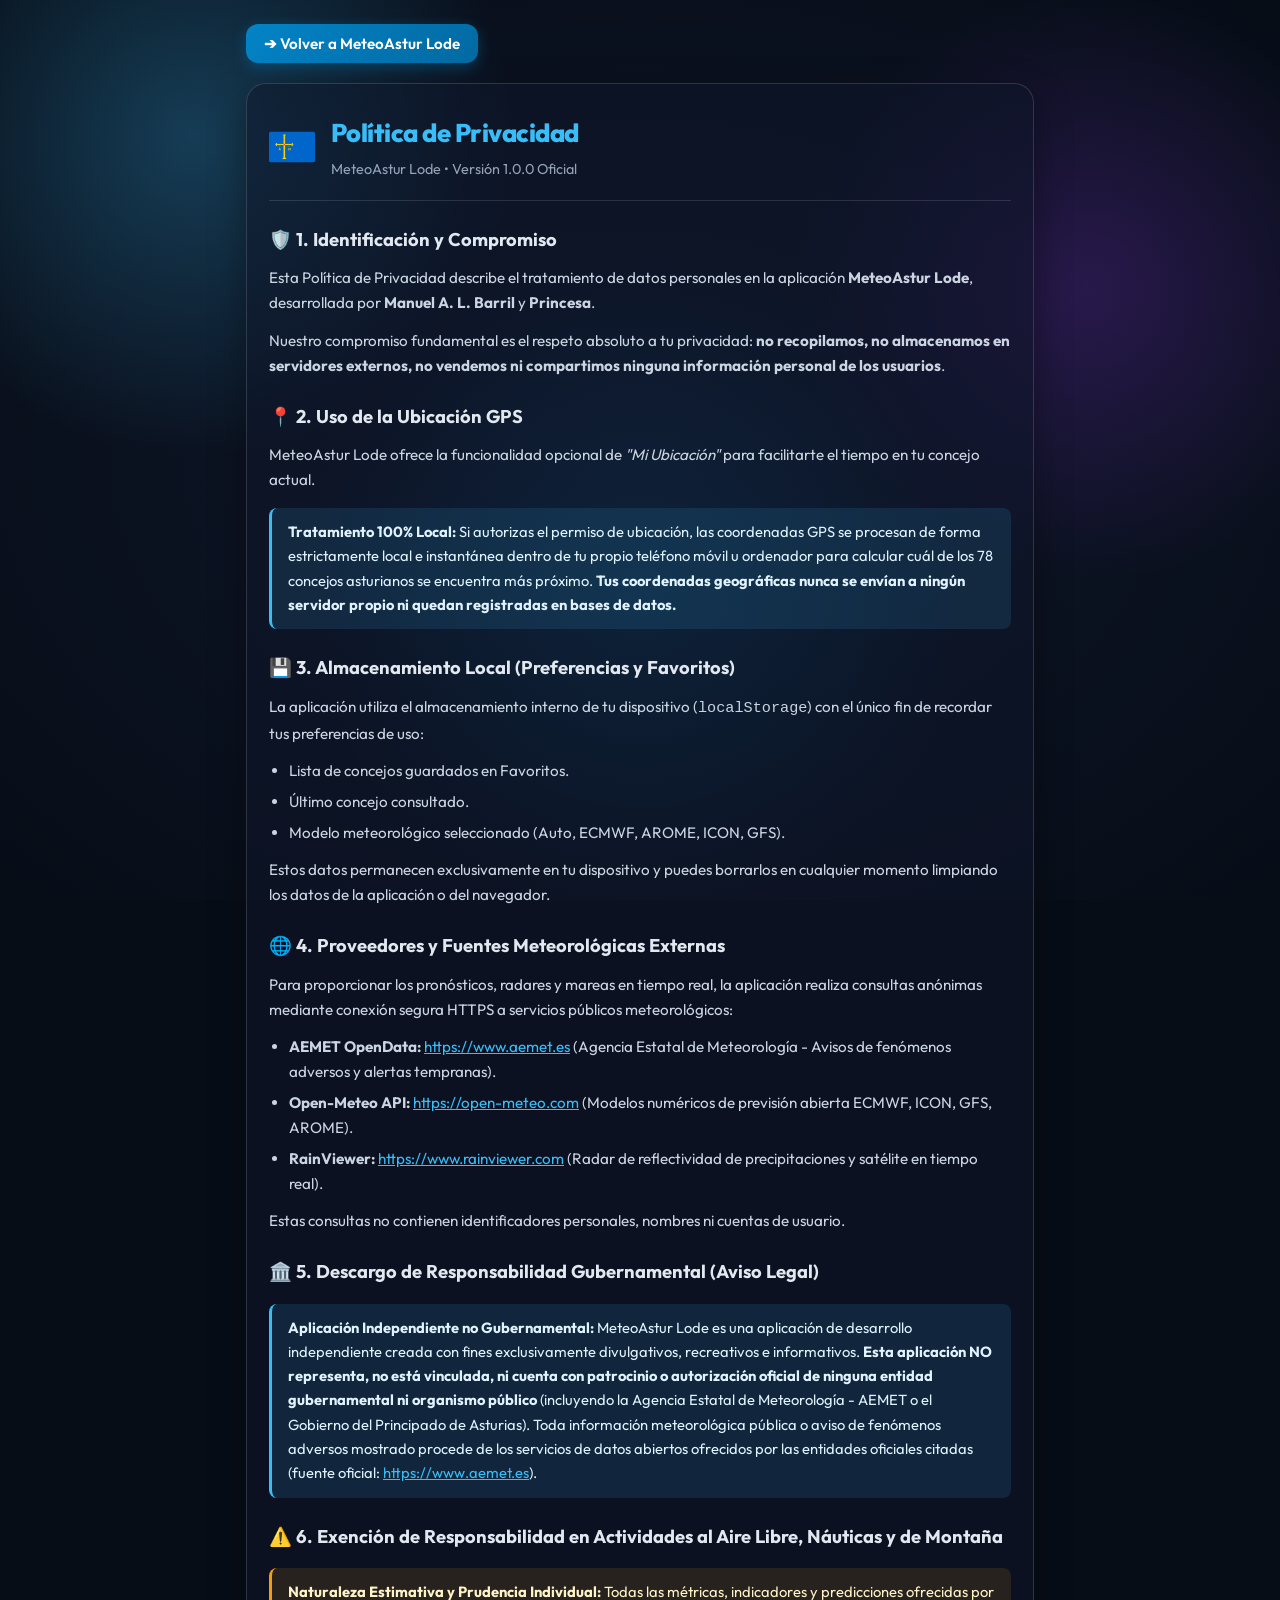
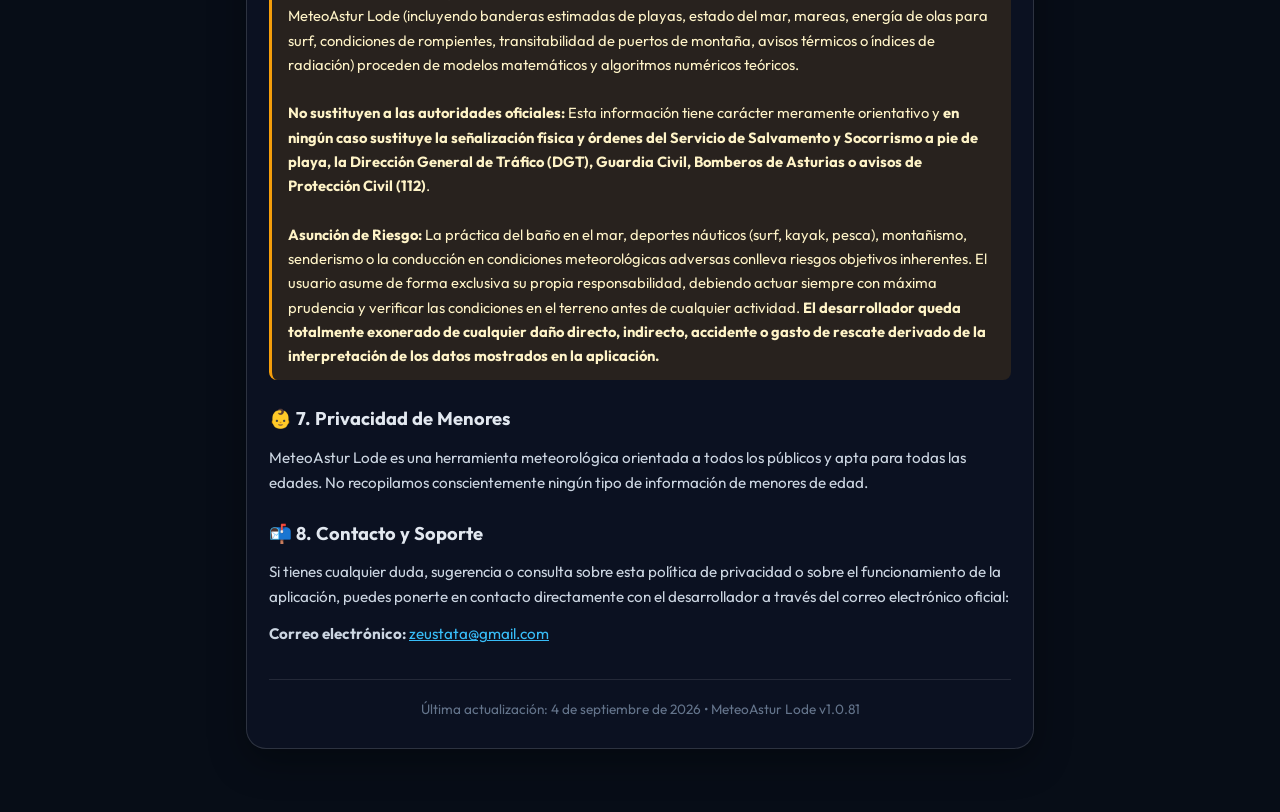
==== privacy.html @ 5ffb156f "v1.1.50: Reforma Constitucional Ley 16 y Blindaje Legal Integral (Playas, Surf, Montana y Privacidad" ====
<!DOCTYPE html>
<html lang="es">
<head>
  <meta charset="UTF-8">
  <meta name="viewport" content="width=device-width, initial-scale=1.0, viewport-fit=cover, maximum-scale=5.0">
  <title>Política de Privacidad | MeteoAstur Lode</title>
  <meta name="description" content="Política de privacidad oficial de la aplicación MeteoAstur Lode. Información sobre el tratamiento de datos y ubicación GPS.">
  <meta name="theme-color" content="#070d17">

  <link rel="apple-touch-icon" sizes="192x192" href="icons/icon-192.png">
  <link rel="icon" type="image/png" sizes="192x192" href="icons/icon-192.png">
  <link rel="icon" type="image/png" sizes="512x512" href="icons/icon-512.png">

  <!-- Estilos de la Aplicación -->
  <link rel="stylesheet" href="css/main.css?v=1.0.40">
  <link rel="stylesheet" href="css/components.css?v=1.0.40">
  <link rel="stylesheet" href="css/weather-themes.css?v=1.0.40">

  <style>
    .privacy-container {
      max-width: 820px;
      margin: 0 auto;
      padding: 24px 16px 48px;
    }
    .privacy-card {
      background: rgba(15, 23, 42, 0.55);
      border: 1px solid rgba(255, 255, 255, 0.14);
      border-radius: 20px;
      padding: 28px 22px;
      box-shadow: 0 12px 36px rgba(0, 0, 0, 0.35);
      color: var(--text-main, #f8fafc);
      line-height: 1.65;
    }
    .privacy-header {
      display: flex;
      align-items: center;
      gap: 16px;
      margin-bottom: 24px;
      padding-bottom: 18px;
      border-bottom: 1px solid rgba(255, 255, 255, 0.12);
    }
    .privacy-flag {
      width: 46px;
      height: 46px;
      flex-shrink: 0;
    }
    .privacy-title-group h1 {
      font-size: 1.6rem;
      margin: 0;
      color: #38bdf8;
      font-weight: 800;
      letter-spacing: -0.02em;
    }
    .privacy-subtitle {
      font-size: 0.9rem;
      color: #94a3b8;
      margin-top: 4px;
    }
    .privacy-section {
      margin-bottom: 24px;
    }
    .privacy-section h2 {
      font-size: 1.15rem;
      color: #e2e8f0;
      margin: 0 0 10px 0;
      display: flex;
      align-items: center;
      gap: 8px;
    }
    .privacy-section p, .privacy-section ul {
      margin: 0 0 12px 0;
      font-size: 0.95rem;
      color: #cbd5e1;
    }
    .privacy-section ul {
      padding-left: 20px;
    }
    .privacy-section li {
      margin-bottom: 6px;
    }
    .privacy-highlight {
      background: rgba(56, 189, 248, 0.12);
      border-left: 3px solid #38bdf8;
      padding: 12px 16px;
      border-radius: 8px;
      margin: 16px 0;
      font-size: 0.92rem;
      color: #e0f2fe;
    }
    .btn-back-app {
      display: inline-flex;
      align-items: center;
      gap: 8px;
      background: linear-gradient(135deg, #0284c7, #0369a1);
      color: #ffffff;
      padding: 10px 18px;
      border-radius: 12px;
      text-decoration: none;
      font-weight: 600;
      font-size: 0.95rem;
      margin-bottom: 20px;
      transition: transform 0.15s ease, box-shadow 0.15s ease;
      box-shadow: 0 4px 14px rgba(2, 132, 199, 0.35);
    }
    .btn-back-app:hover {
      transform: translateY(-2px);
      box-shadow: 0 6px 20px rgba(2, 132, 199, 0.5);
    }
    .privacy-footer-tag {
      margin-top: 32px;
      padding-top: 18px;
      border-top: 1px solid rgba(255, 255, 255, 0.1);
      text-align: center;
      font-size: 0.85rem;
      color: #64748b;
    }
  </style>
</head>
<body>
  <div class="privacy-container">
    <a href="index.html" class="btn-back-app">➔ Volver a MeteoAstur Lode</a>

    <div class="privacy-card">
      <div class="privacy-header">
        <img src="icons/bandera-asturias.svg" alt="Bandera de Asturias" class="privacy-flag">
        <div class="privacy-title-group">
          <h1>Política de Privacidad</h1>
          <div class="privacy-subtitle">MeteoAstur Lode • Versión 1.0.0 Oficial</div>
        </div>
      </div>

      <div class="privacy-section">
        <h2>🛡️ 1. Identificación y Compromiso</h2>
        <p>Esta Política de Privacidad describe el tratamiento de datos personales en la aplicación <strong>MeteoAstur Lode</strong>, desarrollada por <strong>Manuel A. L. Barril</strong> y <strong>Princesa</strong>.</p>
        <p>Nuestro compromiso fundamental es el respeto absoluto a tu privacidad: <strong>no recopilamos, no almacenamos en servidores externos, no vendemos ni compartimos ninguna información personal de los usuarios</strong>.</p>
      </div>

      <div class="privacy-section">
        <h2>📍 2. Uso de la Ubicación GPS</h2>
        <p>MeteoAstur Lode ofrece la funcionalidad opcional de <em>"Mi Ubicación"</em> para facilitarte el tiempo en tu concejo actual.</p>
        <div class="privacy-highlight">
          <strong>Tratamiento 100% Local:</strong> Si autorizas el permiso de ubicación, las coordenadas GPS se procesan de forma estrictamente local e instantánea dentro de tu propio teléfono móvil u ordenador para calcular cuál de los 78 concejos asturianos se encuentra más próximo. <strong>Tus coordenadas geográficas nunca se envían a ningún servidor propio ni quedan registradas en bases de datos.</strong>
        </div>
      </div>

      <div class="privacy-section">
        <h2>💾 3. Almacenamiento Local (Preferencias y Favoritos)</h2>
        <p>La aplicación utiliza el almacenamiento interno de tu dispositivo (<code>localStorage</code>) con el único fin de recordar tus preferencias de uso:</p>
        <ul>
          <li>Lista de concejos guardados en Favoritos.</li>
          <li>Último concejo consultado.</li>
          <li>Modelo meteorológico seleccionado (Auto, ECMWF, AROME, ICON, GFS).</li>
        </ul>
        <p>Estos datos permanecen exclusivamente en tu dispositivo y puedes borrarlos en cualquier momento limpiando los datos de la aplicación o del navegador.</p>
      </div>

      <div class="privacy-section">
        <h2>🌐 4. Proveedores y Fuentes Meteorológicas Externas</h2>
        <p>Para proporcionar los pronósticos, radares y mareas en tiempo real, la aplicación realiza consultas anónimas mediante conexión segura HTTPS a servicios públicos meteorológicos:</p>
        <ul>
          <li><strong>AEMET OpenData:</strong> <a href="https://www.aemet.es" target="_blank" rel="noopener noreferrer" style="color: #38bdf8; text-decoration: underline;">https://www.aemet.es</a> (Agencia Estatal de Meteorología - Avisos de fenómenos adversos y alertas tempranas).</li>
          <li><strong>Open-Meteo API:</strong> <a href="https://open-meteo.com" target="_blank" rel="noopener noreferrer" style="color: #38bdf8; text-decoration: underline;">https://open-meteo.com</a> (Modelos numéricos de previsión abierta ECMWF, ICON, GFS, AROME).</li>
          <li><strong>RainViewer:</strong> <a href="https://www.rainviewer.com" target="_blank" rel="noopener noreferrer" style="color: #38bdf8; text-decoration: underline;">https://www.rainviewer.com</a> (Radar de reflectividad de precipitaciones y satélite en tiempo real).</li>
        </ul>
        <p>Estas consultas no contienen identificadores personales, nombres ni cuentas de usuario.</p>
      </div>

      <div class="privacy-section">
        <h2>🏛️ 5. Descargo de Responsabilidad Gubernamental (Aviso Legal)</h2>
        <div class="privacy-highlight">
          <strong>Aplicación Independiente no Gubernamental:</strong> MeteoAstur Lode es una aplicación de desarrollo independiente creada con fines exclusivamente divulgativos, recreativos e informativos. <strong>Esta aplicación NO representa, no está vinculada, ni cuenta con patrocinio o autorización oficial de ninguna entidad gubernamental ni organismo público</strong> (incluyendo la Agencia Estatal de Meteorología - AEMET o el Gobierno del Principado de Asturias). Toda información meteorológica pública o aviso de fenómenos adversos mostrado procede de los servicios de datos abiertos ofrecidos por las entidades oficiales citadas (fuente oficial: <a href="https://www.aemet.es" target="_blank" rel="noopener noreferrer" style="color: #38bdf8; text-decoration: underline;">https://www.aemet.es</a>).
        </div>
      </div>

      <div class="privacy-section">
        <h2>⚠️ 6. Exención de Responsabilidad en Actividades al Aire Libre, Náuticas y de Montaña</h2>
        <div class="privacy-highlight" style="border-left-color: #f59e0b; background: rgba(245, 158, 11, 0.12); color: #fef3c7;">
          <strong>Naturaleza Estimativa y Prudencia Individual:</strong> Todas las métricas, indicadores y predicciones ofrecidas por MeteoAstur Lode (incluyendo banderas estimadas de playas, estado del mar, mareas, energía de olas para surf, condiciones de rompientes, transitabilidad de puertos de montaña, avisos térmicos o índices de radiación) proceden de modelos matemáticos y algoritmos numéricos teóricos.
          <br><br>
          <strong>No sustituyen a las autoridades oficiales:</strong> Esta información tiene carácter meramente orientativo y <strong>en ningún caso sustituye la señalización física y órdenes del Servicio de Salvamento y Socorrismo a pie de playa, la Dirección General de Tráfico (DGT), Guardia Civil, Bomberos de Asturias o avisos de Protección Civil (112)</strong>.
          <br><br>
          <strong>Asunción de Riesgo:</strong> La práctica del baño en el mar, deportes náuticos (surf, kayak, pesca), montañismo, senderismo o la conducción en condiciones meteorológicas adversas conlleva riesgos objetivos inherentes. El usuario asume de forma exclusiva su propia responsabilidad, debiendo actuar siempre con máxima prudencia y verificar las condiciones en el terreno antes de cualquier actividad. <strong>El desarrollador queda totalmente exonerado de cualquier daño directo, indirecto, accidente o gasto de rescate derivado de la interpretación de los datos mostrados en la aplicación.</strong>
        </div>
      </div>

      <div class="privacy-section">
        <h2>👶 7. Privacidad de Menores</h2>
        <p>MeteoAstur Lode es una herramienta meteorológica orientada a todos los públicos y apta para todas las edades. No recopilamos conscientemente ningún tipo de información de menores de edad.</p>
      </div>

      <div class="privacy-section">
        <h2>📬 8. Contacto y Soporte</h2>
        <p>Si tienes cualquier duda, sugerencia o consulta sobre esta política de privacidad o sobre el funcionamiento de la aplicación, puedes ponerte en contacto directamente con el desarrollador a través del correo electrónico oficial:</p>
        <p><strong>Correo electrónico:</strong> <a href="mailto:zeustata@gmail.com" style="color: #38bdf8; text-decoration: underline;">zeustata@gmail.com</a></p>
      </div>

      <div class="privacy-footer-tag">
        Última actualización: 4 de septiembre de 2026 • MeteoAstur Lode v1.0.81
      </div>
    </div>
  </div>
</body>
</html>
---- css/main.css ----
/* --- METEOASTUR LODE: DESIGN SYSTEM (WINDOWS & MOBILE OPTIMIZED) --- */
@import url('https://fonts.googleapis.com/css2?family=Outfit:wght@300;400;500;600;700;800&family=JetBrains+Mono:wght@400;500;700&display=swap');

:root {
  --bg-dark: #070d17;
  --bg-surface: rgba(15, 23, 42, 0.35);
  --bg-surface-elevated: rgba(30, 41, 59, 0.45);
  --border-glass: rgba(255, 255, 255, 0.16);
  --border-glow: rgba(56, 189, 248, 0.45);
  
  --primary: #38bdf8;
  --primary-hover: #0284c7;
  --accent-gold: #f59e0b;
  --accent-sea: #06b6d4;
  --accent-mountain: #38bdf8;
  --accent-green: #10b981;
  --accent-red: #ef4444;
  
  --text-main: #f8fafc;
  --text-muted: #cbd5e1;
  --text-dim: #94a3b8;
  
  --radius-lg: 20px;
  --radius-md: 14px;
  --radius-sm: 10px;
  
  --shadow-card: 0 8px 25px 0 rgba(0, 0, 0, 0.3), inset 0 1px 1px 0 rgba(255, 255, 255, 0.18);
  --shadow-glow: 0 0 25px rgba(56, 189, 248, 0.25), inset 0 1px 1px 0 rgba(255, 255, 255, 0.25);
  --shadow-pop: 0 10px 25px rgba(0, 0, 0, 0.35);
}

* {
  box-sizing: border-box;
  margin: 0;
  padding: 0;
  -webkit-tap-highlight-color: transparent;
}

/* Scrollbars Fluent Design para Windows / Desktop */
::-webkit-scrollbar {
  width: 8px;
  height: 8px;
}

::-webkit-scrollbar-track {
  background: rgba(7, 13, 23, 0.8);
}

::-webkit-scrollbar-thumb {
  background: rgba(56, 189, 248, 0.25);
  border-radius: 4px;
}

::-webkit-scrollbar-thumb:hover {
  background: rgba(56, 189, 248, 0.5);
}

html {
  min-height: 100vh;
  min-height: -webkit-fill-available;
  overflow-x: hidden;
  width: 100%;
  max-width: 100vw;
}

body {
  font-family: 'Outfit', -apple-system, BlinkMacSystemFont, 'Segoe UI', Roboto, sans-serif;
  background-color: var(--bg-dark);
  color: var(--text-main);
  overflow-x: hidden;
  width: 100%;
  max-width: 100vw;
  touch-action: pan-y;
  position: relative;
  background-image: 
    radial-gradient(circle 460px at 15% 15%, rgba(56, 189, 248, 0.26) 0%, transparent 70%),
    radial-gradient(circle 420px at 85% 32%, rgba(147, 51, 234, 0.22) 0%, transparent 70%),
    radial-gradient(circle 480px at 50% 65%, rgba(14, 165, 233, 0.20) 0%, transparent 70%),
    radial-gradient(at 50% 50%, rgba(15, 23, 42, 0.95) 0px, transparent 100%);
  background-attachment: fixed;
  padding-top: env(safe-area-inset-top, 0px);
  padding-bottom: max(16px, env(safe-area-inset-bottom, 16px));
  padding-left: env(safe-area-inset-left, 0px);
  padding-right: env(safe-area-inset-right, 0px);
}

/* Fondo de partículas climáticas */
#weather-particles-canvas {
  position: fixed;
  top: 0;
  left: 0;
  width: 100vw;
  height: 100vh;
  pointer-events: none;
  z-index: 1;
}

/* App Container */
.app-container {
  position: relative;
  z-index: 2;
  max-width: 1440px;
  width: 100%;
  margin: 0 auto;
  padding: 16px 20px 60px;
  overflow-x: clip;
}

/* Blindaje de zonas con scroll horizontal interno para permitir navegación táctil interna fluida */
.hourly-scroll-container,
.live-hourly-block,
.chart-scroll-viewport,
.tide-scroll-viewport,
.surf-timeline-grid,
#map-container,
.leaflet-container {
  touch-action: pan-x pan-y;
}

/* --- HEADER & BARRA SUPERIOR (TARJETA MASTER ULTRA COMPACTA) --- */
.app-header {
  display: flex;
  justify-content: space-between;
  align-items: center;
  flex-wrap: wrap;
  gap: 16px;
  padding: 16px 24px;
  background: var(--bg-surface);
  border: 1px solid var(--border-glass);
  border-radius: var(--radius-lg);
  box-shadow: inset 0 1px 1px 0 rgba(255, 255, 255, 0.45), var(--shadow-card);
  margin-bottom: 20px;
  position: relative;
  overflow: hidden;
  backdrop-filter: blur(var(--glass-blur, 24px)) saturate(190%);
  -webkit-backdrop-filter: blur(var(--glass-blur, 24px)) saturate(190%);
  transition: border-color 0.3s ease;
}

/* Cabecera en modo economía */
.low-perf .app-header {
  backdrop-filter: blur(12px) saturate(150%);
  -webkit-backdrop-filter: blur(12px) saturate(150%);
  box-shadow: inset 0 1px 1px 0 rgba(255, 255, 255, 0.35), var(--shadow-card);
  transition: border-color 0.3s ease;
  transform: none;
}
.low-perf .app-header::after {
  display: none;
}


.app-header::after {
  content: '';
  position: absolute;
  inset: 0;
  border-radius: inherit;
  background: radial-gradient(
    circle 500px at var(--glass-x, 50%) var(--glass-y, 30%),
    rgba(255, 255, 255, calc(0.20 + var(--glass-mist, 0) * 0.18)) 0%,
    rgba(255, 255, 255, 0.05) 45%,
    transparent 75%
  );
  mix-blend-mode: overlay;
  pointer-events: none;
  z-index: 1;
  transition: opacity 0.3s ease;
}

.app-header.app-header-master {
  flex-direction: column;
  align-items: stretch;
  gap: 8px;
  padding: 12px 14px;
  margin-bottom: 16px;
}

.header-top-row {
  display: flex;
  justify-content: space-between;
  align-items: center;
  gap: 10px;
  width: 100%;
}

.header-extra-tools {
  display: flex;
  align-items: center;
  gap: 6px;
  flex-shrink: 0;
}

.btn-mini-tool {
  background: rgba(30, 41, 59, 0.7);
  border: 1px solid var(--border-glass);
  color: var(--text-main);
  border-radius: var(--radius-sm);
  padding: 5px 8px;
  font-size: 0.95rem;
  cursor: pointer;
  display: flex;
  align-items: center;
  justify-content: center;
  transition: all 0.2s ease;
  min-height: 32px;
}

.btn-mini-tool:hover {
  background: rgba(56, 189, 248, 0.2);
  border-color: var(--primary);
}

/* Grilla de 2 columnas para filas compactas */
.compact-controls-grid {
  display: grid;
  grid-template-columns: 1fr 1fr;
  gap: 8px;
  width: 100%;
}

/* Botones dobles inteligentes (Split Buttons Gemelos) */
.split-control-btn {
  display: flex;
  align-items: stretch;
  background: rgba(30, 41, 59, 0.7);
  border: 1px solid var(--border-glass);
  border-radius: var(--radius-md);
  overflow: hidden;
  box-shadow: 0 2px 8px rgba(0, 0, 0, 0.2);
  transition: all 0.2s ease;
  min-height: 38px;
}

.split-control-btn:focus-within,
.split-control-btn:hover {
  border-color: var(--primary);
  box-shadow: 0 4px 14px rgba(56, 189, 248, 0.25);
}

.split-btn-icon-side {
  width: 44px;
  display: flex;
  align-items: center;
  justify-content: center;
  background: rgba(255, 255, 255, 0.05);
  border: none;
  border-right: 1px solid rgba(255, 255, 255, 0.1);
  color: var(--primary);
  cursor: pointer;
  flex-shrink: 0;
  transition: all 0.15s ease;
}

.split-btn-icon-side:hover {
  background: rgba(56, 189, 248, 0.2);
  color: #fff;
}

.split-btn-icon-side:active {
  transform: scale(0.94);
}

.split-btn-action {
  flex: 1;
  display: flex;
  align-items: center;
  justify-content: center;
  gap: 5px;
  padding: 6px 8px;
  background: transparent;
  border: none;
  color: var(--text-main);
  font-family: inherit;
  font-size: 0.84rem;
  font-weight: 700;
  cursor: pointer;
  min-width: 0;
  transition: background 0.15s ease;
}

.split-btn-action:hover {
  background: rgba(255, 255, 255, 0.05);
}

.split-btn-action:active {
  transform: scale(0.98);
}

.split-btn-action-text {
  white-space: nowrap;
  overflow: hidden;
  text-overflow: ellipsis;
}

.split-btn-icon {
  font-size: 1rem;
  line-height: 1;
  flex-shrink: 0;
}

/* Selector de Modelo y Menú Compactos */
.compact-nav-trigger {
  padding: 6px 12px;
  min-height: 38px;
  display: flex;
  justify-content: center;
  align-items: center;
  background: rgba(30, 41, 59, 0.7);
  border: 1px solid var(--border-glass);
  border-radius: var(--radius-md);
  color: var(--text-main);
  cursor: pointer;
  font-family: inherit;
  transition: all 0.2s ease;
  min-width: 0;
  box-shadow: 0 2px 8px rgba(0, 0, 0, 0.2);
}

.compact-nav-trigger:active {
  transform: scale(0.97);
}

.compact-nav-trigger.model-nav-trigger {
  border-color: rgba(245, 158, 11, 0.4);
}

.compact-nav-trigger.model-nav-trigger:hover {
  border-color: #f59e0b;
  background: var(--bg-surface-elevated);
  box-shadow: 0 4px 14px rgba(245, 158, 11, 0.25);
}

.compact-nav-trigger.section-nav-trigger:hover {
  border-color: var(--primary);
  background: var(--bg-surface-elevated);
  box-shadow: 0 4px 14px rgba(56, 189, 248, 0.25);
}

.compact-trigger-content {
  display: flex;
  align-items: center;
  justify-content: center;
  gap: 7px;
  min-width: 0;
}

.compact-trigger-icon {
  font-size: 1.15rem;
  line-height: 1;
  flex-shrink: 0;
}

.compact-trigger-label {
  font-size: 0.88rem;
  font-weight: 800;
  color: #fff;
  white-space: nowrap;
}

.brand-section {
  display: flex;
  align-items: center;
  gap: 14px;
}

.asturias-shield {
  width: 50px;
  height: 35px;
  border-radius: 8px;
  display: flex;
  align-items: center;
  justify-content: center;
  overflow: hidden;
  box-shadow: 0 4px 15px rgba(2, 132, 199, 0.5), 0 0 12px rgba(0, 102, 204, 0.35);
  border: 1px solid rgba(255, 255, 255, 0.25);
  flex-shrink: 0;
  transition: transform 0.2s ease, box-shadow 0.2s ease;
}

.asturias-shield:hover {
  transform: scale(1.06);
  box-shadow: 0 6px 20px rgba(2, 132, 199, 0.7), 0 0 16px rgba(56, 189, 248, 0.5);
}

.asturias-flag-img {
  width: 100%;
  height: 100%;
  object-fit: cover;
  display: block;
}

.brand-info {
  display: flex;
  flex-direction: column;
  gap: 3px;
}

.brand-info h1 {
  font-size: 1.75rem;
  font-weight: 800;
  letter-spacing: -0.5px;
  background: linear-gradient(135deg, #f8fafc 40%, #38bdf8 100%);
  -webkit-background-clip: text;
  -webkit-text-fill-color: transparent;
  line-height: 1.15;
  margin: 0;
}

.brand-badges-row {
  display: flex;
  align-items: center;
  gap: 8px;
  flex-wrap: nowrap;
}

.live-clock-badge {
  font-family: 'JetBrains Mono', monospace;
  font-size: 0.82rem;
  font-weight: 600;
  padding: 3px 8px;
  background: rgba(56, 189, 248, 0.12);
  color: var(--primary);
  border: 1px solid rgba(56, 189, 248, 0.3);
  border-radius: 6px;
  white-space: nowrap;
  transition: all 0.3s cubic-bezier(0.4, 0, 0.2, 1);
}

.live-clock-badge.offline {
  background: rgba(148, 163, 184, 0.16);
  color: #cbd5e1;
  border: 1px solid rgba(203, 213, 225, 0.35);
  box-shadow: 0 0 10px rgba(148, 163, 184, 0.15);
  letter-spacing: 0.02em;
}

.network-badge {
  font-size: 0.75rem;
  font-weight: 700;
  padding: 3px 8px;
  border-radius: 6px;
  white-space: nowrap;
}

.network-badge.online {
  background: rgba(16, 185, 129, 0.15);
  color: #34d399;
  border: 1px solid rgba(16, 185, 129, 0.3);
}

.network-badge.offline {
  background: rgba(239, 68, 68, 0.15);
  color: #f87171;
  border: 1px solid rgba(239, 68, 68, 0.3);
}

.brand-tagline {
  font-size: 0.82rem;
  color: var(--text-muted);
  font-weight: 400;
  margin: 0;
}

/* Header Controls */
.header-controls {
  display: grid;
  grid-template-columns: 1fr 1fr;
  gap: 8px;
  width: 100%;
}

.header-controls .btn-header {
  width: 100%;
  justify-content: center;
  min-height: 40px;
}

#btn-fullscreen {
  grid-column: 1 / -1;
}

#btn-install-app:not([style*="none"]) ~ #btn-fullscreen,
#btn-fullscreen ~ #btn-install-app:not([style*="none"]) {
  grid-column: auto;
}

.btn-header {
  padding: 9px 16px;
  background: rgba(30, 41, 59, 0.7);
  border: 1px solid var(--border-glass);
  border-radius: var(--radius-sm);
  color: var(--text-main);
  font-size: 0.86rem;
  font-weight: 600;
  cursor: pointer;
  display: inline-flex;
  align-items: center;
  gap: 6px;
  transition: all 0.2s cubic-bezier(0.4, 0, 0.2, 1);
  font-family: inherit;
  user-select: none;
  min-height: 40px;
  outline: none;
  position: relative;
  overflow: hidden;
  -webkit-tap-highlight-color: transparent;
}

@media (hover: hover) {
  .btn-header:hover {
    background: rgba(56, 189, 248, 0.18);
    border-color: var(--primary);
    color: var(--primary);
    transform: translateY(-2px);
    box-shadow: 0 6px 16px -3px rgba(56, 189, 248, 0.3);
  }
}

.btn-header:active {
  background: rgba(56, 189, 248, 0.32) !important;
  border-color: var(--primary) !important;
  color: var(--primary) !important;
  transform: scale(0.94) !important;
  transition: transform 0.12s cubic-bezier(0.34, 1.56, 0.64, 1) !important;
  box-shadow: 0 0 16px rgba(56, 189, 248, 0.5) !important;
}

.btn-header:focus:not(:focus-visible) {
  outline: none;
  background: rgba(30, 41, 59, 0.7);
  border-color: var(--border-glass);
  color: var(--text-main);
}

.btn-header.active {
  background: linear-gradient(135deg, rgba(245, 158, 11, 0.22), rgba(217, 119, 6, 0.15)) !important;
  border-color: var(--accent-gold) !important;
  color: var(--accent-gold) !important;
  box-shadow: 0 0 14px rgba(245, 158, 11, 0.25);
}

@media (hover: hover) {
  .btn-header.active:hover {
    background: rgba(245, 158, 11, 0.3) !important;
    box-shadow: 0 4px 18px rgba(245, 158, 11, 0.4) !important;
    transform: translateY(-2px);
  }
}

.btn-install {
  background: linear-gradient(135deg, rgba(2, 132, 199, 0.4), rgba(56, 189, 248, 0.25));
  border-color: var(--primary);
  color: #e0f2fe;
  animation: pulseInstall 2.8s infinite;
}

@keyframes pulseInstall {
  0%, 100% {
    box-shadow: 0 0 0 0 rgba(56, 189, 248, 0.45);
    border-color: rgba(56, 189, 248, 0.6);
  }
  50% {
    box-shadow: 0 0 20px 4px rgba(56, 189, 248, 0.35);
    border-color: rgba(56, 189, 248, 1);
  }
}

/* MICRO-ANIMACIONES DE ICONOS */
.btn-install:hover .btn-icon,
.btn-install:active .btn-icon {
  display: inline-block;
  animation: bounceDown 0.6s ease;
}

#btn-toggle-fav:hover .btn-icon,
#btn-toggle-fav:active .btn-icon,
#btn-toggle-fav.active .btn-icon {
  display: inline-block;
  animation: starPop 0.5s cubic-bezier(0.34, 1.56, 0.64, 1);
}

#btn-gps:hover .btn-icon,
#btn-gps:active .btn-icon {
  display: inline-block;
  animation: pinJump 0.6s ease;
}

#btn-fullscreen:hover .btn-icon,
#btn-fullscreen:active .btn-icon {
  display: inline-block;
  animation: scalePulse 0.4s ease;
}

@keyframes bounceDown {
  0%, 100% { transform: translateY(0); }
  40% { transform: translateY(3px) scale(1.15, 0.88); }
  75% { transform: translateY(-2px) scale(0.95, 1.05); }
}

@keyframes starPop {
  0% { transform: scale(1) rotate(0deg); }
  50% { transform: scale(1.35) rotate(25deg); filter: drop-shadow(0 0 8px rgba(245, 158, 11, 0.9)); }
  100% { transform: scale(1) rotate(0deg); }
}

@keyframes pinJump {
  0%, 100% { transform: translateY(0); }
  35% { transform: translateY(-4px) scale(1.15); }
  70% { transform: translateY(1px) scale(0.95); }
}

@keyframes scalePulse {
  0%, 100% { transform: scale(1); }
  50% { transform: scale(1.25); }
}

/* ONDA TÁCTIL (RIPPLE EFFECT) */
.touch-ripple {
  position: absolute;
  border-radius: 50%;
  background: radial-gradient(circle, rgba(56, 189, 248, 0.5) 0%, rgba(56, 189, 248, 0.1) 65%, transparent 100%);
  transform: scale(0);
  animation: rippleAnimation 0.55s cubic-bezier(0.1, 0.8, 0.3, 1) forwards;
  pointer-events: none;
  z-index: 10;
}

@keyframes rippleAnimation {
  0% {
    transform: scale(0);
    opacity: 0.85;
  }
  100% {
    transform: scale(1.9);
    opacity: 0;
  }
}

/* --- BARRA PRINCIPAL: SELECTOR DE SECCIÓN Y BÚSQUEDA --- */
.concejo-selector-bar {
  display: flex;
  flex-direction: column;
  gap: 10px;
  margin-bottom: 22px;
  width: 100%;
}

/* --- BOTÓN SELECTOR DE MODELO METEOROLÓGICO (ENCIMA DEL MENÚ) --- */
.model-nav-trigger {
  width: 100%;
  display: flex;
  justify-content: space-between;
  align-items: center;
  padding: 14px 20px;
  background: var(--bg-surface);
  border: 1px solid rgba(245, 158, 11, 0.4);
  border-radius: var(--radius-md);
  cursor: pointer;
  transition: all 0.25s cubic-bezier(0.4, 0, 0.2, 1);
  box-shadow: var(--shadow-card);
  user-select: none;
  outline: none;
  font-family: inherit;
  color: var(--text-main);
  position: relative;
  overflow: hidden;
}

.model-nav-trigger:hover, .model-nav-trigger:focus {
  background: var(--bg-surface-elevated);
  border-color: #f59e0b;
  box-shadow: 0 6px 25px rgba(0, 0, 0, 0.4), 0 0 20px rgba(245, 158, 11, 0.25);
  transform: translateY(-2px);
}

.model-nav-trigger:active {
  transform: scale(0.97) !important;
  transition: transform 0.12s cubic-bezier(0.34, 1.56, 0.64, 1) !important;
  box-shadow: 0 0 16px rgba(245, 158, 11, 0.4) !important;
}

.model-trigger-left {
  display: flex;
  align-items: center;
  gap: 14px;
  min-width: 0;
}

.model-trigger-icon {
  font-size: 1.6rem;
  line-height: 1;
  flex-shrink: 0;
}

.model-trigger-info {
  display: flex;
  align-items: center;
  min-width: 0;
}

.model-trigger-title {
  font-size: 1.15rem;
  font-weight: 800;
  color: #fff;
  letter-spacing: -0.2px;
  white-space: nowrap;
  overflow: hidden;
  text-overflow: ellipsis;
}

.model-trigger-right {
  display: flex;
  align-items: center;
  gap: 10px;
  flex-shrink: 0;
}

.model-trigger-cta {
  font-size: 0.88rem;
  font-weight: 700;
  color: #fbbf24;
}

.section-nav-trigger {
  width: 100%;
  display: flex;
  justify-content: space-between;
  align-items: center;
  padding: 14px 20px;
  background: var(--bg-surface);
  border: 1px solid rgba(56, 189, 248, 0.4);
  border-radius: var(--radius-md);
  cursor: pointer;
  transition: all 0.25s cubic-bezier(0.4, 0, 0.2, 1);
  box-shadow: var(--shadow-card);
  user-select: none;
  outline: none;
  font-family: inherit;
  color: var(--text-main);
  position: relative;
  overflow: hidden;
}

.section-nav-trigger:hover, .section-nav-trigger:focus {
  background: var(--bg-surface-elevated);
  border-color: var(--primary);
  box-shadow: 0 6px 25px rgba(0, 0, 0, 0.4), 0 0 20px rgba(56, 189, 248, 0.3);
  transform: translateY(-2px);
}

.section-nav-trigger:active {
  transform: scale(0.97) !important;
  transition: transform 0.12s cubic-bezier(0.34, 1.56, 0.64, 1) !important;
  box-shadow: 0 0 16px rgba(56, 189, 248, 0.4) !important;
}

.nav-trigger-left {
  display: flex;
  align-items: center;
  gap: 14px;
  min-width: 0;
}

.nav-trigger-icon {
  font-size: 1.6rem;
  line-height: 1;
}

.nav-trigger-info {
  display: flex;
  flex-direction: column;
  align-items: flex-start;
  gap: 2px;
  text-align: left;
}

.nav-trigger-label {
  font-size: 0.74rem;
  text-transform: uppercase;
  letter-spacing: 0.8px;
  color: var(--primary);
  font-weight: 700;
}

.nav-trigger-title {
  font-size: 1.15rem;
  font-weight: 800;
  color: #fff;
  letter-spacing: -0.2px;
}

.nav-trigger-right {
  display: flex;
  align-items: center;
  gap: 10px;
  flex-shrink: 0;
}

.nav-trigger-cta {
  font-size: 0.88rem;
  font-weight: 700;
  color: var(--primary);
}

.nav-trigger-kbd {
  font-size: 0.76rem;
  color: var(--text-dim);
}

.search-and-fav-row {
  display: grid;
  grid-template-columns: 1fr auto;
  gap: 10px;
  align-items: stretch;
  width: 100%;
}

.search-trigger-card {
  display: flex;
  justify-content: space-between;
  align-items: center;
  padding: 13px 18px;
  background: var(--bg-surface);
  border: 1px solid var(--border-glass);
  border-radius: var(--radius-md);
  cursor: pointer;
  transition: all 0.25s cubic-bezier(0.4, 0, 0.2, 1);
  box-shadow: var(--shadow-card);
  user-select: none;
  outline: none;
  min-width: 0;
  position: relative;
  overflow: hidden;
}

.search-trigger-card:hover, .search-trigger-card:focus {
  background: var(--bg-surface-elevated);
  border-color: var(--primary);
  box-shadow: var(--shadow-glow);
  transform: translateY(-2px);
}

.search-trigger-card:active {
  transform: scale(0.97) !important;
  transition: transform 0.12s cubic-bezier(0.34, 1.56, 0.64, 1) !important;
  box-shadow: 0 0 16px rgba(56, 189, 248, 0.4) !important;
}

.search-trigger-left {
  display: flex;
  align-items: center;
  gap: 10px;
  min-width: 0;
  overflow: hidden;
}

.search-trigger-icon {
  font-size: 1.2rem;
  color: var(--primary);
  flex-shrink: 0;
  transition: transform 0.2s ease;
}

.search-trigger-card:hover .search-trigger-icon,
.search-trigger-card:active .search-trigger-icon {
  transform: rotate(-15deg) scale(1.15);
}

.search-trigger-text {
  font-size: 1rem;
  font-weight: 700;
  color: var(--text-main);
  white-space: nowrap;
  overflow: hidden;
  text-overflow: ellipsis;
}

.search-trigger-right {
  display: flex;
  align-items: center;
  gap: 8px;
  flex-shrink: 0;
  margin-left: 8px;
}

.search-trigger-cta {
  font-size: 0.84rem;
  font-weight: 700;
  color: var(--primary);
  transition: transform 0.2s ease;
}

.search-trigger-card:hover .search-trigger-cta,
.search-trigger-card:active .search-trigger-cta {
  transform: translateX(3px);
}

.search-trigger-kbd {
  font-size: 0.76rem;
  color: var(--text-dim);
}

.fav-trigger-card {
  display: inline-flex;
  align-items: center;
  justify-content: center;
  gap: 8px;
  padding: 13px 18px;
  background: var(--bg-surface);
  border: 1px solid var(--border-glass);
  border-radius: var(--radius-md);
  color: var(--text-main);
  font-family: inherit;
  font-size: 0.92rem;
  font-weight: 700;
  cursor: pointer;
  transition: all 0.25s cubic-bezier(0.4, 0, 0.2, 1);
  box-shadow: var(--shadow-card);
  user-select: none;
  outline: none;
  white-space: nowrap;
  position: relative;
  overflow: hidden;
}

.fav-trigger-card:hover, .fav-trigger-card:focus {
  background: var(--bg-surface-elevated);
  border-color: var(--accent-gold);
  color: var(--accent-gold);
  box-shadow: 0 0 18px rgba(245, 158, 11, 0.35);
  transform: translateY(-2px);
}

.fav-trigger-card:active {
  transform: scale(0.95) !important;
  transition: transform 0.12s cubic-bezier(0.34, 1.56, 0.64, 1) !important;
  box-shadow: 0 0 16px rgba(245, 158, 11, 0.5) !important;
}

.fav-trigger-icon {
  font-size: 1.1rem;
  transition: transform 0.25s ease;
}

.fav-trigger-card:hover .fav-trigger-icon,
.fav-trigger-card:active .fav-trigger-icon {
  animation: starPop 0.5s ease;
}

/* --- MODAL DE FAVORITOS --- */
.modal-favorites {
  max-width: 540px;
  width: 95%;
}

.favorites-modal-body {
  max-height: 420px;
  overflow-y: auto;
  display: flex;
  flex-direction: column;
  gap: 8px;
  padding-right: 4px;
}

.fav-modal-item {
  display: flex;
  justify-content: space-between;
  align-items: center;
  padding: 12px 16px;
  background: rgba(30, 41, 59, 0.4);
  border: 1px solid var(--border-glass);
  border-radius: var(--radius-sm);
  cursor: pointer;
  transition: all 0.2s ease;
  flex-shrink: 0;
  position: relative;
  overflow: hidden;
}

.fav-modal-item:hover, .fav-modal-item.active {
  background: rgba(56, 189, 248, 0.15);
  border-color: var(--primary);
  transform: translateX(3px);
}

.fav-modal-item-left {
  display: flex;
  align-items: center;
  gap: 12px;
  min-width: 0;
}

.fav-modal-item-badge {
  font-size: 1.3rem;
}

.fav-modal-item-info {
  display: flex;
  flex-direction: column;
  gap: 2px;
}

.fav-modal-item-name {
  font-size: 0.96rem;
  font-weight: 700;
  color: var(--text-main);
}

.fav-modal-item-meta {
  font-size: 0.76rem;
  color: var(--text-dim);
}

.fav-modal-remove-btn {
  background: rgba(239, 68, 68, 0.1);
  border: 1px solid rgba(239, 68, 68, 0.25);
  color: #f87171;
  font-size: 0.85rem;
  padding: 6px 10px;
  border-radius: 6px;
  cursor: pointer;
  transition: all 0.2s;
}

.fav-modal-remove-btn:hover {
  background: rgba(239, 68, 68, 0.3);
  border-color: #f87171;
}

.fav-modal-empty {
  text-align: center;
  padding: 36px 16px;
  color: var(--text-dim);
  font-size: 0.92rem;
  line-height: 1.5;
}

/* --- MODAL DE NAVEGACIÓN ENTRE MÓDULOS --- */
.modal-nav-modules {
  max-width: 580px;
  width: 95%;
  max-height: 90vh;
  display: flex;
  flex-direction: column;
}

.nav-modal-body {
  max-height: 72vh;
  overflow-y: auto;
  display: flex;
  flex-direction: column;
  gap: 10px;
  padding: 4px 4px 14px 2px;
  -webkit-overflow-scrolling: touch;
}

.nav-module-card {
  display: flex;
  align-items: center;
  justify-content: space-between;
  padding: 14px 18px;
  background: rgba(30, 41, 59, 0.55);
  border: 1px solid var(--border-glass);
  border-radius: var(--radius-md);
  cursor: pointer;
  transition: all 0.2s cubic-bezier(0.4, 0, 0.2, 1);
  text-align: left;
  user-select: none;
  position: relative;
  overflow: hidden;
  flex-shrink: 0;
  box-sizing: border-box;
}

.nav-module-card:hover {
  background: rgba(56, 189, 248, 0.15);
  border-color: var(--primary);
  transform: translateX(4px);
}

.nav-module-card:active {
  transform: scale(0.97) !important;
  transition: transform 0.12s cubic-bezier(0.34, 1.56, 0.64, 1) !important;
}

.nav-module-card.active {
  background: linear-gradient(135deg, rgba(2, 132, 199, 0.3), rgba(56, 189, 248, 0.15));
  border-color: var(--primary);
  box-shadow: 0 0 15px rgba(56, 189, 248, 0.25);
}

.nav-module-card-left {
  display: flex;
  align-items: center;
  gap: 14px;
  min-width: 0;
  width: 100%;
}

.nav-module-icon {
  font-size: 1.7rem;
  line-height: 1;
  flex-shrink: 0;
}

.nav-module-details {
  display: flex;
  flex-direction: column;
  gap: 4px;
  min-width: 0;
  flex: 1;
}

.nav-module-name {
  font-size: 1.05rem;
  font-weight: 700;
  line-height: 1.25;
  color: var(--text-main);
}

.nav-module-card.active .nav-module-name {
  color: #38bdf8;
}

.nav-module-desc {
  font-size: 0.82rem;
  color: var(--text-dim);
  line-height: 1.35;
  word-break: break-word;
}

.nav-module-key {
  padding: 4px 8px;
  background: rgba(15, 23, 42, 0.6);
  border: 1px solid var(--border-glass);
  border-radius: 4px;
  font-size: 0.74rem;
  font-weight: 700;
  color: var(--text-dim);
  flex-shrink: 0;
}

.model-module-card {
  display: flex;
  align-items: flex-start;
  justify-content: space-between;
  padding: 14px 18px;
  background: rgba(30, 41, 59, 0.55);
  border: 1px solid var(--border-glass);
  border-radius: var(--radius-md);
  cursor: pointer;
  transition: all 0.2s cubic-bezier(0.4, 0, 0.2, 1);
  text-align: left;
  user-select: none;
  position: relative;
  overflow: hidden;
  flex-shrink: 0;
  box-sizing: border-box;
}

.model-module-card:hover {
  background: rgba(245, 158, 11, 0.12);
  border-color: #f59e0b;
  transform: translateX(4px);
}

.model-module-card:active {
  transform: scale(0.97) !important;
  transition: transform 0.12s cubic-bezier(0.34, 1.56, 0.64, 1) !important;
}

.model-module-card.active {
  background: linear-gradient(135deg, rgba(217, 119, 6, 0.25), rgba(245, 158, 11, 0.12));
  border-color: #f59e0b;
  box-shadow: 0 0 15px rgba(245, 158, 11, 0.2);
}

.model-module-header-row {
  display: flex;
  align-items: center;
  gap: 8px;
  flex-wrap: wrap;
}

.model-module-name {
  font-size: 1.05rem;
  font-weight: 800;
  line-height: 1.2;
  color: var(--text-main);
}

.model-module-card.active .model-module-name {
  color: #fbbf24;
}

.model-module-agency {
  font-size: 0.78rem;
  color: var(--text-dim);
  font-weight: 500;
}

.model-tag-pill {
  padding: 2px 7px;
  border-radius: 4px;
  font-size: 0.7rem;
  font-weight: 700;
  background: rgba(245, 158, 11, 0.2);
  color: #fbbf24;
  border: 1px solid rgba(245, 158, 11, 0.4);
}

.model-module-desc {
  font-size: 0.82rem;
  color: var(--text-dim);
  line-height: 1.35;
  margin-top: 3px;
}

.model-module-ideal {
  font-size: 0.78rem;
  color: #38bdf8;
  margin-top: 4px;
  font-weight: 600;
}

.model-module-check {
  font-size: 1.1rem;
  color: #fbbf24;
  font-weight: 900;
  margin-left: 8px;
  flex-shrink: 0;
}

@media (max-width: 600px) {
  .section-nav-trigger {
    padding: 12px 16px;
  }
  .nav-trigger-title {
    font-size: 1.05rem;
  }
  .nav-trigger-kbd {
    display: none;
  }
  .nav-module-card {
    padding: 13px 14px;
    flex-shrink: 0;
  }
  .nav-module-icon {
    font-size: 1.5rem;
  }
  .nav-module-name {
    font-size: 1rem;
    line-height: 1.25;
  }
  .nav-module-desc {
    font-size: 0.78rem;
    line-height: 1.35;
  }
  .search-and-fav-row {
    grid-template-columns: 1fr auto;
    gap: 8px;
  }
  .search-trigger-card {
    padding: 11px 12px;
  }
  .fav-trigger-card {
    padding: 11px 12px;
    font-size: 0.85rem;
  }
  .search-trigger-kbd {
    display: none;
  }
}

/* --- WIDGET VISUAL PREMIUM DE SURF Y MAREAS --- */
.surf-turismo-visual-widget {
  grid-column: 1 / -1;
  background: linear-gradient(135deg, rgba(14, 116, 144, 0.2), rgba(15, 23, 42, 0.35)) !important;
  border: 1px solid rgba(56, 189, 248, 0.35) !important;
  box-shadow: 0 8px 32px rgba(0, 0, 0, 0.3), 0 0 20px rgba(6, 182, 212, 0.15) !important;
}

.surf-widget-top {
  display: flex;
  justify-content: space-between;
  align-items: center;
  gap: 12px;
  margin-bottom: 12px;
  flex-wrap: wrap;
}

.surf-title-row {
  display: flex;
  align-items: center;
  gap: 10px;
}

.surf-title-icon {
  font-size: 1.8rem;
  line-height: 1;
}

.surf-title-main {
  font-size: 1.1rem;
  font-weight: 800;
  color: #fff;
  letter-spacing: -0.2px;
}

.surf-title-sub {
  font-size: 0.8rem;
  color: var(--primary);
  font-weight: 600;
}

.surf-flag-badge {
  padding: 6px 14px;
  border-radius: 20px;
  font-size: 0.82rem;
  font-weight: 800;
  letter-spacing: 0.3px;
  box-shadow: 0 2px 10px rgba(0, 0, 0, 0.3);
}

.surf-status-banner {
  padding: 12px 16px;
  background: rgba(30, 41, 59, 0.35);
  border: 1px solid rgba(255, 255, 255, 0.08);
  border-radius: var(--radius-sm);
  font-size: 0.94rem;
  font-weight: 600;
  color: #f8fafc;
  line-height: 1.45;
  margin-bottom: 14px;
}

.tides-visual-container {
  display: grid;
  grid-template-columns: 1fr 1fr;
  gap: 12px;
}

.tide-box {
  padding: 14px;
  border-radius: var(--radius-md);
  border: 1px solid var(--border-glass);
  display: flex;
  flex-direction: column;
  gap: 8px;
  transition: all 0.2s ease;
}

.tide-box.high-tide {
  background: linear-gradient(135deg, rgba(2, 132, 199, 0.18), rgba(15, 23, 42, 0.35));
  border-color: rgba(56, 189, 248, 0.3);
}

.tide-box.low-tide {
  background: linear-gradient(135deg, rgba(245, 158, 11, 0.14), rgba(15, 23, 42, 0.35));
  border-color: rgba(245, 158, 11, 0.3);
}

.tide-box:hover {
  transform: translateY(-2px);
  box-shadow: 0 6px 20px rgba(0, 0, 0, 0.3);
}

.tide-box-header {
  display: flex;
  align-items: center;
  gap: 8px;
}

.tide-icon {
  font-size: 1.3rem;
}

.tide-name {
  font-size: 0.8rem;
  font-weight: 800;
  letter-spacing: 0.6px;
  text-transform: uppercase;
  color: #e2e8f0;
}

.tide-hours {
  display: flex;
  gap: 8px;
}

.tide-time-pill {
  padding: 4px 10px;
  background: rgba(15, 23, 42, 0.4);
  border: 1px solid var(--border-glass);
  border-radius: 6px;
  font-family: 'JetBrains Mono', monospace;
  font-size: 0.95rem;
  font-weight: 700;
  color: #fff;
}

.tide-desc {
  font-size: 0.78rem;
  color: var(--text-dim);
  font-weight: 500;
}

@media (max-width: 600px) {
  .tides-visual-container {
    grid-template-columns: 1fr;
    gap: 8px;
  }
}

/* Quick Favorites Pills */
.favorites-pills {
  display: flex;
  align-items: center;
  gap: 8px;
  overflow-x: auto;
  padding: 4px 0 6px;
  scrollbar-width: thin;
  -webkit-overflow-scrolling: touch;
}

.fav-pill {
  display: inline-flex;
  align-items: center;
  gap: 6px;
  padding: 6px 14px;
  background: rgba(30, 41, 59, 0.7);
  border: 1px solid var(--border-glass);
  border-radius: 20px;
  font-size: 0.85rem;
  font-weight: 600;
  color: var(--text-muted);
  cursor: pointer;
  white-space: nowrap;
  transition: all 0.2s cubic-bezier(0.4, 0, 0.2, 1);
  user-select: none;
}

.fav-pill:hover {
  background: rgba(56, 189, 248, 0.15);
  color: var(--text-main);
  border-color: var(--primary);
  transform: translateY(-1px);
}

.fav-pill.active {
  background: linear-gradient(135deg, rgba(56, 189, 248, 0.25), rgba(2, 132, 199, 0.35));
  border-color: var(--primary);
  color: var(--primary);
  box-shadow: 0 0 15px rgba(56, 189, 248, 0.25);
}

.fav-pill-badge {
  font-size: 1rem;
}

.fav-empty-hint {
  font-size: 0.8rem;
  color: var(--text-dim);
  font-style: italic;
  padding: 4px 2px;
}

/* --- TABS DE NAVEGACIÓN --- */
.view-tabs {
  display: flex;
  gap: 6px;
  overflow-x: auto;
  padding-bottom: 8px;
  margin-bottom: 24px;
  border-bottom: 1px solid var(--border-glass);
  scrollbar-width: none;
  -webkit-overflow-scrolling: touch;
}

.view-tabs::-webkit-scrollbar {
  display: none;
}

.tab-btn {
  display: flex;
  align-items: center;
  gap: 8px;
  padding: 12px 18px;
  background: transparent;
  border: none;
  border-bottom: 3px solid transparent;
  color: var(--text-muted);
  font-size: 0.95rem;
  font-weight: 600;
  cursor: pointer;
  transition: all 0.2s;
  white-space: nowrap;
  font-family: inherit;
  min-height: 48px;
  border-radius: 8px 8px 0 0;
}

.tab-btn:hover {
  color: var(--text-main);
  background: rgba(255, 255, 255, 0.03);
}

.tab-btn.active {
  color: var(--primary);
  border-bottom-color: var(--primary);
  background: rgba(56, 189, 248, 0.08);
}

.shortcut-key {
  display: inline-block;
  font-family: 'JetBrains Mono', monospace;
  font-size: 0.72rem;
  padding: 1px 5px;
  background: rgba(255, 255, 255, 0.08);
  border-radius: 4px;
  color: var(--text-dim);
  margin-left: 4px;
}

/* --- REFRESH LIMPIO SIN APAGONES --- */
#panel-live.refreshing {
  /* Sin opacity 0 para evitar micro-apagones en tablets */
}

#panel-live.refresh-in {
  opacity: 1;
}

/* --- TAB CONTENT PANELS (Deslizamiento Lateral Sedoso / Silk Slide) --- */
.tab-panel {
  display: none;
  width: 100%;
  overflow-x: clip;
}

.tab-panel.active {
  display: block;
  will-change: transform, opacity;
  backface-visibility: hidden;
  transform: translateZ(0);
  animation: slideInFromRight 0.38s cubic-bezier(0.2, 0.9, 0.3, 1) forwards;
}

.tab-panel.active.slide-from-right {
  animation: slideInFromRight 0.38s cubic-bezier(0.2, 0.9, 0.3, 1) forwards;
}

.tab-panel.active.slide-from-left {
  animation: slideInFromLeft 0.38s cubic-bezier(0.2, 0.9, 0.3, 1) forwards;
}

@keyframes slideInFromRight {
  from {
    opacity: 0;
    transform: translateX(70px);
  }
  to {
    opacity: 1;
    transform: translateX(0);
  }
}

@keyframes slideInFromLeft {
  from {
    opacity: 0;
    transform: translateX(-70px);
  }
  to {
    opacity: 1;
    transform: translateX(0);
  }
}

/* --- MODAL DE ATAJOS (WINDOWS / ESCRITORIO) --- */
.modal-overlay {
  position: fixed;
  top: 0;
  left: 0;
  width: 100vw;
  height: 100vh;
  background: rgba(7, 13, 23, 0.8);
  backdrop-filter: blur(10px);
  z-index: 9999;
  display: flex;
  align-items: center;
  justify-content: center;
  padding: 20px;
}

.modal-card {
  background: linear-gradient(145deg, rgba(15, 23, 42, 0.84), rgba(30, 41, 59, 0.75));
  backdrop-filter: blur(28px) saturate(190%);
  -webkit-backdrop-filter: blur(28px) saturate(190%);
  border: 1px solid rgba(255, 255, 255, 0.18);
  border-radius: var(--radius-lg);
  max-width: 520px;
  width: 100%;
  box-shadow: 0 25px 50px -12px rgba(0, 0, 0, 0.75), inset 0 1px 1px 0 rgba(255, 255, 255, 0.25);
  padding: 24px;
  box-sizing: border-box;
  overflow: hidden;
  animation: popIn 0.25s cubic-bezier(0.16, 1, 0.3, 1);
}

@keyframes popIn {
  from { transform: scale(0.92); opacity: 0; }
  to { transform: scale(1); opacity: 1; }
}

.modal-header {
  display: flex;
  justify-content: space-between;
  align-items: center;
  gap: 12px;
  margin-bottom: 20px;
  padding-bottom: 12px;
  border-bottom: 1px solid var(--border-glass);
}

.modal-header h3 {
  font-size: 1.25rem;
  color: var(--text-main);
}

.btn-close {
  width: 42px;
  height: 42px;
  min-width: 42px;
  background: rgba(255, 255, 255, 0.06);
  border: 1px solid var(--border-glass);
  border-radius: var(--radius-sm);
  font-size: 1.6rem;
  color: var(--text-muted);
  cursor: pointer;
  line-height: 1;
  display: inline-flex;
  align-items: center;
  justify-content: center;
  flex-shrink: 0;
  transition: all 0.2s ease;
  outline: none;
  -webkit-tap-highlight-color: transparent;
}

.btn-close:hover, .btn-close:active {
  background: rgba(239, 68, 68, 0.2);
  border-color: #ef4444;
  color: #ef4444;
  transform: scale(1.05);
}

/* --- MINI-TIRA DE HERRAMIENTAS EN EL MENÚ DE NAVEGACIÓN --- */
.nav-modal-tools-strip {
  display: flex;
  gap: 8px;
  margin-bottom: 10px;
  width: 100%;
  max-width: 100%;
  box-sizing: border-box;
  flex-shrink: 0;
}

.nav-modal-tools-strip-single {
  margin-bottom: 14px;
}

.nav-tool-strip-btn {
  flex: 1;
  min-width: 0;
  max-width: 100%;
  min-height: 48px;
  display: inline-flex;
  align-items: center;
  justify-content: center;
  gap: 6px;
  padding: 10px 8px;
  background: rgba(30, 41, 59, 0.65);
  border: 1px solid var(--border-glass);
  border-radius: var(--radius-sm);
  color: var(--text-main);
  cursor: pointer;
  transition: all 0.2s cubic-bezier(0.4, 0, 0.2, 1);
  box-sizing: border-box;
  outline: none;
  overflow: hidden;
  -webkit-tap-highlight-color: transparent;
}

.nav-tool-strip-btn-full {
  flex: 1 1 100%;
  width: 100%;
}

.nav-tool-strip-btn:hover,
.nav-tool-strip-btn:active {
  background: rgba(56, 189, 248, 0.15);
  border-color: rgba(56, 189, 248, 0.45);
  transform: translateY(-1px);
}

.strip-btn-icon {
  font-size: 1.15rem;
  line-height: 1;
  flex-shrink: 0;
}

.strip-btn-text {
  font-size: 0.85rem;
  font-weight: 700;
  color: var(--text-main);
  white-space: nowrap;
  overflow: hidden;
  text-overflow: ellipsis;
  min-width: 0;
}

.modal-body {
  display: flex;
  flex-direction: column;
  gap: 12px;
}

.shortcut-row {
  display: flex;
  align-items: center;
  gap: 14px;
  padding: 8px 12px;
  background: rgba(30, 41, 59, 0.5);
  border-radius: var(--radius-sm);
  font-size: 0.9rem;
}

kbd {
  font-family: 'JetBrains Mono', monospace;
  background: rgba(56, 189, 248, 0.15);
  border: 1px solid rgba(56, 189, 248, 0.35);
  color: var(--primary);
  padding: 3px 8px;
  border-radius: 5px;
  font-weight: 700;
  font-size: 0.85rem;
  min-width: 28px;
  text-align: center;
  display: inline-block;
  box-shadow: 0 2px 4px rgba(0,0,0,0.3);
}

/* --- VERSION BADGE & CHANGELOG MODAL --- */
.version-badge {
  font-family: 'JetBrains Mono', monospace;
  font-size: 0.75rem;
  font-weight: 700;
  padding: 3px 8px;
  background: linear-gradient(135deg, rgba(168, 85, 247, 0.2), rgba(56, 189, 248, 0.25));
  border: 1px solid rgba(168, 85, 247, 0.4);
  color: #c084fc;
  border-radius: 20px;
  cursor: pointer;
  transition: all 0.2s ease;
  user-select: none;
}

.version-badge:hover {
  background: linear-gradient(135deg, rgba(168, 85, 247, 0.35), rgba(56, 189, 248, 0.35));
  color: #e9d5ff;
  border-color: #c084fc;
  box-shadow: 0 0 12px rgba(168, 85, 247, 0.3);
  transform: translateY(-1px);
}

.footer-version-tag {
  font-family: 'JetBrains Mono', monospace;
  font-size: 0.78rem;
  color: var(--accent-mountain);
  font-weight: 700;
}

.modal-changelog {
  max-width: 600px;
}

.modal-subtitle {
  font-size: 0.8rem;
  color: var(--text-dim);
  display: block;
  margin-top: 2px;
}

.changelog-scroll {
  max-height: 440px;
  overflow-y: auto;
  padding-right: 6px;
  display: flex;
  flex-direction: column;
  gap: 18px;
}

.changelog-release {
  background: rgba(30, 41, 59, 0.4);
  border: 1px solid var(--border-glass);
  border-radius: var(--radius-md);
  padding: 16px;
}

.changelog-release.current {
  border-color: rgba(168, 85, 247, 0.4);
  background: rgba(30, 41, 59, 0.7);
  box-shadow: 0 0 20px rgba(168, 85, 247, 0.1);
}

.release-header {
  display: flex;
  justify-content: space-between;
  align-items: center;
  margin-bottom: 10px;
  padding-bottom: 6px;
  border-bottom: 1px solid rgba(255, 255, 255, 0.06);
}

.release-version {
  font-family: 'JetBrains Mono', monospace;
  font-size: 0.95rem;
  font-weight: 800;
  color: #c084fc;
}

.release-date {
  font-size: 0.75rem;
  color: var(--text-dim);
}

.changelog-list {
  list-style: none;
  display: flex;
  flex-direction: column;
  gap: 8px;
  font-size: 0.86rem;
  color: var(--text-muted);
}

.changelog-list li {
  line-height: 1.4;
}

.tag {
  display: inline-block;
  font-size: 0.68rem;
  font-weight: 800;
  text-transform: uppercase;
  padding: 2px 6px;
  border-radius: 4px;
  margin-right: 6px;
}

.tag-new {
  background: rgba(16, 185, 129, 0.2);
  color: #34d399;
  border: 1px solid rgba(16, 185, 129, 0.35);
}

.tag-improved {
  background: rgba(56, 189, 248, 0.2);
  color: #38bdf8;
  border: 1px solid rgba(56, 189, 248, 0.35);
}

.tag-fix {
  background: rgba(245, 158, 11, 0.2);
  color: #fbbf24;
  border: 1px solid rgba(245, 158, 11, 0.35);
}

/* --- FOOTER --- */
.app-footer {
  margin-top: 40px;
  padding: 24px;
  background: var(--bg-surface);
  border: 1px solid var(--border-glass);
  border-radius: var(--radius-lg);
  display: flex;
  justify-content: space-between;
  align-items: center;
  flex-wrap: wrap;
  gap: 16px;
  font-size: 0.85rem;
  color: var(--text-dim);
}

.footer-credits strong {
  color: var(--primary);
}

.version-badge-footer {
  display: inline-flex;
  align-items: center;
  gap: 4px;
  background: rgba(192, 132, 252, 0.15);
  color: #c084fc;
  border: 1px solid rgba(192, 132, 252, 0.4);
  padding: 3px 10px;
  border-radius: 12px;
  font-family: 'JetBrains Mono', monospace;
  font-size: 0.8rem;
  font-weight: 700;
  cursor: pointer;
  outline: none;
  transition: all 0.2s ease;
  margin: 0 4px;
}

.version-badge-footer:hover {
  background: rgba(192, 132, 252, 0.28);
  border-color: #c084fc;
  transform: translateY(-1px);
  box-shadow: 0 0 10px rgba(192, 132, 252, 0.3);
}

.footer-sources {
  display: flex;
  gap: 12px;
}

/* --- ESTILOS RESPONSIVE PARA MÓVIL (< 768px) --- */
@media (max-width: 768px) {
  .app-container {
    padding: 10px 12px 75px;
  }

  .app-header {
    padding: 12px 14px;
    gap: 12px;
  }

  .brand-title-row h1 {
    font-size: 1.58rem;
  }

  .header-controls {
    width: 100%;
    display: grid;
    grid-template-columns: 1fr 1fr;
    gap: 8px;
  }

  .btn-header {
    width: 100%;
    justify-content: center;
    font-size: 0.82rem;
    padding: 8px 6px;
    box-sizing: border-box;
    white-space: nowrap;
  }

  .btn-desktop-only,
  #btn-fullscreen {
    display: none !important;
  }

  .shortcut-key {
    display: none;
  }

  .view-tabs {
    position: sticky;
    top: 0;
    z-index: 100;
    background: rgba(7, 13, 23, 0.92);
    backdrop-filter: blur(14px);
    margin: 0 -12px 18px;
    padding: 6px 12px;
    border-radius: 0;
  }

  .tab-btn {
    padding: 10px 14px;
    font-size: 0.88rem;
    min-height: 44px;
  }

  /* Alineación uniforme de todas las tarjetas en móvil */
  .hero-weather-card,
  .sensor-card,
  .forecast-block,
  .marine-card,
  .mountain-card,
  .chart-card,
  .radar-wrapper {
    padding: 18px 18px;
    border-radius: var(--radius-md);
    margin-bottom: 16px;
  }

  .sensors-grid {
    grid-template-columns: 1fr;
    gap: 14px;
    margin-bottom: 20px;
  }

  .hero-icon-block {
    font-size: 2.6rem;
  }

  .location-title {
    font-size: 1.30rem;
  }

  .temp-val {
    font-size: 2.6rem;
  }
}

/* --- MODO KIOSKO / PANTALLA COMPLETA --- */
body:fullscreen .app-container,
body:-webkit-full-screen .app-container {
  max-width: 100vw;
  padding: 16px 28px;
}

/* --- MODO APP INSTALADA / STANDALONE (PWA / Google Play Store TWA) --- */
@media all and (display-mode: standalone), (display-mode: fullscreen), (display-mode: minimal-ui) {
  #btn-install-app,
  #btn-fullscreen {
    display: none !important;
  }
}

/* --- MODAL DE COLECCIÓN DE ESTILOS DE ICONOS --- */
.icon-themes-modal-body {
  padding: 8px 6px 16px 2px;
  max-height: 72vh;
  overflow-y: auto;
  overscroll-behavior: contain;
  -webkit-overflow-scrolling: touch;
  scrollbar-width: thin;
  scrollbar-color: rgba(56, 189, 248, 0.4) transparent;
}

.icon-themes-modal-body::-webkit-scrollbar {
  width: 6px;
}

.icon-themes-modal-body::-webkit-scrollbar-track {
  background: transparent;
}

.icon-themes-modal-body::-webkit-scrollbar-thumb {
  background: rgba(56, 189, 248, 0.3);
  border-radius: 4px;
}

.icon-theme-grid {
  display: grid;
  grid-template-columns: 1fr;
  gap: 14px;
  padding-right: 4px;
}

.icon-theme-card {
  background: rgba(30, 41, 59, 0.55);
  border: 1.5px solid var(--border-glass);
  border-radius: var(--radius-md);
  padding: 14px 16px;
  cursor: pointer;
  transition: all 0.25s cubic-bezier(0.4, 0, 0.2, 1);
  position: relative;
  overflow: hidden;
}

.icon-theme-card:hover {
  background: rgba(51, 65, 85, 0.7);
  border-color: rgba(56, 189, 248, 0.4);
  transform: translateY(-2px);
  box-shadow: 0 8px 24px -6px rgba(0, 0, 0, 0.4);
}

.icon-theme-card.active {
  background: rgba(14, 116, 144, 0.25);
  border-color: #38bdf8;
  box-shadow: 0 0 20px -4px rgba(56, 189, 248, 0.3);
}

.theme-card-header {
  display: flex;
  align-items: center;
  gap: 10px;
  margin-bottom: 8px;
}

.theme-card-icon {
  font-size: 1.5rem;
}

.theme-card-info {
  flex: 1;
}

.theme-card-info h4 {
  margin: 0;
  font-size: 1.02rem;
  font-weight: 700;
  color: var(--text-main);
}

.theme-card-tag {
  font-size: 0.72rem;
  font-weight: 600;
  color: #94a3b8;
  text-transform: uppercase;
  letter-spacing: 0.5px;
}

.theme-check-badge {
  display: none;
  padding: 4px 10px;
  background: #0284c7;
  color: #ffffff;
  border-radius: var(--radius-full);
  font-size: 0.78rem;
  font-weight: 700;
  letter-spacing: 0.3px;
}

.icon-theme-card.active .theme-check-badge {
  display: inline-block;
}

.theme-card-desc {
  font-size: 0.84rem;
  color: var(--text-muted);
  margin: 0 0 12px 0;
  line-height: 1.4;
}

.theme-card-preview {
  display: flex;
  align-items: center;
  justify-content: space-around;
  padding: 10px 14px;
  background: rgba(15, 23, 42, 0.6);
  border: 1px solid rgba(255, 255, 255, 0.06);
  border-radius: var(--radius-sm);
  font-size: 1.6rem;
}

.theme-card-preview .preview-svg {
  display: inline-flex;
  align-items: center;
  justify-content: center;
}

/* --- ICONOS VECTORIALES SVG ESTILU ASTURIANU --- */
.astur-svg-icon {
  display: inline-block;
  vertical-align: middle;
  filter: drop-shadow(0 2px 4px rgba(0, 0, 0, 0.25));
  transition: transform 0.2s ease;
}

.astur-svg-icon:hover {
  transform: scale(1.08);
}

.astur-svg-icon.icon-sun {
  filter: drop-shadow(0 0 8px rgba(250, 204, 21, 0.45));
}

.astur-svg-icon.icon-moon {
  filter: drop-shadow(0 0 6px rgba(56, 189, 248, 0.35));
}

.astur-svg-icon.icon-storm {
  filter: drop-shadow(0 0 8px rgba(234, 179, 8, 0.4));
}

/* Efectos visuales por pack de iconos */
.astur-svg-icon.pixel-icon {
  image-rendering: pixelated;
  filter: drop-shadow(0 2px 0 rgba(0, 0, 0, 0.45));
}

.astur-svg-icon.neon-icon {
  filter: drop-shadow(0 0 6px rgba(56, 189, 248, 0.55));
}

.astur-svg-icon.sketch-icon {
  filter: drop-shadow(0 2px 5px rgba(0, 0, 0, 0.3));
}

/* --- AUTO-UBICACIÓN INTELIGENTE (v1.1.47) --- */
.modal-autolocation {
  max-width: 440px;
}

.autolocation-info-box {
  text-align: center;
  padding: 10px 0 16px;
}

.autolocation-icon-large {
  font-size: 3.2rem;
  margin-bottom: 12px;
  line-height: 1;
  filter: drop-shadow(0 4px 12px rgba(56, 189, 248, 0.4));
  animation: floatSlow 3s ease-in-out infinite;
}

.autolocation-main-text {
  font-size: 1.02rem;
  color: var(--text-main);
  line-height: 1.45;
  margin-bottom: 8px;
}

.autolocation-subdesc {
  font-size: 0.85rem;
  color: var(--text-muted);
  line-height: 1.4;
  margin: 0;
}

.autolocation-actions-column {
  display: flex;
  flex-direction: column;
  gap: 10px;
  margin-top: 10px;
}

.btn-autoloc-primary,
.btn-autoloc-secondary {
  display: flex;
  align-items: center;
  gap: 12px;
  padding: 12px 16px;
  border-radius: var(--radius-md);
  cursor: pointer;
  text-align: left;
  transition: all 0.2s ease;
  font-family: inherit;
  border: 1px solid transparent;
}

.btn-autoloc-primary {
  background: linear-gradient(135deg, rgba(56, 189, 248, 0.22), rgba(14, 165, 233, 0.32));
  border-color: rgba(56, 189, 248, 0.45);
  color: #fff;
  box-shadow: 0 4px 14px rgba(56, 189, 248, 0.2);
}

.btn-autoloc-primary:hover {
  background: linear-gradient(135deg, rgba(56, 189, 248, 0.32), rgba(14, 165, 233, 0.45));
  border-color: rgba(56, 189, 248, 0.7);
  transform: translateY(-1px);
}

.btn-autoloc-secondary {
  background: rgba(255, 255, 255, 0.05);
  border-color: rgba(255, 255, 255, 0.12);
  color: var(--text-main);
}

.btn-autoloc-secondary:hover {
  background: rgba(255, 255, 255, 0.09);
  border-color: rgba(255, 255, 255, 0.2);
  transform: translateY(-1px);
}

.btn-autoloc-icon {
  font-size: 1.6rem;
  flex-shrink: 0;
  line-height: 1;
}

.btn-autoloc-text {
  display: flex;
  flex-direction: column;
  gap: 2px;
}

.btn-autoloc-text strong {
  font-size: 0.94rem;
}

.btn-autoloc-text span {
  font-size: 0.78rem;
  color: var(--text-muted);
}

/* Indicador activo en botón GPS de cabecera */
#btn-gps.auto-active {
  background: rgba(34, 197, 94, 0.14);
  color: #4ade80;
  border-left: 1px solid rgba(34, 197, 94, 0.3);
}

#btn-gps.auto-active:hover {
  background: rgba(34, 197, 94, 0.22);
}

#btn-gps.auto-active .split-btn-action-text {
  color: #4ade80;
  font-weight: 700;
}
---- css/components.css ----
/* --- APPLE LIQUID GLASS UNIFIED ENGINE (ALL MAIN CARDS) --- */
.hero-weather-card,
.forecast-block,
.sensor-card,
.chart-card,
.marine-card,
.mountain-card,
.astronomy-card,
.surf-card,
.laundry-card {
  background: var(--bg-surface);
  border: 1px solid var(--border-glass);
  border-radius: var(--radius-lg);
  box-shadow: inset 0 1px 1px 0 rgba(255, 255, 255, 0.45), var(--shadow-card), 0 16px 40px 0 rgba(0, 0, 0, 0.40);
  position: relative;
  overflow: hidden;
  backdrop-filter: blur(var(--glass-blur, 24px)) saturate(190%);
  -webkit-backdrop-filter: blur(var(--glass-blur, 24px)) saturate(190%);
  transition: border-color 0.3s ease;
}

/* --- MODO ECONOMÍA: dispositivos con CPU/RAM limitada ---
   La clase .low-perf la añade gyroGlass.js al detectar el hardware.
   Reduce el blur, elimina el box-shadow dinámico y suprime transiciones
   costosas para ahorrar GPU en móviles antiguos (Snapdragon 4xx, Mali-T6xx). */
.low-perf .hero-weather-card,
.low-perf .forecast-block,
.low-perf .sensor-card,
.low-perf .chart-card,
.low-perf .marine-card,
.low-perf .mountain-card,
.low-perf .astronomy-card,
.low-perf .surf-card,
.low-perf .laundry-card {
  backdrop-filter: blur(12px) saturate(150%);
  -webkit-backdrop-filter: blur(12px) saturate(150%);
  box-shadow: inset 0 1px 1px 0 rgba(255, 255, 255, 0.35), var(--shadow-card);
  transition: border-color 0.3s ease;
  transform: none;
}

/* El pseudo-elemento ::after (halo óptico) también se simplifica en modo economía */
.low-perf .hero-weather-card::after,
.low-perf .forecast-block::after,
.low-perf .sensor-card::after,
.low-perf .chart-card::after,
.low-perf .marine-card::after,
.low-perf .mountain-card::after,
.low-perf .astronomy-card::after,
.low-perf .surf-card::after,
.low-perf .laundry-card::after {
  display: none;
}


.hero-weather-card {
  padding: 24px 28px;
  margin-bottom: 20px;
}

.hero-weather-card::after,
.forecast-block::after,
.sensor-card::after,
.chart-card::after,
.marine-card::after,
.mountain-card::after,
.astronomy-card::after,
.surf-card::after,
.laundry-card::after {
  content: '';
  position: absolute;
  inset: 0;
  border-radius: inherit;
  background: radial-gradient(
    circle 500px at var(--glass-x, 50%) var(--glass-y, 30%),
    rgba(255, 255, 255, calc(0.20 + var(--glass-mist, 0) * 0.18)) 0%,
    rgba(255, 255, 255, 0.05) 45%,
    transparent 75%
  );
  mix-blend-mode: overlay;
  pointer-events: none;
  z-index: 1;
  transition: opacity 0.3s ease;
}

.hero-weather-card::before {
  content: '';
  position: absolute;
  top: 0;
  left: 0;
  width: 100%;
  height: 4px;
  background: linear-gradient(to right, #38bdf8, #06b6d4, #f59e0b);
  z-index: 1;
}

.hero-top-row {
  display: flex;
  justify-content: space-between;
  align-items: flex-start;
  gap: 16px;
  margin-bottom: 16px;
}

.hero-location-block {
  display: flex;
  flex-direction: column;
  gap: 4px;
}

.location-badge {
  display: inline-block;
  align-self: flex-start;
  font-size: 0.78rem;
  font-weight: 700;
  color: var(--primary);
  background: rgba(56, 189, 248, 0.12);
  border: 1px solid rgba(56, 189, 248, 0.25);
  padding: 3px 10px;
  border-radius: 6px;
  margin-bottom: 4px;
}

.location-title {
  font-size: 1.35rem;
  font-weight: 800;
  letter-spacing: -0.3px;
  line-height: 1.25;
  color: var(--text-main);
}

.location-locality {
  font-size: 0.90rem;
  font-weight: 600;
  color: #cbd5e1;
  letter-spacing: normal;
  display: inline-block;
  margin-left: 4px;
  vertical-align: baseline;
}

.location-meta {
  font-size: 0.82rem;
  color: #cbd5e1;
  font-weight: 600;
}

.section-subtitle {
  font-size: 0.84rem;
  color: #cbd5e1;
  font-weight: 500;
  line-height: 1.3;
  display: block;
  margin-top: 2px;
}

.hero-icon-block {
  font-size: 2.8rem;
  line-height: 1;
  filter: drop-shadow(0 4px 10px rgba(0,0,0,0.25));
  flex-shrink: 0;
}

.hero-main-row {
  display: flex;
  align-items: center;
  justify-content: space-between;
  gap: 14px;
  padding-top: 14px;
  border-top: 1px solid rgba(255, 255, 255, 0.08);
}

.temp-primary {
  display: flex;
  align-items: flex-start;
}

.temp-val {
  font-size: 2.6rem;
  font-weight: 800;
  line-height: 0.95;
  letter-spacing: -1px;
  font-family: 'Outfit', sans-serif;
  color: var(--text-main);
}

.temp-unit {
  font-size: 1.15rem;
  font-weight: 700;
  color: var(--primary);
  margin-left: 3px;
  margin-top: 2px;
}

.temp-info-block {
  display: flex;
  flex-direction: column;
  gap: 4px;
  align-items: flex-end;
  text-align: right;
  min-width: 0;
}

.condition-name {
  font-size: 1.05rem;
  font-weight: 800;
  color: var(--text-main);
  line-height: 1.2;
  word-break: break-word;
}

.temp-feels {
  font-size: 0.80rem;
  color: var(--text-muted);
}

.temp-feels strong {
  color: var(--text-main);
}

.temp-minmax-pills {
  display: flex;
  gap: 8px;
  align-items: center;
  margin-top: 2px;
}

.t-pill {
  font-size: 0.92rem;
  font-weight: 800;
  padding: 4px 10px;
  border-radius: 7px;
  letter-spacing: -0.2px;
}

.t-pill.min {
  color: #60a5fa;
  background: rgba(96, 165, 250, 0.12);
  border: 1px solid rgba(96, 165, 250, 0.25);
}

.t-pill.max {
  color: #f87171;
  background: rgba(248, 113, 113, 0.12);
  border: 1px solid rgba(248, 113, 113, 0.25);
}

/* --- FRANJA DE TIEMPO HABITUAL / CLIMATOLOGÍA 30 AÑOS AEMET --- */
.climatology-strip {
  margin-top: 14px;
  padding: 10px 14px;
  border-radius: 12px;
  background: rgba(15, 23, 42, 0.55);
  border: 1px solid rgba(255, 255, 255, 0.08);
  display: flex;
  flex-direction: column;
  gap: 8px;
  box-sizing: border-box;
  width: 100%;
  transition: background 0.2s ease, border-color 0.2s ease;
}

.climatology-top-row {
  display: flex;
  align-items: center;
  gap: 10px;
  width: 100%;
}

.climatology-records-row {
  display: flex;
  flex-direction: column;
  gap: 7px;
  padding-top: 7px;
  border-top: 1px solid rgba(255, 255, 255, 0.08);
  font-size: 0.75rem;
  width: 100%;
}

.climatology-records-header {
  display: flex;
  align-items: center;
  justify-content: space-between;
  flex-wrap: wrap;
  gap: 6px;
  width: 100%;
}

.records-station-tag {
  color: #94a3b8;
  font-weight: 700;
  display: inline-flex;
  align-items: center;
  gap: 4px;
}

.records-zone-pill {
  display: inline-flex;
  align-items: center;
  gap: 5px;
  background: rgba(56, 189, 248, 0.12);
  border: 1px solid rgba(56, 189, 248, 0.28);
  color: #7dd3fc;
  padding: 2px 8px;
  border-radius: 6px;
  font-weight: 600;
  font-size: 0.72rem;
  box-shadow: 0 1px 3px rgba(0, 0, 0, 0.2);
}

.records-zone-pill small {
  color: #cbd5e1;
  font-weight: 400;
  opacity: 0.88;
}

.climatology-records-pills {
  display: flex;
  align-items: center;
  flex-wrap: wrap;
  gap: 6px;
  width: 100%;
}

.record-mini-pill {
  display: inline-flex;
  align-items: center;
  gap: 4px;
  background: rgba(15, 23, 42, 0.45);
  border: 1px solid rgba(255, 255, 255, 0.08);
  padding: 2px 7px;
  border-radius: 6px;
  color: #cbd5e1;
}

.record-mini-pill strong {
  color: #f1f5f9;
}

.record-mini-pill small {
  color: #94a3b8;
  font-size: 0.70rem;
}

.climatology-strip:hover {
  background: rgba(15, 23, 42, 0.70);
  border-color: rgba(255, 255, 255, 0.14);
}

.climatology-strip.clima-warm {
  border-left: 3px solid #ef4444;
}

.climatology-strip.clima-cool {
  border-left: 3px solid #38bdf8;
}

.climatology-strip.clima-normal {
  border-left: 3px solid #10b981;
}

.climatology-left {
  display: flex;
  align-items: center;
  gap: 10px;
  min-width: 0;
  flex: 1 1 auto;
}

.climatology-header-left {
  display: inline-flex;
  align-items: center;
  gap: 8px;
  min-width: 0;
  flex: 1 1 auto;
}

.climatology-desc-row {
  display: flex;
  align-items: center;
  width: 100%;
  padding-left: 2px;
}

.climatology-icon {
  font-size: 1.25rem;
  line-height: 1;
  flex-shrink: 0;
}

.climatology-text-group {
  display: flex;
  flex-wrap: wrap;
  align-items: center;
  gap: 6px 8px;
  min-width: 0;
}

.climatology-badge {
  display: inline-flex;
  align-items: center;
  gap: 6px;
  font-size: 0.78rem;
  font-weight: 700;
  padding: 4px 11px;
  border-radius: 999px;
  letter-spacing: -0.1px;
  white-space: nowrap;
  cursor: pointer;
  font-family: inherit;
  border: 1px solid transparent;
  background: transparent;
  transition: transform 0.15s ease;
  user-select: none;
  -webkit-tap-highlight-color: transparent;
}

.climatology-badge:hover {
  transform: translateY(-1px);
  filter: brightness(1.18);
}

.climatology-badge:active {
  transform: scale(0.97);
}

.climatology-badge.clima-warm,
.clima-warm .climatology-badge {
  color: #f87171 !important;
  background: rgba(239, 68, 68, 0.16) !important;
  border: 1px solid rgba(239, 68, 68, 0.35) !important;
}

.climatology-badge.clima-cool,
.clima-cool .climatology-badge {
  color: #38bdf8 !important;
  background: rgba(56, 189, 248, 0.16) !important;
  border: 1px solid rgba(56, 189, 248, 0.35) !important;
}

.climatology-badge.clima-normal,
.clima-normal .climatology-badge {
  color: #34d399 !important;
  background: rgba(16, 185, 129, 0.16) !important;
  border: 1px solid rgba(16, 185, 129, 0.35) !important;
}

.clima-bulb {
  display: inline-block;
  font-size: 0.90em;
  margin-left: 2px;
  vertical-align: middle;
  opacity: 0.95;
  text-shadow: 0 0 4px rgba(250, 204, 21, 0.75);
  transition: transform 0.2s ease;
}

.climatology-badge:hover .clima-bulb {
  transform: scale(1.2) rotate(8deg);
  text-shadow: 0 0 8px rgba(250, 204, 21, 0.95);
}

.climatology-desc {
  font-size: 0.80rem;
  color: #cbd5e1;
  line-height: 1.35;
}

.climatology-desc strong {
  color: #ffffff;
  font-weight: 700;
}

.btn-explain-clima {
  background: rgba(56, 189, 248, 0.12);
  color: #7dd3fc;
  border: 1px solid rgba(56, 189, 248, 0.30);
  padding: 5px 11px;
  border-radius: 8px;
  font-size: 0.76rem;
  font-weight: 700;
  cursor: pointer;
  white-space: nowrap;
  flex-shrink: 0;
  display: inline-flex;
  align-items: center;
  gap: 5px;
  transition: background 0.2s ease, border-color 0.2s ease, transform 0.15s ease;
}

.btn-explain-clima:hover {
  background: rgba(56, 189, 248, 0.24);
  color: #ffffff;
  border-color: #38bdf8;
  transform: translateY(-1px);
}

@media (max-width: 480px) {
  .climatology-strip {
    padding: 10px 12px;
    gap: 7px;
  }
  .climatology-top-row {
    display: flex;
    align-items: center;
    justify-content: space-between;
    gap: 8px;
    width: 100%;
    flex-wrap: wrap;
  }
  .climatology-header-left {
    gap: 6px;
  }
  .btn-explain-clima {
    padding: 3px 8px;
    font-size: 0.72rem;
  }
  .climatology-desc {
    font-size: 0.78rem;
  }
  .climatology-records-header {
    gap: 4px;
  }
  .records-station-tag {
    font-size: 0.72rem;
  }
  .records-zone-pill {
    font-size: 0.68rem;
    padding: 2px 6px;
  }
  .record-mini-pill {
    font-size: 0.69rem;
    padding: 2px 6px;
  }
}

.foehn-alert {
  margin-top: 16px;
  padding: 12px 16px;
  background: rgba(245, 158, 11, 0.15);
  border: 1px solid rgba(245, 158, 11, 0.4);
  border-radius: var(--radius-md);
  display: flex;
  align-items: center;
  gap: 12px;
  font-size: 0.88rem;
  color: #fbbf24;
}

/* --- SENSORS GRID --- */
.sensors-grid {
  display: grid;
  grid-template-columns: repeat(auto-fit, minmax(320px, 1fr));
  gap: 18px;
  margin-bottom: 24px;
}

.sensor-card {
  padding: 20px 24px;
}

.sensor-card:hover {
  transform: translateY(-2px);
  border-color: var(--border-glow);
  box-shadow: var(--shadow-card), 0 8px 24px rgba(56, 189, 248, 0.15);
}

.sensor-header {
  display: flex;
  align-items: center;
  justify-content: space-between;
  gap: 10px;
  margin-bottom: 14px;
}

.sensor-header-left {
  display: flex;
  align-items: center;
  gap: 10px;
}

.btn-explain-sensor {
  background: rgba(245, 158, 11, 0.15);
  border: 1px solid rgba(245, 158, 11, 0.4);
  color: #fbbf24;
  padding: 4px 10px;
  border-radius: 12px;
  font-size: 0.76rem;
  font-weight: 700;
  cursor: pointer;
  display: inline-flex;
  align-items: center;
  gap: 4px;
  transition: all 0.2s ease;
  font-family: inherit;
}

.btn-explain-sensor:hover {
  background: rgba(245, 158, 11, 0.3);
  border-color: #f59e0b;
  color: #ffffff;
  transform: translateY(-1px);
  box-shadow: 0 0 10px rgba(245, 158, 11, 0.3);
}

.btn-explain-sensor:active {
  transform: scale(0.96);
}

.sensor-icon {
  font-size: 1.2rem;
}

.sensor-title {
  font-size: 0.88rem;
  font-weight: 600;
  color: var(--text-muted);
  text-transform: uppercase;
  letter-spacing: 0.5px;
}

.sensor-val {
  font-size: 2.2rem;
  font-weight: 800;
  line-height: 1.1;
  color: var(--text-main);
  margin-bottom: 6px;
}

.sensor-val small {
  font-size: 1rem;
  font-weight: 600;
  color: var(--text-muted);
}

.sensor-sub {
  font-size: 0.88rem;
  color: var(--text-muted);
  margin-top: 4px;
}

/* Rosa de los Vientos / Anemómetro Aerodinámico */
.wind-body {
  display: flex;
  align-items: center;
  gap: 18px;
}

.compass-dial {
  width: 92px;
  height: 92px;
  border-radius: 50%;
  border: 1.5px solid rgba(56, 189, 248, 0.25);
  position: relative;
  background: radial-gradient(circle, rgba(15, 23, 42, 0.95) 0%, rgba(2, 6, 23, 0.98) 100%);
  display: flex;
  align-items: center;
  justify-content: center;
  box-shadow: 0 0 15px rgba(0, 0, 0, 0.4), inset 0 0 10px rgba(0, 0, 0, 0.5);
  overflow: hidden;
}

.compass-axis-v {
  position: absolute;
  top: 14px;
  bottom: 14px;
  left: 50%;
  width: 1px;
  background: rgba(255, 255, 255, 0.08);
  transform: translateX(-50%);
}

.compass-axis-h {
  position: absolute;
  left: 14px;
  right: 14px;
  top: 50%;
  height: 1px;
  background: rgba(255, 255, 255, 0.08);
  transform: translateY(-50%);
}

.compass-cardinal {
  position: absolute;
  font-size: 0.72rem;
  font-weight: 900;
  color: var(--text-dim);
  z-index: 2;
}

.card-n { top: 3px; color: var(--primary); }
.card-e { right: 5px; }
.card-s { bottom: 3px; }
.card-w { left: 5px; }

.compass-needle {
  position: absolute;
  width: 100%;
  height: 100%;
  top: 0;
  left: 0;
  display: flex;
  align-items: center;
  justify-content: center;
  z-index: 3;
  transition: transform 0.6s cubic-bezier(0.34, 1.56, 0.64, 1);
}

.wind-arrow-svg {
  filter: drop-shadow(0 2px 6px rgba(0, 0, 0, 0.6));
  display: block;
}

.compass-center-dot {
  position: absolute;
  width: 6px;
  height: 6px;
  border-radius: 50%;
  background: #38bdf8;
  border: 1.5px solid #0f172a;
  z-index: 4;
}

.wind-flow-tag {
  color: #38bdf8 !important;
  font-size: 0.78rem !important;
  font-weight: 700 !important;
}

/* Pressure & Humidity Gauges */
.pressure-gauge-bar, .humidity-progress {
  height: 8px;
  background: rgba(255, 255, 255, 0.1);
  border-radius: 4px;
  overflow: hidden;
  margin: 12px 0 6px;
}

.gauge-fill {
  height: 100%;
  background: linear-gradient(to right, #38bdf8, #10b981);
  transition: width 0.4s ease;
}

.hum-bar {
  height: 100%;
  background: linear-gradient(to right, #06b6d4, #3b82f6);
}

.gauge-labels {
  display: flex;
  justify-content: space-between;
  font-size: 0.72rem;
  color: var(--text-dim);
}

.trend-badge {
  font-weight: 700;
  padding: 2px 6px;
  border-radius: 4px;
}

.trend-up { color: #10b981; background: rgba(16, 185, 129, 0.1); }
.trend-down { color: #ef4444; background: rgba(239, 68, 68, 0.1); }
.trend-stable { color: var(--primary); background: rgba(56, 189, 248, 0.1); }

/* --- MARINE & MOUNTAIN MODULES --- */
.marine-card, .mountain-card {
  background: var(--bg-surface);
  border: 1px solid var(--border-glass);
  border-radius: var(--radius-lg);
  padding: 24px 28px;
  box-shadow: var(--shadow-card);
  margin-bottom: 24px;
}

.section-title-wrap {
  display: flex;
  justify-content: space-between;
  align-items: center;
  flex-wrap: wrap;
  gap: 12px;
  margin-bottom: 20px;
}

.section-badge {
  display: inline-block;
  font-size: 0.8rem;
  font-weight: 700;
  color: var(--accent-sea);
  background: rgba(6, 182, 212, 0.12);
  padding: 3px 8px;
  border-radius: 6px;
  margin-bottom: 4px;
}

.mountain-badge {
  color: #38bdf8;
  background: rgba(56, 189, 248, 0.12);
}

.section-heading {
  font-size: 1.4rem;
  font-weight: 800;
}

.sea-state-pill, .altitude-pill {
  padding: 6px 14px;
  border-radius: 20px;
  font-size: 0.85rem;
  font-weight: 700;
}

.altitude-pill {
  background: rgba(56, 189, 248, 0.14);
  color: #38bdf8;
  border: 1px solid rgba(56, 189, 248, 0.35);
  box-shadow: 0 2px 10px rgba(14, 165, 233, 0.15);
}

.marine-grid, .mountain-grid {
  display: grid;
  grid-template-columns: repeat(auto-fit, minmax(240px, 1fr));
  gap: 16px;
}

.marine-widget, .mountain-widget {
  background: var(--bg-surface-elevated);
  border: 1px solid var(--border-glass);
  border-radius: var(--radius-md);
  padding: 16px 20px;
}

.widget-label, .m-label {
  font-size: 0.8rem;
  font-weight: 700;
  color: #cbd5e1;
  text-transform: uppercase;
  letter-spacing: 0.4px;
  margin-bottom: 6px;
}

.widget-value, .m-value {
  font-size: 1.8rem;
  font-weight: 800;
  color: var(--text-main);
  margin-bottom: 4px;
}

.unit {
  font-size: 0.95rem;
  color: var(--text-muted);
}

.widget-detail, .m-detail {
  font-size: 0.85rem;
  color: #cbd5e1;
}

.highlight-widget {
  border-color: rgba(56, 189, 248, 0.3);
  background: linear-gradient(135deg, rgba(30, 41, 59, 0.45), rgba(14, 116, 144, 0.2));
}

/* --- MAREÓGRAFO INTERACTIVO EN TIEMPO REAL & CUADRO DE MAREAS --- */
.mareografo-card, .weekly-tides-card {
  grid-column: 1 / -1;
  background: var(--bg-surface);
  border: 1px solid var(--border-glass);
  border-radius: var(--radius-lg);
  padding: 22px 24px;
  box-shadow: var(--shadow-card);
}

.mareografo-header, .weekly-tides-header {
  display: flex;
  justify-content: space-between;
  align-items: center;
  gap: 12px;
  flex-wrap: wrap;
  margin-bottom: 18px;
}

.mareografo-title-wrap, .weekly-title-wrap {
  display: flex;
  align-items: center;
  gap: 12px;
}

.mareografo-icon, .weekly-icon {
  font-size: 2rem;
  line-height: 1;
}

.mareografo-title, .weekly-title {
  font-size: 1.25rem;
  font-weight: 800;
  color: var(--text-main);
  letter-spacing: -0.3px;
}

.mareografo-subtitle, .weekly-subtitle {
  font-size: 0.84rem;
  color: #cbd5e1;
  font-weight: 500;
}

.mareografo-live-badge {
  display: inline-flex;
  align-items: center;
  gap: 6px;
  padding: 6px 14px;
  border-radius: 20px;
  font-size: 0.84rem;
  font-weight: 700;
  letter-spacing: 0.3px;
}

.mareografo-metrics-row {
  display: grid;
  grid-template-columns: repeat(auto-fit, minmax(180px, 1fr));
  gap: 12px;
  margin-bottom: 18px;
}

.tide-metric-pill {
  background: var(--bg-surface-elevated);
  border: 1px solid var(--border-glass);
  border-radius: var(--radius-md);
  padding: 14px 16px;
  display: flex;
  flex-direction: column;
  gap: 6px;
}

.t-label-row {
  display: flex;
  justify-content: space-between;
  align-items: center;
  width: 100%;
  gap: 8px;
}

.t-label {
  font-size: 0.76rem;
  font-weight: 700;
  text-transform: uppercase;
  color: #cbd5e1;
  letter-spacing: 0.5px;
}

.t-value {
  font-size: 1.6rem;
  font-weight: 800;
  color: var(--text-main);
  line-height: 1.1;
  font-family: 'JetBrains Mono', monospace;
}

.t-unit {
  font-size: 0.95rem;
  color: var(--text-muted);
  font-weight: 600;
}

.t-subvalue {
  font-size: 0.82rem;
  color: #cbd5e1;
  font-weight: 500;
}

.tide-progress-wrap {
  width: 100%;
  height: 8px;
  background: rgba(15, 23, 42, 0.6);
  border-radius: 4px;
  overflow: hidden;
  margin: 4px 0 2px;
  border: 1px solid rgba(255, 255, 255, 0.08);
}

.tide-progress-bar {
  height: 100%;
  border-radius: 4px;
  transition: width 0.6s ease;
}

.highlight-countdown {
  border-color: rgba(56, 189, 248, 0.4);
  background: linear-gradient(135deg, rgba(2, 132, 199, 0.18), rgba(15, 23, 42, 0.35));
}

.t-countdown {
  font-size: 1.35rem;
  font-weight: 800;
  color: #38bdf8;
  font-family: 'JetBrains Mono', monospace;
}

.t-badge-small {
  display: inline-block;
  align-self: flex-start;
  font-size: 0.72rem;
  font-weight: 700;
  padding: 3px 8px;
  border-radius: 6px;
  margin-top: 2px;
}

.tide-spring {
  background: rgba(239, 68, 68, 0.18);
  color: #f87171;
  border: 1px solid rgba(239, 68, 68, 0.4);
}

.tide-medium {
  background: rgba(245, 158, 11, 0.18);
  color: #fbbf24;
  border: 1px solid rgba(245, 158, 11, 0.4);
}

.tide-neap {
  background: rgba(16, 185, 129, 0.18);
  color: #34d399;
  border: 1px solid rgba(16, 185, 129, 0.4);
}

.tide-chart-container {
  width: 100%;
  background: rgba(10, 18, 32, 0.4);
  border: 1px solid var(--border-glass);
  border-radius: var(--radius-md);
  padding: 14px 12px 16px;
  margin-bottom: 18px;
  position: relative;
  overflow: hidden;
}

.tide-scroll-hint-bar {
  display: flex;
  justify-content: flex-end;
  margin-bottom: 8px;
}

.tide-scroll-hint-pill {
  display: inline-flex;
  align-items: center;
  gap: 6px;
  font-size: 0.74rem;
  font-weight: 700;
  color: var(--primary);
  background: rgba(56, 189, 248, 0.12);
  border: 1px solid rgba(56, 189, 248, 0.3);
  padding: 4px 12px;
  border-radius: 20px;
  user-select: none;
}

.tide-scroll-viewport {
  width: 100%;
  overflow-x: scroll !important;
  overflow-y: hidden !important;
  padding: 8px 0 14px;
  scrollbar-width: thin;
  -webkit-overflow-scrolling: touch !important;
  border-radius: var(--radius-sm);
  display: block;
}

.tide-svg-chart {
  width: 1980px !important;
  min-width: 1980px !important;
  max-width: none !important;
  height: 200px !important;
  display: block !important;
  flex-shrink: 0 !important;
}

.tide-pulse-aura {
  animation: pulseAura 2s infinite ease-in-out;
}

@keyframes pulseAura {
  0%, 100% { transform: scale(1); opacity: 0.8; }
  50% { transform: scale(1.6); opacity: 0.2; }
}

.daily-tide-cycles-grid {
  display: grid;
  grid-template-columns: repeat(2, 1fr);
  gap: 12px;
  margin-top: 14px;
  width: 100%;
  box-sizing: border-box;
}

@media (max-width: 720px) {
  .daily-tide-cycles-grid {
    grid-template-columns: 1fr;
    gap: 10px;
    margin-top: 10px;
  }
}

.tide-cycle-card {
  background: var(--bg-surface-elevated);
  border: 1px solid var(--border-glass);
  border-radius: var(--radius-md);
  padding: 14px 16px;
  display: flex;
  flex-direction: column;
  gap: 10px;
  width: 100%;
  box-sizing: border-box;
  overflow: hidden;
  transition: transform 0.2s ease, border-color 0.2s ease, box-shadow 0.2s ease;
}

.tide-cycle-card:hover {
  transform: translateY(-2px);
  border-color: rgba(56, 189, 248, 0.4);
  box-shadow: 0 4px 16px rgba(0, 0, 0, 0.25);
}

.tide-cycle-header {
  display: flex;
  align-items: center;
  justify-content: space-between;
  padding-bottom: 8px;
  border-bottom: 1px solid rgba(255, 255, 255, 0.08);
}

.cycle-badge {
  font-size: 0.82rem;
  font-weight: 800;
  text-transform: uppercase;
  letter-spacing: 0.6px;
  color: #e2e8f0;
}

.tide-cycle-items {
  display: flex;
  flex-direction: column;
  gap: 8px;
  width: 100%;
  box-sizing: border-box;
}

.tide-sub-item {
  display: flex;
  flex-direction: column;
  gap: 4px;
  padding: 10px 14px;
  border-radius: var(--radius-sm);
  border: 1px solid transparent;
  width: 100%;
  box-sizing: border-box;
  transition: all 0.15s ease;
}

.tide-sub-item.high {
  border-color: rgba(56, 189, 248, 0.35);
  background: linear-gradient(135deg, rgba(2, 132, 199, 0.16), rgba(15, 23, 42, 0.45));
}

.tide-sub-item.low {
  border-color: rgba(245, 158, 11, 0.35);
  background: linear-gradient(135deg, rgba(245, 158, 11, 0.14), rgba(15, 23, 42, 0.45));
}

.tide-sub-top {
  display: flex;
  align-items: center;
  gap: 6px;
}

.tide-sub-icon {
  font-size: 1.1rem;
}

.tide-sub-name {
  font-size: 0.78rem;
  font-weight: 800;
  text-transform: uppercase;
  letter-spacing: 0.5px;
  color: #e2e8f0;
}

.tide-sub-item.high .tide-sub-name {
  color: #bae6fd;
}

.tide-sub-item.low .tide-sub-name {
  color: #fde68a;
}

.tide-sub-bottom {
  display: flex;
  align-items: baseline;
  justify-content: space-between;
  width: 100%;
}

.tide-sub-time {
  font-family: 'JetBrains Mono', monospace;
  font-size: 1.35rem;
  font-weight: 800;
  color: #ffffff;
  letter-spacing: 0.5px;
}

.tide-sub-height {
  font-size: 0.95rem;
  font-weight: 700;
  color: var(--primary-light, #38bdf8);
}

.tide-sub-item.low .tide-sub-height {
  color: #fbbf24;
}

/* --- CUADRO SEMANAL DE MAREAS (7 DÍAS) --- */
.weekly-tides-grid {
  display: grid;
  grid-template-columns: repeat(auto-fit, minmax(210px, 1fr));
  gap: 14px;
}

.tide-day-card {
  background: var(--bg-surface-elevated);
  border: 1px solid var(--border-glass);
  border-radius: var(--radius-md);
  padding: 14px 16px;
  display: flex;
  flex-direction: column;
  gap: 10px;
  transition: all 0.2s ease;
}

.tide-day-card:hover {
  border-color: rgba(56, 189, 248, 0.4);
  transform: translateY(-2px);
  box-shadow: 0 6px 20px rgba(0, 0, 0, 0.3);
}

.tide-day-card.is-today {
  border-color: var(--primary);
  background: linear-gradient(145deg, rgba(2, 132, 199, 0.18), rgba(15, 23, 42, 0.45));
  box-shadow: 0 0 15px rgba(56, 189, 248, 0.2);
}

.tide-day-header {
  display: flex;
  justify-content: space-between;
  align-items: center;
  gap: 8px;
  border-bottom: 1px solid rgba(255, 255, 255, 0.08);
  padding-bottom: 8px;
}

.tide-day-date {
  display: flex;
  flex-direction: column;
  gap: 2px;
}

.tide-day-name {
  font-size: 0.95rem;
  font-weight: 800;
  color: var(--text-main);
  text-transform: capitalize;
}

.tide-day-num {
  font-size: 0.76rem;
  color: #cbd5e1;
  font-weight: 600;
}

.tide-moon-badge {
  display: flex;
  flex-direction: column;
  align-items: center;
  gap: 2px;
  font-size: 0.72rem;
  color: #cbd5e1;
}

.moon-ico {
  font-size: 1.3rem;
  line-height: 1;
}

.moon-txt {
  font-size: 0.72rem;
  font-weight: 600;
  color: #cbd5e1;
  white-space: nowrap;
}

.tide-coef-row {
  display: flex;
  align-items: center;
  justify-content: space-between;
  gap: 6px;
  font-size: 0.78rem;
}

.coef-label {
  color: #cbd5e1;
  font-weight: 600;
}

.coef-number {
  font-family: 'JetBrains Mono', monospace;
  font-weight: 800;
  font-size: 0.92rem;
  color: var(--text-main);
}

.coef-tag {
  font-size: 0.7rem;
  font-weight: 700;
  padding: 2px 6px;
  border-radius: 4px;
}

.tide-day-events-list {
  display: flex;
  flex-direction: column;
  gap: 6px;
  background: rgba(10, 18, 32, 0.35);
  padding: 8px 10px;
  border-radius: var(--radius-sm);
  border: 1px solid rgba(255, 255, 255, 0.05);
}

.tide-mini-row {
  display: grid;
  grid-template-columns: auto 1fr auto auto;
  align-items: center;
  gap: 6px;
  font-size: 0.78rem;
}

.mini-icon {
  font-size: 0.8rem;
}

.mini-name {
  color: var(--text-muted);
  font-weight: 600;
}

.mini-time {
  font-family: 'JetBrains Mono', monospace;
  font-weight: 800;
  color: var(--text-main);
}

.mini-height {
  font-size: 0.74rem;
  color: var(--primary);
  font-weight: 700;
  font-family: 'JetBrains Mono', monospace;
}

.mountain-passes-list {
  list-style: none;
  display: flex;
  flex-direction: column;
  gap: 6px;
  font-size: 0.86rem;
  margin-top: 8px;
}

.mountain-passes-list li {
  display: flex;
  justify-content: space-between;
  border-bottom: 1px solid rgba(255, 255, 255, 0.05);
  padding-bottom: 4px;
}

.status-ok { color: #10b981; }

/* --- FORECAST VIEW --- */
.forecast-section {
  display: flex;
  flex-direction: column;
  gap: 28px;
}

.forecast-block {
  background: var(--bg-surface);
  border: 1px solid var(--border-glass);
  border-radius: var(--radius-lg);
  padding: 24px 28px;
  box-shadow: var(--shadow-card);
}

.live-hourly-block {
  margin-bottom: 20px;
  padding: 16px 20px;
}

.live-hourly-block .section-title-wrap {
  margin-bottom: 12px;
}

.live-hourly-block .section-heading,
.live-hourly-heading {
  font-size: 1.05rem !important;
  font-weight: 700 !important;
  letter-spacing: -0.2px;
  line-height: 1.25;
  color: var(--text-main);
}

.live-hourly-block .section-subtitle {
  font-size: 0.78rem;
  color: #94a3b8;
  margin-top: 2px;
  display: block;
}

.hourly-scroll-container {
  display: flex;
  gap: 14px;
  overflow-x: auto;
  padding: 10px 4px 18px;
  scrollbar-width: thin;
  -webkit-overflow-scrolling: touch;
  align-items: stretch;
}

.hourly-day-divider {
  display: flex;
  align-items: center;
  justify-content: center;
  padding: 0 4px;
  flex-shrink: 0;
}

.day-divider-badge {
  background: linear-gradient(180deg, rgba(2, 132, 199, 0.45), rgba(15, 23, 42, 0.95));
  border: 1px solid rgba(56, 189, 248, 0.45);
  color: #38bdf8;
  padding: 14px 8px;
  border-radius: var(--radius-md);
  display: flex;
  flex-direction: column;
  align-items: center;
  justify-content: center;
  gap: 10px;
  box-shadow: 0 4px 15px rgba(0, 0, 0, 0.35), 0 0 12px rgba(56, 189, 248, 0.15);
  min-height: 150px;
}

.day-divider-icon {
  font-size: 1.15rem;
  line-height: 1;
  filter: drop-shadow(0 2px 4px rgba(0, 0, 0, 0.4));
}

.day-divider-text {
  writing-mode: vertical-rl;
  text-orientation: mixed;
  font-size: 0.76rem;
  font-weight: 800;
  letter-spacing: 1px;
  text-transform: uppercase;
  color: #38bdf8;
}

.hourly-card {
  min-width: 105px;
  background: var(--bg-surface-elevated);
  border: 1px solid var(--border-glass);
  border-radius: var(--radius-md);
  padding: 13px 10px;
  display: flex;
  flex-direction: column;
  align-items: center;
  gap: 7px;
  text-align: center;
  transition: all 0.25s ease;
  user-select: none;
}

.hourly-card:hover {
  transform: translateY(-4px);
  border-color: var(--primary);
  box-shadow: 0 8px 20px -5px rgba(56, 189, 248, 0.25);
}

.h-time {
  font-size: 0.85rem;
  font-weight: 700;
  color: var(--text-dim);
}

.h-icon {
  font-size: 2.2rem;
  line-height: 1;
  filter: drop-shadow(0 4px 8px rgba(0,0,0,0.3));
}

.h-temp {
  font-size: 1.25rem;
  font-weight: 800;
  color: var(--text-main);
  letter-spacing: -0.5px;
}

.h-pop {
  font-size: 0.78rem;
  color: #60a5fa;
  font-weight: 700;
  display: flex;
  align-items: center;
  gap: 3px;
  background: rgba(96, 165, 250, 0.1);
  padding: 2px 6px;
  border-radius: 12px;
}

.h-pop.pop-high {
  color: #38bdf8;
  background: rgba(56, 189, 248, 0.2);
  border: 1px solid rgba(56, 189, 248, 0.3);
}

.h-precip {
  font-size: 0.73rem;
  color: var(--text-dim);
  font-weight: 600;
  display: flex;
  align-items: center;
  justify-content: center;
  gap: 2px;
  background: rgba(148, 163, 184, 0.08);
  padding: 1px 7px;
  border-radius: 10px;
  letter-spacing: 0.2px;
  transition: all 0.2s ease;
}

.h-precip.precip-active {
  color: #38bdf8;
  font-weight: 700;
  background: rgba(56, 189, 248, 0.15);
  border: 1px solid rgba(56, 189, 248, 0.25);
  box-shadow: 0 2px 6px rgba(56, 189, 248, 0.15);
}

.h-precip.precip-heavy {
  color: #67e8f9;
  font-weight: 800;
  background: rgba(6, 182, 212, 0.22);
  border: 1px solid rgba(6, 182, 212, 0.4);
  box-shadow: 0 2px 8px rgba(6, 182, 212, 0.25);
}

.h-wind {
  font-size: 0.74rem;
  color: var(--text-muted);
  font-weight: 600;
  display: inline-flex;
  align-items: center;
  justify-content: center;
  gap: 4px;
  white-space: nowrap;
}

.h-wind-arrow {
  display: inline-block;
  color: #38bdf8;
  filter: drop-shadow(0 1px 2px rgba(0, 0, 0, 0.4));
  flex-shrink: 0;
  transition: transform 0.3s ease;
}

.h-wind-dir {
  color: #7dd3fc;
  font-weight: 700;
  font-size: 0.76rem;
}

.h-wind-val {
  color: var(--text-muted);
}

/* --- TARJETAS ENRIQUECIDAS A 10 DÍAS (VERTICALES & ULTRA-VISUALES) --- */
.daily-cards-container {
  display: grid;
  grid-template-columns: repeat(auto-fit, minmax(360px, 1fr));
  gap: 20px;
  margin-top: 14px;
}

@media (max-width: 768px) {
  .daily-cards-container {
    grid-template-columns: 1fr;
    gap: 16px;
  }
}

.daily-card-rich {
  background: var(--bg-surface-elevated);
  border: 1px solid var(--border-glass);
  border-radius: var(--radius-lg);
  padding: 20px 22px;
  box-shadow: var(--shadow-card);
  display: flex;
  flex-direction: column;
  gap: 16px;
  transition: all 0.25s ease;
  position: relative;
  overflow: hidden;
}

.daily-card-rich:hover {
  border-color: rgba(56, 189, 248, 0.45);
  box-shadow: 0 12px 30px -10px rgba(0, 0, 0, 0.6), 0 0 20px rgba(56, 189, 248, 0.25);
  transform: translateY(-2px);
}

.daily-card-rich.is-today {
  border-color: rgba(56, 189, 248, 0.6);
  background: linear-gradient(145deg, rgba(2, 132, 199, 0.28) 0%, rgba(15, 23, 42, 0.68) 100%);
  box-shadow: 0 0 25px rgba(56, 189, 248, 0.25);
}

.daily-card-rich.is-today::before {
  content: '';
  position: absolute;
  top: 0;
  left: 0;
  width: 100%;
  height: 3px;
  background: linear-gradient(to right, #38bdf8, #06b6d4, #f59e0b);
}

/* Header de la tarjeta */
.d-card-header {
  display: flex;
  justify-content: space-between;
  align-items: center;
  flex-wrap: wrap;
  gap: 12px;
}

.d-date-block {
  display: flex;
  flex-direction: column;
  gap: 2px;
}

.d-day-name-row {
  display: flex;
  align-items: center;
  gap: 8px;
}

.d-day-name {
  font-size: 1.25rem;
  font-weight: 800;
  color: var(--text-main);
  text-transform: capitalize;
  letter-spacing: -0.3px;
}

.today-pill, .tomorrow-pill {
  font-size: 0.68rem;
  font-weight: 800;
  padding: 2px 7px;
  border-radius: 6px;
  letter-spacing: 0.5px;
}

.today-pill {
  background: rgba(56, 189, 248, 0.2);
  color: var(--primary);
  border: 1px solid rgba(56, 189, 248, 0.4);
}

.tomorrow-pill {
  background: rgba(245, 158, 11, 0.2);
  color: var(--accent-gold);
  border: 1px solid rgba(245, 158, 11, 0.4);
}

.d-date-sub {
  font-size: 0.86rem;
  color: var(--text-dim);
  font-weight: 600;
  text-transform: capitalize;
}

/* --- DOS BOTONES INDEPENDIENTES PARA MAÑANA Y TARDE --- */
.d-dayparts-container {
  display: flex;
  flex-direction: column;
  gap: 8px;
  width: 100%;
}

@media (min-width: 600px) {
  .d-dayparts-container {
    display: grid;
    grid-template-columns: 1fr 1fr;
    gap: 10px;
  }
}

.d-daypart-btn {
  display: flex;
  flex-direction: column;
  gap: 6px;
  background: rgba(15, 23, 42, 0.68);
  border: 1px solid var(--border-glass);
  border-radius: var(--radius-md);
  padding: 8px 12px;
  box-shadow: 0 3px 12px rgba(0, 0, 0, 0.22);
  transition: all 0.2s ease;
  min-width: 0;
  width: 100%;
  box-sizing: border-box;
}

.d-daypart-btn:hover {
  background: rgba(15, 23, 42, 0.88);
  border-color: rgba(56, 189, 248, 0.45);
  transform: translateY(-1px);
  box-shadow: 0 5px 16px rgba(0, 0, 0, 0.32);
}

.d-daypart-btn.morning {
  border-left: 3px solid #fbbf24;
}

.d-daypart-btn.afternoon {
  border-left: 3px solid #38bdf8;
}

.d-dp-header {
  display: flex;
  align-items: center;
  justify-content: space-between;
  width: 100%;
}

.d-dp-tag {
  font-size: 0.72rem;
  font-weight: 800;
  letter-spacing: 0.4px;
  text-transform: uppercase;
  display: flex;
  align-items: center;
  gap: 4px;
}

.d-daypart-btn.morning .d-dp-tag {
  color: #fbbf24;
}

.d-daypart-btn.afternoon .d-dp-tag {
  color: #38bdf8;
}

.d-dp-precip {
  font-size: 0.72rem;
  font-weight: 800;
  color: var(--text-muted);
  background: rgba(255, 255, 255, 0.06);
  padding: 2px 7px;
  border-radius: 999px;
  white-space: nowrap;
  letter-spacing: 0.2px;
}

.d-dp-precip.has-rain {
  color: #38bdf8;
  background: rgba(2, 132, 199, 0.22);
  border: 1px solid rgba(56, 189, 248, 0.35);
  box-shadow: 0 0 8px rgba(56, 189, 248, 0.15);
}

.d-dp-precip.heavy-rain {
  color: #93c5fd;
  background: rgba(30, 64, 175, 0.35);
  border: 1px solid rgba(147, 197, 253, 0.5);
  box-shadow: 0 0 10px rgba(59, 130, 246, 0.3);
}

.d-dp-precip.has-snow {
  color: #e0f2fe;
  background: rgba(186, 230, 253, 0.22);
  border: 1px solid rgba(224, 242, 254, 0.45);
  box-shadow: 0 0 8px rgba(186, 230, 253, 0.2);
}

.d-dp-precip.heavy-snow {
  color: #ffffff;
  background: rgba(14, 165, 233, 0.35);
  border: 1px solid rgba(255, 255, 255, 0.7);
  box-shadow: 0 0 12px rgba(224, 242, 254, 0.4);
}

.d-dp-precip.has-sleet {
  color: #5eead4;
  background: rgba(13, 148, 136, 0.25);
  border: 1px solid rgba(94, 234, 212, 0.45);
  box-shadow: 0 0 8px rgba(45, 212, 191, 0.2);
}

.d-dp-precip.has-hail {
  color: #fbcfe8;
  background: rgba(219, 39, 119, 0.28);
  border: 1px solid rgba(244, 114, 182, 0.55);
  box-shadow: 0 0 10px rgba(236, 72, 153, 0.3);
}

.d-dp-body {
  display: flex;
  align-items: center;
  gap: 10px;
  min-width: 0;
  width: 100%;
}

.d-dp-icon {
  font-size: 1.45rem;
  line-height: 1;
  display: flex;
  align-items: center;
  justify-content: center;
  flex-shrink: 0;
  filter: drop-shadow(0 2px 5px rgba(0, 0, 0, 0.35));
}

.d-dp-desc {
  font-size: 0.86rem;
  font-weight: 700;
  color: var(--text-main);
  line-height: 1.25;
  flex: 1;
  min-width: 0;
  white-space: normal;
  word-break: break-word;
}

@media (max-width: 480px) {
  .d-daypart-btn {
    padding: 7px 10px;
    gap: 4px;
  }
  .d-dp-tag {
    font-size: 0.70rem;
  }
  .d-dp-icon {
    font-size: 1.35rem;
  }
  .d-dp-desc {
    font-size: 0.82rem;
  }
}

.d-condition-badge {
  display: flex;
  align-items: center;
  gap: 10px;
  background: rgba(15, 23, 42, 0.6);
  padding: 6px 14px;
  border-radius: var(--radius-md);
  border: 1px solid var(--border-glass);
}

.d-icon-large {
  font-size: 2.2rem;
  line-height: 1;
  filter: drop-shadow(0 2px 8px rgba(0,0,0,0.3));
}

.d-desc-text {
  font-size: 0.95rem;
  font-weight: 700;
  color: var(--text-main);
}

/* --- PANEL ÚNICO UNIFICADO (Opción 1: Temperaturas + Métricas en 1 solo bloque) --- */
.d-unified-panel {
  display: flex;
  flex-direction: column;
  background: rgba(15, 23, 42, 0.55);
  border: 1px solid var(--border-glass);
  border-radius: var(--radius-md);
  padding: 10px 14px;
  gap: 9px;
  transition: all 0.2s ease;
}

.d-unified-panel:hover {
  border-color: rgba(56, 189, 248, 0.35);
  background: rgba(15, 23, 42, 0.75);
}

/* Fila 1: Temperaturas en Línea (Mínima izquierda, Máxima derecha) */
.d-unified-temps-row {
  display: flex;
  align-items: center;
  justify-content: space-around;
  padding: 2px 10px;
  width: 100%;
}

.u-temp-item {
  display: flex;
  align-items: center;
  gap: 6px;
}

.u-temp-icon {
  font-size: 1.05rem;
  line-height: 1;
}

.u-temp-label {
  font-size: 0.78rem;
  font-weight: 700;
  color: var(--text-dim);
  text-transform: uppercase;
  letter-spacing: 0.4px;
}

.u-temp-val {
  font-size: 1.35rem;
  font-weight: 800;
  line-height: 1;
}

.u-temp-item.min .u-temp-val {
  color: #60a5fa;
}

.u-temp-item.max .u-temp-val {
  color: #f87171;
}

/* Divisor Fino */
.d-unified-divider {
  height: 1px;
  background: linear-gradient(to right, rgba(255, 255, 255, 0.04), rgba(255, 255, 255, 0.12), rgba(255, 255, 255, 0.04));
  width: 100%;
}

/* Fila 2: Cuadrícula de Métricas */
.d-unified-metrics-grid {
  display: grid;
  grid-template-columns: repeat(4, 1fr);
  gap: 6px;
  align-items: center;
}

.u-metric-item {
  display: flex;
  align-items: center;
  gap: 7px;
  padding: 6px 8px;
  border-radius: var(--radius-sm);
  background: rgba(15, 23, 42, 0.4);
  border: 1px solid rgba(255, 255, 255, 0.05);
  min-width: 0;
  overflow: hidden;
}

.u-metric-item.metric-rain-active {
  background: rgba(14, 165, 233, 0.15);
  border-color: rgba(14, 165, 233, 0.35);
}

.u-m-icon {
  font-size: 1.15rem;
  line-height: 1;
  flex-shrink: 0;
}

.u-m-info {
  display: flex;
  flex-direction: column;
  min-width: 0;
  overflow: hidden;
  flex: 1;
}

.u-m-val {
  font-size: 0.84rem;
  font-weight: 800;
  color: var(--text-main);
  white-space: nowrap;
  text-overflow: ellipsis;
  overflow: hidden;
  line-height: 1.15;
}

.u-m-sub {
  font-size: 0.70rem;
  font-weight: 600;
  color: var(--text-dim);
  white-space: nowrap;
  text-overflow: ellipsis;
  overflow: hidden;
  line-height: 1.15;
  margin-top: 1px;
}

.u-m-val .u-m-unit {
  font-size: 0.72em;
  font-weight: 600;
  opacity: 0.85;
  margin-left: 2px;
}

.u-metric-item.u-metric-wind .u-m-sub strong {
  color: var(--text-main);
  font-weight: 700;
}

@media (max-width: 480px) {
  .daily-card-rich {
    padding: 14px 14px;
    gap: 12px;
  }
  .d-unified-metrics-grid {
    grid-template-columns: repeat(2, 1fr);
    gap: 5px;
  }
  .u-metric-item {
    padding: 5px 6px;
    gap: 5px;
  }
  .u-m-icon {
    font-size: 1.05rem;
  }
  .u-m-val {
    font-size: 0.80rem;
    letter-spacing: -0.2px;
  }
  .u-m-sub {
    font-size: 0.68rem;
    letter-spacing: -0.1px;
  }
  .u-temp-val {
    font-size: 1.15rem;
  }
}

/* --- MÉTRICA DE SALIDA Y PUESTA DE SOL EN PRONÓSTICO EXTENDIDO --- */
.u-metric-item.u-metric-sun {
  padding: 5px 6px;
}

.u-sun-times-column {
  display: flex;
  flex-direction: column;
  justify-content: center;
  gap: 3px;
  width: 100%;
  min-width: 0;
}

.u-sun-item {
  display: flex;
  align-items: center;
  gap: 5px;
  line-height: 1;
}

.u-sun-icon {
  font-size: 0.92rem;
  line-height: 1;
  flex-shrink: 0;
}

.u-sun-val {
  font-size: 0.78rem;
  font-weight: 800;
  font-family: 'JetBrains Mono', monospace;
  white-space: nowrap;
  letter-spacing: -0.2px;
  line-height: 1;
}

.u-sun-item.sunrise .u-sun-val {
  color: #fbbf24; /* Dorado solar para la salida del sol */
}

.u-sun-item.sunset .u-sun-val {
  color: #f97316; /* Naranja crepuscular para la puesta de sol */
}

/* --- RADAR & MAPS --- */
.radar-wrapper {
  background: var(--bg-surface);
  border: 1px solid var(--border-glass);
  border-radius: var(--radius-lg);
  padding: 20px;
  box-shadow: var(--shadow-card);
}

.radar-controls-bar {
  display: flex;
  justify-content: space-between;
  align-items: center;
  flex-wrap: wrap;
  gap: 12px;
  margin-bottom: 14px;
}

#map-container {
  height: 580px;
  min-height: 480px;
  width: 100%;
  border-radius: var(--radius-md);
  border: 1px solid var(--border-glass);
  background: #1e293b;
  position: relative;
  z-index: 5;
  box-shadow: inset 0 0 20px rgba(0,0,0,0.5);
}


@media (max-width: 650px) {
  .radar-wrapper {
    padding: 12px;
  }

  .radar-controls-bar {
    gap: 8px;
    margin-bottom: 10px;
  }

  #map-container {
    height: 380px;
    min-height: 320px;
    max-height: 52vh;
  }
}

/* Marcador GPS sutil para Radar (no tapa las manchas de lluvia ni frentes) */
.radar-gps-marker {
  position: relative;
  display: flex;
  align-items: center;
  justify-content: center;
  pointer-events: auto;
}

.radar-pulse-dot {
  width: 12px;
  height: 12px;
  border-radius: 50%;
  background: #38bdf8;
  border: 2px solid #ffffff;
  box-shadow: 0 0 8px #38bdf8, 0 2px 4px rgba(0, 0, 0, 0.6);
  position: relative;
  z-index: 2;
  cursor: pointer;
}

.radar-pulse-ring {
  position: absolute;
  width: 28px;
  height: 28px;
  border-radius: 50%;
  border: 2px solid #38bdf8;
  background: rgba(56, 189, 248, 0.15);
  box-sizing: border-box;
  animation: radarGpsPing 2.2s cubic-bezier(0.2, 0.8, 0.4, 1) infinite;
  pointer-events: none;
  z-index: 1;
}

@keyframes radarGpsPing {
  0% {
    transform: scale(0.4);
    opacity: 1;
  }
  65% {
    transform: scale(1.6);
    opacity: 0.25;
  }
  100% {
    transform: scale(2.2);
    opacity: 0;
  }
}

/* Tooltip Leaflet elegante para el concejo activo en el radar */
.leaflet-tooltip.radar-concejo-tooltip {
  background: rgba(15, 23, 42, 0.88);
  backdrop-filter: blur(8px);
  -webkit-backdrop-filter: blur(8px);
  color: #f8fafc;
  border: 1px solid rgba(56, 189, 248, 0.4);
  border-radius: 12px;
  font-family: inherit;
  font-size: 0.76rem;
  font-weight: 700;
  padding: 4px 10px;
  box-shadow: 0 4px 14px rgba(0, 0, 0, 0.5), 0 0 10px rgba(56, 189, 248, 0.2);
}

.leaflet-tooltip.radar-concejo-tooltip::before {
  border-top-color: rgba(15, 23, 42, 0.88);
}

/* Badge de concejo activo en la cabecera de controles del radar */
.radar-concejo-badge {
  display: inline-flex;
  align-items: center;
  gap: 6px;
  background: rgba(56, 189, 248, 0.12);
  border: 1px solid rgba(56, 189, 248, 0.35);
  color: #38bdf8;
  padding: 3px 10px;
  border-radius: 12px;
  font-size: 0.82rem;
  font-weight: 700;
  letter-spacing: 0.2px;
  margin-top: 4px;
}


/* Radar Legend */
.radar-legend-card {
  background: rgba(15, 23, 42, 0.55);
  border: 1px solid var(--border-glass);
  padding: 10px 14px;
  border-radius: var(--radius-sm);
  box-shadow: var(--shadow-pop);
  color: var(--text-main);
  font-family: inherit;
  margin-bottom: 25px;
  margin-right: 12px;
}

.legend-title {
  font-size: 0.72rem;
  font-weight: 700;
  color: var(--text-dim);
  text-transform: uppercase;
  margin-bottom: 4px;
}

.legend-scale {
  display: flex;
  height: 8px;
  width: 140px;
  border-radius: 4px;
  overflow: hidden;
  margin-bottom: 4px;
}

.legend-scale span {
  flex: 1;
}

.legend-labels {
  display: flex;
  justify-content: space-between;
  font-size: 0.68rem;
  color: var(--text-muted);
  font-weight: 600;
}

/* --- CHARTS WRAPPER & HORIZONTAL SCROLL EN MÓVILES --- */
.chart-card {
  background: var(--bg-surface);
  border: 1px solid var(--border-glass);
  border-radius: var(--radius-lg);
  padding: 24px;
  box-shadow: var(--shadow-card);
}

.chart-scroll-hint-pill {
  display: inline-flex;
  align-items: center;
  gap: 6px;
  font-size: 0.78rem;
  font-weight: 700;
  color: var(--primary);
  background: rgba(56, 189, 248, 0.12);
  border: 1px solid rgba(56, 189, 248, 0.3);
  padding: 5px 14px;
  border-radius: 20px;
  margin-top: 6px;
  animation: pulseHint 2.5s infinite ease-in-out;
}

@keyframes pulseHint {
  0%, 100% { opacity: 0.9; transform: scale(1); }
  50% { opacity: 1; transform: scale(1.02); }
}

.chart-scroll-viewport {
  width: 100%;
  overflow-x: auto;
  padding: 12px 0 16px;
  scrollbar-width: thin;
  -webkit-overflow-scrolling: touch;
  border-radius: var(--radius-md);
  margin-top: 14px;
}

.chart-canvas-wrapper {
  height: 420px;
  min-width: 1100px;
  position: relative;
}

/* --- ALERTAS METEOROLÓGICAS --- */
.alerts-container {
  display: flex;
  flex-direction: column;
  gap: 10px;
  margin-top: 16px;
}

.alert-banner {
  padding: 12px 16px;
  border-radius: var(--radius-md);
  display: flex;
  align-items: center;
  gap: 12px;
  font-size: 0.88rem;
  line-height: 1.4;
}

.alert-banner.alert-yellow {
  background: rgba(245, 158, 11, 0.15);
  border: 1px solid rgba(245, 158, 11, 0.4);
  color: #fbbf24;
}

.alert-banner.alert-orange {
  background: rgba(249, 115, 22, 0.18);
  border: 1px solid rgba(249, 115, 22, 0.5);
  color: #fb923c;
}

.alert-banner.alert-red {
  background: rgba(239, 68, 68, 0.2);
  border: 1px solid rgba(239, 68, 68, 0.6);
  color: #f87171;
}

.alert-icon {
  font-size: 1.4rem;
  flex-shrink: 0;
}

/* --- PUERTOS MARÍTIMOS Y PASOS DE MONTAÑA --- */
.marine-ports-section, .mountain-passes-section {
  margin-top: 22px;
  padding-top: 16px;
  border-top: 1px solid rgba(255, 255, 255, 0.08);
}

.ports-title, .passes-title {
  font-size: 1rem;
  font-weight: 700;
  color: var(--text-main);
  margin-bottom: 12px;
}

.ports-grid {
  display: grid;
  grid-template-columns: repeat(auto-fit, minmax(180px, 1fr));
  gap: 10px;
}

.port-item {
  background: var(--bg-surface-elevated);
  border: 1px solid var(--border-glass);
  padding: 10px 14px;
  border-radius: var(--radius-sm);
  display: flex;
  flex-direction: column;
}

.port-name {
  font-size: 0.88rem;
  font-weight: 700;
  color: var(--primary);
}

.port-region {
  font-size: 0.74rem;
  color: var(--text-dim);
}

/* --- ENERGÍA DE OLA Y CRONOGRAMA DE SURF A 3 HORAS --- */
.surf-energy-widget {
  display: flex;
  flex-direction: column;
  gap: 8px;
}

.surf-energy-badge-row {
  display: flex;
  align-items: center;
  gap: 8px;
  margin-top: 2px;
}

.surf-energy-pill {
  font-size: 0.78rem;
  font-weight: 700;
  padding: 4px 10px;
  border-radius: 12px;
  display: inline-flex;
  align-items: center;
  gap: 5px;
}

.surf-timeline-widget {
  grid-column: 1 / -1;
  background: var(--bg-surface);
  border: 1px solid var(--border-glass);
  border-radius: var(--radius-lg);
  padding: 22px 24px;
  box-shadow: var(--shadow-card);
}

.surf-timeline-header {
  display: flex;
  justify-content: space-between;
  align-items: center;
  gap: 12px;
  flex-wrap: wrap;
  margin-bottom: 16px;
}

.surf-timeline-title-wrap {
  display: flex;
  align-items: center;
  gap: 12px;
}

.surf-timeline-icon {
  font-size: 2rem;
  line-height: 1;
}

.surf-timeline-title {
  font-size: 1.25rem;
  font-weight: 800;
  color: var(--text-main);
  letter-spacing: -0.3px;
}

.surf-timeline-subtitle {
  font-size: 0.84rem;
  color: #cbd5e1;
  font-weight: 500;
}

.surf-timeline-scroll-container {
  width: 100%;
}

.surf-timeline-scroll-hint {
  display: flex;
  align-items: center;
  font-size: 0.76rem;
  color: #cbd5e1;
  margin-bottom: 12px;
}

.surf-timeline-grid {
  display: flex;
  gap: 12px;
  overflow-x: auto;
  padding-bottom: 12px;
  scroll-snap-type: x mandatory;
  -webkit-overflow-scrolling: touch;
}

.surf-timeline-grid::-webkit-scrollbar {
  height: 6px;
}

.surf-timeline-grid::-webkit-scrollbar-track {
  background: rgba(15, 23, 42, 0.4);
  border-radius: 3px;
}

.surf-timeline-grid::-webkit-scrollbar-thumb {
  background: rgba(56, 189, 248, 0.3);
  border-radius: 3px;
}

.surf-slot-card {
  flex: 0 0 170px;
  background: var(--bg-surface-elevated);
  border: 1px solid var(--border-glass);
  border-radius: var(--radius-md);
  padding: 14px 12px;
  display: flex;
  flex-direction: column;
  gap: 10px;
  scroll-snap-align: start;
  transition: transform 0.2s ease, border-color 0.2s ease;
}

.surf-slot-card:hover {
  transform: translateY(-2px);
  border-color: rgba(56, 189, 248, 0.4);
}

.surf-slot-card.is-past {
  opacity: 0.5;
  filter: grayscale(0.3);
}

.surf-slot-top {
  display: flex;
  justify-content: space-between;
  align-items: center;
  border-bottom: 1px solid rgba(255, 255, 255, 0.08);
  padding-bottom: 6px;
}

.slot-day {
  font-size: 0.76rem;
  font-weight: 700;
  text-transform: uppercase;
  color: #94a3b8;
  letter-spacing: 0.5px;
}

.slot-hour {
  font-size: 0.95rem;
  font-weight: 800;
  color: #38bdf8;
  font-family: 'JetBrains Mono', monospace;
}

.slot-metric-row {
  display: flex;
  justify-content: space-between;
  align-items: center;
}

.slot-metric-main {
  display: flex;
  flex-direction: column;
}

.slot-wave-val {
  font-size: 1.4rem;
  font-weight: 800;
  color: var(--text-main);
  line-height: 1.1;
  font-family: 'JetBrains Mono', monospace;
}

.slot-swell-sub {
  font-size: 0.72rem;
  color: #cbd5e1;
}

.slot-period-badge {
  background: rgba(56, 189, 248, 0.12);
  border: 1px solid rgba(56, 189, 248, 0.3);
  border-radius: 8px;
  padding: 4px 8px;
  display: flex;
  flex-direction: column;
  align-items: center;
}

.period-num {
  font-size: 0.95rem;
  font-weight: 800;
  color: #38bdf8;
  font-family: 'JetBrains Mono', monospace;
  line-height: 1;
}

.period-lbl {
  font-size: 0.65rem;
  color: #94a3b8;
  text-transform: uppercase;
  letter-spacing: 0.3px;
}

.slot-energy-box {
  padding: 8px 10px;
  border-radius: 6px;
  display: flex;
  flex-direction: column;
  gap: 2px;
}

.slot-energy-top {
  display: flex;
  justify-content: space-between;
  align-items: center;
  width: 100%;
}

.slot-energy-kj {
  font-size: 0.86rem;
  font-weight: 800;
  font-family: 'JetBrains Mono', monospace;
}

.slot-energy-tag {
  font-size: 0.7rem;
  font-weight: 700;
  text-transform: uppercase;
}

.slot-wind-box {
  background: rgba(15, 23, 42, 0.5);
  border-radius: 6px;
  padding: 6px 10px;
  display: flex;
  flex-direction: column;
  gap: 2px;
}

.slot-wind-top {
  display: flex;
  justify-content: space-between;
  align-items: center;
}

.slot-wind-badge {
  font-size: 0.75rem;
  font-weight: 800;
}

.slot-wind-speed {
  font-size: 0.76rem;
  color: #cbd5e1;
  font-weight: 600;
}

.slot-wind-dir {
  font-size: 0.7rem;
  color: #94a3b8;
}

.slot-tide-row {
  display: flex;
  align-items: center;
  justify-content: space-between;
  font-size: 0.74rem;
  color: #cbd5e1;
  padding: 4px 6px;
  background: rgba(255, 255, 255, 0.03);
  border-radius: 4px;
}

.slot-tide-ico {
  font-size: 0.85rem;
}

.slot-tide-txt {
  font-weight: 600;
}

.slot-tide-h {
  font-family: 'JetBrains Mono', monospace;
  color: #38bdf8;
  font-weight: 700;
}

/* --- CALIFICACIÓN DE SURF POR ESTRELLAS Y TEXTURA (ESTÁNDAR SURF-FORECAST) --- */
.rating-gold {
  color: #fbbf24 !important;
  background: rgba(251, 191, 36, 0.15) !important;
  border: 1px solid rgba(251, 191, 36, 0.45) !important;
}

.rating-white {
  color: #e2e8f0 !important;
  background: rgba(226, 232, 240, 0.12) !important;
  border: 1px solid rgba(226, 232, 240, 0.3) !important;
}

.rating-zero {
  color: #94a3b8 !important;
  background: rgba(148, 163, 184, 0.1) !important;
  border: 1px solid rgba(148, 163, 184, 0.25) !important;
}

.slot-rating-row {
  display: flex;
  justify-content: space-between;
  align-items: center;
  padding: 4px 7px;
  border-radius: 6px;
  font-size: 0.74rem;
}

.surf-texture-row {
  margin-top: 8px;
  display: flex;
  align-items: center;
  justify-content: space-between;
  padding: 6px 10px;
  background: rgba(15, 23, 42, 0.65);
  border-radius: 8px;
  border: 1px solid rgba(255, 255, 255, 0.08);
}

.surf-dp-stars-badge {
  display: inline-flex;
  align-items: center;
  gap: 4px;
}

.surf-stars-legend-hint {
  font-size: 0.72rem;
  color: #94a3b8;
  margin: 6px 0 2px 0;
  line-height: 1.35;
}

.surf-wind-arrow,
.surf-swell-arrow {
  display: inline-block;
  vertical-align: middle;
  flex-shrink: 0;
  transition: transform 0.3s ease;
}

/* --- INTERRUPTOR DESLIZANTE SEGMENTADO PARA PREVISIÓN DE SURF --- */
.surf-toggle-container {
  width: 100%;
  margin: 10px 0 16px 0;
}

.surf-sliding-segmented-switch {
  position: relative;
  display: flex;
  width: 100%;
  background: rgba(15, 23, 42, 0.65);
  border: 1px solid var(--border-glass);
  border-radius: 9999px;
  padding: 4px;
  box-sizing: border-box;
  backdrop-filter: blur(8px);
  -webkit-backdrop-filter: blur(8px);
}

.surf-switch-glider {
  position: absolute;
  top: 4px;
  bottom: 4px;
  left: 4px;
  width: calc(50% - 4px);
  background: #38bdf8;
  border-radius: 9999px;
  transition: transform 0.28s cubic-bezier(0.4, 0, 0.2, 1);
  box-shadow: 0 2px 10px rgba(56, 189, 248, 0.45);
  pointer-events: none;
  z-index: 1;
}

.surf-sliding-segmented-switch[data-active="daily"] .surf-switch-glider {
  transform: translateX(100%);
}

.surf-switch-option {
  position: relative;
  z-index: 2;
  flex: 1;
  display: flex;
  align-items: center;
  justify-content: center;
  gap: 6px;
  padding: 8px 10px;
  font-size: 0.85rem;
  font-weight: 700;
  color: #94a3b8;
  background: transparent;
  border: none;
  cursor: pointer;
  transition: color 0.25s ease;
  border-radius: 9999px;
  text-align: center;
  white-space: nowrap;
  user-select: none;
}

.surf-switch-option:hover {
  color: var(--text-main);
}

.surf-switch-option.active {
  color: #0f172a;
  font-weight: 800;
}

.surf-switch-icon {
  font-size: 1rem;
  line-height: 1;
}

.surf-switch-label {
  letter-spacing: -0.2px;
}

/* --- BARRA UNIFICADA DE SENSORES DE MONTAÑA (2 PISOS ANTI-COLISIÓN) --- */
.mountain-top-unified-bar {
  display: flex;
  flex-direction: column;
  background: var(--bg-surface-elevated);
  border: 1px solid var(--border-glass);
  border-radius: var(--radius-md);
  padding: 12px 14px;
  gap: 10px;
  margin-bottom: 12px;
}

.m-top-split-row {
  display: flex;
  align-items: center;
  justify-content: space-between;
  width: 100%;
}

.m-top-col {
  flex: 1;
  display: flex;
  flex-direction: column;
  align-items: center;
  text-align: center;
  gap: 2px;
}

.m-top-label {
  font-size: 0.72rem;
  font-weight: 700;
  color: #94a3b8;
  text-transform: uppercase;
  letter-spacing: 0.4px;
}

.m-top-val {
  font-size: 1.25rem;
  font-weight: 800;
  font-family: 'JetBrains Mono', monospace;
  color: var(--text-main);
  line-height: 1.2;
}

.m-top-val.highlight {
  color: #38bdf8;
}

.m-top-val .unit {
  font-size: 0.78rem;
  font-weight: 600;
  color: #94a3b8;
}

.m-top-sub {
  font-size: 0.7rem;
  color: #94a3b8;
}

.m-top-v-divider {
  width: 1px;
  height: 38px;
  background: rgba(255, 255, 255, 0.08);
  flex-shrink: 0;
}

.m-top-h-divider {
  width: 100%;
  height: 1px;
  background: rgba(255, 255, 255, 0.06);
}

.m-top-avalanche-row {
  display: flex;
  align-items: center;
  justify-content: space-between;
  width: 100%;
  gap: 8px;
}

.m-avalanche-info {
  display: flex;
  align-items: center;
  gap: 6px;
  flex-wrap: wrap;
}

.m-avalanche-title {
  font-size: 0.72rem;
  font-weight: 700;
  color: #94a3b8;
  text-transform: uppercase;
}

.m-avalanche-badge {
  font-size: 0.8rem;
  font-weight: 800;
}

.btn-explain-sensor-compact {
  background: rgba(56, 189, 248, 0.15);
  border: 1px solid rgba(56, 189, 248, 0.35);
  border-radius: 9999px;
  padding: 3px 8px;
  font-size: 0.72rem;
  font-weight: 700;
  color: #38bdf8;
  cursor: pointer;
  line-height: 1;
  display: inline-flex;
  align-items: center;
  gap: 3px;
  transition: all 0.2s ease;
  white-space: nowrap;
}

.btn-explain-sensor-compact:hover {
  background: rgba(56, 189, 248, 0.3);
  border-color: #38bdf8;
  color: #ffffff;
}

/* --- SECCIÓN OPERACIONAL DE SERVICIOS EN RUTA (ESQUÍ Y PUERTOS) --- */
.mountain-operational-section {
  display: flex;
  flex-direction: column;
  gap: 10px;
  margin-top: 14px;
  margin-bottom: 12px;
  padding: 12px 14px;
  background: rgba(15, 23, 42, 0.45);
  border: 1px solid rgba(255, 255, 255, 0.08);
  border-radius: var(--radius-md);
  box-sizing: border-box;
  width: 100%;
}

.mountain-operational-header {
  display: flex;
  flex-direction: column;
  gap: 4px;
}

.m-op-title-row {
  display: flex;
  align-items: center;
  justify-content: space-between;
  flex-wrap: wrap;
  gap: 6px;
}

.m-op-badge {
  font-size: 0.72rem;
  font-weight: 800;
  letter-spacing: 0.5px;
  color: #38bdf8;
  background: rgba(56, 189, 248, 0.12);
  border: 1px solid rgba(56, 189, 248, 0.3);
  padding: 3px 8px;
  border-radius: 6px;
  text-transform: uppercase;
  display: inline-flex;
  align-items: center;
  gap: 4px;
}

.m-op-sub {
  font-size: 0.74rem;
  color: #94a3b8;
}

/* --- INTERRUPTOR DESLIZANTE SEGMENTADO PARA CORDILLERA (ESQUÍ VS PUERTOS) --- */
.mountain-toggle-container {
  width: 100%;
  margin: 0;
}

.mountain-sliding-segmented-switch {
  position: relative;
  display: flex;
  width: 100%;
  background: rgba(15, 23, 42, 0.65);
  border: 1px solid var(--border-glass);
  border-radius: 9999px;
  padding: 3px;
  box-sizing: border-box;
  backdrop-filter: blur(8px);
  -webkit-backdrop-filter: blur(8px);
}

/* Glider cambia de color según pestaña activa */
.mountain-switch-glider {
  position: absolute;
  top: 3px;
  bottom: 3px;
  left: 3px;
  width: calc(50% - 3px);
  background: #5B9BD5; /* azul nieve (Esquí activo por defecto) */
  border-radius: 9999px;
  transition: transform 0.28s cubic-bezier(0.4, 0, 0.2, 1), background 0.28s ease;
  box-shadow: 0 2px 10px rgba(91, 155, 213, 0.5);
  pointer-events: none;
  z-index: 1;
}

.mountain-sliding-segmented-switch[data-active="passes"] .mountain-switch-glider {
  transform: translateX(calc(100% + 3px));
  background: #E8890C; /* naranja ruta (Puertos activo) */
  box-shadow: 0 2px 10px rgba(232, 137, 12, 0.5);
}

.mountain-switch-option {
  position: relative;
  z-index: 2;
  flex: 1;
  min-width: 0;
  display: flex;
  align-items: center;
  justify-content: center;
  gap: 6px;
  padding: 8px 12px;
  font-size: 0.85rem;
  font-weight: 700;
  background: transparent;
  border: none;
  cursor: pointer;
  transition: color 0.25s ease;
  border-radius: 9999px;
  text-align: center;
  white-space: nowrap;
  user-select: none;
}

/* Color base de cada opción cuando está INACTIVA */
#btn-mountain-tab-ski {
  color: #7bb8e8; /* azul nieve tenue inactivo */
}

#btn-mountain-tab-passes {
  color: #e8a54a; /* naranja ruta tenue inactivo */
}

.mountain-switch-option:hover {
  color: var(--text-main);
}

/* Activos: texto oscuro sobre el glider de color */
.mountain-switch-option.active {
  color: #0f172a;
  font-weight: 800;
}

.mountain-switch-icon {
  font-size: 1rem;
  line-height: 1;
  flex-shrink: 0;
}

.mountain-switch-label {
  letter-spacing: -0.2px;
}

/* ============================================================
   PUERTOS DE MONTAÑA — TARJETAS COMPACTAS (ANTI-ESTIRAMIENTO)
   ============================================================ */

/* Bloque de Arterias Principales */
.passes-group-block {
  margin-bottom: 14px;
}

.passes-group-title {
  display: flex;
  flex-direction: column;
  gap: 2px;
  margin-bottom: 10px;
}

.passes-group-title > span:first-child {
  font-size: 0.9rem;
  font-weight: 800;
  color: var(--text-main);
}

.passes-group-sub {
  font-size: 0.72rem;
  color: #94a3b8;
}

/* Grid de Arterias (2 columnas en escritorio, 1 en móvil) */
.passes-arteries-grid {
  display: grid;
  grid-template-columns: repeat(2, 1fr);
  gap: 10px;
  width: 100%;
  max-width: 100%;
  box-sizing: border-box;
}

@media (max-width: 600px) {
  .passes-arteries-grid {
    display: flex;
    flex-direction: column;
    gap: 10px;
  }
}

/* Tarjeta de Arteria Principal — BLINDAJE ANTI-DESBORDE Y SIMETRÍA MÓVIL */
.pass-artery-card {
  border-radius: var(--radius-md);
  padding: 12px 14px;
  display: flex;
  flex-direction: column;
  gap: 8px;
  box-sizing: border-box;
  width: 100%;
  max-width: 100%;
  min-width: 0;
  overflow: hidden;
  transition: transform 0.15s ease, background 0.15s ease;
}

.pass-artery-card:hover {
  transform: translateY(-1px);
}

.pass-artery-top {
  display: flex;
  align-items: flex-start;
  justify-content: space-between;
  gap: 8px;
  flex-wrap: wrap;
}

.pass-artery-name {
  font-size: 0.88rem;
  font-weight: 800;
  color: var(--text-main);
  margin: 0;
  line-height: 1.3;
}

.pass-artery-meta {
  font-size: 0.7rem;
  color: #94a3b8;
  display: block;
  margin-top: 2px;
  line-height: 1.4;
}

.pass-artery-desc {
  font-size: 0.72rem;
  color: #94a3b8;
  margin: 0;
  line-height: 1.4;
}

/* Bloques de Sectores (Centro / Oriente / Occidente) */
.passes-sector-block {
  margin-bottom: 12px;
}

.passes-sector-header {
  display: flex;
  align-items: center;
  justify-content: space-between;
  gap: 6px;
  margin-bottom: 8px;
  flex-wrap: wrap;
}

.passes-sector-title {
  font-size: 0.78rem;
  font-weight: 800;
  color: #94a3b8;
  text-transform: uppercase;
  letter-spacing: 0.3px;
}

.passes-sector-count {
  font-size: 0.7rem;
  color: #64748b;
  background: rgba(255,255,255,0.05);
  border: 1px solid rgba(255,255,255,0.08);
  border-radius: 9999px;
  padding: 1px 7px;
  white-space: nowrap;
}

/* Grid de Puertos Generales — COMPACTO (1 columna fluida) */
.passes-grid {
  display: flex;
  flex-direction: column;
  gap: 8px;
  width: 100%;
  box-sizing: border-box;
}

/* Tarjeta de Puerto Compacta — ERGONOMÍA MÓVIL ANTI-DESBORDE Y SIN TRUNCAMIENTOS */
.pass-card {
  border-radius: var(--radius-md);
  padding: 10px 12px;
  box-sizing: border-box;
  width: 100%;
  min-width: 0;
  transition: transform 0.15s ease, background 0.15s ease;
}

.pass-card:hover {
  transform: translateY(-1px);
}

.pass-card-content {
  display: flex;
  align-items: center;
  justify-content: space-between;
  gap: 8px 12px;
  flex-wrap: wrap;
  width: 100%;
}

/* Bloque de texto (nombre + meta) */
.pass-main {
  display: flex;
  flex-direction: column;
  min-width: 0;
  flex: 1 1 180px;
}

.pass-name {
  font-size: 0.88rem;
  font-weight: 800;
  color: var(--text-main);
  white-space: normal;
  overflow: visible;
  line-height: 1.35;
  margin: 0;
  word-break: break-word;
}

.pass-alt {
  font-size: 0.72rem;
  color: #94a3b8;
  white-space: normal;
  overflow: visible;
  line-height: 1.35;
  display: block;
  margin-top: 3px;
}

/* Badge de estado — armonizado con arterias */
.pass-card .pass-badge {
  display: inline-flex;
  align-items: center;
  gap: 4px;
  font-size: 0.72rem;
  font-weight: 700;
  white-space: nowrap;
  flex-shrink: 0;
  padding: 3px 9px;
  border-radius: 9999px;
}

/* Badge de Arteria (fuera del .pass-card) */
.pass-badge {
  display: inline-flex;
  align-items: center;
  gap: 4px;
  font-size: 0.72rem;
  font-weight: 700;
  white-space: nowrap;
  flex-shrink: 0;
  padding: 3px 9px;
  border-radius: 9999px;
}

/* --- SELECTOR DE ESTACIONES EN CUADRÍCULA 2x2 TÁCTIL --- */
.resorts-selector-bar {
  display: flex;
  margin-bottom: 12px;
  width: 100%;
}

.resorts-pills-grid {
  display: grid;
  grid-template-columns: repeat(2, 1fr);
  gap: 8px;
  width: 100%;
}

.resort-select-pill {
  display: inline-flex;
  align-items: center;
  justify-content: center;
  gap: 6px;
  padding: 8px 10px;
  background: rgba(15, 23, 42, 0.6);
  border: 1px solid var(--border-glass);
  border-radius: 9999px;
  color: #cbd5e1;
  font-size: 0.82rem;
  font-weight: 700;
  cursor: pointer;
  white-space: nowrap;
  transition: all 0.2s ease;
  text-align: center;
}

.resort-select-pill:hover {
  background: rgba(56, 189, 248, 0.15);
  border-color: rgba(56, 189, 248, 0.4);
  color: #ffffff;
}

.resort-select-pill.active {
  background: rgba(56, 189, 248, 0.25);
  border-color: #38bdf8;
  color: #ffffff;
  font-weight: 800;
  box-shadow: 0 0 10px rgba(56, 189, 248, 0.35);
}

/* --- FICHA Y PANELES DE ESTACIONES DE ESQUÍ --- */
.resort-forecast-card {
  background: var(--bg-surface-elevated);
  border: 1px solid var(--border-glass);
  border-radius: var(--radius-md);
  padding: 14px 14px;
  display: flex;
  flex-direction: column;
  gap: 12px;
  transition: transform 0.2s ease;
  box-sizing: border-box;
  width: 100%;
  max-width: 100%;
  overflow: hidden;
}

.resort-card-header {
  display: flex;
  justify-content: space-between;
  align-items: center;
  gap: 8px;
  flex-wrap: wrap;
}

.resort-name-main {
  font-size: 1.05rem;
  font-weight: 800;
  color: var(--text-main);
  margin: 0;
}

.resort-sub {
  font-size: 0.72rem;
  color: #94a3b8;
  display: block;
  margin-top: 1px;
}

.lift-status-pill {
  padding: 3px 8px;
  border-radius: 9999px;
  font-size: 0.72rem;
  font-weight: 700;
  display: inline-flex;
  align-items: center;
  gap: 4px;
  white-space: nowrap;
}

/* --- LAS 3 COTAS ALTITUDINALES (ESTILO SNOW-FORECAST EN TIRAS DE 2 LÍNEAS) --- */
.ski-levels-list {
  display: flex;
  flex-direction: column;
  gap: 8px;
  width: 100%;
}

.ski-level-strip {
  background: rgba(15, 23, 42, 0.55);
  border: 1px solid var(--border-glass);
  border-radius: var(--radius-sm);
  padding: 10px 12px;
  display: flex;
  flex-direction: column;
  gap: 6px;
  transition: all 0.2s ease;
}

.ski-level-strip:hover {
  border-color: rgba(56, 189, 248, 0.3);
  background: rgba(15, 23, 42, 0.7);
}

.ski-strip-header {
  display: flex;
  align-items: center;
  justify-content: space-between;
  gap: 8px;
}

.cota-badge {
  font-size: 0.8rem;
  font-weight: 800;
  letter-spacing: 0.2px;
}

.top-badge { color: #38bdf8; }
.mid-badge { color: #818cf8; }
.bot-badge { color: #34d399; }

.cota-peak-name {
  font-size: 0.74rem;
  color: #94a3b8;
  font-weight: 600;
}

.ski-strip-metrics {
  display: flex;
  align-items: center;
  flex-wrap: wrap;
  gap: 8px 12px;
}

.cota-temp-val {
  font-size: 1.15rem;
  font-weight: 800;
  font-family: 'JetBrains Mono', monospace;
  color: var(--text-main);
  line-height: 1;
}

.cota-chill-pill {
  font-size: 0.72rem;
  font-weight: 700;
  color: #38bdf8;
  background: rgba(56, 189, 248, 0.12);
  padding: 2px 7px;
  border-radius: 6px;
}

.cota-wind-val {
  font-size: 0.76rem;
  color: #cbd5e1;
  display: inline-flex;
  align-items: center;
  gap: 4px;
}

.cota-quality-pill {
  font-size: 0.76rem;
  font-weight: 700;
  display: inline-flex;
  align-items: center;
  gap: 3px;
}

/* --- NIEVE ACUMULADA 3 DÍAS (CUADRÍCULA 2X2 ANTI-DESBORDE VERTICAL) --- */
.ski-resort-snowfall-row {
  background: rgba(56, 189, 248, 0.06);
  border: 1px solid rgba(56, 189, 248, 0.2);
  border-radius: var(--radius-sm);
  padding: 10px 10px;
  display: flex;
  flex-direction: column;
  gap: 8px;
  box-sizing: border-box;
  width: 100%;
  max-width: 100%;
  overflow: hidden;
}

.snowfall-pills-grid {
  display: grid;
  grid-template-columns: repeat(2, 1fr);
  gap: 8px;
  width: 100%;
  box-sizing: border-box;
}

.snow-day-pill {
  background: rgba(15, 23, 42, 0.6);
  border: 1px solid rgba(255, 255, 255, 0.08);
  border-radius: 8px;
  padding: 8px 6px;
  display: flex;
  flex-direction: column;
  align-items: center;
  justify-content: center;
  gap: 4px;
  box-sizing: border-box;
  min-width: 0;
  text-align: center;
}

.snow-day-pill.total-pill {
  background: rgba(56, 189, 248, 0.1);
  border-color: rgba(56, 189, 248, 0.3);
}

.snow-day-label {
  font-size: 0.72rem;
  font-weight: 700;
  color: #94a3b8;
  white-space: nowrap;
}

.snow-day-val {
  font-size: 1.05rem;
  font-weight: 800;
  font-family: 'JetBrains Mono', monospace;
  color: #ffffff;
  white-space: nowrap;
  line-height: 1.1;
}

.snow-day-val.highlight {
  color: #38bdf8;
}

.btn-resort-link {
  display: inline-flex;
  align-items: center;
  justify-content: center;
  gap: 6px;
  padding: 9px 14px;
  background: rgba(56, 189, 248, 0.12);
  border: 1px solid rgba(56, 189, 248, 0.35);
  border-radius: var(--radius-sm);
  color: #38bdf8;
  font-size: 0.82rem;
  font-weight: 700;
  text-decoration: none;
  transition: all 0.2s ease;
  width: 100%;
  box-sizing: border-box;
}

.btn-resort-link:hover {
  background: rgba(56, 189, 248, 0.25);
  border-color: #38bdf8;
  color: #ffffff;
}



/* --- CUADRÍCULA Y FILAS DE PREVISIÓN DIARIA 7 DÍAS --- */
.surf-daily-cards-grid {
  display: flex;
  flex-direction: column;
  gap: 12px;
  width: 100%;
  box-sizing: border-box;
}

.surf-daily-card {
  background: var(--bg-surface-elevated);
  border: 1px solid var(--border-glass);
  border-radius: var(--radius-md);
  padding: 12px 14px;
  display: flex;
  flex-direction: column;
  gap: 10px;
  width: 100%;
  box-sizing: border-box;
  transition: transform 0.2s ease, border-color 0.2s ease;
}

.surf-daily-card:hover {
  transform: translateY(-2px);
  border-color: rgba(56, 189, 248, 0.35);
}

.surf-daily-card-header {
  display: flex;
  justify-content: space-between;
  align-items: center;
  border-bottom: 1px solid rgba(255, 255, 255, 0.08);
  padding-bottom: 6px;
}

.surf-daily-day-badge {
  font-size: 0.92rem;
  font-weight: 800;
  color: var(--text-main);
}

.surf-daily-date-sub {
  font-size: 0.78rem;
  color: #cbd5e1;
  font-weight: 600;
}

.surf-dayparts-list {
  display: flex;
  flex-direction: column;
  gap: 8px;
  width: 100%;
  box-sizing: border-box;
}

.surf-daypart-row-item {
  background: rgba(15, 23, 42, 0.55);
  border: 1px solid rgba(255, 255, 255, 0.06);
  border-radius: 8px;
  padding: 8px 10px;
  display: flex;
  flex-direction: column;
  gap: 6px;
  width: 100%;
  box-sizing: border-box;
}

.surf-dp-top-row {
  display: flex;
  justify-content: space-between;
  align-items: center;
  gap: 8px;
  flex-wrap: wrap;
}

.surf-daypart-tag {
  font-size: 0.72rem;
  font-weight: 800;
  padding: 3px 8px;
  border-radius: 4px;
  letter-spacing: 0.2px;
}

.morning-tag {
  background: rgba(245, 158, 11, 0.18);
  color: #fbbf24;
  border: 1px solid rgba(245, 158, 11, 0.35);
}

.afternoon-tag {
  background: rgba(168, 85, 247, 0.18);
  color: #c084fc;
  border: 1px solid rgba(168, 85, 247, 0.35);
}

.surf-dp-energy-pill {
  font-size: 0.74rem;
  font-weight: 800;
  padding: 2px 8px;
  border-radius: 9999px;
  font-family: 'JetBrains Mono', monospace;
}

.surf-dp-grid-row {
  display: grid;
  grid-template-columns: 1fr 1fr;
  gap: 10px;
  align-items: center;
}

.surf-dp-wave-col {
  display: flex;
  flex-direction: column;
  gap: 1px;
}

.surf-dp-val {
  font-size: 1.12rem;
  font-weight: 900;
  color: var(--text-main);
  font-family: 'JetBrains Mono', monospace;
  line-height: 1.1;
}

.surf-dp-swell {
  font-size: 0.72rem;
  color: #cbd5e1;
  font-weight: 500;
}

.surf-dp-wind-col {
  background: rgba(15, 23, 42, 0.5);
  border-radius: 6px;
  padding: 5px 8px;
  display: flex;
  flex-direction: column;
  gap: 2px;
  text-align: right;
}

.surf-dp-wind-badge {
  font-size: 0.72rem;
  font-weight: 800;
}

.surf-dp-wind-spd {
  font-size: 0.72rem;
  color: #cbd5e1;
  font-weight: 600;
}

/* --- INTELIGENCIA DE SURF Y CONDICIONES DE VIENTO --- */
.surf-intelligence-card {
  grid-column: 1 / -1;
  background: var(--bg-surface);
  border: 1px solid var(--border-glass);
  border-radius: var(--radius-lg);
  padding: 22px 24px;
  box-shadow: var(--shadow-card);
}

.surf-intel-header {
  display: flex;
  justify-content: space-between;
  align-items: center;
  gap: 12px;
  flex-wrap: wrap;
  margin-bottom: 18px;
}

.surf-intel-title-wrap {
  display: flex;
  align-items: center;
  gap: 12px;
}

.surf-intel-icon {
  font-size: 2rem;
  line-height: 1;
}

.surf-intel-title {
  font-size: 1.2rem;
  font-weight: 800;
  color: var(--text-main);
  letter-spacing: -0.3px;
}

.surf-intel-subtitle {
  font-size: 0.84rem;
  color: #cbd5e1;
  font-weight: 500;
}

.surf-guide-btn {
  background: rgba(245, 158, 11, 0.15);
  color: #fbbf24;
  border: 1px solid rgba(245, 158, 11, 0.4);
  padding: 8px 16px;
  border-radius: var(--radius-md);
  font-size: 0.84rem;
  font-weight: 700;
  cursor: pointer;
  display: inline-flex;
  align-items: center;
  gap: 6px;
  transition: all 0.2s ease;
}

.surf-guide-btn:hover {
  background: rgba(245, 158, 11, 0.28);
  border-color: #fbbf24;
  transform: translateY(-1px);
}

.surf-wind-analysis-grid {
  display: grid;
  grid-template-columns: 1.2fr 1fr;
  gap: 14px;
}

@media (max-width: 768px) {
  .surf-wind-analysis-grid {
    grid-template-columns: 1fr;
  }
}

.surf-wind-pill-card {
  background: var(--bg-surface-elevated);
  border: 1px solid var(--border-glass);
  border-radius: var(--radius-md);
  padding: 16px 18px;
  display: flex;
  flex-direction: column;
  gap: 10px;
}

.surf-wind-badge-row {
  display: flex;
  justify-content: space-between;
  align-items: center;
  gap: 10px;
  flex-wrap: wrap;
}

.surf-wind-status-badge {
  display: inline-flex;
  align-items: center;
  gap: 6px;
  padding: 5px 12px;
  border-radius: 20px;
  font-size: 0.82rem;
  font-weight: 800;
  letter-spacing: 0.3px;
}

.surf-wind-reading {
  font-size: 0.82rem;
  font-weight: 700;
  color: var(--text-main);
}

.surf-wind-desc-text {
  font-size: 0.86rem;
  line-height: 1.45;
  color: #e2e8f0;
}

.surf-wind-effect-tag {
  font-size: 0.8rem;
  color: #38bdf8;
  background: rgba(56, 189, 248, 0.08);
  padding: 6px 10px;
  border-radius: var(--radius-sm);
  border-left: 3px solid #38bdf8;
}

.surf-quick-tips-card {
  background: var(--bg-surface-elevated);
  border: 1px solid var(--border-glass);
  border-radius: var(--radius-md);
  padding: 14px 16px;
  display: flex;
  flex-direction: column;
  justify-content: center;
  gap: 10px;
}

.quick-tip-row {
  display: flex;
  align-items: flex-start;
  gap: 10px;
  font-size: 0.8rem;
  color: #cbd5e1;
  line-height: 1.35;
}

.quick-tip-row strong {
  color: var(--text-main);
}

/* --- CATÁLOGO DE PLAYAS, PICOS Y FONDOS --- */
.beach-section-header {
  margin-bottom: 14px;
}

.beach-section-subtitle {
  font-size: 0.8rem;
  color: #cbd5e1;
  font-weight: 500;
}

.beaches-grid {
  display: flex;
  flex-direction: column;
  gap: 16px;
  width: 100%;
}

.beach-card {
  background: var(--bg-surface-elevated);
  border: 1px solid var(--border-glass);
  border-radius: var(--radius-md);
  padding: 16px 20px;
  display: flex;
  flex-direction: column;
  gap: 12px;
  box-sizing: border-box;
  width: 100%;
  transition: transform 0.2s ease, border-color 0.2s ease;
}

.beach-card:hover {
  transform: translateY(-2px);
  border-color: rgba(56, 189, 248, 0.4);
}

.beach-card-top {
  display: flex;
  justify-content: space-between;
  align-items: center;
  gap: 8px;
  flex-wrap: wrap;
}

.beach-card-name {
  font-size: 1rem;
  font-weight: 800;
  color: #38bdf8;
  letter-spacing: -0.2px;
}

.beach-card-tag {
  font-size: 0.74rem;
  font-weight: 700;
  background: rgba(56, 189, 248, 0.15);
  color: #38bdf8;
  border: 1px solid rgba(56, 189, 248, 0.35);
  padding: 3px 10px;
  border-radius: 12px;
}

.beach-card-desc {
  font-size: 0.84rem;
  color: #cbd5e1;
  line-height: 1.4;
}

/* --- FICHA TÉCNICA VERTICAL ALINEADA PARA PLAYAS Y SURF --- */
.beach-specs-table,
.beach-details-grid {
  display: flex !important;
  flex-direction: column !important;
  gap: 8px !important;
  width: 100% !important;
  padding-top: 12px;
  border-top: 1px solid rgba(255, 255, 255, 0.08);
}

.beach-picos-box {
  display: flex;
  flex-direction: column;
  align-items: flex-start;
  gap: 4px;
  background: rgba(15, 23, 42, 0.6);
  border: 1px solid rgba(251, 191, 36, 0.35);
  border-left: 3px solid #fbbf24;
  border-radius: var(--radius-sm);
  padding: 10px 14px;
  margin-bottom: 2px;
  box-sizing: border-box;
  width: 100%;
}

.picos-box-label {
  font-size: 0.7rem;
  font-weight: 800;
  color: #fbbf24;
  text-transform: uppercase;
  letter-spacing: 0.5px;
}

.picos-box-value {
  font-size: 0.86rem;
  font-weight: 700;
  color: #fef08a;
  line-height: 1.4;
  text-align: left;
}

.beach-spec-row,
.beach-detail-item {
  display: flex !important;
  flex-direction: column !important;
  align-items: flex-start !important;
  gap: 3px !important;
  background: rgba(15, 23, 42, 0.38);
  border: 1px solid rgba(255, 255, 255, 0.06);
  border-radius: var(--radius-sm);
  padding: 9px 14px;
  box-sizing: border-box;
  width: 100%;
  transition: background 0.2s ease, border-color 0.2s ease;
}

.beach-spec-row:hover,
.beach-detail-item:hover {
  background: rgba(30, 41, 59, 0.55);
  border-color: rgba(56, 189, 248, 0.25);
}

.beach-spec-row.full-card,
.beach-detail-item.full-width {
  border-left: 3px solid #38bdf8;
  background: rgba(15, 23, 42, 0.55);
}

.spec-label,
.detail-label {
  font-size: 0.72rem;
  font-weight: 700;
  color: #94a3b8;
  text-transform: uppercase;
  letter-spacing: 0.3px;
  display: block;
  text-align: left;
}

.spec-value,
.detail-value {
  font-size: 0.84rem;
  color: #f8fafc;
  font-weight: 600;
  text-align: left;
  line-height: 1.35;
  display: block;
}

.detail-value.highlight-pico {
  color: #fbbf24;
  font-weight: 700;
  text-align: left;
}

.spec-value.level-badge,
.detail-value.level-badge {
  display: inline-block;
  color: #34d399;
  font-weight: 700;
  background: rgba(52, 211, 153, 0.14);
  padding: 3px 10px;
  border-radius: 12px;
  border: 1px solid rgba(52, 211, 153, 0.35);
  font-size: 0.76rem;
  margin-top: 2px;
}


.ski-resorts-list {
  display: flex;
  flex-direction: column;
  gap: 8px;
}

.resort-item {
  background: rgba(15, 23, 42, 0.4);
  padding: 8px 10px;
  border-radius: var(--radius-sm);
  border: 1px solid rgba(56, 189, 248, 0.2);
}

.resort-name {
  font-size: 0.88rem;
  font-weight: 700;
  color: #38bdf8;
}

.resort-data {
  font-size: 0.76rem;
  color: #cbd5e1;
}

/* --- COMPARADOR CLIMÁTICO --- */
.compare-card {
  background: var(--bg-surface);
  border: 1px solid var(--border-glass);
  border-radius: var(--radius-lg);
  padding: 24px;
  box-shadow: var(--shadow-card);
}

.compare-selectors-bar {
  display: flex;
  align-items: center;
  gap: 14px;
  background: rgba(15, 23, 42, 0.35);
  padding: 14px 18px;
  border-radius: var(--radius-md);
  border: 1px solid var(--border-glass);
  margin-top: 14px;
  margin-bottom: 20px;
  flex-wrap: wrap;
}

.selector-box {
  flex: 1;
  display: flex;
  flex-direction: column;
  gap: 6px;
  min-width: 200px;
}

.sel-label {
  font-size: 0.74rem;
  font-weight: 700;
  color: var(--text-dim);
  text-transform: uppercase;
}

.static-concejo-pill {
  background: rgba(56, 189, 248, 0.12);
  border: 1px solid rgba(56, 189, 248, 0.35);
  padding: 10px 14px;
  border-radius: var(--radius-sm);
  display: flex;
  align-items: center;
  gap: 8px;
  font-weight: 700;
  color: var(--text-main);
}

.compare-select-dropdown {
  background: var(--bg-surface-elevated);
  border: 1px solid var(--primary);
  color: var(--text-main);
  padding: 10px 14px;
  border-radius: var(--radius-sm);
  font-family: inherit;
  font-size: 0.92rem;
  font-weight: 600;
  outline: none;
  cursor: pointer;
}

.compare-vs-badge {
  font-size: 1.1rem;
  font-weight: 900;
  color: var(--accent-gold);
  background: rgba(245, 158, 11, 0.15);
  border: 1px solid rgba(245, 158, 11, 0.35);
  width: 42px;
  height: 42px;
  border-radius: 50%;
  display: flex;
  align-items: center;
  justify-content: center;
  flex-shrink: 0;
}

.compare-grid {
  display: grid;
  grid-template-columns: 1fr 200px 1fr;
  gap: 16px;
  align-items: stretch;
}

@media (max-width: 850px) {
  .compare-grid {
    grid-template-columns: 1fr;
  }
}

.compare-column {
  background: var(--bg-surface-elevated);
  border: 1px solid var(--border-glass);
  border-radius: var(--radius-md);
  padding: 20px;
  display: flex;
  flex-direction: column;
  gap: 14px;
}

.col-header {
  display: flex;
  flex-direction: column;
  gap: 4px;
}

.col-badge {
  font-size: 0.74rem;
  font-weight: 700;
  color: var(--primary);
}

.col-name {
  font-size: 1.4rem;
  font-weight: 800;
  color: var(--text-main);
}

.col-meta {
  font-size: 0.8rem;
  color: var(--text-dim);
}

.col-weather {
  display: flex;
  align-items: center;
  gap: 12px;
  padding: 12px 14px;
  background: rgba(15, 23, 42, 0.5);
  border-radius: var(--radius-sm);
}

.col-icon {
  font-size: 2.5rem;
  line-height: 1;
}

.col-temp {
  font-size: 2rem;
  font-weight: 800;
  color: var(--text-main);
}

.col-desc {
  font-size: 0.85rem;
  color: var(--text-muted);
}

.col-metrics {
  list-style: none;
  display: flex;
  flex-direction: column;
  gap: 8px;
  font-size: 0.88rem;
  color: var(--text-muted);
}

.col-metrics li {
  display: flex;
  justify-content: space-between;
  border-bottom: 1px solid rgba(255, 255, 255, 0.05);
  padding-bottom: 4px;
}

.col-metrics strong {
  color: var(--text-main);
}

.compare-diff-card {
  background: rgba(15, 23, 42, 0.7);
  border: 1px dashed var(--border-glass);
  border-radius: var(--radius-md);
  padding: 18px 14px;
  display: flex;
  flex-direction: column;
  justify-content: center;
  gap: 12px;
  text-align: center;
}

.diff-header {
  font-size: 0.78rem;
  font-weight: 700;
  color: var(--text-dim);
  text-transform: uppercase;
}

.diff-item {
  display: flex;
  flex-direction: column;
  gap: 2px;
}

.diff-label {
  font-size: 0.72rem;
  color: var(--text-muted);
}

.diff-val {
  font-size: 1.15rem;
  font-weight: 800;
  color: var(--text-main);
}

.diff-val.warmer { color: #f87171; }
.diff-val.colder { color: #60a5fa; }

/* --- MODAL DE BÚSQUEDA RÁPIDA --- */
.modal-search {
  max-width: 580px;
  width: 95%;
}

.modal-search .modal-header {
  display: flex;
  align-items: center;
  gap: 10px;
  margin-bottom: 16px;
}

.search-input-wrap {
  flex: 1;
  min-width: 0;
  display: flex;
  align-items: center;
  gap: 10px;
  background: rgba(30, 41, 59, 0.65);
  border: 1px solid rgba(56, 189, 248, 0.4);
  border-radius: var(--radius-sm);
  padding: 10px 14px;
}

.search-input-wrap input {
  flex: 1;
  min-width: 0;
  width: 100%;
  background: transparent !important;
  border: none !important;
  color: #f8fafc !important;
  -webkit-text-fill-color: #f8fafc !important;
  caret-color: #38bdf8 !important;
  font-family: inherit;
  font-size: 16px !important;
  font-weight: 600;
  outline: none !important;
}

.search-input-wrap input::placeholder {
  color: rgba(148, 163, 184, 0.75) !important;
  -webkit-text-fill-color: rgba(148, 163, 184, 0.75) !important;
  font-weight: 400;
}

.search-results-scroll {
  max-height: 450px;
  overflow-y: auto;
  display: flex;
  flex-direction: column;
  gap: 6px;
  padding-right: 4px;
}

.search-item {
  display: flex;
  justify-content: space-between;
  align-items: center;
  padding: 12px 14px;
  background: rgba(30, 41, 59, 0.4);
  border: 1px solid var(--border-glass);
  border-radius: var(--radius-sm);
  cursor: pointer;
  transition: all 0.2s ease;
  flex-shrink: 0;
  position: relative;
  overflow: hidden;
}

.search-item:hover, .search-item.selected {
  background: rgba(56, 189, 248, 0.15);
  border-color: var(--primary);
  transform: translateX(4px);
}

.search-item-left {
  display: flex;
  align-items: center;
  gap: 12px;
}

.search-badge {
  font-size: 1.2rem;
}

.search-info {
  display: flex;
  flex-direction: column;
}

.search-name {
  font-size: 0.95rem;
  font-weight: 700;
  color: var(--text-main);
}

.search-region {
  font-size: 0.76rem;
  color: var(--text-dim);
}

.search-item-right {
  display: flex;
  align-items: center;
  gap: 8px;
}

.search-fav-star {
  font-size: 0.9rem;
}

.search-arrow {
  color: var(--text-dim);
  font-size: 0.9rem;
}

.search-empty {
  text-align: center;
  padding: 30px 10px;
  color: var(--text-dim);
  font-size: 0.9rem;
}

/* --- REGLAS RESPONSIVE PARA MÓVILES (< 768px) --- */
@media (max-width: 768px) {
  .hero-weather-card,
  .sensor-card,
  .forecast-block,
  .marine-card,
  .mountain-card,
  .chart-card,
  .compare-card,
  .radar-wrapper {
    width: 100%;
    box-sizing: border-box;
    padding: 18px 18px;
    border-radius: var(--radius-md);
    margin-bottom: 16px;
  }

  .sensors-grid {
    display: flex;
    flex-direction: column;
    width: 100%;
    gap: 16px;
    margin-bottom: 20px;
  }

  .sensor-card {
    margin-bottom: 0;
  }

  .d-temp-badges-row {
    grid-template-columns: repeat(3, 1fr);
    gap: 8px;
  }

  .temp-badge.max .tb-val,
  .temp-badge.min .tb-val {
    font-size: 1.35rem;
  }

  .temp-badge.osc .tb-val.osc-val {
    font-size: 1.05rem;
  }
}

/* ==========================================================================
   TARJETA OFICIAL DE ALERTAS Y AVISOS AEMET (Estación en Vivo)
   ========================================================================== */
.aemet-alert-card {
  width: 100%;
  border-radius: var(--radius-lg);
  padding: 16px 20px;
  margin-bottom: 20px;
  background: rgba(15, 23, 42, 0.45);
  border: 1px solid var(--border-glass);
  box-sizing: border-box;
  transition: all 0.3s ease;
}

.aemet-alert-card.aemet-green {
  border-color: rgba(16, 185, 129, 0.35);
  background: linear-gradient(135deg, rgba(16, 185, 129, 0.08), rgba(15, 23, 42, 0.45));
}

.aemet-alert-card.aemet-yellow {
  border-color: rgba(234, 179, 8, 0.55);
  background: linear-gradient(135deg, rgba(234, 179, 8, 0.12), rgba(15, 23, 42, 0.5));
  box-shadow: 0 0 20px rgba(234, 179, 8, 0.12);
}

.aemet-alert-card.aemet-orange {
  border-color: rgba(249, 115, 22, 0.65);
  background: linear-gradient(135deg, rgba(249, 115, 22, 0.16), rgba(15, 23, 42, 0.55));
  box-shadow: 0 0 25px rgba(249, 115, 22, 0.2);
}

.aemet-alert-card.aemet-red {
  border-color: rgba(239, 68, 68, 0.85);
  background: linear-gradient(135deg, rgba(239, 68, 68, 0.22), rgba(15, 23, 42, 0.6));
  box-shadow: 0 0 30px rgba(239, 68, 68, 0.28);
}

.aemet-card-header {
  display: flex;
  justify-content: space-between;
  align-items: center;
  flex-wrap: wrap;
  gap: 10px;
  padding-bottom: 12px;
  border-bottom: 1px solid var(--border-glass);
  margin-bottom: 14px;
}

.aemet-header-left {
  display: flex;
  align-items: center;
  flex-wrap: wrap;
  gap: 10px;
}

.aemet-badge-pill {
  font-size: 0.72rem;
  font-weight: 800;
  letter-spacing: 0.04em;
  padding: 4px 10px;
  border-radius: 20px;
  text-transform: uppercase;
}

.pill-green {
  background: rgba(16, 185, 129, 0.18);
  color: #34d399;
  border: 1px solid rgba(16, 185, 129, 0.4);
}

.pill-yellow {
  background: rgba(234, 179, 8, 0.2);
  color: #fde047;
  border: 1px solid rgba(234, 179, 8, 0.5);
}

.pill-orange {
  background: rgba(249, 115, 22, 0.22);
  color: #fb923c;
  border: 1px solid rgba(249, 115, 22, 0.5);
}

.pill-red {
  background: rgba(239, 68, 68, 0.25);
  color: #f87171;
  border: 1px solid rgba(239, 68, 68, 0.6);
}

.aemet-zone-label {
  font-size: 0.82rem;
  color: var(--text-dim);
}

.aemet-zone-label strong {
  color: var(--text-main);
}

.aemet-logo-tag {
  font-size: 0.72rem;
  font-weight: 700;
  color: var(--primary);
  background: rgba(56, 189, 248, 0.1);
  border: 1px solid rgba(56, 189, 248, 0.25);
  padding: 3px 8px;
  border-radius: var(--radius-sm);
}

.aemet-body-calm {
  display: flex;
  align-items: center;
  gap: 14px;
}

.calm-icon {
  font-size: 1.8rem;
  flex-shrink: 0;
}

.calm-text {
  font-size: 0.88rem;
  line-height: 1.4;
  color: var(--text-main);
}

/* Lista de Alertas Activas */
.aemet-alerts-list {
  display: flex;
  flex-direction: column;
  gap: 14px;
}

.aemet-alert-item {
  background: rgba(10, 18, 32, 0.4);
  border: 1px solid var(--border-glass);
  border-radius: var(--radius-md);
  padding: 14px 16px;
  display: flex;
  flex-direction: column;
  gap: 10px;
}

.alert-item-top {
  display: flex;
  justify-content: space-between;
  align-items: flex-start;
}

.alert-item-title-wrap {
  display: flex;
  align-items: flex-start;
  gap: 12px;
}

.alert-item-icon {
  font-size: 1.8rem;
  line-height: 1;
}

.alert-item-title {
  font-size: 0.98rem;
  font-weight: 800;
  color: var(--text-main);
  margin: 0 0 6px 0;
}

.alert-item-level-tag {
  display: inline-block;
  font-size: 0.74rem;
  font-weight: 800;
  padding: 2px 8px;
  border-radius: 12px;
  border: 1px solid;
}

.alert-item-desc {
  font-size: 0.86rem;
  color: var(--text-dim);
  line-height: 1.45;
  margin: 0;
}

/* --- BANNER DINÁMICO EFECTO FOEHN (VIENTU LES CASTAÑES) --- */
.foehn-banner {
  background: linear-gradient(135deg, rgba(234, 88, 12, 0.16) 0%, rgba(180, 83, 9, 0.25) 100%);
  border: 1px solid rgba(249, 115, 22, 0.45);
  border-radius: var(--radius-lg);
  padding: 14px 18px;
  margin-bottom: 20px;
  box-shadow: 0 4px 20px rgba(234, 88, 12, 0.15), inset 0 0 14px rgba(249, 115, 22, 0.08);
  position: relative;
  overflow: hidden;
  animation: foehnWarmGlow 3.5s ease-in-out infinite alternate;
}

.foehn-banner.severe {
  background: linear-gradient(135deg, rgba(220, 38, 38, 0.20) 0%, rgba(234, 88, 12, 0.30) 100%);
  border-color: rgba(239, 68, 68, 0.6);
  box-shadow: 0 4px 24px rgba(220, 38, 38, 0.25), inset 0 0 16px rgba(239, 68, 68, 0.12);
}

@keyframes foehnWarmGlow {
  0% { border-color: rgba(249, 115, 22, 0.35); box-shadow: 0 4px 15px rgba(234, 88, 12, 0.12); }
  100% { border-color: rgba(249, 115, 22, 0.65); box-shadow: 0 4px 25px rgba(234, 88, 12, 0.26); }
}

.foehn-banner-header {
  display: flex;
  justify-content: space-between;
  align-items: center;
  flex-wrap: wrap;
  gap: 10px;
  margin-bottom: 8px;
}

.foehn-header-left {
  display: flex;
  align-items: center;
  flex-wrap: wrap;
  gap: 8px;
}

.foehn-icon {
  font-size: 1.25rem;
  line-height: 1;
}

.foehn-title {
  font-size: 1rem;
  font-weight: 700;
  color: #ffedd5;
  letter-spacing: -0.2px;
}

.foehn-badge {
  font-size: 0.72rem;
  font-weight: 700;
  text-transform: uppercase;
  letter-spacing: 0.4px;
  padding: 3px 8px;
  border-radius: var(--radius-sm);
  background: rgba(249, 115, 22, 0.25);
  border: 1px solid rgba(249, 115, 22, 0.5);
  color: #fed7aa;
}

.foehn-banner.severe .foehn-badge {
  background: rgba(239, 68, 68, 0.25);
  border-color: rgba(239, 68, 68, 0.5);
  color: #fca5a5;
}

.foehn-desc {
  font-size: 0.88rem;
  line-height: 1.45;
  color: #ffedd5;
  margin: 0 0 10px 0;
}

.foehn-desc strong {
  color: #fdba74;
}

.foehn-metrics {
  display: flex;
  flex-wrap: wrap;
  gap: 8px;
}

.foehn-metric-pill {
  display: inline-flex;
  align-items: center;
  gap: 5px;
  background: rgba(15, 23, 42, 0.45);
  border: 1px solid rgba(255, 255, 255, 0.1);
  border-radius: 999px;
  padding: 4px 10px;
  font-size: 0.78rem;
  color: #cbd5e1;
}

.foehn-metric-pill strong {
  color: #ffedd5;
}

.foehn-sensor-indicator {
  color: #f97316 !important;
  font-weight: 700 !important;
}

@media (max-width: 650px) {
  .foehn-banner {
    padding: 12px 14px;
    margin-bottom: 14px;
  }
  .foehn-title {
    font-size: 0.92rem;
  }
  .foehn-desc {
    font-size: 0.84rem;
  }
}

/* --- BANNER DINÁMICO DETECTOR DE GALERNA CANTÁBRICA --- */
.galerna-banner {
  background: linear-gradient(135deg, rgba(14, 116, 144, 0.22) 0%, rgba(3, 105, 161, 0.32) 100%);
  border: 1px solid rgba(56, 189, 248, 0.55);
  border-radius: var(--radius-lg);
  padding: 14px 18px;
  margin-bottom: 20px;
  box-shadow: 0 4px 20px rgba(2, 132, 199, 0.22), inset 0 0 14px rgba(56, 189, 248, 0.12);
  position: relative;
  overflow: hidden;
  animation: galernaOceanGlow 3.5s ease-in-out infinite alternate;
}

.galerna-banner.severe {
  background: linear-gradient(135deg, rgba(220, 38, 38, 0.24) 0%, rgba(14, 116, 144, 0.35) 100%);
  border-color: rgba(239, 68, 68, 0.7);
  box-shadow: 0 4px 24px rgba(220, 38, 38, 0.3), inset 0 0 16px rgba(239, 68, 68, 0.15);
}

@keyframes galernaOceanGlow {
  0% { border-color: rgba(56, 189, 248, 0.45); box-shadow: 0 4px 15px rgba(2, 132, 199, 0.18); }
  100% { border-color: rgba(56, 189, 248, 0.85); box-shadow: 0 4px 25px rgba(2, 132, 199, 0.35); }
}

.galerna-banner-header {
  display: flex;
  justify-content: space-between;
  align-items: center;
  flex-wrap: wrap;
  gap: 10px;
  margin-bottom: 8px;
}

.galerna-header-left {
  display: flex;
  align-items: center;
  flex-wrap: wrap;
  gap: 8px;
}

.galerna-icon {
  font-size: 1.25rem;
  line-height: 1;
}

.galerna-title {
  font-size: 1rem;
  font-weight: 700;
  color: #e0f2fe;
  letter-spacing: -0.2px;
}

.galerna-badge {
  font-size: 0.72rem;
  font-weight: 700;
  text-transform: uppercase;
  letter-spacing: 0.4px;
  padding: 3px 8px;
  border-radius: var(--radius-sm);
  background: rgba(14, 165, 233, 0.25);
  border: 1px solid rgba(56, 189, 248, 0.5);
  color: #bae6fd;
}

.galerna-banner.severe .galerna-badge {
  background: rgba(239, 68, 68, 0.25);
  border-color: rgba(239, 68, 68, 0.6);
  color: #fca5a5;
}

.galerna-desc {
  font-size: 0.88rem;
  line-height: 1.45;
  color: #e0f2fe;
  margin: 0 0 10px 0;
}

.galerna-desc strong {
  color: #38bdf8;
}

.galerna-metrics {
  display: flex;
  flex-wrap: wrap;
  gap: 8px;
}

.galerna-metric-pill {
  display: inline-flex;
  align-items: center;
  gap: 5px;
  background: rgba(15, 23, 42, 0.45);
  border: 1px solid rgba(255, 255, 255, 0.1);
  border-radius: 999px;
  padding: 4px 10px;
  font-size: 0.78rem;
  color: #cbd5e1;
}

.galerna-metric-pill strong {
  color: #e0f2fe;
}

@media (max-width: 650px) {
  .galerna-banner {
    padding: 12px 14px;
    margin-bottom: 14px;
  }
  .galerna-title {
    font-size: 0.92rem;
  }
  .galerna-desc {
    font-size: 0.84rem;
  }
}

/* --- BANNER DINÁMICO DETECTOR DE XELU Y PLACAS DE HIELO (CÓDIGO SEMAFÓRICO VIAL) --- */
.xelu-banner {
  border-radius: var(--radius-lg);
  padding: 14px 18px;
  margin-bottom: 20px;
  position: relative;
  overflow: hidden;
  transition: all 0.3s ease;
}

/* 🟡 NIVEL 1 PREVENTIVO: RIESGO DE HELADA (AMARILLO ÁMBAR) */
.xelu-banner.moderate,
.xelu-banner:not(.severe) {
  background: linear-gradient(135deg, rgba(234, 179, 8, 0.16) 0%, rgba(30, 41, 59, 0.75) 100%);
  border: 1.5px solid rgba(234, 179, 8, 0.85);
  box-shadow: 0 4px 22px rgba(234, 179, 8, 0.25), inset 0 0 16px rgba(234, 179, 8, 0.10);
  animation: xeluAmberGlow 3.5s ease-in-out infinite alternate;
}

@keyframes xeluAmberGlow {
  0% { border-color: rgba(234, 179, 8, 0.60); box-shadow: 0 4px 16px rgba(234, 179, 8, 0.20); }
  100% { border-color: rgba(234, 179, 8, 1); box-shadow: 0 4px 26px rgba(234, 179, 8, 0.38); }
}

.xelu-banner.moderate .xelu-title,
.xelu-banner:not(.severe) .xelu-title {
  color: #fef9c3;
}

.xelu-banner.moderate .xelu-badge,
.xelu-banner:not(.severe) .xelu-badge {
  background: rgba(234, 179, 8, 0.25);
  border: 1px solid rgba(234, 179, 8, 0.65);
  color: #fef08a;
}

.xelu-banner.moderate .xelu-desc strong,
.xelu-banner:not(.severe) .xelu-desc strong {
  color: #fde047;
}

.xelu-banner.moderate .xelu-metric-pill strong,
.xelu-banner:not(.severe) .xelu-metric-pill strong {
  color: #fef08a;
}

/* 🔴 NIVEL 2 GRAVE: PLACAS DE HIELO NEGRO (ROJO ALERTA MÁXIMA) */
.xelu-banner.severe {
  background: linear-gradient(135deg, rgba(220, 38, 38, 0.32) 0%, rgba(15, 23, 42, 0.90) 100%);
  border: 1.5px solid rgba(239, 68, 68, 0.95);
  box-shadow: 0 4px 30px rgba(220, 38, 38, 0.50), inset 0 0 20px rgba(239, 68, 68, 0.25);
  animation: xeluRedGlow 3.5s ease-in-out infinite alternate;
}

@keyframes xeluRedGlow {
  0% { border-color: rgba(239, 68, 68, 0.60); box-shadow: 0 4px 18px rgba(220, 38, 38, 0.25); }
  100% { border-color: rgba(239, 68, 68, 1); box-shadow: 0 4px 28px rgba(220, 38, 38, 0.50); }
}

.xelu-banner.severe .xelu-title {
  color: #fff1f2;
}

.xelu-banner.severe .xelu-badge {
  background: rgba(220, 38, 38, 0.35);
  border-color: rgba(239, 68, 68, 0.85);
  color: #ffffff;
}

.xelu-banner.severe .xelu-desc strong {
  color: #fca5a5;
}

.xelu-banner.severe .xelu-metric-pill strong {
  color: #fecdd3;
}

.xelu-banner-header {
  display: flex;
  justify-content: space-between;
  align-items: center;
  flex-wrap: wrap;
  gap: 10px;
  margin-bottom: 8px;
}

.xelu-header-left {
  display: flex;
  align-items: center;
  flex-wrap: wrap;
  gap: 8px;
}

.xelu-icon {
  font-size: 1.25rem;
  line-height: 1;
}

.xelu-title {
  font-size: 1rem;
  font-weight: 700;
  letter-spacing: -0.2px;
}

.xelu-badge {
  font-size: 0.72rem;
  font-weight: 700;
  text-transform: uppercase;
  letter-spacing: 0.4px;
  padding: 3px 8px;
  border-radius: var(--radius-sm);
}

.xelu-desc {
  font-size: 0.88rem;
  line-height: 1.45;
  color: #f1f5f9;
  margin: 0 0 10px 0;
}

.xelu-metrics {
  display: flex;
  flex-wrap: wrap;
  gap: 8px;
}

.xelu-metric-pill {
  display: inline-flex;
  align-items: center;
  gap: 5px;
  background: rgba(15, 23, 42, 0.45);
  border: 1px solid rgba(255, 255, 255, 0.1);
  border-radius: 999px;
  padding: 4px 10px;
  font-size: 0.78rem;
  color: #cbd5e1;
}

@media (max-width: 650px) {
  .xelu-banner {
    padding: 12px 14px;
    margin-bottom: 14px;
  }
  .xelu-title {
    font-size: 0.92rem;
  }
  .xelu-desc {
    font-size: 0.84rem;
  }
}

/* --- BANNER DINÁMICO DETECTOR DE BORRINA Y NIEBLAS ASTURIANAS --- */
.borrina-banner {
  border-radius: var(--radius-lg);
  padding: 14px 18px;
  margin-bottom: 20px;
  position: relative;
  overflow: hidden;
  transition: all 0.3s ease;
  background: linear-gradient(135deg, rgba(71, 85, 105, 0.28) 0%, rgba(15, 23, 42, 0.75) 100%);
  border: 1.5px solid rgba(148, 163, 184, 0.55);
  box-shadow: 0 4px 22px rgba(100, 116, 139, 0.20), inset 0 0 16px rgba(148, 163, 184, 0.08);
  animation: borrinaMistGlow 4s ease-in-out infinite alternate;
}

@keyframes borrinaMistGlow {
  0% { border-color: rgba(148, 163, 184, 0.40); box-shadow: 0 4px 16px rgba(100, 116, 139, 0.15); }
  100% { border-color: rgba(203, 213, 225, 0.75); box-shadow: 0 4px 24px rgba(148, 163, 184, 0.30); }
}

.borrina-banner.marina {
  background: linear-gradient(135deg, rgba(56, 189, 248, 0.12) 0%, rgba(30, 41, 59, 0.80) 100%);
  border-color: rgba(56, 189, 248, 0.50);
}

.borrina-banner.valle {
  background: linear-gradient(135deg, rgba(99, 102, 241, 0.12) 0%, rgba(30, 41, 59, 0.80) 100%);
  border-color: rgba(129, 140, 248, 0.50);
}

.borrina-banner.severe {
  border-color: rgba(239, 68, 68, 0.75);
  box-shadow: 0 4px 28px rgba(239, 68, 68, 0.30), inset 0 0 16px rgba(239, 68, 68, 0.15);
}

.borrina-banner-header {
  display: flex;
  justify-content: space-between;
  align-items: center;
  flex-wrap: wrap;
  gap: 10px;
  margin-bottom: 8px;
}

.borrina-header-left {
  display: flex;
  align-items: center;
  flex-wrap: wrap;
  gap: 8px;
}

.borrina-icon {
  font-size: 1.25rem;
  line-height: 1;
}

.borrina-title {
  font-size: 1rem;
  font-weight: 700;
  color: #f1f5f9;
  letter-spacing: -0.2px;
}

.borrina-badge {
  font-size: 0.72rem;
  font-weight: 700;
  text-transform: uppercase;
  letter-spacing: 0.4px;
  padding: 3px 8px;
  border-radius: var(--radius-sm);
  background: rgba(148, 163, 184, 0.22);
  border: 1px solid rgba(203, 213, 225, 0.40);
  color: #e2e8f0;
}

.borrina-banner.severe .borrina-badge {
  background: rgba(239, 68, 68, 0.25);
  border-color: rgba(239, 68, 68, 0.60);
  color: #fca5a5;
}

.borrina-desc {
  font-size: 0.88rem;
  line-height: 1.45;
  color: #cbd5e1;
  margin: 0 0 10px 0;
}

.borrina-desc strong {
  color: #f8fafc;
}

.borrina-metrics {
  display: flex;
  flex-wrap: wrap;
  gap: 8px;
}

.borrina-metric-pill {
  display: inline-flex;
  align-items: center;
  gap: 5px;
  background: rgba(15, 23, 42, 0.45);
  border: 1px solid rgba(255, 255, 255, 0.1);
  border-radius: 999px;
  padding: 4px 10px;
  font-size: 0.78rem;
  color: #cbd5e1;
}

.borrina-metric-pill strong {
  color: #f1f5f9;
}

.borrina-metric-pill.simulation-pill {
  border-color: rgba(56, 189, 248, 0.6);
  color: #38bdf8;
  font-weight: 700;
}

@media (max-width: 650px) {
  .borrina-banner {
    padding: 12px 14px;
    margin-bottom: 14px;
  }
  .borrina-title {
    font-size: 0.92rem;
  }
  .borrina-desc {
    font-size: 0.84rem;
  }
}

/* --- BANNER DINÁMICO DE ALERTA DE TORMENTA INMINENTE Y CONVECCIÓN --- */
.thunderstorm-banner {
  border-radius: var(--radius-lg);
  padding: 14px 18px;
  margin-bottom: 20px;
  position: relative;
  overflow: hidden;
  transition: all 0.3s ease;
  background: linear-gradient(135deg, rgba(88, 28, 135, 0.30) 0%, rgba(15, 23, 42, 0.85) 100%);
  border: 1.5px solid rgba(168, 85, 247, 0.70);
  box-shadow: 0 4px 24px rgba(147, 51, 234, 0.28), inset 0 0 16px rgba(168, 85, 247, 0.12);
  animation: stormPurpleGlow 3s ease-in-out infinite alternate;
}

@keyframes stormPurpleGlow {
  0% { border-color: rgba(168, 85, 247, 0.50); box-shadow: 0 4px 16px rgba(147, 51, 234, 0.20); }
  100% { border-color: rgba(192, 132, 252, 0.95); box-shadow: 0 4px 28px rgba(168, 85, 247, 0.45); }
}

.thunderstorm-banner.severe {
  background: linear-gradient(135deg, rgba(220, 38, 38, 0.32) 0%, rgba(88, 28, 135, 0.40) 100%);
  border-color: rgba(239, 68, 68, 0.85);
  box-shadow: 0 4px 30px rgba(239, 68, 68, 0.35), inset 0 0 20px rgba(239, 68, 68, 0.18);
  animation: stormRedGlow 2.5s ease-in-out infinite alternate;
}

@keyframes stormRedGlow {
  0% { border-color: rgba(239, 68, 68, 0.60); box-shadow: 0 4px 18px rgba(239, 68, 68, 0.25); }
  100% { border-color: rgba(248, 113, 113, 1); box-shadow: 0 4px 32px rgba(239, 68, 68, 0.55); }
}

.thunderstorm-banner-header {
  display: flex;
  justify-content: space-between;
  align-items: center;
  flex-wrap: wrap;
  gap: 10px;
  margin-bottom: 8px;
}

.thunderstorm-header-left {
  display: flex;
  align-items: center;
  flex-wrap: wrap;
  gap: 8px;
}

.thunderstorm-icon {
  font-size: 1.25rem;
  line-height: 1;
  animation: lightningFlicker 2s infinite ease-in-out;
}

@keyframes lightningFlicker {
  0%, 100% { opacity: 1; transform: scale(1); }
  50% { opacity: 0.6; transform: scale(1.1); }
}

.thunderstorm-title {
  font-size: 1rem;
  font-weight: 700;
  color: #f3e8ff;
  letter-spacing: -0.2px;
}

.thunderstorm-banner.severe .thunderstorm-title {
  color: #fff1f2;
}

.thunderstorm-badge {
  font-size: 0.72rem;
  font-weight: 700;
  text-transform: uppercase;
  letter-spacing: 0.4px;
  padding: 3px 8px;
  border-radius: var(--radius-sm);
  background: rgba(168, 85, 247, 0.25);
  border: 1px solid rgba(192, 132, 252, 0.50);
  color: #e9d5ff;
}

.thunderstorm-banner.severe .thunderstorm-badge {
  background: rgba(239, 68, 68, 0.30);
  border-color: rgba(239, 68, 68, 0.70);
  color: #fecdd3;
}

.btn-radar-shortcut {
  background: rgba(168, 85, 247, 0.18);
  color: #e9d5ff;
  border: 1px solid rgba(168, 85, 247, 0.40);
  padding: 5px 12px;
  border-radius: 8px;
  font-size: 0.78rem;
  font-weight: 700;
  cursor: pointer;
  display: inline-flex;
  align-items: center;
  gap: 6px;
  transition: all 0.2s ease;
}

.btn-radar-shortcut:hover {
  background: rgba(168, 85, 247, 0.35);
  color: #ffffff;
  border-color: #c084fc;
  transform: translateY(-1px);
}

.thunderstorm-desc {
  font-size: 0.88rem;
  line-height: 1.45;
  color: #e9d5ff;
  margin: 0 0 10px 0;
}

.thunderstorm-desc strong {
  color: #ffffff;
}

.thunderstorm-metrics {
  display: flex;
  flex-wrap: wrap;
  gap: 8px;
}

.thunderstorm-metric-pill {
  display: inline-flex;
  align-items: center;
  gap: 5px;
  background: rgba(15, 23, 42, 0.50);
  border: 1px solid rgba(255, 255, 255, 0.1);
  border-radius: 999px;
  padding: 4px 10px;
  font-size: 0.78rem;
  color: #cbd5e1;
}

.thunderstorm-metric-pill strong {
  color: #f3e8ff;
}

.thunderstorm-banner.severe .thunderstorm-metric-pill strong {
  color: #fff1f2;
}

@media (max-width: 650px) {
  .thunderstorm-banner {
    padding: 12px 14px;
    margin-bottom: 14px;
  }
  .thunderstorm-title {
    font-size: 0.92rem;
  }
  .thunderstorm-desc {
    font-size: 0.84rem;
  }
}

/* --- BANNER DINÁMICO DE ACTIVIDAD SÍSMICA (EMSC OPEN DATA) --- */
.seismic-banner {
  border-radius: var(--radius-lg);
  padding: 14px 18px;
  margin-bottom: 20px;
  position: relative;
  overflow: hidden;
  transition: all 0.3s ease;
  background: linear-gradient(135deg, rgba(180, 83, 9, 0.28) 0%, rgba(15, 23, 42, 0.88) 100%);
  border: 1.5px solid rgba(245, 158, 11, 0.65);
  box-shadow: 0 4px 24px rgba(217, 119, 6, 0.25), inset 0 0 16px rgba(245, 158, 11, 0.12);
  animation: seismicAmberGlow 3s ease-in-out infinite alternate;
}

@keyframes seismicAmberGlow {
  0% { border-color: rgba(245, 158, 11, 0.50); box-shadow: 0 4px 16px rgba(217, 119, 6, 0.20); }
  100% { border-color: rgba(251, 191, 36, 0.90); box-shadow: 0 4px 28px rgba(245, 158, 11, 0.45); }
}

.seismic-banner.severe {
  background: linear-gradient(135deg, rgba(220, 38, 38, 0.32) 0%, rgba(180, 83, 9, 0.35) 100%);
  border-color: rgba(239, 68, 68, 0.85);
  box-shadow: 0 4px 30px rgba(239, 68, 68, 0.35), inset 0 0 20px rgba(239, 68, 68, 0.18);
  animation: seismicRedGlow 2.5s ease-in-out infinite alternate;
}

@keyframes seismicRedGlow {
  0% { border-color: rgba(239, 68, 68, 0.60); box-shadow: 0 4px 18px rgba(239, 68, 68, 0.25); }
  100% { border-color: rgba(248, 113, 113, 1); box-shadow: 0 4px 32px rgba(239, 68, 68, 0.55); }
}

.seismic-banner.info {
  background: linear-gradient(135deg, rgba(14, 116, 144, 0.28) 0%, rgba(15, 23, 42, 0.88) 100%);
  border-color: rgba(6, 182, 212, 0.65);
  box-shadow: 0 4px 24px rgba(8, 145, 178, 0.25), inset 0 0 16px rgba(6, 182, 212, 0.12);
  animation: seismicCyanGlow 3s ease-in-out infinite alternate;
}

@keyframes seismicCyanGlow {
  0% { border-color: rgba(6, 182, 212, 0.50); box-shadow: 0 4px 16px rgba(8, 145, 178, 0.20); }
  100% { border-color: rgba(34, 211, 238, 0.90); box-shadow: 0 4px 28px rgba(6, 182, 212, 0.40); }
}

.seismic-banner-header {
  display: flex;
  justify-content: space-between;
  align-items: center;
  flex-wrap: wrap;
  gap: 10px;
  margin-bottom: 8px;
}

.seismic-header-left {
  display: flex;
  align-items: center;
  flex-wrap: wrap;
  gap: 8px;
}

.seismic-icon {
  font-size: 1.25rem;
  line-height: 1;
}

.seismic-title {
  font-size: 1rem;
  font-weight: 700;
  color: #fef3c7;
  letter-spacing: -0.2px;
}

.seismic-banner.severe .seismic-title {
  color: #fff1f2;
}

.seismic-banner.info .seismic-title {
  color: #cffafe;
}

.seismic-badge {
  font-size: 0.72rem;
  font-weight: 700;
  text-transform: uppercase;
  letter-spacing: 0.4px;
  padding: 3px 8px;
  border-radius: var(--radius-sm);
  background: rgba(245, 158, 11, 0.25);
  border: 1px solid rgba(251, 191, 36, 0.50);
  color: #fde68a;
}

.seismic-banner.severe .seismic-badge {
  background: rgba(239, 68, 68, 0.30);
  border-color: rgba(239, 68, 68, 0.70);
  color: #fecdd3;
}

.seismic-banner.info .seismic-badge {
  background: rgba(6, 182, 212, 0.25);
  border-color: rgba(34, 211, 238, 0.50);
  color: #a5f3fc;
}

.btn-seismic-shortcut {
  background: rgba(245, 158, 11, 0.18);
  color: #fde68a;
  border: 1px solid rgba(245, 158, 11, 0.40);
  padding: 5px 12px;
  border-radius: 8px;
  font-size: 0.78rem;
  font-weight: 700;
  cursor: pointer;
  display: inline-flex;
  align-items: center;
  gap: 6px;
  text-decoration: none;
  transition: all 0.2s ease;
}

.btn-seismic-shortcut:hover {
  background: rgba(245, 158, 11, 0.35);
  color: #ffffff;
  border-color: #fbbf24;
  transform: translateY(-1px);
}

.seismic-desc {
  font-size: 0.88rem;
  line-height: 1.45;
  color: #fde68a;
  margin: 0 0 10px 0;
}

.seismic-banner.severe .seismic-desc {
  color: #fed7aa;
}

.seismic-banner.info .seismic-desc {
  color: #e0f2fe;
}

.seismic-desc strong {
  color: #ffffff;
}

.seismic-metrics {
  display: flex;
  flex-wrap: wrap;
  gap: 8px;
}

.seismic-metric-pill {
  display: inline-flex;
  align-items: center;
  gap: 5px;
  background: rgba(15, 23, 42, 0.50);
  border: 1px solid rgba(255, 255, 255, 0.1);
  border-radius: 999px;
  padding: 4px 10px;
  font-size: 0.78rem;
  color: #cbd5e1;
}

.seismic-metric-pill strong {
  color: #fef3c7;
}

.seismic-banner.severe .seismic-metric-pill strong {
  color: #fff1f2;
}

.seismic-banner.info .seismic-metric-pill strong {
  color: #cffafe;
}

@media (max-width: 650px) {
  .seismic-banner {
    padding: 12px 14px;
    margin-bottom: 14px;
  }
  .seismic-title {
    font-size: 0.92rem;
  }
  .seismic-desc {
    font-size: 0.84rem;
  }
}

.seismic-bottom-container {
  grid-column: 1 / -1;
  width: 100%;
}

.seismic-bottom-container:empty {
  display: none;
}

.seismic-bottom-container .seismic-banner {
  margin-top: 10px;
  margin-bottom: 0;
}

/* --- SECCIÓN DE POLEN EN CALIDAD DEL AIRE (AQI) --- */
.aqi-pollen-section {
  margin-top: 12px;
  padding-top: 10px;
  border-top: 1px solid rgba(255, 255, 255, 0.08);
  display: flex;
  flex-direction: column;
  gap: 6px;
}

.pollen-section-title {
  font-size: 0.76rem;
  font-weight: 700;
  color: #94a3b8;
  letter-spacing: -0.2px;
}

.pollen-chips {
  display: flex;
  flex-wrap: wrap;
  gap: 6px;
}

.pollen-chip {
  display: inline-flex;
  align-items: center;
  gap: 4px;
  padding: 3px 8px;
  border-radius: 6px;
  font-size: 0.74rem;
  font-weight: 600;
  background: rgba(15, 23, 42, 0.45);
  border: 1px solid rgba(255, 255, 255, 0.08);
  color: #cbd5e1;
}

.pollen-chip strong {
  font-weight: 800;
}

.pollen-chip.pollen-zero {
  border-color: rgba(16, 185, 129, 0.25);
  color: #a7f3d0;
}

.pollen-chip.pollen-low {
  border-color: rgba(16, 185, 129, 0.35);
  color: #34d399;
  background: rgba(16, 185, 129, 0.1);
}

.pollen-chip.pollen-mod {
  border-color: rgba(245, 158, 11, 0.4);
  color: #fbbf24;
  background: rgba(245, 158, 11, 0.12);
}

.pollen-chip.pollen-high {
  border-color: rgba(239, 68, 68, 0.45);
  color: #f87171;
  background: rgba(239, 68, 68, 0.15);
}

@media (max-width: 650px) {
  .xelu-banner {
    padding: 12px 14px;
    margin-bottom: 14px;
  }
  .xelu-title {
    font-size: 0.94rem;
  }
  .xelu-advice {
    font-size: 0.80rem;
  }
}

.alert-item-meta-grid {
  display: grid;
  grid-template-columns: repeat(auto-fit, minmax(140px, 1fr));
  gap: 8px;
}

.alert-meta-box {
  background: rgba(15, 23, 42, 0.4);
  border: 1px solid var(--border-glass);
  border-radius: var(--radius-sm);
  padding: 6px 10px;
  display: flex;
  flex-direction: column;
}

.alert-meta-box .meta-label {
  font-size: 0.7rem;
  color: var(--text-muted);
  font-weight: 600;
}

.alert-meta-box .meta-value {
  font-size: 0.8rem;
  color: var(--text-main);
  font-weight: 700;
}

.alert-item-advice {
  display: flex;
  align-items: flex-start;
  gap: 8px;
  background: rgba(234, 179, 8, 0.08);
  border-left: 3px solid #eab308;
  padding: 8px 12px;
  border-radius: 0 var(--radius-sm) var(--radius-sm) 0;
  font-size: 0.82rem;
  color: #fef08a;
  line-height: 1.4;
}

.alert-item-advice .advice-icon {
  flex-shrink: 0;
}

/* --- MÓDULO ASTRONOMÍA & COSMOS --- */
.astronomy-view-container {
  display: flex;
  flex-direction: column;
  gap: 16px;
  animation: fadeIn 0.3s ease;
}

.astronomy-hero-card {
  background: rgba(15, 23, 42, 0.45);
  border: 1px solid rgba(147, 197, 253, 0.22);
  border-radius: var(--radius-lg, 20px);
  padding: 22px;
  box-shadow: 0 8px 32px rgba(0, 0, 0, 0.35);
  position: relative;
  overflow: hidden;
}

.astronomy-hero-card::before {
  content: '';
  position: absolute;
  top: -50%;
  right: -20%;
  width: 250px;
  height: 250px;
  background: radial-gradient(circle, rgba(56, 189, 248, 0.12), transparent 70%);
  pointer-events: none;
}

.astronomy-hero-top {
  display: flex;
  justify-content: space-between;
  align-items: center;
  gap: 16px;
  flex-wrap: wrap;
}

.astronomy-hero-title {
  display: flex;
  align-items: center;
  gap: 14px;
}

.astronomy-hero-icon {
  font-size: 2.2rem;
  background: rgba(56, 189, 248, 0.15);
  padding: 10px;
  border-radius: 16px;
  border: 1px solid rgba(56, 189, 248, 0.3);
}

.astronomy-hero-title h3 {
  font-size: 1.3rem;
  margin: 0;
  color: #ffffff;
  font-weight: 800;
  letter-spacing: -0.01em;
}

.astronomy-subtitle {
  font-size: 0.84rem;
  color: #cbd5e1;
  margin-top: 2px;
  display: block;
}

.astronomy-moon-badge {
  display: flex;
  align-items: center;
  gap: 12px;
  background: rgba(30, 41, 59, 0.6);
  border: 1px solid rgba(255, 255, 255, 0.15);
  border-radius: 16px;
  padding: 8px 16px;
}

.moon-icon-giant {
  font-size: 2.2rem;
  line-height: 1;
}

.moon-badge-meta {
  display: flex;
  flex-direction: column;
}

.moon-badge-meta strong {
  font-size: 0.95rem;
  color: #f8fafc;
}

.moon-badge-meta span {
  font-size: 0.78rem;
  color: #38bdf8;
  font-weight: 600;
}

.astronomy-moon-details-grid {
  display: grid;
  grid-template-columns: repeat(2, 1fr);
  gap: 10px;
  margin-top: 18px;
  padding-top: 14px;
  border-top: 1px solid rgba(255, 255, 255, 0.08);
}


.moon-metric-pill {
  background: rgba(15, 23, 42, 0.5);
  border: 1px solid rgba(255, 255, 255, 0.08);
  border-radius: 12px;
  padding: 10px 8px;
  display: flex;
  flex-direction: column;
  gap: 4px;
  text-align: center;
  align-items: center;
  justify-content: center;
}

.moon-metric-pill .metric-label {
  font-size: 0.74rem;
  color: #cbd5e1;
  font-weight: 600;
  white-space: nowrap;
}

.moon-metric-pill .metric-val {
  font-size: 0.92rem;
  color: #f8fafc;
  font-weight: 800;
  white-space: nowrap;
}

/* FILTROS Y SEMÁFORO */
.astronomy-filter-bar {
  display: flex;
  flex-direction: column;
  gap: 10px;
}

.astronomy-filter-title {
  font-size: 0.86rem;
  font-weight: 700;
  color: #cbd5e1;
}

.astronomy-filter-chips {
  display: grid;
  grid-template-columns: repeat(2, 1fr);
  gap: 8px;
  width: 100%;
}

@media (min-width: 768px) {
  .astronomy-filter-chips {
    grid-template-columns: repeat(4, 1fr);
  }
}

.astro-chip {
  background: rgba(15, 23, 42, 0.55);
  border: 1px solid rgba(255, 255, 255, 0.12);
  color: #cbd5e1;
  padding: 10px 8px;
  border-radius: 12px;
  font-size: 0.78rem;
  font-weight: 700;
  cursor: pointer;
  transition: all 0.2s ease;
  font-family: inherit;
  display: flex;
  align-items: center;
  justify-content: center;
  text-align: center;
  width: 100%;
  box-sizing: border-box;
}

.astro-chip:hover {
  border-color: rgba(255, 255, 255, 0.3);
  color: #ffffff;
  transform: translateY(-1px);
}

.astro-chip.active {
  background: rgba(56, 189, 248, 0.2);
  border-color: #38bdf8;
  color: #38bdf8;
  box-shadow: 0 0 12px rgba(56, 189, 248, 0.3);
}

.astro-chip.chip-green.active {
  background: rgba(34, 197, 94, 0.2);
  border-color: #22c55e;
  color: #4ade80;
  box-shadow: 0 0 12px rgba(34, 197, 94, 0.3);
}

.astro-chip.chip-yellow.active {
  background: rgba(234, 179, 8, 0.2);
  border-color: #eab308;
  color: #facc15;
  box-shadow: 0 0 12px rgba(234, 179, 8, 0.3);
}

.astro-chip.chip-red.active {
  background: rgba(239, 68, 68, 0.2);
  border-color: #ef4444;
  color: #f87171;
  box-shadow: 0 0 12px rgba(239, 68, 68, 0.3);
}

/* LISTADO DE EVENTOS */
.astronomy-events-grid {
  display: grid;
  grid-template-columns: repeat(auto-fit, minmax(300px, 1fr));
  gap: 16px;
}

.astro-event-card {
  background: rgba(15, 23, 42, 0.45);
  border: 1px solid rgba(255, 255, 255, 0.12);
  border-radius: var(--radius-md, 16px);
  padding: 18px;
  display: flex;
  flex-direction: column;
  gap: 10px;
  transition: transform 0.2s ease, border-color 0.2s ease;
  position: relative;
}

.astro-event-card:hover {
  transform: translateY(-2px);
  border-color: rgba(255, 255, 255, 0.25);
}

.astro-event-card.asturias {
  border-left: 4px solid #22c55e;
}

.astro-event-card.spain {
  border-left: 4px solid #eab308;
}

.astro-event-card.global {
  border-left: 4px solid #ef4444;
}

.astro-event-header {
  display: flex;
  justify-content: space-between;
  align-items: center;
  gap: 8px;
  flex-wrap: wrap;
  padding-bottom: 8px;
  border-bottom: 1px solid rgba(255, 255, 255, 0.06);
}

.astro-event-type-row {
  display: flex;
  align-items: center;
  gap: 6px;
  flex-wrap: wrap;
}

.astro-type-pill {
  background: rgba(255, 255, 255, 0.08);
  color: #cbd5e1;
  font-size: 0.72rem;
  font-weight: 700;
  padding: 3px 8px;
  border-radius: 8px;
  text-transform: uppercase;
  letter-spacing: 0.03em;
}

.astro-countdown-pill {
  background: rgba(56, 189, 248, 0.15);
  color: #38bdf8;
  font-size: 0.74rem;
  font-weight: 700;
  padding: 3px 8px;
  border-radius: 8px;
  border: 1px solid rgba(56, 189, 248, 0.3);
}

.astro-countdown-pill.urgent {
  background: rgba(239, 68, 68, 0.2);
  color: #f87171;
  border-color: rgba(239, 68, 68, 0.4);
  animation: pulseHint 2s infinite ease-in-out;
}

.astro-traffic-badge {
  font-size: 0.74rem;
  font-weight: 700;
  padding: 4px 10px;
  border-radius: 12px;
  display: inline-flex;
  align-items: center;
  gap: 4px;
}

.astro-traffic-badge.badge-green {
  background: rgba(34, 197, 94, 0.15);
  color: #4ade80;
  border: 1px solid rgba(34, 197, 94, 0.35);
}

.astro-traffic-badge.badge-yellow {
  background: rgba(234, 179, 8, 0.15);
  color: #facc15;
  border: 1px solid rgba(234, 179, 8, 0.35);
}

.astro-traffic-badge.badge-red {
  background: rgba(239, 68, 68, 0.15);
  color: #f87171;
  border: 1px solid rgba(239, 68, 68, 0.35);
}

.astro-event-title {
  font-size: 1.05rem;
  color: #ffffff;
  margin: 0;
  font-weight: 800;
  line-height: 1.35;
}

.astro-event-date {
  font-size: 0.84rem;
  color: #38bdf8;
  font-weight: 700;
}

.astro-event-desc {
  font-size: 0.86rem;
  color: #cbd5e1;
  line-height: 1.5;
  margin: 0;
}

.astro-event-tips-box {
  background: rgba(0, 0, 0, 0.25);
  border-radius: 10px;
  padding: 10px 12px;
  display: flex;
  flex-direction: column;
  gap: 6px;
  margin-top: 4px;
}

.astro-tip-item {
  font-size: 0.8rem;
  color: #94a3b8;
  line-height: 1.4;
}

.astro-tip-item strong {
  color: #e2e8f0;
}

.astro-tip-item.equipment strong {
  color: #38bdf8;
}

.astronomy-footer-info {
  text-align: center;
  font-size: 0.78rem;
  color: #64748b;
  padding: 12px 0;
}

/* --- MODAL DIDÁCTICO EXPLÍCAME --- */
.modal-explain-card {
  max-width: 620px;
  width: 92%;
  max-height: 85vh;
  display: flex;
  flex-direction: column;
}

.explain-modal-body {
  overflow-y: auto;
  padding: 16px 20px 24px;
}

.explain-content-wrapper {
  display: flex;
  flex-direction: column;
  gap: 14px;
}

.explain-top-badge-row {
  display: flex;
  align-items: center;
  justify-content: space-between;
  padding-bottom: 8px;
  border-bottom: 1px solid rgba(255, 255, 255, 0.1);
}

.explain-icon-large {
  font-size: 2rem;
}

.explain-badge-tag {
  background: rgba(56, 189, 248, 0.15);
  border: 1px solid rgba(56, 189, 248, 0.35);
  color: #38bdf8;
  font-size: 0.78rem;
  font-weight: 700;
  padding: 4px 10px;
  border-radius: 12px;
}

.explain-sections-list {
  display: flex;
  flex-direction: column;
  gap: 12px;
}

.explain-card-block {
  background: rgba(15, 23, 42, 0.45);
  border: 1px solid rgba(255, 255, 255, 0.08);
  border-radius: 12px;
  padding: 14px 16px;
  display: flex;
  flex-direction: column;
  gap: 6px;
}

.explain-block-title {
  font-size: 0.95rem;
  color: #f8fafc;
  margin: 0;
  font-weight: 700;
  display: flex;
  align-items: center;
  gap: 6px;
}

.explain-block-text {
  font-size: 0.88rem;
  color: #cbd5e1;
  line-height: 1.5;
}

.explain-block-text strong {
  color: #ffffff;
}

.explain-list {
  margin: 6px 0 0 0;
  padding-left: 18px;
}

.explain-list li {
  margin-bottom: 6px;
}

.explain-footer-note {
  text-align: center;
  font-size: 0.76rem;
  color: #64748b;
  margin-top: 8px;
}

/* Tablas Didácticas Ergonómicas (Blindadas contra desborde móvil) */
.explain-table-container {
  width: 100%;
  overflow-x: auto;
  -webkit-overflow-scrolling: touch;
  margin: 10px 0 6px 0;
  border-radius: 8px;
  border: 1px solid rgba(255, 255, 255, 0.08);
  background: rgba(15, 23, 42, 0.55);
  box-sizing: border-box;
}

.explain-table {
  width: 100%;
  border-collapse: collapse;
  font-size: 0.80rem;
  text-align: left;
  line-height: 1.4;
}

.explain-table th {
  background: rgba(255, 255, 255, 0.06);
  color: #38bdf8;
  font-weight: 700;
  padding: 8px 10px;
  border-bottom: 1px solid rgba(255, 255, 255, 0.1);
  white-space: nowrap;
}

.explain-table td {
  padding: 8px 10px;
  border-bottom: 1px solid rgba(255, 255, 255, 0.05);
  color: #cbd5e1;
  vertical-align: middle;
}

.explain-table tr:last-child td {
  border-bottom: none;
}

.explain-table tr:hover td {
  background: rgba(255, 255, 255, 0.03);
}

.explain-badge-pts {
  display: inline-block;
  padding: 2px 7px;
  border-radius: 6px;
  font-weight: 700;
  font-size: 0.76rem;
  background: rgba(56, 189, 248, 0.15);
  color: #38bdf8;
  border: 1px solid rgba(56, 189, 248, 0.3);
  white-space: nowrap;
}

.explain-badge-gold {
  background: rgba(251, 191, 36, 0.15);
  color: #fbbf24;
  border-color: rgba(251, 191, 36, 0.35);
}

.explain-badge-white {
  background: rgba(255, 255, 255, 0.1);
  color: #f1f5f9;
  border-color: rgba(255, 255, 255, 0.25);
}

.explain-badge-zero {
  background: rgba(239, 68, 68, 0.15);
  color: #f87171;
  border-color: rgba(239, 68, 68, 0.3);
}

/* --- SKELETON LOADER (Carga inicial suave y elegante) --- */
.skeleton-card {
  background: var(--bg-surface);
  border: 1px solid var(--border-glass);
  border-radius: var(--radius-lg);
  padding: 24px;
  margin-bottom: 20px;
  position: relative;
  overflow: hidden;
}

.skeleton-hero {
  min-height: 180px;
  display: flex;
  flex-direction: column;
  gap: 14px;
}

.skeleton-line {
  background: linear-gradient(90deg, rgba(255,255,255,0.04) 25%, rgba(255,255,255,0.12) 50%, rgba(255,255,255,0.04) 75%);
  background-size: 200% 100%;
  animation: skeletonShimmer 1.5s infinite;
  border-radius: 6px;
}

.skeleton-title {
  width: 50%;
  height: 24px;
}

.skeleton-sub {
  width: 35%;
  height: 14px;
}

.skeleton-row {
  display: flex;
  justify-content: space-between;
  align-items: center;
  margin-top: auto;
  padding-top: 16px;
}

.skeleton-box {
  background: linear-gradient(90deg, rgba(255,255,255,0.04) 25%, rgba(255,255,255,0.12) 50%, rgba(255,255,255,0.04) 75%);
  background-size: 200% 100%;
  animation: skeletonShimmer 1.5s infinite;
  border-radius: 12px;
}

.skeleton-temp {
  width: 110px;
  height: 54px;
}

.skeleton-icon {
  width: 58px;
  height: 58px;
  border-radius: 50%;
}

.skeleton-grid {
  display: grid;
  grid-template-columns: repeat(auto-fit, minmax(140px, 1fr));
  gap: 12px;
  margin-bottom: 20px;
}

.skeleton-sensor {
  height: 110px;
  margin-bottom: 0;
  background: linear-gradient(90deg, rgba(255,255,255,0.03) 25%, rgba(255,255,255,0.09) 50%, rgba(255,255,255,0.03) 75%);
  background-size: 200% 100%;
  animation: skeletonShimmer 1.5s infinite;
}

@keyframes skeletonShimmer {
  0% { background-position: 200% 0; }
  100% { background-position: -200% 0; }
}

/* --- GUÍA DIDÁCTICA EN SELECTOR DE MODELOS --- */
.model-explain-entry {
  display: flex;
  align-items: center;
  margin-top: 4px;
}

.btn-explain-model-pill {
  width: 100%;
  display: flex;
  align-items: center;
  justify-content: space-between;
  padding: 8px 14px;
  background: rgba(245, 158, 11, 0.12);
  border: 1px solid rgba(245, 158, 11, 0.35);
  border-radius: 12px;
  color: #fbbf24;
  font-size: 0.8rem;
  font-weight: 600;
  cursor: pointer;
  transition: all 0.2s cubic-bezier(0.4, 0, 0.2, 1);
  box-sizing: border-box;
}

.btn-explain-model-pill:hover {
  background: rgba(245, 158, 11, 0.22);
  border-color: #f59e0b;
  transform: translateY(-1px);
  box-shadow: 0 4px 14px rgba(245, 158, 11, 0.15);
}

.btn-explain-model-pill:active {
  transform: scale(0.98);
}

/* --- MODAL DICCIONARIO DE FENÓMENOS METEOROLÓGICOS --- */
.modal-phenomena-card {
  max-width: 680px;
  width: 94%;
  max-height: 88vh;
  display: flex;
  flex-direction: column;
  padding: 0 !important;
  overflow: hidden;
}

.modal-phenomena-card .modal-header {
  padding: 16px 20px 14px;
  margin-bottom: 0;
  border-bottom: 1px solid rgba(255, 255, 255, 0.08);
  flex-shrink: 0;
}

.phenomena-modal-body {
  flex: 1 1 auto;
  min-height: 0;
  overflow-y: auto;
  padding: 14px 20px 20px;
  display: flex;
  flex-direction: column;
  gap: 10px;
}

.phenomena-card {
  flex-shrink: 0;
  width: 100%;
  background: rgba(15, 23, 42, 0.55);
  border: 1px solid rgba(255, 255, 255, 0.08);
  border-radius: 12px;
  overflow: hidden;
  transition: all 0.25s cubic-bezier(0.4, 0, 0.2, 1);
}

.phenomena-card:hover {
  border-color: rgba(56, 189, 248, 0.3);
  background: rgba(20, 30, 50, 0.65);
}

.phenomena-card.expanded {
  border-color: rgba(56, 189, 248, 0.45);
  background: rgba(20, 32, 54, 0.75);
  box-shadow: 0 4px 20px rgba(0, 0, 0, 0.25);
}

.phenomena-header {
  display: flex;
  align-items: center;
  justify-content: space-between;
  padding: 12px 16px;
  cursor: pointer;
  user-select: none;
  gap: 12px;
  min-height: 56px;
}

.phenomena-header-left {
  display: flex;
  align-items: center;
  gap: 12px;
  flex: 1;
}

.phenomena-icon {
  font-size: 1.6rem;
  line-height: 1;
  flex-shrink: 0;
}

.phenomena-header-info {
  display: flex;
  flex-direction: column;
  gap: 3px;
  flex: 1;
}

.phenomena-title-row {
  display: flex;
  align-items: center;
  gap: 8px;
  flex-wrap: wrap;
}

.phenomena-title {
  font-size: 0.96rem;
  font-weight: 700;
  color: #f8fafc;
  margin: 0;
}

.phenomena-tag {
  font-size: 0.72rem;
  font-weight: 600;
  color: #38bdf8;
  background: rgba(56, 189, 248, 0.12);
  border: 1px solid rgba(56, 189, 248, 0.25);
  padding: 2px 8px;
  border-radius: 10px;
}

.phenomena-summary {
  font-size: 0.8rem;
  color: #94a3b8;
  line-height: 1.35;
  margin: 0;
}

.phenomena-chevron {
  font-size: 0.82rem;
  color: #64748b;
  transition: transform 0.25s ease, color 0.2s;
  flex-shrink: 0;
}

.phenomena-card.expanded .phenomena-chevron {
  transform: rotate(90deg);
  color: #38bdf8;
}

.phenomena-details {
  display: none;
  padding: 0 16px 16px;
  border-top: 1px solid rgba(255, 255, 255, 0.06);
  flex-direction: column;
  gap: 10px;
  margin-top: 4px;
  animation: fadeIn 0.2s ease-in-out;
}

.phenomena-card.expanded .phenomena-details {
  display: flex;
}

.phenomena-section-box {
  background: rgba(30, 41, 59, 0.45);
  border: 1px solid rgba(255, 255, 255, 0.05);
  border-radius: 10px;
  padding: 11px 13px;
  display: flex;
  flex-direction: column;
  gap: 4px;
}

.phenomena-section-title {
  font-size: 0.82rem;
  font-weight: 700;
  color: #38bdf8;
  display: flex;
  align-items: center;
  gap: 6px;
  margin: 0;
}

.phenomena-section-body {
  font-size: 0.84rem;
  color: #cbd5e1;
  line-height: 1.5;
}

.phenomena-section-body strong {
  color: #ffffff;
}

.phenomena-section-body .explain-list {
  margin: 4px 0 0 0;
  padding-left: 18px;
}

.phenomena-section-body .explain-list li {
  margin-bottom: 5px;
}

.phenomena-modal-footer {
  padding: 10px 16px;
  border-top: 1px solid rgba(255, 255, 255, 0.08);
  text-align: center;
  font-size: 0.76rem;
  color: #64748b;
  background: rgba(15, 23, 42, 0.4);
}

.link-open-phenomena {
  background: rgba(56, 189, 248, 0.15);
  border: 1px solid rgba(56, 189, 248, 0.35);
  color: #38bdf8;
  font-size: 0.8rem;
  font-weight: 600;
  padding: 3px 8px;
  border-radius: 8px;
  cursor: pointer;
  display: inline-flex;
  align-items: center;
  gap: 4px;
  margin-top: 4px;
  transition: all 0.2s;
}

.link-open-phenomena:hover {
  background: rgba(56, 189, 248, 0.28);
  border-color: #38bdf8;
  color: #ffffff;
}

/* ============================================================
   MODAL DE WEBCAMS EN VIVO DE ASTURIAS & BOTONES DE ACCESO
   ============================================================ */
.modal-webcams-card {
  max-width: 680px;
  width: 95%;
  max-height: 85vh;
  display: flex;
  flex-direction: column;
  padding: 0 !important;
  overflow: hidden;
  background: rgba(15, 23, 42, 0.94);
  border: 1px solid rgba(255, 255, 255, 0.16);
  box-shadow: 0 20px 45px rgba(0, 0, 0, 0.65);
  border-radius: var(--radius-lg);
  backdrop-filter: blur(16px);
  box-sizing: border-box;
}

.modal-webcams-card .modal-header {
  padding: 16px 20px 14px;
  margin-bottom: 0;
  border-bottom: 1px solid rgba(255, 255, 255, 0.08);
  flex-shrink: 0;
  display: flex;
  align-items: center;
  justify-content: space-between;
  gap: 12px;
  box-sizing: border-box;
  width: 100%;
  overflow: hidden;
}

.webcams-filter-bar {
  padding: 8px 16px;
  background: rgba(15, 23, 42, 0.4);
  border-bottom: 1px solid rgba(255, 255, 255, 0.06);
  box-sizing: border-box;
  width: 100%;
}

.webcams-segmented-switch {
  display: grid;
  grid-template-columns: 1fr 1fr;
  gap: 6px;
  background: rgba(2, 6, 23, 0.6);
  padding: 4px;
  border-radius: 12px;
  border: 1px solid rgba(255, 255, 255, 0.08);
  box-sizing: border-box;
  width: 100%;
}

.webcam-switch-btn {
  background: transparent;
  border: none;
  color: #94a3b8;
  padding: 9px 8px;
  border-radius: 8px;
  font-size: 0.84rem;
  font-weight: 700;
  cursor: pointer;
  display: flex;
  align-items: center;
  justify-content: center;
  gap: 6px;
  transition: all 0.2s ease;
  white-space: nowrap;
  min-width: 0;
  overflow: hidden;
  box-sizing: border-box;
}

.webcam-switch-btn.active {
  background: rgba(56, 189, 248, 0.2);
  color: #38bdf8;
  border: 1px solid rgba(56, 189, 248, 0.35);
  box-shadow: 0 2px 8px rgba(56, 189, 248, 0.15);
}

.webcam-btn-icon {
  font-size: 1rem;
  flex-shrink: 0;
}

.webcam-btn-label {
  overflow: hidden;
  text-overflow: ellipsis;
  white-space: nowrap;
  min-width: 0;
}

.webcams-search-container {
  padding: 8px 16px;
  background: rgba(15, 23, 42, 0.3);
  border-bottom: 1px solid rgba(255, 255, 255, 0.06);
  box-sizing: border-box;
  width: 100%;
}

.webcam-search-input-wrapper {
  position: relative;
  display: flex;
  align-items: center;
}

.webcam-search-icon {
  position: absolute;
  left: 12px;
  font-size: 0.9rem;
  opacity: 0.7;
}

#webcam-search-input {
  width: 100%;
  padding: 8px 36px 8px 34px;
  background: rgba(2, 6, 23, 0.7);
  border: 1px solid rgba(255, 255, 255, 0.12);
  border-radius: 10px;
  color: #f8fafc;
  font-size: 0.82rem;
  outline: none;
  box-sizing: border-box;
  transition: border-color 0.2s;
}

#webcam-search-input:focus {
  border-color: #38bdf8;
}

.webcams-modal-body {
  padding: 14px 16px;
  overflow-y: auto;
  display: flex;
  flex-direction: column;
  gap: 10px;
  max-height: calc(85vh - 220px);
}

.webcam-card-item {
  background: rgba(30, 41, 59, 0.35);
  border: 1px solid rgba(255, 255, 255, 0.08);
  border-radius: 12px;
  padding: 12px 14px;
  display: flex;
  align-items: center;
  justify-content: space-between;
  gap: 12px;
  transition: all 0.2s ease;
  box-sizing: border-box;
}

.webcam-card-item:hover {
  background: rgba(30, 41, 59, 0.55);
  border-color: rgba(56, 189, 248, 0.3);
  transform: translateY(-1px);
}

.webcam-card-left {
  display: flex;
  align-items: center;
  gap: 12px;
  min-width: 0;
  flex: 1;
}

.webcam-card-icon {
  font-size: 1.5rem;
  flex-shrink: 0;
  width: 40px;
  height: 40px;
  display: flex;
  align-items: center;
  justify-content: center;
  background: rgba(56, 189, 248, 0.1);
  border: 1px solid rgba(56, 189, 248, 0.25);
  border-radius: 10px;
}

.webcam-card-info {
  min-width: 0;
  display: flex;
  flex-direction: column;
  gap: 2px;
}

.webcam-card-title-row {
  display: flex;
  align-items: center;
  gap: 8px;
  flex-wrap: wrap;
}

.webcam-card-name {
  font-weight: 700;
  font-size: 0.9rem;
  color: #f8fafc;
}

.webcam-badge-tag {
  font-size: 0.68rem;
  font-weight: 700;
  padding: 2px 7px;
  border-radius: 6px;
  background: rgba(56, 189, 248, 0.12);
  color: #38bdf8;
  border: 1px solid rgba(56, 189, 248, 0.25);
}

.webcam-card-meta {
  font-size: 0.76rem;
  color: #94a3b8;
  line-height: 1.35;
}

.webcam-card-source {
  font-size: 0.7rem;
  color: #64748b;
  margin-top: 2px;
}

.webcam-card-action-btn {
  background: linear-gradient(135deg, rgba(14, 165, 233, 0.25), rgba(2, 132, 199, 0.35));
  border: 1px solid rgba(56, 189, 248, 0.45);
  color: #ffffff;
  padding: 8px 14px;
  border-radius: 10px;
  font-size: 0.82rem;
  font-weight: 700;
  cursor: pointer;
  display: inline-flex;
  align-items: center;
  gap: 6px;
  text-decoration: none;
  white-space: nowrap;
  flex-shrink: 0;
  transition: all 0.2s ease;
}

.webcam-card-action-btn:hover {
  background: linear-gradient(135deg, rgba(14, 165, 233, 0.45), rgba(2, 132, 199, 0.65));
  border-color: #38bdf8;
  box-shadow: 0 4px 12px rgba(56, 189, 248, 0.25);
}

.btn-open-webcams-beach,
.btn-open-webcams-mountain {
  background: linear-gradient(135deg, rgba(56, 189, 248, 0.12), rgba(14, 165, 233, 0.18));
  border: 1px solid rgba(56, 189, 248, 0.35);
  color: #38bdf8;
  font-size: 0.82rem;
  font-weight: 700;
  padding: 8px 14px;
  border-radius: 10px;
  cursor: pointer;
  display: inline-flex;
  align-items: center;
  justify-content: center;
  gap: 8px;
  transition: all 0.2s ease;
  width: 100%;
  box-sizing: border-box;
}

.btn-open-webcams-beach:hover,
.btn-open-webcams-mountain:hover {
  background: linear-gradient(135deg, rgba(56, 189, 248, 0.25), rgba(14, 165, 233, 0.35));
  border-color: #38bdf8;
  color: #ffffff;
  box-shadow: 0 3px 12px rgba(56, 189, 248, 0.25);
}

@media (max-width: 480px) {
  .webcam-card-item {
    flex-direction: column;
    align-items: stretch;
    gap: 10px;
  }
  .webcam-card-action-btn {
    justify-content: center;
    width: 100%;
    padding: 10px;
  }
}

/* ============================================================
   ASESOR DE LA COLADA & SECADO DE ROPA (METEOASTUR LODE)
   ============================================================ */
.laundry-sensor-card {
  position: relative;
  overflow: hidden;
  grid-column: 1 / -1;
}

.laundry-hero-pill {
  display: inline-flex;
  align-items: center;
  gap: 5px;
  cursor: pointer;
  transition: all 0.2s ease;
  font-weight: 700;
  border-radius: 20px;
  padding: 4px 12px;
}

.laundry-hero-pill:hover {
  transform: translateY(-1px);
  filter: brightness(1.15);
}

.laundry-sensor-body {
  display: flex;
  flex-direction: column;
  gap: 10px;
}

.laundry-title-row {
  display: flex;
  align-items: center;
  gap: 8px;
  flex-wrap: wrap;
}

.laundry-badge {
  display: inline-flex;
  align-items: center;
  gap: 6px;
  padding: 6px 14px;
  border-radius: 12px;
  font-size: 0.96rem;
  font-weight: 800;
  letter-spacing: -0.01em;
  box-shadow: 0 2px 10px rgba(0, 0, 0, 0.2);
}

.laundry-badge-optimal {
  background: linear-gradient(135deg, rgba(16, 185, 129, 0.22), rgba(5, 150, 105, 0.32));
  color: #34d399;
  border: 1px solid rgba(52, 211, 153, 0.45);
}

.laundry-badge-warning {
  background: linear-gradient(135deg, rgba(245, 158, 11, 0.2), rgba(217, 119, 6, 0.3));
  color: #fbbf24;
  border: 1px solid rgba(251, 191, 36, 0.45);
}

.laundry-badge-danger {
  background: linear-gradient(135deg, rgba(239, 68, 68, 0.22), rgba(220, 38, 38, 0.32));
  color: #f87171;
  border: 1px solid rgba(248, 113, 113, 0.45);
}

.laundry-badge-wind {
  background: linear-gradient(135deg, rgba(14, 165, 233, 0.22), rgba(2, 132, 199, 0.32));
  color: #38bdf8;
  border: 1px solid rgba(56, 189, 248, 0.45);
}

.laundry-verdict-sub {
  font-size: 0.82rem;
  color: var(--text-dim);
}

.laundry-advice-text {
  font-size: 0.84rem;
  line-height: 1.44;
  color: #cbd5e1;
  margin: 0;
}

.laundry-meta-row {
  display: flex;
  align-items: center;
  justify-content: space-between;
  gap: 12px;
  background: rgba(15, 23, 42, 0.4);
  border: 1px solid rgba(255, 255, 255, 0.06);
  border-radius: 10px;
  padding: 8px 12px;
  margin-top: 2px;
}

.laundry-time-pill {
  display: flex;
  align-items: center;
  gap: 6px;
  font-size: 0.8rem;
  color: #f8fafc;
}

.laundry-time-icon {
  font-size: 0.95rem;
}

.laundry-score-bar-wrapper {
  flex: 1;
  max-width: 100px;
  height: 8px;
  background: rgba(2, 6, 23, 0.6);
  border-radius: 4px;
  overflow: hidden;
  border: 1px solid rgba(255, 255, 255, 0.08);
}

.laundry-score-fill {
  height: 100%;
  border-radius: 4px;
  transition: width 0.4s ease;
}

.score-optimal {
  background: linear-gradient(90deg, #10b981, #34d399);
}

.score-warning {
  background: linear-gradient(90deg, #f59e0b, #fbbf24);
}

.score-danger {
  background: linear-gradient(90deg, #ef4444, #f87171);
}

.score-wind {
  background: linear-gradient(90deg, #0ea5e9, #38bdf8);
}

.laundry-factors-strip {
  display: flex;
  align-items: center;
  gap: 6px;
  flex-wrap: wrap;
  margin-top: 4px;
}

.laundry-factor-pill {
  font-size: 0.72rem;
  padding: 3px 8px;
  border-radius: 8px;
  background: rgba(30, 41, 59, 0.5);
  border: 1px solid rgba(255, 255, 255, 0.06);
  color: #94a3b8;
}

.laundry-factor-pill strong {
  color: #f8fafc;
}

.laundry-factor-pill.factor-good {
  border-color: rgba(52, 211, 153, 0.3);
  color: #a7f3d0;
}

.laundry-factor-pill.factor-warn {
  border-color: rgba(251, 191, 36, 0.3);
  color: #fde68a;
}

.laundry-factor-pill.factor-bad {
  border-color: rgba(248, 113, 113, 0.3);
  color: #fca5a5;
}

/* ========================================================
   ☂️ SEMÁFORU DEL PARAGÜES (El Semáforo del Paraguas Asturiano)
   ======================================================== */
.umbrella-advisor-strip {
  margin-top: 10px;
  padding: 10px 14px;
  border-radius: 14px;
  background: rgba(15, 23, 42, 0.45);
  border: 1px solid rgba(255, 255, 255, 0.12);
  display: flex;
  align-items: center;
  justify-content: space-between;
  gap: 12px;
  width: 100%;
  box-sizing: border-box;
  transition: all 0.3s ease;
}

.umbrella-advisor-strip.safe {
  border-color: rgba(16, 185, 129, 0.35);
  background: linear-gradient(135deg, rgba(16, 185, 129, 0.12) 0%, rgba(15, 23, 42, 0.45) 100%);
}

.umbrella-advisor-strip.warning {
  border-color: rgba(245, 158, 11, 0.4);
  background: linear-gradient(135deg, rgba(245, 158, 11, 0.14) 0%, rgba(15, 23, 42, 0.45) 100%);
}

.umbrella-advisor-strip.danger {
  border-color: rgba(239, 68, 68, 0.45);
  background: linear-gradient(135deg, rgba(239, 68, 68, 0.18) 0%, rgba(15, 23, 42, 0.45) 100%);
}

.umbrella-strip-left {
  display: flex;
  align-items: center;
  gap: 12px;
  width: 100%;
  min-width: 0;
}

.umbrella-strip-icon {
  font-size: 1.85rem;
  line-height: 1;
  flex-shrink: 0;
  display: flex;
  align-items: center;
  justify-content: center;
}

.umbrella-strip-info {
  display: flex;
  flex-direction: column;
  gap: 3px;
  min-width: 0;
  flex: 1;
}

.umbrella-strip-headline {
  display: flex;
  align-items: center;
  flex-wrap: wrap;
  gap: 8px;
}

.umbrella-badge-pill {
  display: inline-flex;
  align-items: center;
  gap: 5px;
  padding: 2px 8px;
  border-radius: 999px;
  font-size: 0.72rem;
  font-weight: 700;
  text-transform: uppercase;
  letter-spacing: 0.04em;
  flex-shrink: 0;
}

.umbrella-badge-safe {
  background: rgba(16, 185, 129, 0.2);
  color: #34d399;
  border: 1px solid rgba(16, 185, 129, 0.4);
}

.umbrella-badge-warning {
  background: rgba(245, 158, 11, 0.2);
  color: #fbbf24;
  border: 1px solid rgba(245, 158, 11, 0.4);
}

.umbrella-badge-danger {
  background: rgba(239, 68, 68, 0.2);
  color: #f87171;
  border: 1px solid rgba(239, 68, 68, 0.4);
}

.umbrella-dot {
  width: 6px;
  height: 6px;
  border-radius: 50%;
  display: inline-block;
}

.dot-safe {
  background: #10b981;
  box-shadow: 0 0 6px rgba(16, 185, 129, 0.8);
}

.dot-warning {
  background: #f59e0b;
  box-shadow: 0 0 6px rgba(245, 158, 11, 0.8);
  animation: pulse-warn 2s infinite ease-in-out;
}

.dot-danger {
  background: #ef4444;
  box-shadow: 0 0 8px rgba(239, 68, 68, 0.9);
  animation: pulse-danger 1.5s infinite ease-in-out;
}

@keyframes pulse-warn {
  0%, 100% { opacity: 1; transform: scale(1); }
  50% { opacity: 0.5; transform: scale(1.2); }
}

@keyframes pulse-danger {
  0%, 100% { opacity: 1; transform: scale(1); }
  50% { opacity: 0.4; transform: scale(1.3); }
}

.umbrella-strip-title {
  font-size: 0.88rem;
  font-weight: 700;
  color: #ffffff;
  white-space: nowrap;
  overflow: hidden;
  text-overflow: ellipsis;
}

.umbrella-strip-desc {
  font-size: 0.78rem;
  color: rgba(255, 255, 255, 0.8);
  line-height: 1.35;
}
---- css/weather-themes.css ----
/* --- METEOASTUR LODE: ATMOSPHERIC DYNAMIC WEATHER THEMES (CRYSTAL LIQUID GLASS) --- */

/* 1. Soleado / Despejado de Día (Azul Cielo Vibrante + Aura Cálida) */
body[data-weather-theme="clear-day"] {
  background: radial-gradient(ellipse at 50% -10%, #0284c7 0%, #0369a1 35%, #07172c 75%, #050b14 100%);
  --border-glow: rgba(56, 189, 248, 0.55);
  --border-glass: rgba(255, 255, 255, 0.2);
  --bg-surface: linear-gradient(135deg, rgba(255, 255, 255, 0.1) 0%, rgba(12, 33, 62, 0.22) 100%);
  --bg-surface-elevated: linear-gradient(135deg, rgba(255, 255, 255, 0.15) 0%, rgba(20, 50, 90, 0.28) 100%);
}

/* 2. Despejado de Noche / Cielo Estrellado (Azul Medianoche + Violeta Profundo) */
body[data-weather-theme="clear-night"] {
  background-color: #020617;
  background-image:
    radial-gradient(circle 500px at 20% 12%, rgba(129, 140, 248, 0.22) 0%, transparent 70%),
    radial-gradient(circle 460px at 80% 38%, rgba(56, 189, 248, 0.16) 0%, transparent 70%),
    radial-gradient(ellipse at 50% -10%, #1e1b4b 0%, #0f172a 45%, #020617 100%);
  background-attachment: fixed;
  --border-glow: rgba(129, 140, 248, 0.5);
  --border-glass: rgba(255, 255, 255, 0.2);
  --bg-surface: linear-gradient(135deg, rgba(255, 255, 255, 0.10) 0%, rgba(15, 23, 42, 0.32) 100%);
  --bg-surface-elevated: linear-gradient(135deg, rgba(255, 255, 255, 0.14) 0%, rgba(30, 41, 59, 0.42) 100%);
}

/* 3. Parcialmente Nublado de Día */
body[data-weather-theme="partly-cloudy-day"],
body[data-weather-theme="mostly-clear-day"] {
  background: radial-gradient(ellipse at 50% -10%, #0284c7 0%, #1e293b 45%, #070d17 100%);
  --border-glow: rgba(56, 189, 248, 0.45);
  --border-glass: rgba(255, 255, 255, 0.18);
  --bg-surface: linear-gradient(135deg, rgba(255, 255, 255, 0.09) 0%, rgba(15, 26, 46, 0.22) 100%);
  --bg-surface-elevated: linear-gradient(135deg, rgba(255, 255, 255, 0.13) 0%, rgba(24, 42, 70, 0.28) 100%);
}

/* 4. Parcialmente Nublado de Noche */
body[data-weather-theme="partly-cloudy-night"],
body[data-weather-theme="mostly-clear-night"] {
  background-color: #020617;
  background-image:
    radial-gradient(circle 500px at 15% 15%, rgba(99, 102, 241, 0.2) 0%, transparent 70%),
    radial-gradient(circle 460px at 85% 35%, rgba(56, 189, 248, 0.16) 0%, transparent 70%),
    radial-gradient(ellipse at 50% -10%, #1e293b 0%, #0f172a 50%, #020617 100%);
  background-attachment: fixed;
  --border-glow: rgba(148, 163, 184, 0.45);
  --border-glass: rgba(255, 255, 255, 0.2);
  --bg-surface: linear-gradient(135deg, rgba(255, 255, 255, 0.10) 0%, rgba(15, 23, 42, 0.32) 100%);
  --bg-surface-elevated: linear-gradient(135deg, rgba(255, 255, 255, 0.14) 0%, rgba(30, 41, 59, 0.42) 100%);
}

/* 5. Nublado / Cubiertu de Día (Gris Pizarra y Grafito Elegante) */
body[data-weather-theme="cloudy"] {
  background: radial-gradient(ellipse at 50% -10%, #475569 0%, #1e293b 45%, #070d17 100%);
  --border-glow: rgba(148, 163, 184, 0.45);
  --border-glass: rgba(255, 255, 255, 0.18);
  --bg-surface: linear-gradient(135deg, rgba(255, 255, 255, 0.08) 0%, rgba(24, 32, 47, 0.22) 100%);
  --bg-surface-elevated: linear-gradient(135deg, rgba(255, 255, 255, 0.12) 0%, rgba(38, 50, 70, 0.28) 100%);
}

/* 5b. Nublado de Noche / Cielo Velado (Zafiro Profundo & Halo Lunar) */
body[data-weather-theme="cloudy-night"] {
  background-color: #030712;
  background-image:
    radial-gradient(circle 580px at 25% 220px, rgba(56, 189, 248, 0.32) 0%, transparent 70%),
    radial-gradient(circle 520px at 80% 480px, rgba(99, 102, 241, 0.28) 0%, transparent 70%),
    radial-gradient(ellipse at 50% -10%, #1e293b 0%, #0f172a 45%, #060b14 80%, #020617 100%);
  background-attachment: fixed;
  --border-glow: rgba(56, 189, 248, 0.60);
  --border-glass: rgba(255, 255, 255, 0.25);
  --bg-surface: linear-gradient(135deg, rgba(255, 255, 255, 0.14) 0%, rgba(15, 23, 42, 0.30) 100%);
  --bg-surface-elevated: linear-gradient(135deg, rgba(255, 255, 255, 0.18) 0%, rgba(30, 41, 59, 0.40) 100%);
}


/* 6. Lluvia / Orbayu / Orpín (Azul Tormenta y Gris Oceánico) */
body[data-weather-theme="drizzle"],
body[data-weather-theme="rain"] {
  background: radial-gradient(ellipse at 50% -10%, #1e3a8a 0%, #1e293b 45%, #070f1e 100%);
  --border-glow: rgba(96, 165, 250, 0.5);
  --border-glass: rgba(255, 255, 255, 0.18);
  --bg-surface: linear-gradient(135deg, rgba(255, 255, 255, 0.09) 0%, rgba(16, 28, 52, 0.22) 100%);
  --bg-surface-elevated: linear-gradient(135deg, rgba(255, 255, 255, 0.13) 0%, rgba(26, 44, 78, 0.28) 100%);
}

/* 7. Lluvia Fuerte / Bastinazu */
body[data-weather-theme="heavy-rain"] {
  background: radial-gradient(ellipse at 50% -10%, #172554 0%, #0f172a 55%, #030712 100%);
  --border-glow: rgba(59, 130, 246, 0.55);
  --border-glass: rgba(255, 255, 255, 0.18);
  --bg-surface: linear-gradient(135deg, rgba(255, 255, 255, 0.08) 0%, rgba(11, 20, 40, 0.24) 100%);
  --bg-surface-elevated: linear-gradient(135deg, rgba(255, 255, 255, 0.12) 0%, rgba(20, 34, 64, 0.3) 100%);
}

/* 8. Tormenta Eléctrica (Violeta Eléctrico y Destellos) */
body[data-weather-theme="storm"] {
  background: radial-gradient(ellipse at 50% -10%, #4c1d95 0%, #1e1b4b 40%, #030712 100%);
  --border-glow: rgba(168, 85, 247, 0.6);
  --border-glass: rgba(255, 255, 255, 0.2);
  --bg-surface: linear-gradient(135deg, rgba(255, 255, 255, 0.09) 0%, rgba(24, 18, 50, 0.24) 100%);
  --bg-surface-elevated: linear-gradient(135deg, rgba(255, 255, 255, 0.14) 0%, rgba(40, 28, 80, 0.3) 100%);
}

/* 9. Nieve / Cota Baja / Granizo (Azul Glaciar y Brillo Escarcha) */
body[data-weather-theme="snow"],
body[data-weather-theme="hail"] {
  background: radial-gradient(ellipse at 50% -10%, #0284c7 0%, #1e293b 40%, #08111e 100%);
  --border-glow: rgba(186, 230, 253, 0.55);
  --border-glass: rgba(255, 255, 255, 0.2);
  --bg-surface: linear-gradient(135deg, rgba(255, 255, 255, 0.1) 0%, rgba(18, 34, 56, 0.22) 100%);
  --bg-surface-elevated: linear-gradient(135deg, rgba(255, 255, 255, 0.14) 0%, rgba(30, 52, 82, 0.28) 100%);
}

/* 10. Niebla / Borrina (Gris Plata Difuso) */
body[data-weather-theme="fog"] {
  background: radial-gradient(ellipse at 50% -10%, #64748b 0%, #334155 45%, #090f1a 100%);
  --border-glow: rgba(203, 213, 225, 0.45);
  --border-glass: rgba(255, 255, 255, 0.18);
  --bg-surface: linear-gradient(135deg, rgba(255, 255, 255, 0.09) 0%, rgba(28, 38, 54, 0.24) 100%);
  --bg-surface-elevated: linear-gradient(135deg, rgba(255, 255, 255, 0.13) 0%, rgba(42, 56, 78, 0.3) 100%);
}

/* Transición suave y cinematográfica del fondo global */
body {
  transition: background 1.8s cubic-bezier(0.4, 0, 0.2, 1), color 0.4s ease;
}
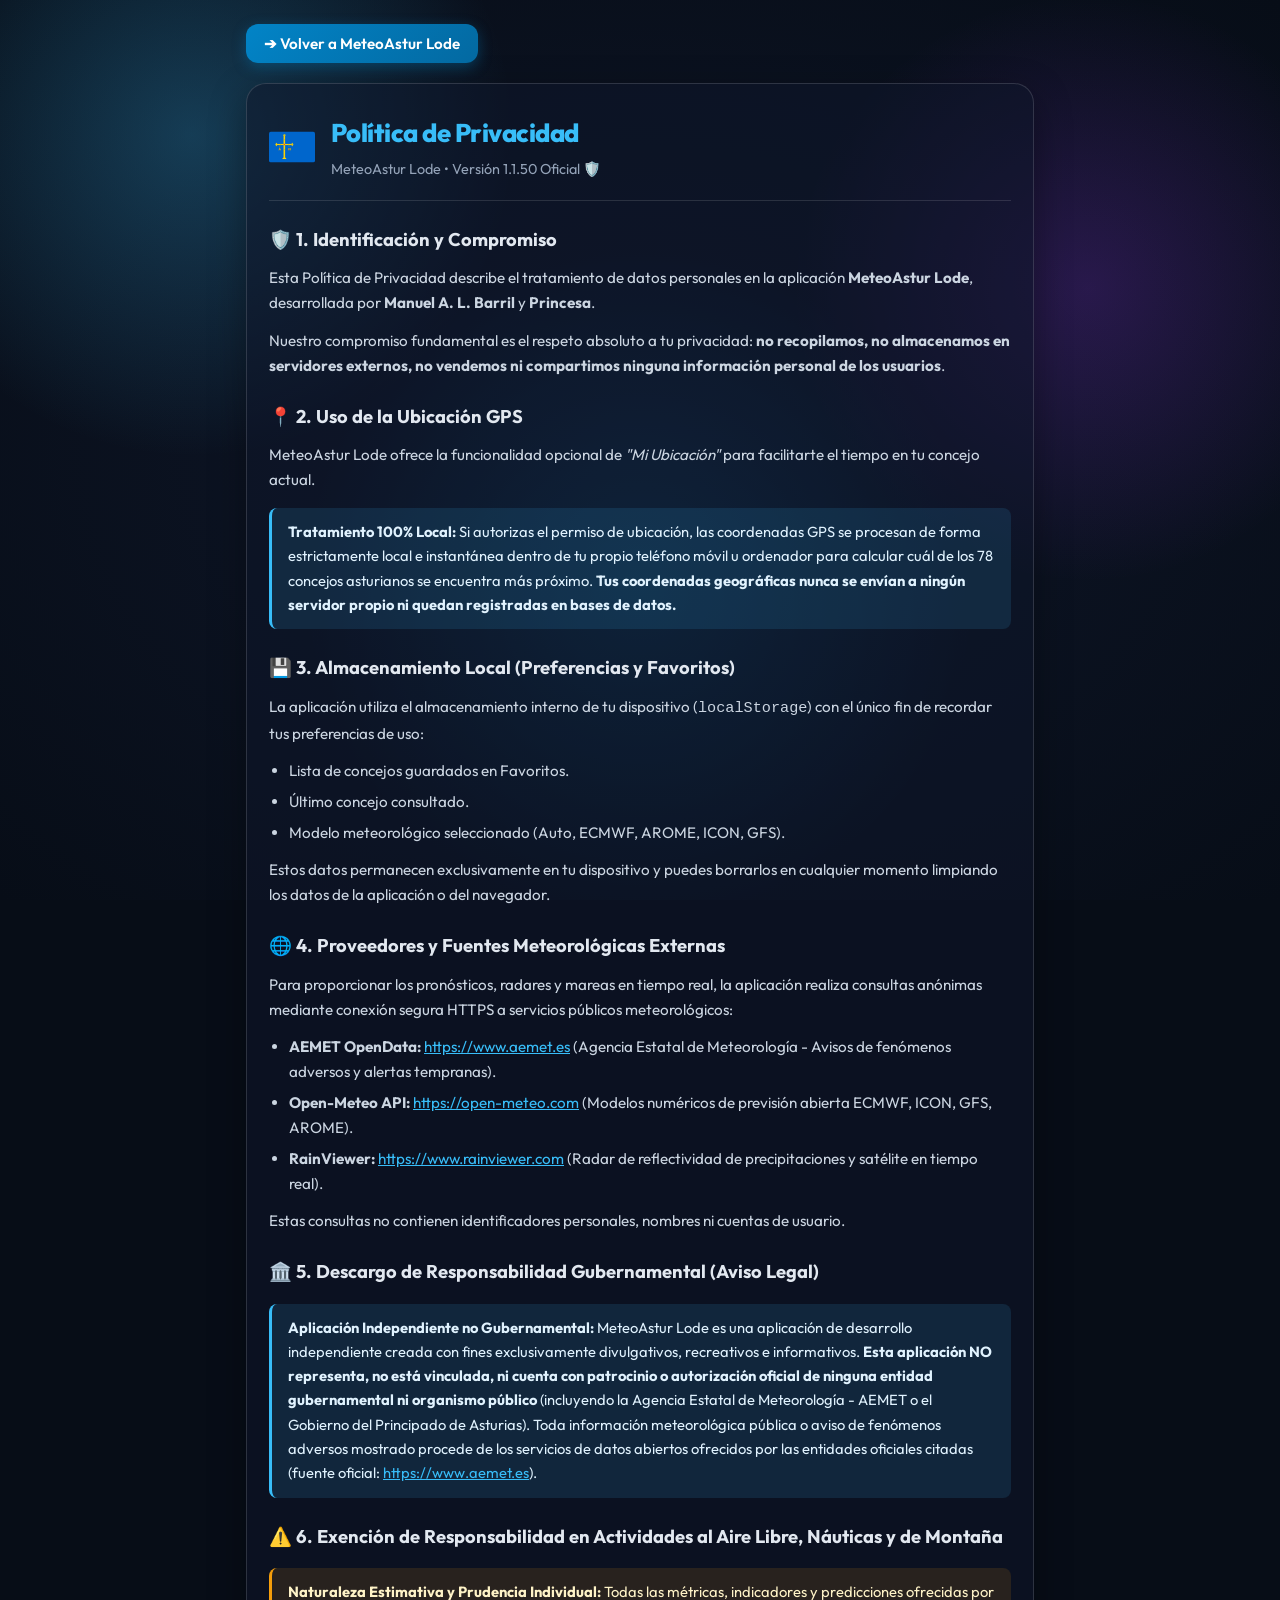
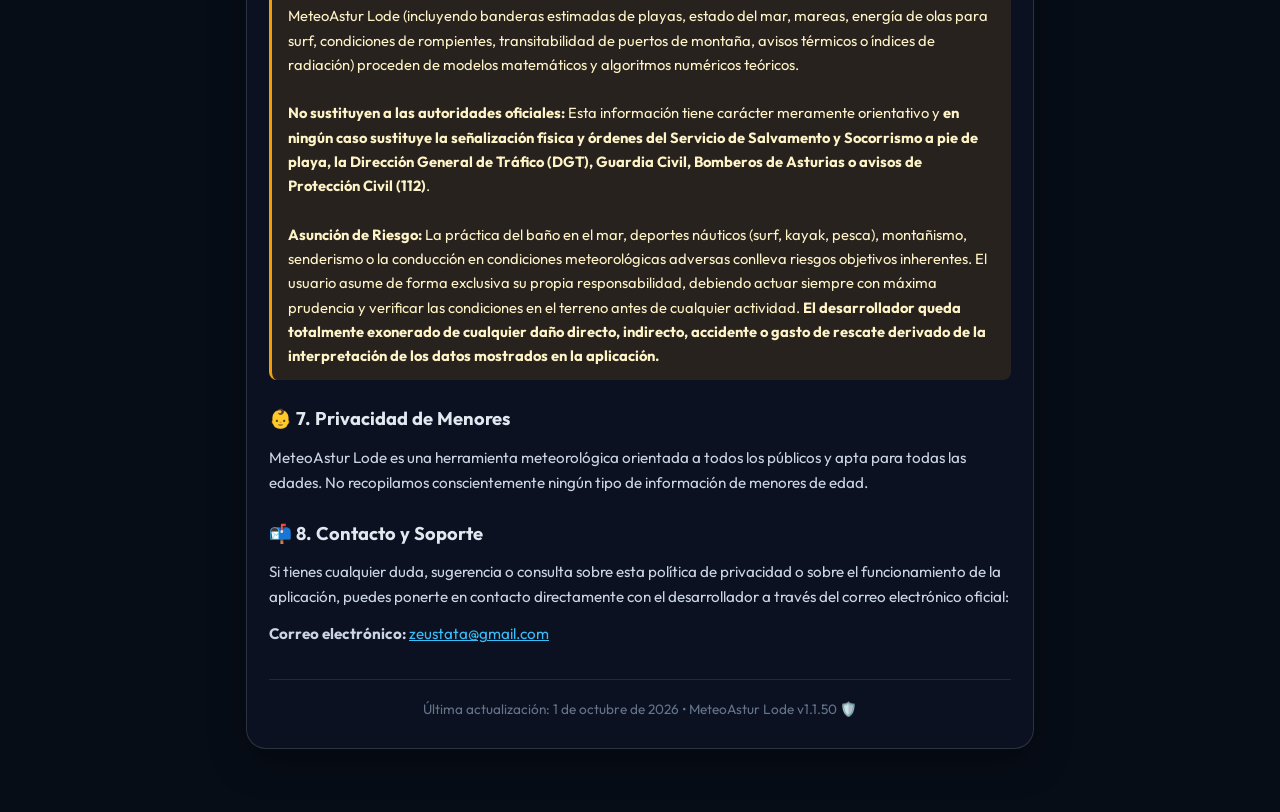
==== commit c5dd367c: "docs: Actualizacion de versiones, estilos y fecha oficial en privacy.html (v1.1.50)" ====
--- a/privacy.html
+++ b/privacy.html
@@ -12,9 +12,9 @@
   <link rel="icon" type="image/png" sizes="512x512" href="icons/icon-512.png">
 
   <!-- Estilos de la Aplicación -->
-  <link rel="stylesheet" href="css/main.css?v=1.0.40">
-  <link rel="stylesheet" href="css/components.css?v=1.0.40">
-  <link rel="stylesheet" href="css/weather-themes.css?v=1.0.40">
+  <link rel="stylesheet" href="css/main.css?v=1.1.50">
+  <link rel="stylesheet" href="css/components.css?v=1.1.50">
+  <link rel="stylesheet" href="css/weather-themes.css?v=1.1.50">
 
   <style>
     .privacy-container {
@@ -125,7 +125,7 @@
         <img src="icons/bandera-asturias.svg" alt="Bandera de Asturias" class="privacy-flag">
         <div class="privacy-title-group">
           <h1>Política de Privacidad</h1>
-          <div class="privacy-subtitle">MeteoAstur Lode • Versión 1.0.0 Oficial</div>
+          <div class="privacy-subtitle">MeteoAstur Lode • Versión 1.1.50 Oficial 🛡️</div>
         </div>
       </div>
 
@@ -195,7 +195,7 @@
       </div>
 
       <div class="privacy-footer-tag">
-        Última actualización: 4 de septiembre de 2026 • MeteoAstur Lode v1.0.81
+        Última actualización: 1 de octubre de 2026 • MeteoAstur Lode v1.1.50 🛡️
       </div>
     </div>
   </div>
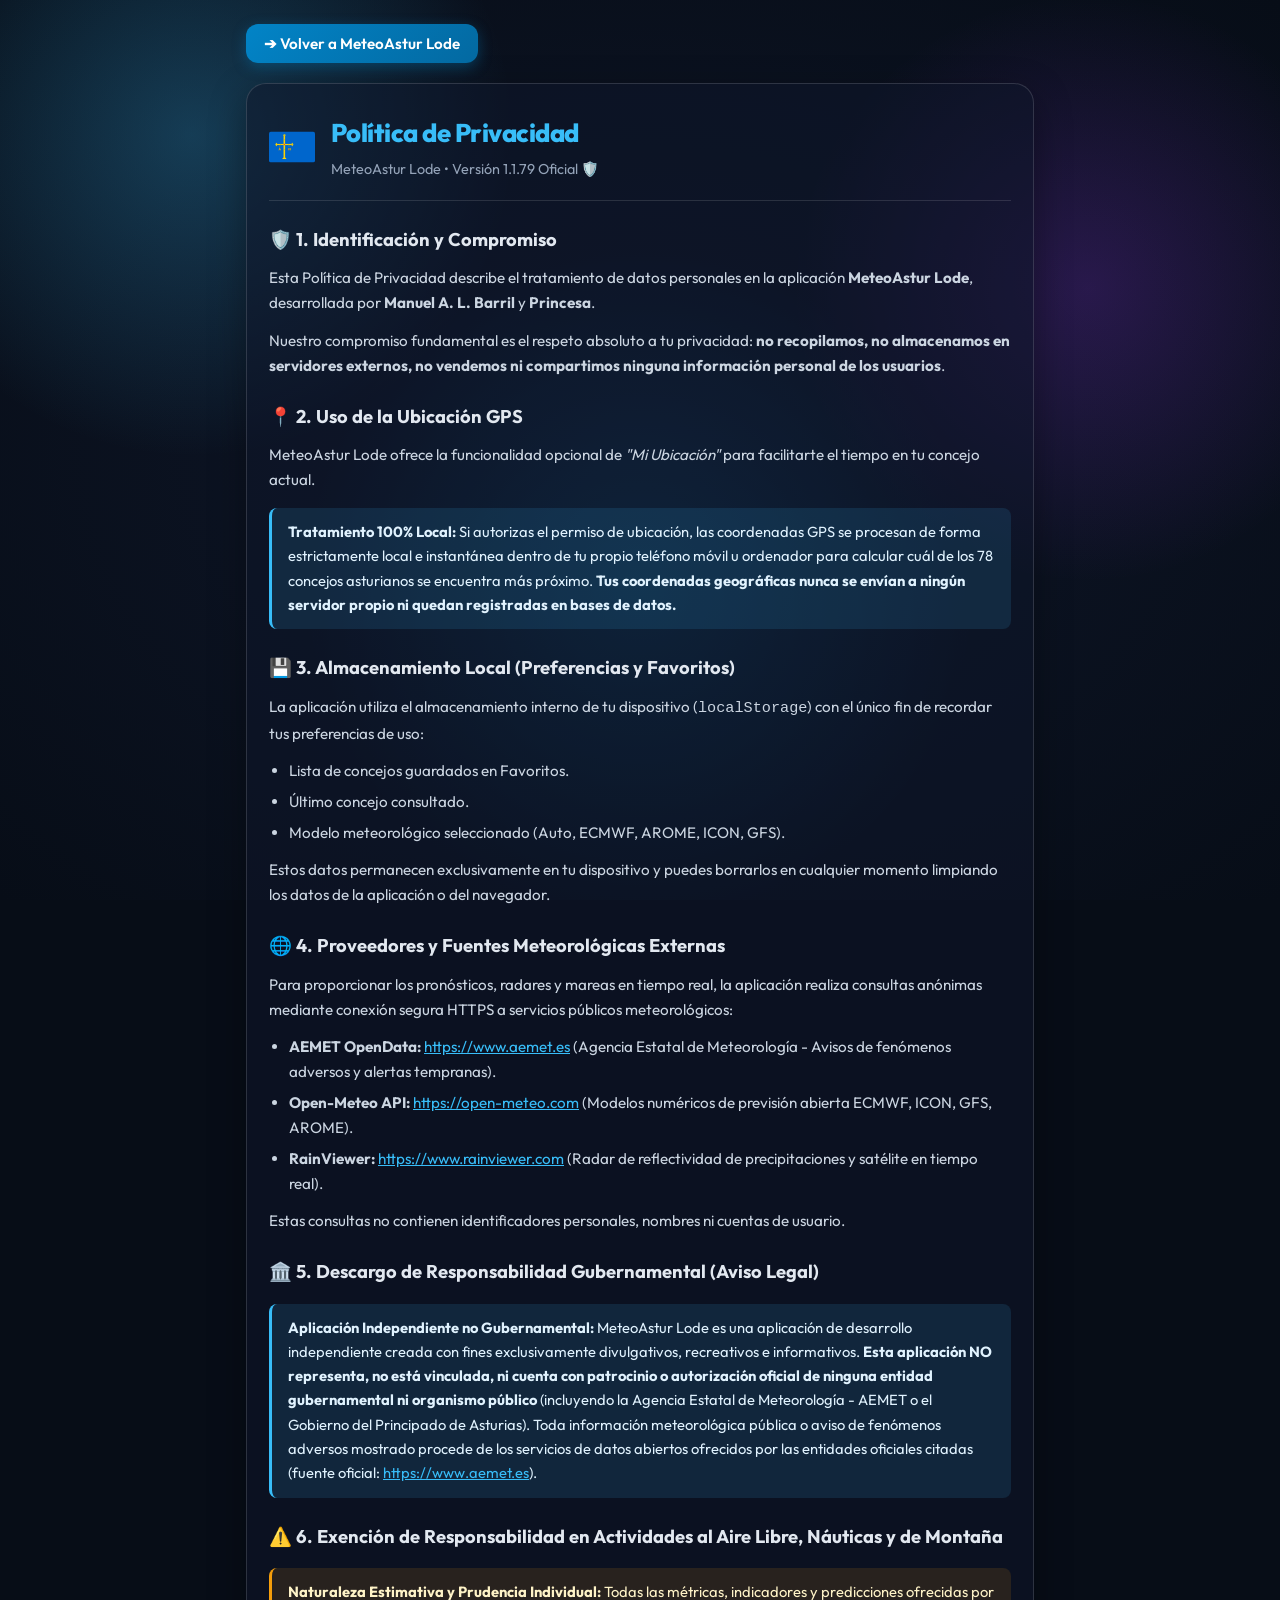
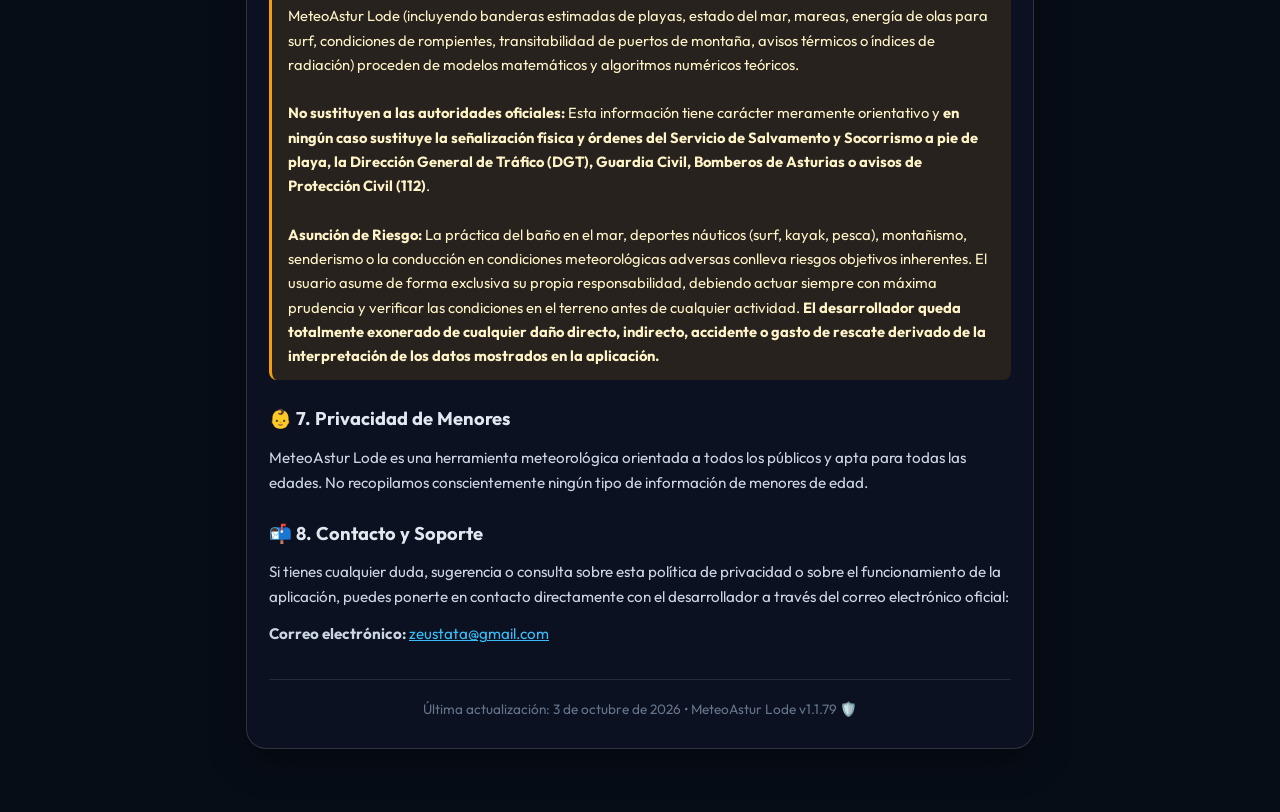
==== commit dec9e10a: "chore: sincronizacion 100% anti-cache de modulos v1.1.79 y actualizacion oficial de politica de priv" ====
--- a/privacy.html
+++ b/privacy.html
@@ -125,7 +125,7 @@
         <img src="icons/bandera-asturias.svg" alt="Bandera de Asturias" class="privacy-flag">
         <div class="privacy-title-group">
           <h1>Política de Privacidad</h1>
-          <div class="privacy-subtitle">MeteoAstur Lode • Versión 1.1.50 Oficial 🛡️</div>
+          <div class="privacy-subtitle">MeteoAstur Lode • Versión 1.1.79 Oficial 🛡️</div>
         </div>
       </div>
 
@@ -195,7 +195,7 @@
       </div>
 
       <div class="privacy-footer-tag">
-        Última actualización: 1 de octubre de 2026 • MeteoAstur Lode v1.1.50 🛡️
+        Última actualización: 3 de octubre de 2026 • MeteoAstur Lode v1.1.79 🛡️
       </div>
     </div>
   </div>
--- a/css/components.css
+++ b/css/components.css
@@ -163,11 +163,36 @@
 
 .hero-main-row {
   display: flex;
-  align-items: center;
+  align-items: flex-end;
   justify-content: space-between;
   gap: 14px;
   padding-top: 14px;
   border-top: 1px solid rgba(255, 255, 255, 0.08);
+}
+
+.hero-divider {
+  width: 100%;
+  height: 1px;
+  background: rgba(255, 255, 255, 0.08);
+  margin: 12px 0;
+  border: none;
+  flex-shrink: 0;
+}
+
+.hero-divider + .climatology-strip {
+  margin-top: 0;
+}
+
+.hero-divider + .umbrella-advisor-strip {
+  margin-top: 0;
+}
+
+.temp-primary-block {
+  display: flex;
+  flex-direction: column;
+  gap: 8px;
+  align-items: flex-start;
+  flex-shrink: 0;
 }
 
 .temp-primary {
@@ -220,9 +245,15 @@
 
 .temp-minmax-pills {
   display: flex;
+  gap: 6px;
+  align-items: center;
+}
+
+.hero-actions-toolbar {
+  display: flex;
+  align-items: center;
   gap: 8px;
-  align-items: center;
-  margin-top: 2px;
+  margin-top: 4px;
 }
 
 .t-pill {
@@ -1736,11 +1767,25 @@
 }
 
 .d-daypart-btn.morning {
+  background: linear-gradient(135deg, rgba(245, 158, 11, 0.13) 0%, rgba(15, 23, 42, 0.72) 100%);
+  border: 1px solid rgba(245, 158, 11, 0.28);
   border-left: 3px solid #fbbf24;
 }
 
+.d-daypart-btn.morning:hover {
+  background: linear-gradient(135deg, rgba(245, 158, 11, 0.22) 0%, rgba(15, 23, 42, 0.88) 100%);
+  border-color: rgba(245, 158, 11, 0.55);
+}
+
 .d-daypart-btn.afternoon {
+  background: linear-gradient(135deg, rgba(56, 189, 248, 0.13) 0%, rgba(15, 23, 42, 0.72) 100%);
+  border: 1px solid rgba(56, 189, 248, 0.28);
   border-left: 3px solid #38bdf8;
+}
+
+.d-daypart-btn.afternoon:hover {
+  background: linear-gradient(135deg, rgba(56, 189, 248, 0.22) 0%, rgba(15, 23, 42, 0.88) 100%);
+  border-color: rgba(56, 189, 248, 0.55);
 }
 
 .d-dp-header {
@@ -1892,8 +1937,9 @@
 .d-unified-panel {
   display: flex;
   flex-direction: column;
-  background: rgba(15, 23, 42, 0.55);
-  border: 1px solid var(--border-glass);
+  background: linear-gradient(180deg, rgba(30, 41, 59, 0.6) 0%, rgba(15, 23, 42, 0.78) 100%);
+  border: 1px solid rgba(255, 255, 255, 0.10);
+  box-shadow: 0 4px 14px rgba(0, 0, 0, 0.22), inset 0 1px 0 rgba(255, 255, 255, 0.06);
   border-radius: var(--radius-md);
   padding: 10px 14px;
   gap: 9px;
@@ -1901,8 +1947,9 @@
 }
 
 .d-unified-panel:hover {
-  border-color: rgba(56, 189, 248, 0.35);
-  background: rgba(15, 23, 42, 0.75);
+  border-color: rgba(148, 163, 184, 0.35);
+  background: linear-gradient(180deg, rgba(30, 41, 59, 0.75) 0%, rgba(15, 23, 42, 0.88) 100%);
+  box-shadow: 0 6px 18px rgba(0, 0, 0, 0.3), inset 0 1px 0 rgba(255, 255, 255, 0.1);
 }
 
 /* Fila 1: Temperaturas en Línea (Mínima izquierda, Máxima derecha) */
@@ -1910,8 +1957,11 @@
   display: flex;
   align-items: center;
   justify-content: space-around;
-  padding: 2px 10px;
-  width: 100%;
+  padding: 4px 10px;
+  width: 100%;
+  background: rgba(15, 23, 42, 0.35);
+  border-radius: var(--radius-sm);
+  border: 1px solid rgba(255, 255, 255, 0.05);
 }
 
 .u-temp-item {
@@ -1972,11 +2022,33 @@
   border: 1px solid rgba(255, 255, 255, 0.05);
   min-width: 0;
   overflow: hidden;
-}
-
-.u-metric-item.metric-rain-active {
-  background: rgba(14, 165, 233, 0.15);
-  border-color: rgba(14, 165, 233, 0.35);
+  transition: all 0.2s ease;
+}
+
+.u-metric-item.u-metric-rain {
+  background: rgba(14, 165, 233, 0.08);
+  border-color: rgba(56, 189, 248, 0.18);
+}
+
+.u-metric-item.u-metric-rain.metric-rain-active {
+  background: rgba(14, 165, 233, 0.22);
+  border-color: rgba(56, 189, 248, 0.45);
+  box-shadow: 0 0 8px rgba(14, 165, 233, 0.2);
+}
+
+.u-metric-item.u-metric-wind {
+  background: rgba(148, 163, 184, 0.08);
+  border-color: rgba(203, 213, 225, 0.16);
+}
+
+.u-metric-item.u-metric-uv {
+  background: rgba(245, 158, 11, 0.08);
+  border-color: rgba(245, 158, 11, 0.18);
+}
+
+.u-metric-item.u-metric-sun {
+  background: rgba(168, 85, 247, 0.08);
+  border-color: rgba(168, 85, 247, 0.18);
 }
 
 .u-m-icon {
@@ -2303,20 +2375,332 @@
   50% { opacity: 1; transform: scale(1.02); }
 }
 
+/* --- METEOROLOGÍA GRÁFICA (SUITE DE OBSERVATORIO) --- */
+.chart-header-block {
+  display: flex;
+  flex-direction: column;
+  gap: 8px;
+  margin-bottom: 8px;
+  width: 100%;
+}
+
+.chart-header-block .section-heading {
+  margin: 0;
+  font-size: 1.08rem;
+  font-weight: 800;
+  color: var(--text-main);
+  white-space: nowrap;
+}
+
+.chart-controls-bar {
+  display: flex;
+  justify-content: space-between;
+  align-items: center;
+  gap: 8px;
+  width: 100%;
+  position: relative;
+}
+
+/* SELECTOR DESPLEGABLE DE VARIABLE (OPCIÓN B) */
+.chart-var-dropdown-wrapper {
+  position: relative;
+  display: inline-block;
+  z-index: 100;
+}
+
+.chart-var-dropdown-btn {
+  display: inline-flex;
+  align-items: center;
+  gap: 6px;
+  background: rgba(15, 23, 42, 0.75);
+  border: 1px solid rgba(56, 189, 248, 0.35);
+  color: #38bdf8;
+  font-size: 0.8rem;
+  font-weight: 700;
+  padding: 5px 12px;
+  border-radius: 10px;
+  cursor: pointer;
+  transition: all 0.2s cubic-bezier(0.4, 0, 0.2, 1);
+  box-shadow: 0 2px 6px rgba(0, 0, 0, 0.25);
+  font-family: inherit;
+}
+
+.chart-var-dropdown-btn:hover {
+  background: rgba(56, 189, 248, 0.15);
+  border-color: rgba(56, 189, 248, 0.6);
+  color: #7dd3fc;
+}
+
+.chart-var-dropdown-btn[aria-expanded="true"] {
+  background: rgba(56, 189, 248, 0.22);
+  border-color: #38bdf8;
+  box-shadow: 0 0 12px rgba(56, 189, 248, 0.35);
+}
+
+.chart-var-dropdown-btn .dropdown-arrow {
+  font-size: 0.75rem;
+  transition: transform 0.2s ease;
+}
+
+.chart-var-dropdown-btn[aria-expanded="true"] .dropdown-arrow {
+  transform: rotate(180deg);
+}
+
+.chart-var-dropdown-menu {
+  position: absolute;
+  top: calc(100% + 5px);
+  left: 0;
+  min-width: 250px;
+  background: rgba(15, 23, 42, 0.96);
+  backdrop-filter: blur(16px);
+  border: 1px solid rgba(56, 189, 248, 0.4);
+  border-radius: 12px;
+  padding: 5px;
+  box-shadow: 0 10px 30px rgba(0, 0, 0, 0.65);
+  display: flex;
+  flex-direction: column;
+  gap: 3px;
+  z-index: 1000;
+  animation: fadeInDown 0.18s cubic-bezier(0.16, 1, 0.3, 1);
+}
+
+@keyframes fadeInDown {
+  from { opacity: 0; transform: translateY(-6px); }
+  to { opacity: 1; transform: translateY(0); }
+}
+
+.chart-var-item {
+  display: flex;
+  align-items: center;
+  justify-content: space-between;
+  width: 100%;
+  padding: 8px 10px;
+  background: transparent;
+  border: none;
+  border-radius: 8px;
+  color: #cbd5e1;
+  font-size: 0.78rem;
+  font-weight: 600;
+  text-align: left;
+  cursor: pointer;
+  transition: all 0.15s ease;
+  font-family: inherit;
+  box-sizing: border-box;
+}
+
+.chart-var-item:hover {
+  background: rgba(56, 189, 248, 0.14);
+  color: #f1f5f9;
+}
+
+.chart-var-item.active {
+  background: rgba(56, 189, 248, 0.22);
+  color: #38bdf8;
+  font-weight: 700;
+}
+
+.chart-var-item .item-check {
+  font-weight: 800;
+  color: #38bdf8;
+  font-size: 0.85rem;
+}
+
+.chart-range-selector {
+  display: inline-flex;
+  background: rgba(15, 23, 42, 0.65);
+  border: 1px solid rgba(255, 255, 255, 0.12);
+  border-radius: 10px;
+  padding: 2px;
+  gap: 2px;
+  flex-shrink: 0;
+}
+
+.chart-range-btn {
+  background: transparent;
+  border: none;
+  color: #94a3b8;
+  font-size: 0.74rem;
+  font-weight: 700;
+  padding: 3px 8px;
+  border-radius: 6px;
+  cursor: pointer;
+  transition: all 0.2s ease;
+}
+
+.chart-range-btn:hover {
+  color: #e2e8f0;
+}
+
+.chart-range-btn.active {
+  background: rgba(56, 189, 248, 0.25);
+  color: #38bdf8;
+  box-shadow: 0 1px 4px rgba(0, 0, 0, 0.3);
+}
+
+/* --- LIVE INSPECTOR READOUT BAR --- */
+.chart-live-readout {
+  display: flex;
+  align-items: center;
+  justify-content: space-between;
+  background: rgba(15, 23, 42, 0.75);
+  border: 1px solid rgba(56, 189, 248, 0.25);
+  border-radius: 8px;
+  padding: 5px 10px;
+  margin-bottom: 8px;
+  min-height: 32px;
+  font-size: 0.78rem;
+  color: var(--text-main);
+  box-sizing: border-box;
+  overflow: hidden;
+  gap: 8px;
+}
+
+.chart-live-readout .readout-idle {
+  color: var(--text-dim);
+  font-size: 0.74rem;
+  font-style: italic;
+  display: flex;
+  align-items: center;
+  gap: 6px;
+}
+
+.chart-live-readout .readout-left {
+  display: flex;
+  align-items: center;
+  gap: 5px;
+  min-width: 0;
+  overflow: hidden;
+  white-space: nowrap;
+}
+
+.chart-live-readout .readout-time {
+  font-weight: 800;
+  color: #38bdf8;
+  flex-shrink: 0;
+}
+
+.chart-live-readout .readout-dot {
+  color: var(--text-dim);
+  flex-shrink: 0;
+  font-size: 0.75rem;
+}
+
+.chart-live-readout .readout-desc {
+  color: #cbd5e1;
+  overflow: hidden;
+  text-overflow: ellipsis;
+  white-space: nowrap;
+  font-size: 0.76rem;
+}
+
+.chart-live-readout .readout-right {
+  display: flex;
+  align-items: center;
+  gap: 4px;
+  flex-shrink: 0;
+  margin-left: auto;
+  white-space: nowrap;
+  font-weight: 800;
+  font-size: 0.8rem;
+}
+
+.chart-live-readout .readout-val {
+  font-weight: 800;
+}
+
+.chart-live-readout .readout-sub {
+  color: #94a3b8;
+  font-size: 0.72rem;
+}
+
 .chart-scroll-viewport {
   width: 100%;
   overflow-x: auto;
-  padding: 12px 0 16px;
+  padding: 2px 0 6px;
   scrollbar-width: thin;
   -webkit-overflow-scrolling: touch;
   border-radius: var(--radius-md);
-  margin-top: 14px;
+  margin-top: 0;
+  margin-bottom: 8px;
 }
 
 .chart-canvas-wrapper {
-  height: 420px;
-  min-width: 1100px;
+  height: 320px;
+  min-width: 1050px;
   position: relative;
+}
+
+/* REJILLA COMPACTA 2x2 DEBAJO DEL GRÁFICO */
+.chart-summary-strip {
+  display: grid;
+  grid-template-columns: repeat(2, 1fr);
+  gap: 6px;
+  margin-top: 6px;
+  width: 100%;
+  box-sizing: border-box;
+}
+
+.chart-metric-badge {
+  display: flex;
+  align-items: center;
+  justify-content: flex-start;
+  gap: 5px;
+  background: rgba(15, 23, 42, 0.55);
+  border: 1px solid rgba(255, 255, 255, 0.08);
+  padding: 6px 8px;
+  border-radius: 8px;
+  font-size: 0.74rem;
+  color: #cbd5e1;
+  box-shadow: 0 1px 3px rgba(0, 0, 0, 0.2);
+  box-sizing: border-box;
+  white-space: nowrap;
+  overflow: hidden;
+  text-overflow: ellipsis;
+}
+
+.chart-metric-badge strong {
+  color: #f1f5f9;
+  font-weight: 700;
+}
+
+.chart-metric-badge small {
+  font-size: 0.68rem;
+  color: #94a3b8;
+  opacity: 0.9;
+}
+
+.chart-metric-badge.highlight-warm strong {
+  color: #fb923c;
+}
+
+.chart-metric-badge.highlight-cool strong {
+  color: #38bdf8;
+}
+
+.chart-metric-badge.highlight-rain strong {
+  color: #60a5fa;
+}
+
+.chart-metric-badge.highlight-wind strong {
+  color: #fbbf24;
+}
+
+.chart-metric-badge.highlight-pressure strong {
+  color: #c084fc;
+}
+
+@media (max-width: 380px) {
+  .chart-canvas-wrapper {
+    height: 300px;
+  }
+  .chart-header-row .section-heading {
+    font-size: 0.98rem;
+  }
+  .chart-metric-badge {
+    font-size: 0.70rem;
+    padding: 5px 6px;
+    gap: 4px;
+  }
 }
 
 /* --- ALERTAS METEOROLÓGICAS --- */
@@ -4200,6 +4584,10 @@
 .col-icon {
   font-size: 2.5rem;
   line-height: 1;
+  display: flex;
+  align-items: center;
+  justify-content: center;
+  flex-shrink: 0;
 }
 
 .col-temp {
@@ -5502,6 +5890,239 @@
   margin-bottom: 0;
 }
 
+/* --- BANNER DINÁMICO DE VIENTO LATERAL EN VIADUCTOS Y CARRETERA (SEGURIDAD VIAL) --- */
+.road-wind-banner {
+  border-radius: var(--radius-lg);
+  padding: 14px 18px;
+  margin-bottom: 20px;
+  position: relative;
+  overflow: hidden;
+  transition: all 0.3s ease;
+  box-sizing: border-box;
+  max-width: 100%;
+}
+
+/* 🟡 NIVEL PRECAUCIÓN: VIENTO LATERAL FUERTE (65-84 km/h) */
+.road-wind-banner.warning {
+  background: linear-gradient(135deg, rgba(245, 158, 11, 0.22) 0%, rgba(15, 23, 42, 0.85) 100%);
+  border: 1.5px solid rgba(245, 158, 11, 0.75);
+  box-shadow: 0 4px 24px rgba(217, 119, 6, 0.25), inset 0 0 16px rgba(245, 158, 11, 0.12);
+  animation: roadWindAmberGlow 3.5s ease-in-out infinite alternate;
+}
+
+@keyframes roadWindAmberGlow {
+  0% { border-color: rgba(245, 158, 11, 0.55); box-shadow: 0 4px 16px rgba(217, 119, 6, 0.20); }
+  100% { border-color: rgba(251, 191, 36, 0.95); box-shadow: 0 4px 28px rgba(245, 158, 11, 0.40); }
+}
+
+/* 🔴 NIVEL SEVERO: TEMPORAL HURACANADO EN VIADUCTOS (>= 85 km/h) */
+.road-wind-banner.severe {
+  background: linear-gradient(135deg, rgba(220, 38, 38, 0.30) 0%, rgba(15, 23, 42, 0.92) 100%);
+  border: 1.5px solid rgba(239, 68, 68, 0.90);
+  box-shadow: 0 4px 28px rgba(239, 68, 68, 0.32), inset 0 0 18px rgba(239, 68, 68, 0.16);
+  animation: roadWindRedGlow 2.5s ease-in-out infinite alternate;
+}
+
+@keyframes roadWindRedGlow {
+  0% { border-color: rgba(239, 68, 68, 0.60); box-shadow: 0 4px 18px rgba(239, 68, 68, 0.25); }
+  100% { border-color: rgba(252, 165, 165, 1); box-shadow: 0 4px 32px rgba(239, 68, 68, 0.50); }
+}
+
+.road-wind-banner-header {
+  display: flex;
+  justify-content: space-between;
+  align-items: center;
+  flex-wrap: wrap;
+  gap: 10px;
+  margin-bottom: 8px;
+}
+
+.road-wind-header-left {
+  display: flex;
+  align-items: center;
+  flex-wrap: wrap;
+  gap: 8px;
+}
+
+.road-wind-icon {
+  font-size: 1.25rem;
+  line-height: 1;
+}
+
+.road-wind-title {
+  font-size: 1rem;
+  font-weight: 700;
+  color: #fef3c7;
+  letter-spacing: -0.2px;
+}
+
+.road-wind-banner.severe .road-wind-title {
+  color: #fee2e2;
+}
+
+.road-wind-badge {
+  font-size: 0.72rem;
+  font-weight: 700;
+  text-transform: uppercase;
+  letter-spacing: 0.4px;
+  padding: 3px 8px;
+  border-radius: var(--radius-sm);
+  background: rgba(245, 158, 11, 0.25);
+  border: 1px solid rgba(251, 191, 36, 0.55);
+  color: #fef08a;
+}
+
+.road-wind-banner.severe .road-wind-badge {
+  background: rgba(239, 68, 68, 0.25);
+  border-color: rgba(239, 68, 68, 0.65);
+  color: #fca5a5;
+}
+
+.road-wind-desc {
+  font-size: 0.88rem;
+  line-height: 1.45;
+  color: #fef3c7;
+  margin: 0 0 10px 0;
+}
+
+.road-wind-banner.severe .road-wind-desc {
+  color: #fee2e2;
+}
+
+.road-wind-desc strong {
+  color: #ffffff;
+}
+
+.road-wind-section-title {
+  font-size: 0.78rem;
+  font-weight: 700;
+  color: #cbd5e1;
+  text-transform: uppercase;
+  letter-spacing: 0.4px;
+  margin: 10px 0 6px 0;
+}
+
+.road-wind-viaducts {
+  display: flex;
+  flex-wrap: wrap;
+  gap: 6px;
+  margin-bottom: 12px;
+}
+
+.road-wind-viaduct-pill {
+  display: inline-flex;
+  align-items: center;
+  gap: 6px;
+  background: rgba(15, 23, 42, 0.55);
+  border: 1px solid rgba(255, 255, 255, 0.12);
+  border-radius: var(--radius-sm);
+  padding: 5px 9px;
+  font-size: 0.80rem;
+  color: #e2e8f0;
+  box-sizing: border-box;
+}
+
+.road-wind-viaduct-pill .viaduct-road {
+  background: rgba(56, 189, 248, 0.20);
+  border: 1px solid rgba(56, 189, 248, 0.40);
+  color: #38bdf8;
+  padding: 1px 5px;
+  border-radius: 4px;
+  font-size: 0.70rem;
+  font-weight: 700;
+  letter-spacing: 0.2px;
+}
+
+.road-wind-viaduct-pill .viaduct-name {
+  font-weight: 600;
+}
+
+.road-wind-metrics {
+  display: flex;
+  flex-wrap: wrap;
+  gap: 8px;
+  margin-bottom: 10px;
+}
+
+.road-wind-metric-pill {
+  display: inline-flex;
+  align-items: center;
+  gap: 5px;
+  background: rgba(15, 23, 42, 0.50);
+  border: 1px solid rgba(255, 255, 255, 0.1);
+  border-radius: 999px;
+  padding: 4px 10px;
+  font-size: 0.78rem;
+  color: #cbd5e1;
+}
+
+.road-wind-metric-pill strong {
+  color: #fef08a;
+}
+
+.road-wind-banner.severe .road-wind-metric-pill strong {
+  color: #fca5a5;
+}
+
+.road-wind-legal-note {
+  font-size: 0.72rem;
+  color: #94a3b8;
+  line-height: 1.4;
+  border-top: 1px solid rgba(255, 255, 255, 0.08);
+  padding-top: 8px;
+  margin-top: 6px;
+}
+
+/* Píldora del Anemómetro (Sensor #1) */
+.sensor-sub.road-wind-tag {
+  margin-top: 5px;
+  padding: 3px 8px;
+  border-radius: 6px;
+  display: inline-block;
+  font-size: 0.76rem;
+  line-height: 1.35;
+  box-sizing: border-box;
+  max-width: 100%;
+}
+
+.sensor-sub.road-wind-tag.safe {
+  background: rgba(16, 185, 129, 0.12);
+  border: 1px solid rgba(16, 185, 129, 0.35);
+  color: #6ee7b7;
+}
+
+.sensor-sub.road-wind-tag.caution {
+  background: rgba(234, 179, 8, 0.15);
+  border: 1px solid rgba(234, 179, 8, 0.40);
+  color: #fde047;
+}
+
+.sensor-sub.road-wind-tag.warning {
+  background: rgba(245, 158, 11, 0.22);
+  border: 1px solid rgba(245, 158, 11, 0.55);
+  color: #fed7aa;
+}
+
+.sensor-sub.road-wind-tag.severe {
+  background: rgba(239, 68, 68, 0.25);
+  border: 1px solid rgba(239, 68, 68, 0.65);
+  color: #fca5a5;
+  animation: roadWindRedGlow 2.5s ease-in-out infinite alternate;
+}
+
+@media (max-width: 650px) {
+  .road-wind-banner {
+    padding: 12px 14px;
+    margin-bottom: 14px;
+  }
+  .road-wind-title {
+    font-size: 0.92rem;
+  }
+  .road-wind-desc {
+    font-size: 0.84rem;
+  }
+}
+
 /* --- SECCIÓN DE POLEN EN CALIDAD DEL AIRE (AQI) --- */
 .aqi-pollen-section {
   margin-top: 12px;
@@ -7012,7 +7633,7 @@
   display: flex;
   align-items: center;
   flex-wrap: wrap;
-  gap: 8px;
+  gap: 6px 8px;
 }
 
 .umbrella-badge-pill {
@@ -7084,9 +7705,9 @@
   font-size: 0.88rem;
   font-weight: 700;
   color: #ffffff;
-  white-space: nowrap;
-  overflow: hidden;
-  text-overflow: ellipsis;
+  white-space: normal;
+  line-height: 1.3;
+  word-break: break-word;
 }
 
 .umbrella-strip-desc {
@@ -7095,6 +7716,475 @@
   line-height: 1.35;
 }
 
+/* ==========================================================================
+   MÓDULO: RUTAS & SENDERISMO (Estética Liquid Glass & Ergonomía Móvil Ley 11)
+   ========================================================================== */
+.routes-card {
+  background: var(--bg-surface);
+  border: 1px solid var(--border-glass);
+  border-radius: var(--radius-lg);
+  padding: 24px;
+  margin-bottom: 24px;
+  position: relative;
+  overflow: hidden;
+  box-shadow: var(--shadow-card);
+}
+
+@media (max-width: 640px) {
+  .routes-card {
+    padding: 16px;
+  }
+}
+
+/* Diagnóstico Superior: Caja de Terreno y Confort */
+.routes-diagnostics-panel {
+  background: rgba(15, 23, 42, 0.55);
+  border: 1px solid rgba(255, 255, 255, 0.1);
+  border-radius: 16px;
+  padding: 18px 20px;
+  margin-bottom: 22px;
+  box-shadow: 0 8px 24px -6px rgba(0, 0, 0, 0.35);
+}
+
+.traction-header {
+  display: flex;
+  justify-content: space-between;
+  align-items: center;
+  flex-wrap: wrap;
+  gap: 8px;
+  margin-bottom: 10px;
+}
+
+.traction-title {
+  font-size: 0.96rem;
+  font-weight: 700;
+  color: #f8fafc;
+  display: flex;
+  align-items: center;
+  gap: 8px;
+}
+
+.traction-level-badge {
+  font-size: 0.82rem;
+  font-weight: 700;
+  padding: 4px 10px;
+  border-radius: 20px;
+  letter-spacing: 0.3px;
+}
+
+/* Barra visual de tracción en 4 segmentos */
+.traction-bar-track {
+  width: 100%;
+  height: 8px;
+  background: rgba(255, 255, 255, 0.12);
+  border-radius: 6px;
+  overflow: hidden;
+  position: relative;
+  margin-bottom: 8px;
+}
+
+.traction-bar-fill {
+  height: 100%;
+  border-radius: 6px;
+  transition: width 0.4s ease;
+}
+
+.traction-subtext {
+  font-size: 0.82rem;
+  color: #cbd5e1;
+  line-height: 1.45;
+  margin-bottom: 16px;
+}
+
+/* Rejilla de Confort en Marcha (3 columnas compactas) */
+.routes-comfort-row {
+  display: grid;
+  grid-template-columns: repeat(3, 1fr);
+  gap: 12px;
+  border-top: 1px solid rgba(255, 255, 255, 0.08);
+  padding-top: 14px;
+}
+
+@media (max-width: 768px) {
+  .routes-comfort-row {
+    grid-template-columns: 1fr;
+    gap: 10px;
+  }
+}
+
+.routes-comfort-item {
+  background: rgba(255, 255, 255, 0.04);
+  border: 1px solid rgba(255, 255, 255, 0.06);
+  border-radius: 12px;
+  padding: 10px 14px;
+  display: flex;
+  flex-direction: column;
+  gap: 3px;
+}
+
+.comfort-item-label {
+  font-size: 0.76rem;
+  text-transform: uppercase;
+  letter-spacing: 0.5px;
+  color: #94a3b8;
+  font-weight: 600;
+  display: flex;
+  align-items: center;
+  gap: 6px;
+}
+
+.comfort-item-value {
+  font-size: 1.25rem;
+  font-weight: 700;
+  color: #f8fafc;
+}
+
+.comfort-item-value .unit {
+  font-size: 0.85rem;
+  color: #94a3b8;
+  font-weight: 500;
+}
+
+.comfort-item-sub {
+  font-size: 0.78rem;
+  color: #cbd5e1;
+}
+
+/* Filtros Ergonómicos de Rutas (Ley 11 Blindaje Anti-Desborde) */
+.routes-filter-strip {
+  display: flex;
+  flex-wrap: wrap;
+  gap: 6px;
+  margin-bottom: 18px;
+}
+
+.route-filter-btn {
+  background: rgba(255, 255, 255, 0.06);
+  border: 1px solid rgba(255, 255, 255, 0.12);
+  color: #cbd5e1;
+  padding: 6px 12px;
+  border-radius: 20px;
+  font-size: 0.8rem;
+  font-weight: 600;
+  cursor: pointer;
+  white-space: nowrap;
+  transition: all 0.2s ease;
+  user-select: none;
+  box-sizing: border-box;
+}
+
+.route-filter-btn:hover {
+  background: rgba(255, 255, 255, 0.12);
+  color: #ffffff;
+  border-color: rgba(56, 189, 248, 0.4);
+}
+
+.route-filter-btn.active {
+  background: linear-gradient(135deg, #0284c7 0%, #0369a1 100%);
+  color: #ffffff;
+  border-color: #38bdf8;
+  box-shadow: 0 2px 10px rgba(2, 132, 199, 0.35);
+}
+
+/* Tarjetas de Ruta AllTrails / Wikiloc Style */
+.routes-grid-container {
+  display: grid;
+  grid-template-columns: repeat(auto-fill, minmax(320px, 1fr));
+  gap: 16px;
+  margin-bottom: 20px;
+}
+
+@media (max-width: 640px) {
+  .routes-grid-container {
+    grid-template-columns: 1fr;
+    gap: 12px;
+  }
+}
+
+.route-card-item {
+  background: rgba(15, 23, 42, 0.45);
+  border: 1px solid rgba(255, 255, 255, 0.08);
+  border-radius: 14px;
+  padding: 16px 18px;
+  display: flex;
+  flex-direction: column;
+  gap: 12px;
+  transition: transform 0.2s ease, border-color 0.2s ease, box-shadow 0.2s ease;
+  position: relative;
+}
+
+.route-card-item:hover {
+  transform: translateY(-2px);
+  border-color: rgba(56, 189, 248, 0.3);
+  box-shadow: 0 8px 20px -4px rgba(0, 0, 0, 0.45);
+}
+
+.route-card-header {
+  display: flex;
+  justify-content: space-between;
+  align-items: flex-start;
+  gap: 10px;
+}
+
+.route-name-title {
+  font-size: 1.02rem;
+  font-weight: 700;
+  color: #f8fafc;
+  line-height: 1.35;
+  margin: 0;
+}
+
+.route-diff-badge {
+  font-size: 0.74rem;
+  font-weight: 700;
+  padding: 3px 9px;
+  border-radius: 12px;
+  white-space: nowrap;
+  letter-spacing: 0.3px;
+  flex-shrink: 0;
+}
+
+.diff-facil {
+  background: rgba(16, 185, 129, 0.18);
+  color: #34d399;
+  border: 1px solid rgba(16, 185, 129, 0.4);
+}
+
+.diff-media {
+  background: rgba(245, 158, 11, 0.18);
+  color: #fbbf24;
+  border: 1px solid rgba(245, 158, 11, 0.4);
+}
+
+.diff-alta {
+  background: rgba(239, 68, 68, 0.18);
+  color: #f87171;
+  border: 1px solid rgba(239, 68, 68, 0.4);
+}
+
+/* Fila de Chips Técnicos de Ruta */
+.route-chips-row {
+  display: flex;
+  flex-wrap: wrap;
+  gap: 6px;
+}
+
+.route-chip {
+  background: rgba(255, 255, 255, 0.06);
+  border: 1px solid rgba(255, 255, 255, 0.08);
+  border-radius: 8px;
+  padding: 4px 9px;
+  font-size: 0.78rem;
+  color: #cbd5e1;
+  display: inline-flex;
+  align-items: center;
+  gap: 4px;
+}
+
+.route-chip strong {
+  color: #f8fafc;
+}
+
+.route-card-desc {
+  font-size: 0.84rem;
+  color: #94a3b8;
+  line-height: 1.45;
+  margin: 0;
+}
+
+.route-card-caution {
+  background: rgba(245, 158, 11, 0.09);
+  border-left: 3px solid #f59e0b;
+  border-radius: 6px;
+  padding: 8px 12px;
+  font-size: 0.76rem;
+  color: #fde68a;
+  line-height: 1.4;
+}
+
+/* Aviso de Seguridad / Ley 16 al pie */
+.routes-disclaimer-card {
+  margin-top: 18px;
+  padding: 12px 16px;
+  background: rgba(15, 23, 42, 0.45);
+  border-radius: 12px;
+  border-left: 3px solid #10b981;
+  font-size: 0.76rem;
+  color: #94a3b8;
+  line-height: 1.5;
+}
+
+/* --- MODAL DE ESTAMPA COMPARTIBLE ("METEOASTUR INSTANT") --- */
+.modal-share-card {
+  max-width: 380px;
+  width: 92%;
+  max-height: 90vh;
+  display: flex;
+  flex-direction: column;
+}
+
+.share-card-modal-body {
+  display: flex;
+  flex-direction: column;
+  align-items: center;
+  gap: 10px;
+  overflow-y: auto;
+  overflow-x: hidden;
+  padding: 4px 2px;
+}
+
+.share-preview-wrapper {
+  width: 100%;
+  max-width: 250px;
+  margin: 0 auto;
+  border-radius: 16px;
+  overflow: hidden;
+  box-shadow: 0 10px 30px rgba(0, 0, 0, 0.65), 0 0 0 1px rgba(255, 255, 255, 0.18);
+  background: rgba(15, 23, 42, 0.6);
+  min-height: 180px;
+  display: flex;
+  align-items: center;
+  justify-content: center;
+}
+
+.share-preview-img {
+  width: 100%;
+  max-width: 250px;
+  height: auto;
+  display: block;
+  border-radius: 16px;
+  margin: 0 auto;
+}
+
+.share-loading-spinner {
+  font-size: 0.92rem;
+  color: #38bdf8;
+  padding: 40px 20px;
+  text-align: center;
+  animation: pulseOpacity 1.5s ease-in-out infinite;
+}
+
+@keyframes pulseOpacity {
+  0%, 100% { opacity: 0.5; }
+  50% { opacity: 1; }
+}
+
+.share-actions-row {
+  display: grid;
+  grid-template-columns: 1fr 1fr;
+  gap: 8px;
+  width: 100%;
+  max-width: 320px;
+  margin: 0 auto;
+}
+
+.btn-share-primary,
+.btn-share-secondary {
+  display: inline-flex;
+  align-items: center;
+  justify-content: center;
+  gap: 6px;
+  padding: 10px 8px;
+  border-radius: var(--radius-md);
+  border: 1px solid rgba(255, 255, 255, 0.15);
+  cursor: pointer;
+  transition: all 0.2s ease;
+  text-align: center;
+  font-family: inherit;
+  font-size: 0.82rem;
+  font-weight: 600;
+  white-space: nowrap;
+  color: #f8fafc;
+}
+
+.btn-share-primary {
+  background: linear-gradient(135deg, rgba(2, 132, 199, 0.40) 0%, rgba(14, 165, 233, 0.25) 100%);
+  border-color: rgba(56, 189, 248, 0.55);
+  box-shadow: 0 4px 16px rgba(2, 132, 199, 0.25);
+}
+
+.btn-share-primary:hover, .btn-share-primary:active {
+  background: linear-gradient(135deg, rgba(2, 132, 199, 0.55) 0%, rgba(14, 165, 233, 0.35) 100%);
+  border-color: rgba(56, 189, 248, 0.85);
+  transform: translateY(-1px);
+}
+
+.btn-share-secondary {
+  background: rgba(30, 41, 59, 0.65);
+  border-color: rgba(148, 163, 184, 0.30);
+}
+
+.btn-share-secondary:hover, .btn-share-secondary:active {
+  background: rgba(51, 65, 85, 0.75);
+  border-color: rgba(148, 163, 184, 0.55);
+  transform: translateY(-1px);
+}
+
+.btn-share-icon {
+  font-size: 1.15rem;
+  line-height: 1;
+  flex-shrink: 0;
+}
+
+/* Botón Minimalista de Cámara / Herramientas en Hero Card (Liquid Glass circular de 32px) */
+.btn-hero-tool,
+.btn-hero-camera {
+  width: 32px;
+  height: 32px;
+  min-width: 32px;
+  border-radius: 999px;
+  background: rgba(56, 189, 248, 0.16);
+  border: 1px solid rgba(56, 189, 248, 0.45);
+  color: #ffffff;
+  font-size: 1rem;
+  display: inline-flex;
+  align-items: center;
+  justify-content: center;
+  cursor: pointer;
+  transition: all 0.2s cubic-bezier(0.16, 1, 0.3, 1);
+  padding: 0;
+  box-sizing: border-box;
+  -webkit-tap-highlight-color: transparent;
+  outline: none;
+  line-height: 1;
+  box-shadow: 0 2px 8px rgba(0, 0, 0, 0.25);
+}
+
+.btn-hero-tool:hover,
+.btn-hero-tool:active,
+.btn-hero-camera:hover,
+.btn-hero-camera:active {
+  background: rgba(56, 189, 248, 0.35);
+  border-color: rgba(56, 189, 248, 0.85);
+  transform: scale(1.08);
+  box-shadow: 0 4px 14px rgba(56, 189, 248, 0.35);
+}
+
+.btn-hero-audio.speaking {
+  background: rgba(14, 165, 233, 0.40);
+  border-color: #38bdf8;
+  color: #f8fafc;
+  animation: pulseAudioSpeaking 1.2s ease-in-out infinite alternate;
+}
+
+@keyframes pulseAudioSpeaking {
+  0% {
+    box-shadow: 0 0 0 0 rgba(56, 189, 248, 0.6);
+    transform: scale(1);
+  }
+  100% {
+    box-shadow: 0 0 14px 4px rgba(56, 189, 248, 0.5);
+    transform: scale(1.08);
+  }
+}
+
+@media (max-width: 480px) {
+  .share-actions-row {
+    grid-template-columns: 1fr;
+  }
+}
+
+
 
 
 
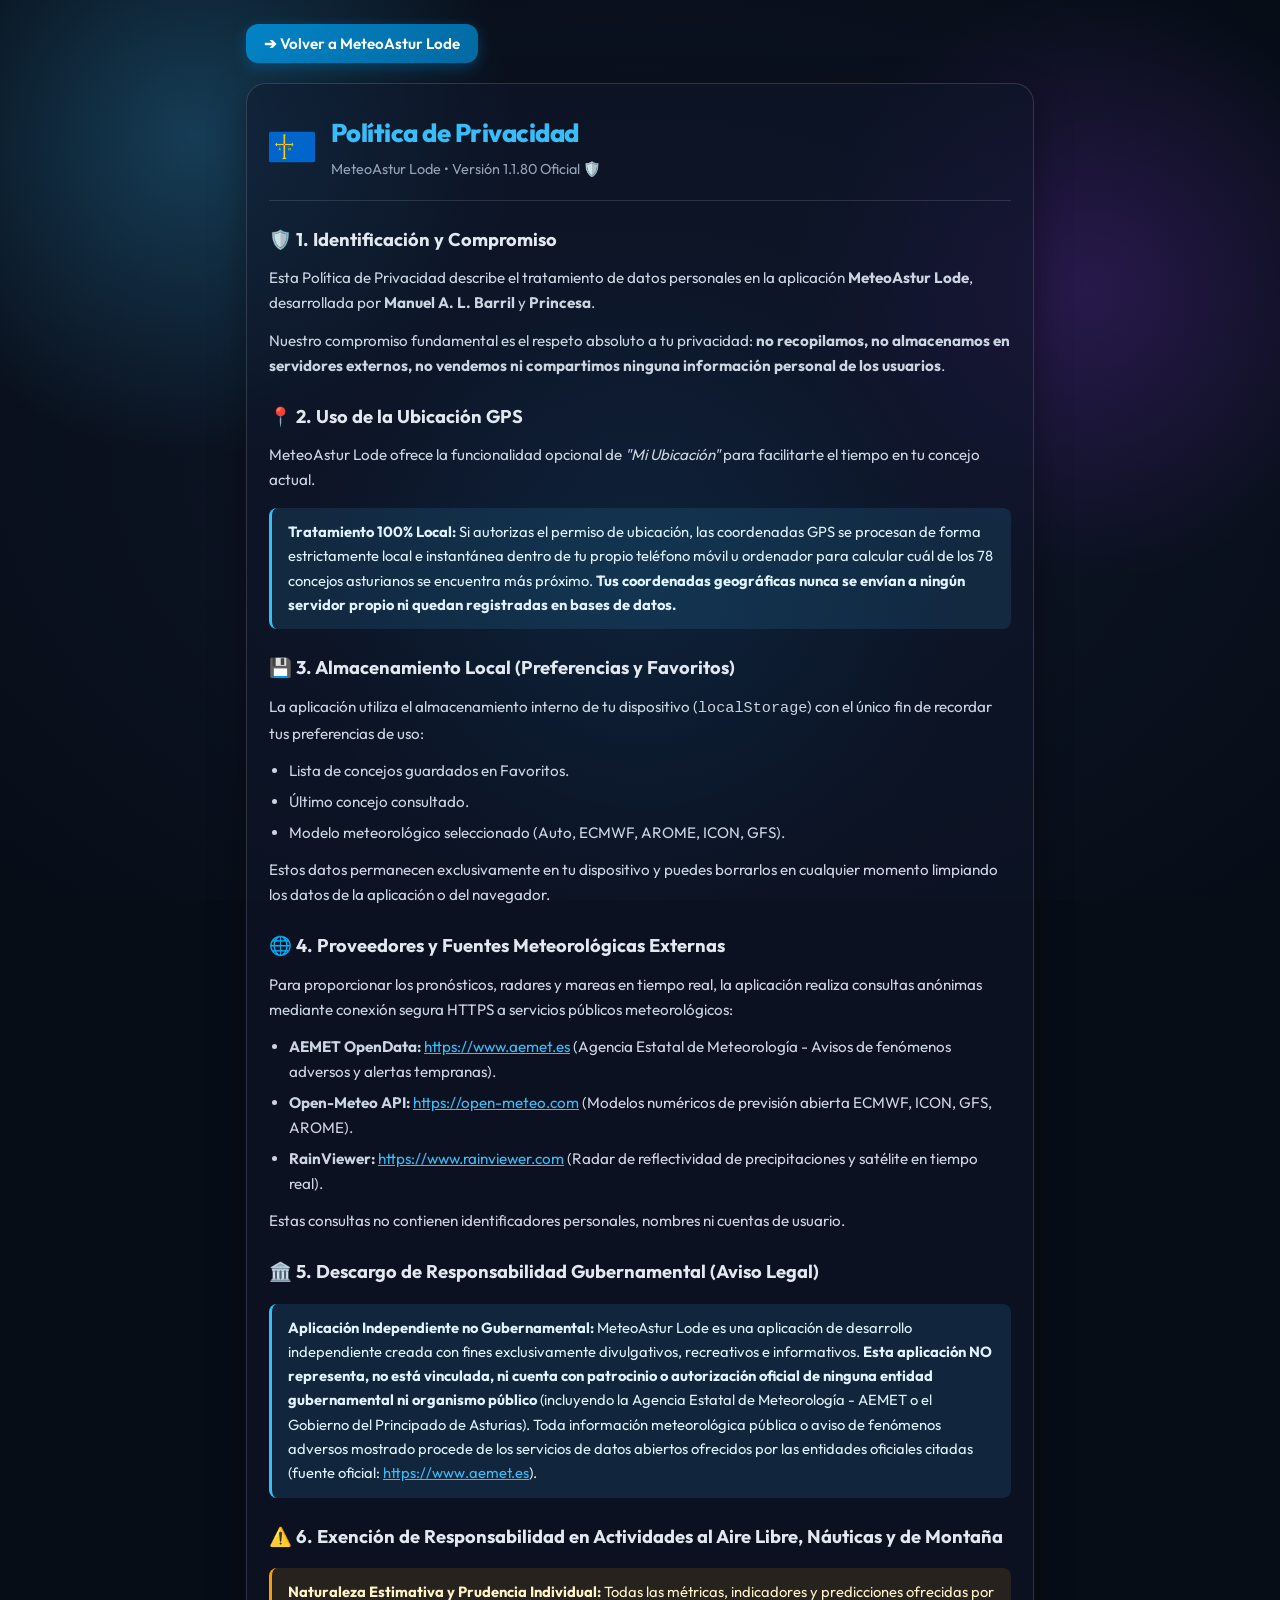
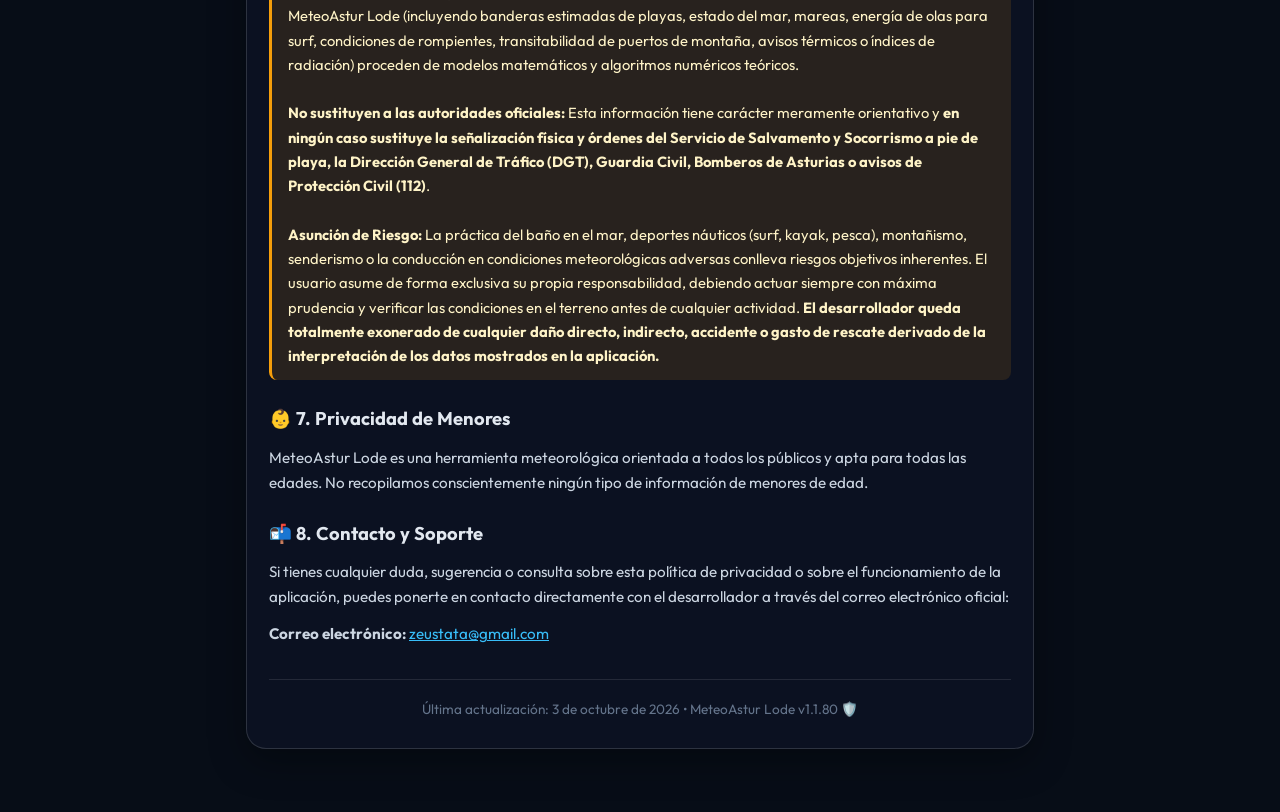
==== commit b440be29: "v1.1.80: Integracion oficial de avisos AEMET en tiempo real y workflow de MeteoAlarm" ====
--- a/privacy.html
+++ b/privacy.html
@@ -125,7 +125,7 @@
         <img src="icons/bandera-asturias.svg" alt="Bandera de Asturias" class="privacy-flag">
         <div class="privacy-title-group">
           <h1>Política de Privacidad</h1>
-          <div class="privacy-subtitle">MeteoAstur Lode • Versión 1.1.79 Oficial 🛡️</div>
+          <div class="privacy-subtitle">MeteoAstur Lode • Versión 1.1.80 Oficial 🛡️</div>
         </div>
       </div>
 
@@ -195,7 +195,7 @@
       </div>
 
       <div class="privacy-footer-tag">
-        Última actualización: 3 de octubre de 2026 • MeteoAstur Lode v1.1.79 🛡️
+        Última actualización: 3 de octubre de 2026 • MeteoAstur Lode v1.1.80 🛡️
       </div>
     </div>
   </div>
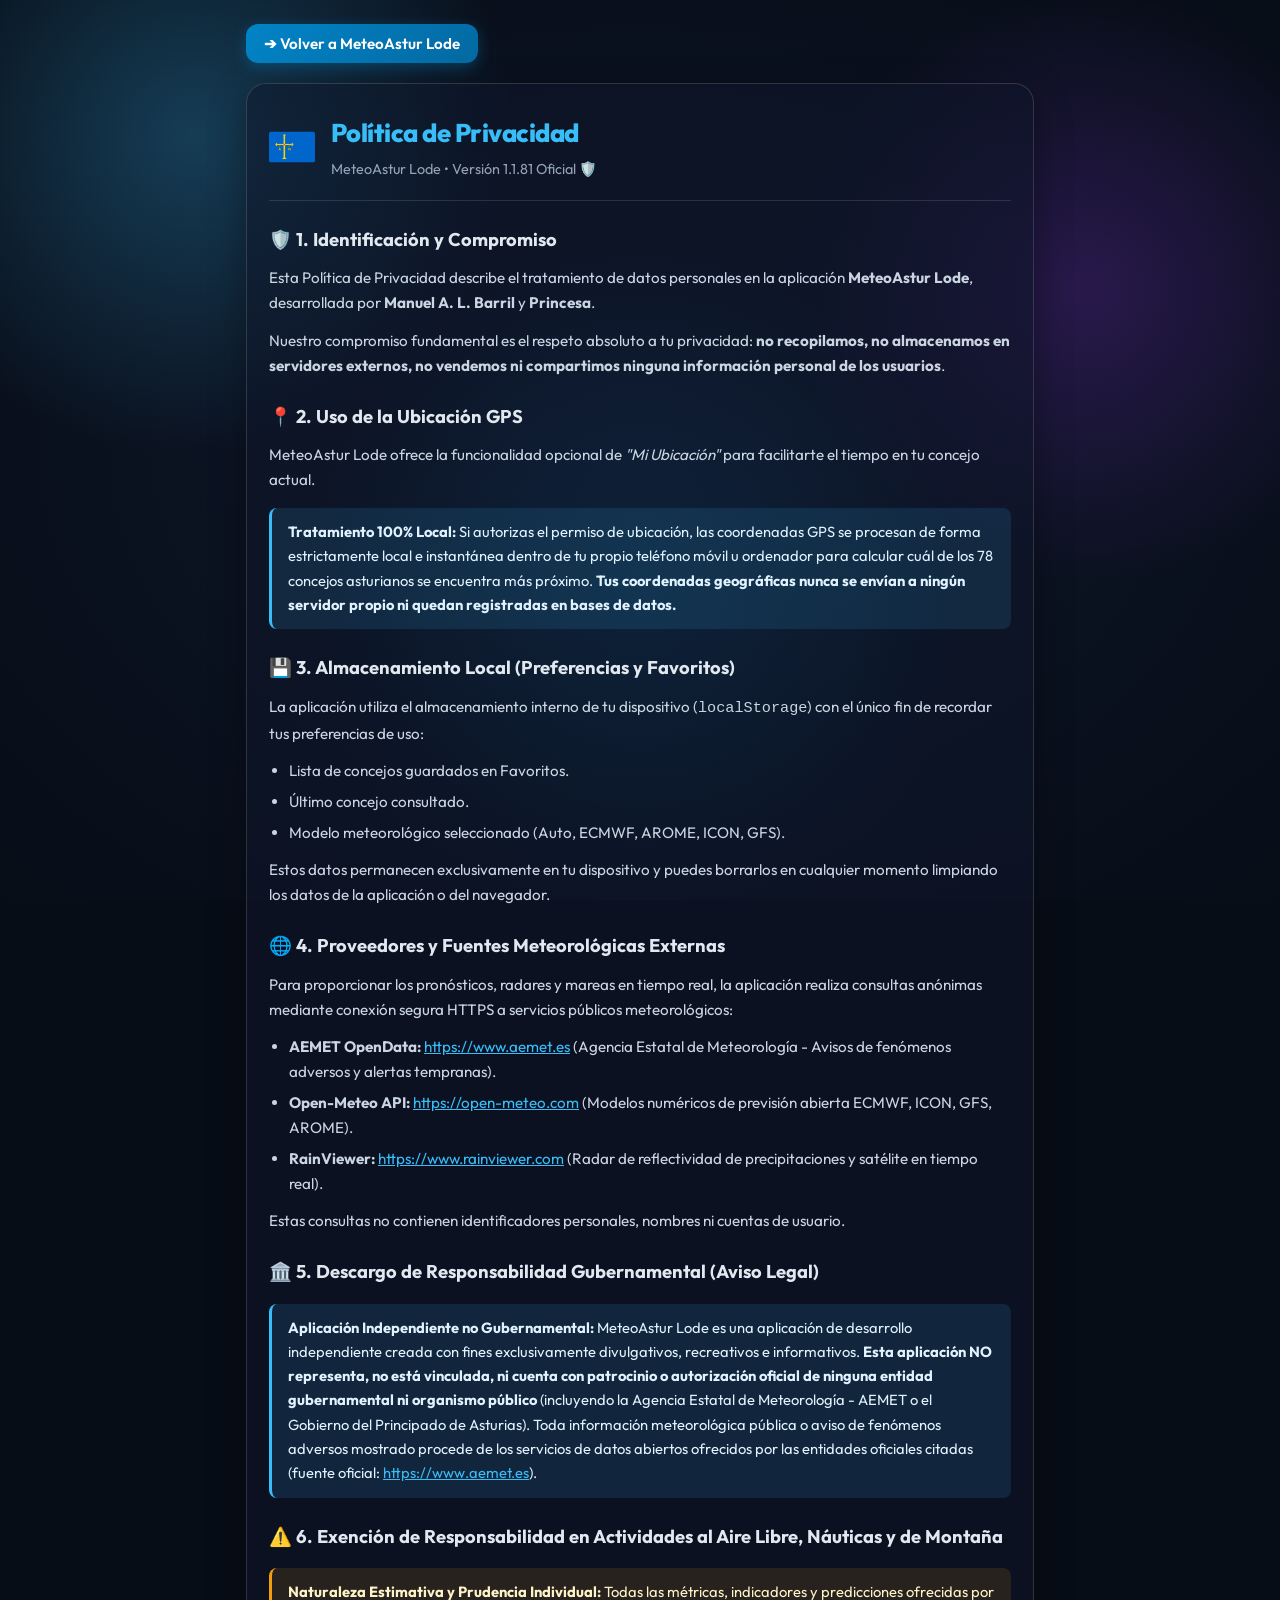
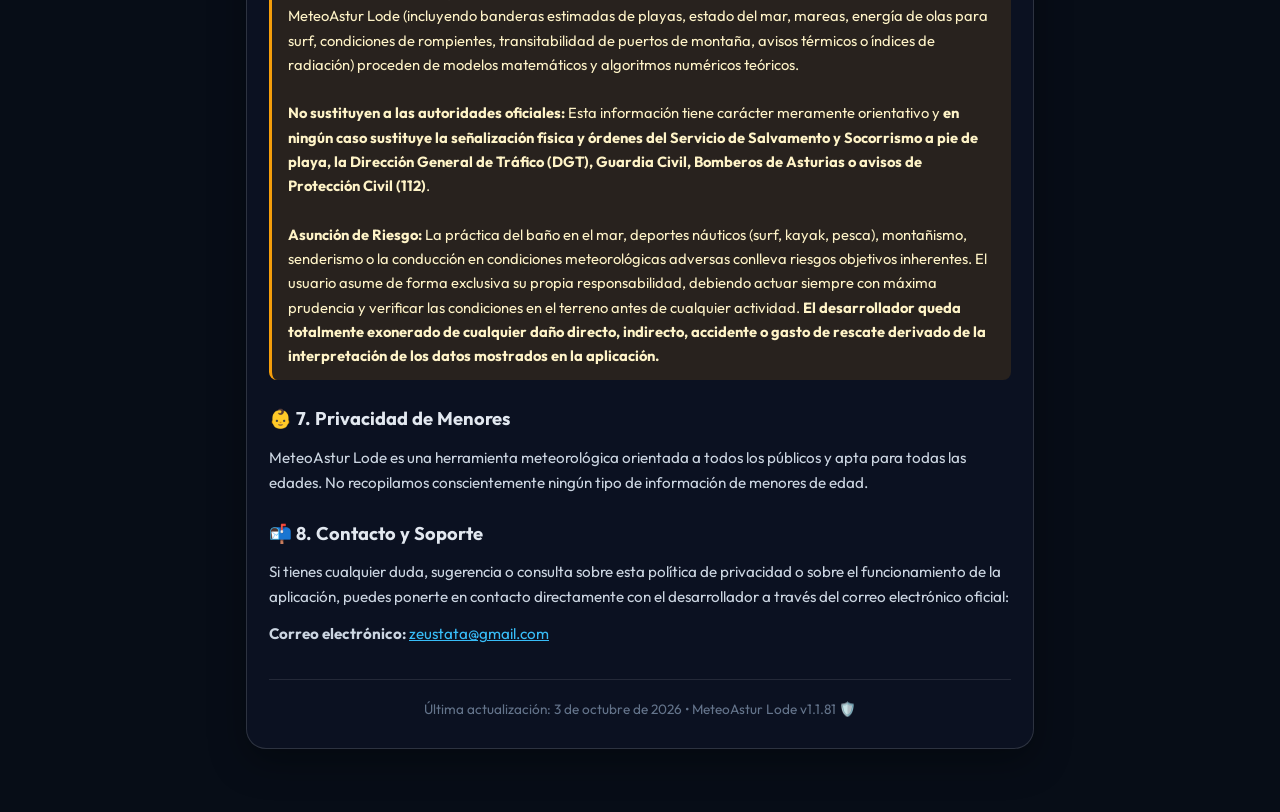
==== commit e7e7c1dd: "UX: Implementado acordeón desplegable para avisos AEMET (v1.1.81)" ====
--- a/privacy.html
+++ b/privacy.html
@@ -125,7 +125,7 @@
         <img src="icons/bandera-asturias.svg" alt="Bandera de Asturias" class="privacy-flag">
         <div class="privacy-title-group">
           <h1>Política de Privacidad</h1>
-          <div class="privacy-subtitle">MeteoAstur Lode • Versión 1.1.80 Oficial 🛡️</div>
+          <div class="privacy-subtitle">MeteoAstur Lode • Versión 1.1.81 Oficial 🛡️</div>
         </div>
       </div>
 
@@ -195,7 +195,7 @@
       </div>
 
       <div class="privacy-footer-tag">
-        Última actualización: 3 de octubre de 2026 • MeteoAstur Lode v1.1.80 🛡️
+        Última actualización: 3 de octubre de 2026 • MeteoAstur Lode v1.1.81 🛡️
       </div>
     </div>
   </div>
--- a/css/components.css
+++ b/css/components.css
@@ -1,8190 +1,8195 @@
-/* --- APPLE LIQUID GLASS UNIFIED ENGINE (ALL MAIN CARDS) --- */
-.hero-weather-card,
-.forecast-block,
-.sensor-card,
-.chart-card,
-.marine-card,
-.mountain-card,
-.astronomy-card,
-.surf-card,
-.laundry-card {
-  background: var(--bg-surface);
-  border: 1px solid var(--border-glass);
-  border-radius: var(--radius-lg);
-  box-shadow: inset 0 1px 1px 0 rgba(255, 255, 255, 0.45), var(--shadow-card), 0 16px 40px 0 rgba(0, 0, 0, 0.40);
-  position: relative;
-  overflow: hidden;
-  backdrop-filter: blur(var(--glass-blur, 24px)) saturate(190%);
-  -webkit-backdrop-filter: blur(var(--glass-blur, 24px)) saturate(190%);
-  transition: border-color 0.3s ease;
-}
-
-/* --- MODO ECONOMÍA: dispositivos con CPU/RAM limitada ---
-   La clase .low-perf la añade gyroGlass.js al detectar el hardware.
-   Reduce el blur, elimina el box-shadow dinámico y suprime transiciones
-   costosas para ahorrar GPU en móviles antiguos (Snapdragon 4xx, Mali-T6xx). */
-.low-perf .hero-weather-card,
-.low-perf .forecast-block,
-.low-perf .sensor-card,
-.low-perf .chart-card,
-.low-perf .marine-card,
-.low-perf .mountain-card,
-.low-perf .astronomy-card,
-.low-perf .surf-card,
-.low-perf .laundry-card {
-  backdrop-filter: blur(12px) saturate(150%);
-  -webkit-backdrop-filter: blur(12px) saturate(150%);
-  box-shadow: inset 0 1px 1px 0 rgba(255, 255, 255, 0.35), var(--shadow-card);
-  transition: border-color 0.3s ease;
-  transform: none;
-}
-
-/* El pseudo-elemento ::after (halo óptico) también se simplifica en modo economía */
-.low-perf .hero-weather-card::after,
-.low-perf .forecast-block::after,
-.low-perf .sensor-card::after,
-.low-perf .chart-card::after,
-.low-perf .marine-card::after,
-.low-perf .mountain-card::after,
-.low-perf .astronomy-card::after,
-.low-perf .surf-card::after,
-.low-perf .laundry-card::after {
-  display: none;
-}
-
-
-.hero-weather-card {
-  padding: 24px 28px;
-  margin-bottom: 20px;
-}
-
-.hero-weather-card::after,
-.forecast-block::after,
-.sensor-card::after,
-.chart-card::after,
-.marine-card::after,
-.mountain-card::after,
-.astronomy-card::after,
-.surf-card::after,
-.laundry-card::after {
-  content: '';
-  position: absolute;
-  inset: 0;
-  border-radius: inherit;
-  background: radial-gradient(
-    circle 500px at var(--glass-x, 50%) var(--glass-y, 30%),
-    rgba(255, 255, 255, calc(0.20 + var(--glass-mist, 0) * 0.18)) 0%,
-    rgba(255, 255, 255, 0.05) 45%,
-    transparent 75%
-  );
-  mix-blend-mode: overlay;
-  pointer-events: none;
-  z-index: 1;
-  transition: opacity 0.3s ease;
-}
-
-.hero-weather-card::before {
-  content: '';
-  position: absolute;
-  top: 0;
-  left: 0;
-  width: 100%;
-  height: 4px;
-  background: linear-gradient(to right, #38bdf8, #06b6d4, #f59e0b);
-  z-index: 1;
-}
-
-.hero-top-row {
-  display: flex;
-  justify-content: space-between;
-  align-items: flex-start;
-  gap: 16px;
-  margin-bottom: 16px;
-}
-
-.hero-location-block {
-  display: flex;
-  flex-direction: column;
-  gap: 4px;
-}
-
-.location-badge {
-  display: inline-block;
-  align-self: flex-start;
-  font-size: 0.78rem;
-  font-weight: 700;
-  color: var(--primary);
-  background: rgba(56, 189, 248, 0.12);
-  border: 1px solid rgba(56, 189, 248, 0.25);
-  padding: 3px 10px;
-  border-radius: 6px;
-  margin-bottom: 4px;
-}
-
-.location-title {
-  font-size: 1.35rem;
-  font-weight: 800;
-  letter-spacing: -0.3px;
-  line-height: 1.25;
-  color: var(--text-main);
-}
-
-.location-locality {
-  font-size: 0.90rem;
-  font-weight: 600;
-  color: #cbd5e1;
-  letter-spacing: normal;
-  display: inline-block;
-  margin-left: 4px;
-  vertical-align: baseline;
-}
-
-.location-meta {
-  font-size: 0.82rem;
-  color: #cbd5e1;
-  font-weight: 600;
-}
-
-.section-subtitle {
-  font-size: 0.84rem;
-  color: #cbd5e1;
-  font-weight: 500;
-  line-height: 1.3;
-  display: block;
-  margin-top: 2px;
-}
-
-.hero-icon-block {
-  font-size: 2.8rem;
-  line-height: 1;
-  filter: drop-shadow(0 4px 10px rgba(0,0,0,0.25));
-  flex-shrink: 0;
-}
-
-.hero-main-row {
-  display: flex;
-  align-items: flex-end;
-  justify-content: space-between;
-  gap: 14px;
-  padding-top: 14px;
-  border-top: 1px solid rgba(255, 255, 255, 0.08);
-}
-
-.hero-divider {
-  width: 100%;
-  height: 1px;
-  background: rgba(255, 255, 255, 0.08);
-  margin: 12px 0;
-  border: none;
-  flex-shrink: 0;
-}
-
-.hero-divider + .climatology-strip {
-  margin-top: 0;
-}
-
-.hero-divider + .umbrella-advisor-strip {
-  margin-top: 0;
-}
-
-.temp-primary-block {
-  display: flex;
-  flex-direction: column;
-  gap: 8px;
-  align-items: flex-start;
-  flex-shrink: 0;
-}
-
-.temp-primary {
-  display: flex;
-  align-items: flex-start;
-}
-
-.temp-val {
-  font-size: 2.6rem;
-  font-weight: 800;
-  line-height: 0.95;
-  letter-spacing: -1px;
-  font-family: 'Outfit', sans-serif;
-  color: var(--text-main);
-}
-
-.temp-unit {
-  font-size: 1.15rem;
-  font-weight: 700;
-  color: var(--primary);
-  margin-left: 3px;
-  margin-top: 2px;
-}
-
-.temp-info-block {
-  display: flex;
-  flex-direction: column;
-  gap: 4px;
-  align-items: flex-end;
-  text-align: right;
-  min-width: 0;
-}
-
-.condition-name {
-  font-size: 1.05rem;
-  font-weight: 800;
-  color: var(--text-main);
-  line-height: 1.2;
-  word-break: break-word;
-}
-
-.temp-feels {
-  font-size: 0.80rem;
-  color: var(--text-muted);
-}
-
-.temp-feels strong {
-  color: var(--text-main);
-}
-
-.temp-minmax-pills {
-  display: flex;
-  gap: 6px;
-  align-items: center;
-}
-
-.hero-actions-toolbar {
-  display: flex;
-  align-items: center;
-  gap: 8px;
-  margin-top: 4px;
-}
-
-.t-pill {
-  font-size: 0.92rem;
-  font-weight: 800;
-  padding: 4px 10px;
-  border-radius: 7px;
-  letter-spacing: -0.2px;
-}
-
-.t-pill.min {
-  color: #60a5fa;
-  background: rgba(96, 165, 250, 0.12);
-  border: 1px solid rgba(96, 165, 250, 0.25);
-}
-
-.t-pill.max {
-  color: #f87171;
-  background: rgba(248, 113, 113, 0.12);
-  border: 1px solid rgba(248, 113, 113, 0.25);
-}
-
-/* --- FRANJA DE TIEMPO HABITUAL / CLIMATOLOGÍA 30 AÑOS AEMET --- */
-.climatology-strip {
-  margin-top: 14px;
-  padding: 10px 14px;
-  border-radius: 12px;
-  background: rgba(15, 23, 42, 0.55);
-  border: 1px solid rgba(255, 255, 255, 0.08);
-  display: flex;
-  flex-direction: column;
-  gap: 8px;
-  box-sizing: border-box;
-  width: 100%;
-  transition: background 0.2s ease, border-color 0.2s ease;
-}
-
-.climatology-top-row {
-  display: flex;
-  align-items: center;
-  gap: 10px;
-  width: 100%;
-}
-
-.climatology-records-row {
-  display: flex;
-  flex-direction: column;
-  gap: 7px;
-  padding-top: 7px;
-  border-top: 1px solid rgba(255, 255, 255, 0.08);
-  font-size: 0.75rem;
-  width: 100%;
-}
-
-.climatology-records-header {
-  display: flex;
-  align-items: center;
-  justify-content: space-between;
-  flex-wrap: wrap;
-  gap: 6px;
-  width: 100%;
-}
-
-.records-station-tag {
-  color: #94a3b8;
-  font-weight: 700;
-  display: inline-flex;
-  align-items: center;
-  gap: 4px;
-}
-
-.records-zone-pill {
-  display: inline-flex;
-  align-items: center;
-  gap: 5px;
-  background: rgba(56, 189, 248, 0.12);
-  border: 1px solid rgba(56, 189, 248, 0.28);
-  color: #7dd3fc;
-  padding: 2px 8px;
-  border-radius: 6px;
-  font-weight: 600;
-  font-size: 0.72rem;
-  box-shadow: 0 1px 3px rgba(0, 0, 0, 0.2);
-}
-
-.records-zone-pill small {
-  color: #cbd5e1;
-  font-weight: 400;
-  opacity: 0.88;
-}
-
-.climatology-records-pills {
-  display: flex;
-  align-items: center;
-  flex-wrap: wrap;
-  gap: 6px;
-  width: 100%;
-}
-
-.record-mini-pill {
-  display: inline-flex;
-  align-items: center;
-  gap: 4px;
-  background: rgba(15, 23, 42, 0.45);
-  border: 1px solid rgba(255, 255, 255, 0.08);
-  padding: 2px 7px;
-  border-radius: 6px;
-  color: #cbd5e1;
-}
-
-.record-mini-pill strong {
-  color: #f1f5f9;
-}
-
-.record-mini-pill small {
-  color: #94a3b8;
-  font-size: 0.70rem;
-}
-
-.climatology-strip:hover {
-  background: rgba(15, 23, 42, 0.70);
-  border-color: rgba(255, 255, 255, 0.14);
-}
-
-.climatology-strip.clima-warm {
-  border-left: 3px solid #ef4444;
-}
-
-.climatology-strip.clima-cool {
-  border-left: 3px solid #38bdf8;
-}
-
-.climatology-strip.clima-normal {
-  border-left: 3px solid #10b981;
-}
-
-.climatology-left {
-  display: flex;
-  align-items: center;
-  gap: 10px;
-  min-width: 0;
-  flex: 1 1 auto;
-}
-
-.climatology-header-left {
-  display: inline-flex;
-  align-items: center;
-  gap: 8px;
-  min-width: 0;
-  flex: 1 1 auto;
-}
-
-.climatology-desc-row {
-  display: flex;
-  align-items: center;
-  width: 100%;
-  padding-left: 2px;
-}
-
-.climatology-icon {
-  font-size: 1.25rem;
-  line-height: 1;
-  flex-shrink: 0;
-}
-
-.climatology-text-group {
-  display: flex;
-  flex-wrap: wrap;
-  align-items: center;
-  gap: 6px 8px;
-  min-width: 0;
-}
-
-.climatology-badge {
-  display: inline-flex;
-  align-items: center;
-  gap: 6px;
-  font-size: 0.78rem;
-  font-weight: 700;
-  padding: 4px 11px;
-  border-radius: 999px;
-  letter-spacing: -0.1px;
-  white-space: nowrap;
-  cursor: pointer;
-  font-family: inherit;
-  border: 1px solid transparent;
-  background: transparent;
-  transition: transform 0.15s ease;
-  user-select: none;
-  -webkit-tap-highlight-color: transparent;
-}
-
-.climatology-badge:hover {
-  transform: translateY(-1px);
-  filter: brightness(1.18);
-}
-
-.climatology-badge:active {
-  transform: scale(0.97);
-}
-
-.climatology-badge.clima-warm,
-.clima-warm .climatology-badge {
-  color: #f87171 !important;
-  background: rgba(239, 68, 68, 0.16) !important;
-  border: 1px solid rgba(239, 68, 68, 0.35) !important;
-}
-
-.climatology-badge.clima-cool,
-.clima-cool .climatology-badge {
-  color: #38bdf8 !important;
-  background: rgba(56, 189, 248, 0.16) !important;
-  border: 1px solid rgba(56, 189, 248, 0.35) !important;
-}
-
-.climatology-badge.clima-normal,
-.clima-normal .climatology-badge {
-  color: #34d399 !important;
-  background: rgba(16, 185, 129, 0.16) !important;
-  border: 1px solid rgba(16, 185, 129, 0.35) !important;
-}
-
-.clima-bulb {
-  display: inline-block;
-  font-size: 0.90em;
-  margin-left: 2px;
-  vertical-align: middle;
-  opacity: 0.95;
-  text-shadow: 0 0 4px rgba(250, 204, 21, 0.75);
-  transition: transform 0.2s ease;
-}
-
-.climatology-badge:hover .clima-bulb {
-  transform: scale(1.2) rotate(8deg);
-  text-shadow: 0 0 8px rgba(250, 204, 21, 0.95);
-}
-
-.climatology-desc {
-  font-size: 0.80rem;
-  color: #cbd5e1;
-  line-height: 1.35;
-}
-
-.climatology-desc strong {
-  color: #ffffff;
-  font-weight: 700;
-}
-
-.btn-explain-clima {
-  background: rgba(56, 189, 248, 0.12);
-  color: #7dd3fc;
-  border: 1px solid rgba(56, 189, 248, 0.30);
-  padding: 5px 11px;
-  border-radius: 8px;
-  font-size: 0.76rem;
-  font-weight: 700;
-  cursor: pointer;
-  white-space: nowrap;
-  flex-shrink: 0;
-  display: inline-flex;
-  align-items: center;
-  gap: 5px;
-  transition: background 0.2s ease, border-color 0.2s ease, transform 0.15s ease;
-}
-
-.btn-explain-clima:hover {
-  background: rgba(56, 189, 248, 0.24);
-  color: #ffffff;
-  border-color: #38bdf8;
-  transform: translateY(-1px);
-}
-
-@media (max-width: 480px) {
-  .climatology-strip {
-    padding: 10px 12px;
-    gap: 7px;
-  }
-  .climatology-top-row {
-    display: flex;
-    align-items: center;
-    justify-content: space-between;
-    gap: 8px;
-    width: 100%;
-    flex-wrap: wrap;
-  }
-  .climatology-header-left {
-    gap: 6px;
-  }
-  .btn-explain-clima {
-    padding: 3px 8px;
-    font-size: 0.72rem;
-  }
-  .climatology-desc {
-    font-size: 0.78rem;
-  }
-  .climatology-records-header {
-    gap: 4px;
-  }
-  .records-station-tag {
-    font-size: 0.72rem;
-  }
-  .records-zone-pill {
-    font-size: 0.68rem;
-    padding: 2px 6px;
-  }
-  .record-mini-pill {
-    font-size: 0.69rem;
-    padding: 2px 6px;
-  }
-}
-
-.foehn-alert {
-  margin-top: 16px;
-  padding: 12px 16px;
-  background: rgba(245, 158, 11, 0.15);
-  border: 1px solid rgba(245, 158, 11, 0.4);
-  border-radius: var(--radius-md);
-  display: flex;
-  align-items: center;
-  gap: 12px;
-  font-size: 0.88rem;
-  color: #fbbf24;
-}
-
-/* --- SENSORS GRID --- */
-.sensors-grid {
-  display: grid;
-  grid-template-columns: repeat(auto-fit, minmax(320px, 1fr));
-  gap: 18px;
-  margin-bottom: 24px;
-}
-
-.sensor-card {
-  padding: 20px 24px;
-}
-
-.sensor-card:hover {
-  transform: translateY(-2px);
-  border-color: var(--border-glow);
-  box-shadow: var(--shadow-card), 0 8px 24px rgba(56, 189, 248, 0.15);
-}
-
-.sensor-header {
-  display: flex;
-  align-items: center;
-  justify-content: space-between;
-  gap: 10px;
-  margin-bottom: 14px;
-}
-
-.sensor-header-left {
-  display: flex;
-  align-items: center;
-  gap: 10px;
-}
-
-.btn-explain-sensor {
-  background: rgba(245, 158, 11, 0.15);
-  border: 1px solid rgba(245, 158, 11, 0.4);
-  color: #fbbf24;
-  padding: 4px 10px;
-  border-radius: 12px;
-  font-size: 0.76rem;
-  font-weight: 700;
-  cursor: pointer;
-  display: inline-flex;
-  align-items: center;
-  gap: 4px;
-  transition: all 0.2s ease;
-  font-family: inherit;
-}
-
-.btn-explain-sensor:hover {
-  background: rgba(245, 158, 11, 0.3);
-  border-color: #f59e0b;
-  color: #ffffff;
-  transform: translateY(-1px);
-  box-shadow: 0 0 10px rgba(245, 158, 11, 0.3);
-}
-
-.btn-explain-sensor:active {
-  transform: scale(0.96);
-}
-
-.sensor-icon {
-  font-size: 1.2rem;
-}
-
-.sensor-title {
-  font-size: 0.88rem;
-  font-weight: 600;
-  color: var(--text-muted);
-  text-transform: uppercase;
-  letter-spacing: 0.5px;
-}
-
-.sensor-val {
-  font-size: 2.2rem;
-  font-weight: 800;
-  line-height: 1.1;
-  color: var(--text-main);
-  margin-bottom: 6px;
-}
-
-.sensor-val small {
-  font-size: 1rem;
-  font-weight: 600;
-  color: var(--text-muted);
-}
-
-.sensor-sub {
-  font-size: 0.88rem;
-  color: var(--text-muted);
-  margin-top: 4px;
-}
-
-/* Rosa de los Vientos / Anemómetro Aerodinámico */
-.wind-body {
-  display: flex;
-  align-items: center;
-  gap: 18px;
-}
-
-.compass-dial {
-  width: 92px;
-  height: 92px;
-  border-radius: 50%;
-  border: 1.5px solid rgba(56, 189, 248, 0.25);
-  position: relative;
-  background: radial-gradient(circle, rgba(15, 23, 42, 0.95) 0%, rgba(2, 6, 23, 0.98) 100%);
-  display: flex;
-  align-items: center;
-  justify-content: center;
-  box-shadow: 0 0 15px rgba(0, 0, 0, 0.4), inset 0 0 10px rgba(0, 0, 0, 0.5);
-  overflow: hidden;
-}
-
-.compass-axis-v {
-  position: absolute;
-  top: 14px;
-  bottom: 14px;
-  left: 50%;
-  width: 1px;
-  background: rgba(255, 255, 255, 0.08);
-  transform: translateX(-50%);
-}
-
-.compass-axis-h {
-  position: absolute;
-  left: 14px;
-  right: 14px;
-  top: 50%;
-  height: 1px;
-  background: rgba(255, 255, 255, 0.08);
-  transform: translateY(-50%);
-}
-
-.compass-cardinal {
-  position: absolute;
-  font-size: 0.72rem;
-  font-weight: 900;
-  color: var(--text-dim);
-  z-index: 2;
-}
-
-.card-n { top: 3px; color: var(--primary); }
-.card-e { right: 5px; }
-.card-s { bottom: 3px; }
-.card-w { left: 5px; }
-
-.compass-needle {
-  position: absolute;
-  width: 100%;
-  height: 100%;
-  top: 0;
-  left: 0;
-  display: flex;
-  align-items: center;
-  justify-content: center;
-  z-index: 3;
-  transition: transform 0.6s cubic-bezier(0.34, 1.56, 0.64, 1);
-}
-
-.wind-arrow-svg {
-  filter: drop-shadow(0 2px 6px rgba(0, 0, 0, 0.6));
-  display: block;
-}
-
-.compass-center-dot {
-  position: absolute;
-  width: 6px;
-  height: 6px;
-  border-radius: 50%;
-  background: #38bdf8;
-  border: 1.5px solid #0f172a;
-  z-index: 4;
-}
-
-.wind-flow-tag {
-  color: #38bdf8 !important;
-  font-size: 0.78rem !important;
-  font-weight: 700 !important;
-}
-
-/* Pressure & Humidity Gauges */
-.pressure-gauge-bar, .humidity-progress {
-  height: 8px;
-  background: rgba(255, 255, 255, 0.1);
-  border-radius: 4px;
-  overflow: hidden;
-  margin: 12px 0 6px;
-}
-
-.gauge-fill {
-  height: 100%;
-  background: linear-gradient(to right, #38bdf8, #10b981);
-  transition: width 0.4s ease;
-}
-
-.hum-bar {
-  height: 100%;
-  background: linear-gradient(to right, #06b6d4, #3b82f6);
-}
-
-.gauge-labels {
-  display: flex;
-  justify-content: space-between;
-  font-size: 0.72rem;
-  color: var(--text-dim);
-}
-
-.trend-badge {
-  font-weight: 700;
-  padding: 2px 6px;
-  border-radius: 4px;
-}
-
-.trend-up { color: #10b981; background: rgba(16, 185, 129, 0.1); }
-.trend-down { color: #ef4444; background: rgba(239, 68, 68, 0.1); }
-.trend-stable { color: var(--primary); background: rgba(56, 189, 248, 0.1); }
-
-/* --- MARINE & MOUNTAIN MODULES --- */
-.marine-card, .mountain-card {
-  background: var(--bg-surface);
-  border: 1px solid var(--border-glass);
-  border-radius: var(--radius-lg);
-  padding: 24px 28px;
-  box-shadow: var(--shadow-card);
-  margin-bottom: 24px;
-}
-
-.section-title-wrap {
-  display: flex;
-  justify-content: space-between;
-  align-items: center;
-  flex-wrap: wrap;
-  gap: 12px;
-  margin-bottom: 20px;
-}
-
-.section-badge {
-  display: inline-block;
-  font-size: 0.8rem;
-  font-weight: 700;
-  color: var(--accent-sea);
-  background: rgba(6, 182, 212, 0.12);
-  padding: 3px 8px;
-  border-radius: 6px;
-  margin-bottom: 4px;
-}
-
-.mountain-badge {
-  color: #38bdf8;
-  background: rgba(56, 189, 248, 0.12);
-}
-
-.section-heading {
-  font-size: 1.4rem;
-  font-weight: 800;
-}
-
-.sea-state-pill, .altitude-pill {
-  padding: 6px 14px;
-  border-radius: 20px;
-  font-size: 0.85rem;
-  font-weight: 700;
-}
-
-.altitude-pill {
-  background: rgba(56, 189, 248, 0.14);
-  color: #38bdf8;
-  border: 1px solid rgba(56, 189, 248, 0.35);
-  box-shadow: 0 2px 10px rgba(14, 165, 233, 0.15);
-}
-
-.marine-grid, .mountain-grid {
-  display: grid;
-  grid-template-columns: repeat(auto-fit, minmax(240px, 1fr));
-  gap: 16px;
-}
-
-.marine-widget, .mountain-widget {
-  background: var(--bg-surface-elevated);
-  border: 1px solid var(--border-glass);
-  border-radius: var(--radius-md);
-  padding: 16px 20px;
-}
-
-.widget-label, .m-label {
-  font-size: 0.8rem;
-  font-weight: 700;
-  color: #cbd5e1;
-  text-transform: uppercase;
-  letter-spacing: 0.4px;
-  margin-bottom: 6px;
-}
-
-.widget-value, .m-value {
-  font-size: 1.8rem;
-  font-weight: 800;
-  color: var(--text-main);
-  margin-bottom: 4px;
-}
-
-.unit {
-  font-size: 0.95rem;
-  color: var(--text-muted);
-}
-
-.widget-detail, .m-detail {
-  font-size: 0.85rem;
-  color: #cbd5e1;
-}
-
-.highlight-widget {
-  border-color: rgba(56, 189, 248, 0.3);
-  background: linear-gradient(135deg, rgba(30, 41, 59, 0.45), rgba(14, 116, 144, 0.2));
-}
-
-/* --- MAREÓGRAFO INTERACTIVO EN TIEMPO REAL & CUADRO DE MAREAS --- */
-.mareografo-card, .weekly-tides-card {
-  grid-column: 1 / -1;
-  background: var(--bg-surface);
-  border: 1px solid var(--border-glass);
-  border-radius: var(--radius-lg);
-  padding: 22px 24px;
-  box-shadow: var(--shadow-card);
-}
-
-.mareografo-header, .weekly-tides-header {
-  display: flex;
-  justify-content: space-between;
-  align-items: center;
-  gap: 12px;
-  flex-wrap: wrap;
-  margin-bottom: 18px;
-}
-
-.mareografo-title-wrap, .weekly-title-wrap {
-  display: flex;
-  align-items: center;
-  gap: 12px;
-}
-
-.mareografo-icon, .weekly-icon {
-  font-size: 2rem;
-  line-height: 1;
-}
-
-.mareografo-title, .weekly-title {
-  font-size: 1.25rem;
-  font-weight: 800;
-  color: var(--text-main);
-  letter-spacing: -0.3px;
-}
-
-.mareografo-subtitle, .weekly-subtitle {
-  font-size: 0.84rem;
-  color: #cbd5e1;
-  font-weight: 500;
-}
-
-.mareografo-live-badge {
-  display: inline-flex;
-  align-items: center;
-  gap: 6px;
-  padding: 6px 14px;
-  border-radius: 20px;
-  font-size: 0.84rem;
-  font-weight: 700;
-  letter-spacing: 0.3px;
-}
-
-.mareografo-metrics-row {
-  display: grid;
-  grid-template-columns: repeat(auto-fit, minmax(180px, 1fr));
-  gap: 12px;
-  margin-bottom: 18px;
-}
-
-.tide-metric-pill {
-  background: var(--bg-surface-elevated);
-  border: 1px solid var(--border-glass);
-  border-radius: var(--radius-md);
-  padding: 14px 16px;
-  display: flex;
-  flex-direction: column;
-  gap: 6px;
-}
-
-.t-label-row {
-  display: flex;
-  justify-content: space-between;
-  align-items: center;
-  width: 100%;
-  gap: 8px;
-}
-
-.t-label {
-  font-size: 0.76rem;
-  font-weight: 700;
-  text-transform: uppercase;
-  color: #cbd5e1;
-  letter-spacing: 0.5px;
-}
-
-.t-value {
-  font-size: 1.6rem;
-  font-weight: 800;
-  color: var(--text-main);
-  line-height: 1.1;
-  font-family: 'JetBrains Mono', monospace;
-}
-
-.t-unit {
-  font-size: 0.95rem;
-  color: var(--text-muted);
-  font-weight: 600;
-}
-
-.t-subvalue {
-  font-size: 0.82rem;
-  color: #cbd5e1;
-  font-weight: 500;
-}
-
-.tide-progress-wrap {
-  width: 100%;
-  height: 8px;
-  background: rgba(15, 23, 42, 0.6);
-  border-radius: 4px;
-  overflow: hidden;
-  margin: 4px 0 2px;
-  border: 1px solid rgba(255, 255, 255, 0.08);
-}
-
-.tide-progress-bar {
-  height: 100%;
-  border-radius: 4px;
-  transition: width 0.6s ease;
-}
-
-.highlight-countdown {
-  border-color: rgba(56, 189, 248, 0.4);
-  background: linear-gradient(135deg, rgba(2, 132, 199, 0.18), rgba(15, 23, 42, 0.35));
-}
-
-.t-countdown {
-  font-size: 1.35rem;
-  font-weight: 800;
-  color: #38bdf8;
-  font-family: 'JetBrains Mono', monospace;
-}
-
-.t-badge-small {
-  display: inline-block;
-  align-self: flex-start;
-  font-size: 0.72rem;
-  font-weight: 700;
-  padding: 3px 8px;
-  border-radius: 6px;
-  margin-top: 2px;
-}
-
-.tide-spring {
-  background: rgba(239, 68, 68, 0.18);
-  color: #f87171;
-  border: 1px solid rgba(239, 68, 68, 0.4);
-}
-
-.tide-medium {
-  background: rgba(245, 158, 11, 0.18);
-  color: #fbbf24;
-  border: 1px solid rgba(245, 158, 11, 0.4);
-}
-
-.tide-neap {
-  background: rgba(16, 185, 129, 0.18);
-  color: #34d399;
-  border: 1px solid rgba(16, 185, 129, 0.4);
-}
-
-.tide-chart-container {
-  width: 100%;
-  background: rgba(10, 18, 32, 0.4);
-  border: 1px solid var(--border-glass);
-  border-radius: var(--radius-md);
-  padding: 14px 12px 16px;
-  margin-bottom: 18px;
-  position: relative;
-  overflow: hidden;
-}
-
-.tide-scroll-hint-bar {
-  display: flex;
-  justify-content: flex-end;
-  margin-bottom: 8px;
-}
-
-.tide-scroll-hint-pill {
-  display: inline-flex;
-  align-items: center;
-  gap: 6px;
-  font-size: 0.74rem;
-  font-weight: 700;
-  color: var(--primary);
-  background: rgba(56, 189, 248, 0.12);
-  border: 1px solid rgba(56, 189, 248, 0.3);
-  padding: 4px 12px;
-  border-radius: 20px;
-  user-select: none;
-}
-
-.tide-scroll-viewport {
-  width: 100%;
-  overflow-x: scroll !important;
-  overflow-y: hidden !important;
-  padding: 8px 0 14px;
-  scrollbar-width: thin;
-  -webkit-overflow-scrolling: touch !important;
-  border-radius: var(--radius-sm);
-  display: block;
-}
-
-.tide-svg-chart {
-  width: 1980px !important;
-  min-width: 1980px !important;
-  max-width: none !important;
-  height: 200px !important;
-  display: block !important;
-  flex-shrink: 0 !important;
-}
-
-.tide-pulse-aura {
-  animation: pulseAura 2s infinite ease-in-out;
-}
-
-@keyframes pulseAura {
-  0%, 100% { transform: scale(1); opacity: 0.8; }
-  50% { transform: scale(1.6); opacity: 0.2; }
-}
-
-.daily-tide-cycles-grid {
-  display: grid;
-  grid-template-columns: repeat(2, 1fr);
-  gap: 12px;
-  margin-top: 14px;
-  width: 100%;
-  box-sizing: border-box;
-}
-
-@media (max-width: 720px) {
-  .daily-tide-cycles-grid {
-    grid-template-columns: 1fr;
-    gap: 10px;
-    margin-top: 10px;
-  }
-}
-
-.tide-cycle-card {
-  background: var(--bg-surface-elevated);
-  border: 1px solid var(--border-glass);
-  border-radius: var(--radius-md);
-  padding: 14px 16px;
-  display: flex;
-  flex-direction: column;
-  gap: 10px;
-  width: 100%;
-  box-sizing: border-box;
-  overflow: hidden;
-  transition: transform 0.2s ease, border-color 0.2s ease, box-shadow 0.2s ease;
-}
-
-.tide-cycle-card:hover {
-  transform: translateY(-2px);
-  border-color: rgba(56, 189, 248, 0.4);
-  box-shadow: 0 4px 16px rgba(0, 0, 0, 0.25);
-}
-
-.tide-cycle-header {
-  display: flex;
-  align-items: center;
-  justify-content: space-between;
-  padding-bottom: 8px;
-  border-bottom: 1px solid rgba(255, 255, 255, 0.08);
-}
-
-.cycle-badge {
-  font-size: 0.82rem;
-  font-weight: 800;
-  text-transform: uppercase;
-  letter-spacing: 0.6px;
-  color: #e2e8f0;
-}
-
-.tide-cycle-items {
-  display: flex;
-  flex-direction: column;
-  gap: 8px;
-  width: 100%;
-  box-sizing: border-box;
-}
-
-.tide-sub-item {
-  display: flex;
-  flex-direction: column;
-  gap: 4px;
-  padding: 10px 14px;
-  border-radius: var(--radius-sm);
-  border: 1px solid transparent;
-  width: 100%;
-  box-sizing: border-box;
-  transition: all 0.15s ease;
-}
-
-.tide-sub-item.high {
-  border-color: rgba(56, 189, 248, 0.35);
-  background: linear-gradient(135deg, rgba(2, 132, 199, 0.16), rgba(15, 23, 42, 0.45));
-}
-
-.tide-sub-item.low {
-  border-color: rgba(245, 158, 11, 0.35);
-  background: linear-gradient(135deg, rgba(245, 158, 11, 0.14), rgba(15, 23, 42, 0.45));
-}
-
-.tide-sub-top {
-  display: flex;
-  align-items: center;
-  gap: 6px;
-}
-
-.tide-sub-icon {
-  font-size: 1.1rem;
-}
-
-.tide-sub-name {
-  font-size: 0.78rem;
-  font-weight: 800;
-  text-transform: uppercase;
-  letter-spacing: 0.5px;
-  color: #e2e8f0;
-}
-
-.tide-sub-item.high .tide-sub-name {
-  color: #bae6fd;
-}
-
-.tide-sub-item.low .tide-sub-name {
-  color: #fde68a;
-}
-
-.tide-sub-bottom {
-  display: flex;
-  align-items: baseline;
-  justify-content: space-between;
-  width: 100%;
-}
-
-.tide-sub-time {
-  font-family: 'JetBrains Mono', monospace;
-  font-size: 1.35rem;
-  font-weight: 800;
-  color: #ffffff;
-  letter-spacing: 0.5px;
-}
-
-.tide-sub-height {
-  font-size: 0.95rem;
-  font-weight: 700;
-  color: var(--primary-light, #38bdf8);
-}
-
-.tide-sub-item.low .tide-sub-height {
-  color: #fbbf24;
-}
-
-/* --- CUADRO SEMANAL DE MAREAS (7 DÍAS) --- */
-.weekly-tides-grid {
-  display: grid;
-  grid-template-columns: repeat(auto-fit, minmax(210px, 1fr));
-  gap: 14px;
-}
-
-.tide-day-card {
-  background: var(--bg-surface-elevated);
-  border: 1px solid var(--border-glass);
-  border-radius: var(--radius-md);
-  padding: 14px 16px;
-  display: flex;
-  flex-direction: column;
-  gap: 10px;
-  transition: all 0.2s ease;
-}
-
-.tide-day-card:hover {
-  border-color: rgba(56, 189, 248, 0.4);
-  transform: translateY(-2px);
-  box-shadow: 0 6px 20px rgba(0, 0, 0, 0.3);
-}
-
-.tide-day-card.is-today {
-  border-color: var(--primary);
-  background: linear-gradient(145deg, rgba(2, 132, 199, 0.18), rgba(15, 23, 42, 0.45));
-  box-shadow: 0 0 15px rgba(56, 189, 248, 0.2);
-}
-
-.tide-day-header {
-  display: flex;
-  justify-content: space-between;
-  align-items: center;
-  gap: 8px;
-  border-bottom: 1px solid rgba(255, 255, 255, 0.08);
-  padding-bottom: 8px;
-}
-
-.tide-day-date {
-  display: flex;
-  flex-direction: column;
-  gap: 2px;
-}
-
-.tide-day-name {
-  font-size: 0.95rem;
-  font-weight: 800;
-  color: var(--text-main);
-  text-transform: capitalize;
-}
-
-.tide-day-num {
-  font-size: 0.76rem;
-  color: #cbd5e1;
-  font-weight: 600;
-}
-
-.tide-moon-badge {
-  display: flex;
-  flex-direction: column;
-  align-items: center;
-  gap: 2px;
-  font-size: 0.72rem;
-  color: #cbd5e1;
-}
-
-.moon-ico {
-  font-size: 1.3rem;
-  line-height: 1;
-}
-
-.moon-txt {
-  font-size: 0.72rem;
-  font-weight: 600;
-  color: #cbd5e1;
-  white-space: nowrap;
-}
-
-.tide-coef-row {
-  display: flex;
-  align-items: center;
-  justify-content: space-between;
-  gap: 6px;
-  font-size: 0.78rem;
-}
-
-.coef-label {
-  color: #cbd5e1;
-  font-weight: 600;
-}
-
-.coef-number {
-  font-family: 'JetBrains Mono', monospace;
-  font-weight: 800;
-  font-size: 0.92rem;
-  color: var(--text-main);
-}
-
-.coef-tag {
-  font-size: 0.7rem;
-  font-weight: 700;
-  padding: 2px 6px;
-  border-radius: 4px;
-}
-
-.tide-day-events-list {
-  display: flex;
-  flex-direction: column;
-  gap: 6px;
-  background: rgba(10, 18, 32, 0.35);
-  padding: 8px 10px;
-  border-radius: var(--radius-sm);
-  border: 1px solid rgba(255, 255, 255, 0.05);
-}
-
-.tide-mini-row {
-  display: grid;
-  grid-template-columns: auto 1fr auto auto;
-  align-items: center;
-  gap: 6px;
-  font-size: 0.78rem;
-}
-
-.mini-icon {
-  font-size: 0.8rem;
-}
-
-.mini-name {
-  color: var(--text-muted);
-  font-weight: 600;
-}
-
-.mini-time {
-  font-family: 'JetBrains Mono', monospace;
-  font-weight: 800;
-  color: var(--text-main);
-}
-
-.mini-height {
-  font-size: 0.74rem;
-  color: var(--primary);
-  font-weight: 700;
-  font-family: 'JetBrains Mono', monospace;
-}
-
-.mountain-passes-list {
-  list-style: none;
-  display: flex;
-  flex-direction: column;
-  gap: 6px;
-  font-size: 0.86rem;
-  margin-top: 8px;
-}
-
-.mountain-passes-list li {
-  display: flex;
-  justify-content: space-between;
-  border-bottom: 1px solid rgba(255, 255, 255, 0.05);
-  padding-bottom: 4px;
-}
-
-.status-ok { color: #10b981; }
-
-/* --- FORECAST VIEW --- */
-.forecast-section {
-  display: flex;
-  flex-direction: column;
-  gap: 28px;
-}
-
-.forecast-block {
-  background: var(--bg-surface);
-  border: 1px solid var(--border-glass);
-  border-radius: var(--radius-lg);
-  padding: 24px 28px;
-  box-shadow: var(--shadow-card);
-}
-
-.live-hourly-block {
-  margin-bottom: 20px;
-  padding: 16px 20px;
-}
-
-.live-hourly-block .section-title-wrap {
-  margin-bottom: 12px;
-}
-
-.live-hourly-block .section-heading,
-.live-hourly-heading {
-  font-size: 1.05rem !important;
-  font-weight: 700 !important;
-  letter-spacing: -0.2px;
-  line-height: 1.25;
-  color: var(--text-main);
-}
-
-.live-hourly-block .section-subtitle {
-  font-size: 0.78rem;
-  color: #94a3b8;
-  margin-top: 2px;
-  display: block;
-}
-
-.hourly-scroll-container {
-  display: flex;
-  gap: 14px;
-  overflow-x: auto;
-  padding: 10px 4px 18px;
-  scrollbar-width: thin;
-  -webkit-overflow-scrolling: touch;
-  align-items: stretch;
-}
-
-.hourly-day-divider {
-  display: flex;
-  align-items: center;
-  justify-content: center;
-  padding: 0 4px;
-  flex-shrink: 0;
-}
-
-.day-divider-badge {
-  background: linear-gradient(180deg, rgba(2, 132, 199, 0.45), rgba(15, 23, 42, 0.95));
-  border: 1px solid rgba(56, 189, 248, 0.45);
-  color: #38bdf8;
-  padding: 14px 8px;
-  border-radius: var(--radius-md);
-  display: flex;
-  flex-direction: column;
-  align-items: center;
-  justify-content: center;
-  gap: 10px;
-  box-shadow: 0 4px 15px rgba(0, 0, 0, 0.35), 0 0 12px rgba(56, 189, 248, 0.15);
-  min-height: 150px;
-}
-
-.day-divider-icon {
-  font-size: 1.15rem;
-  line-height: 1;
-  filter: drop-shadow(0 2px 4px rgba(0, 0, 0, 0.4));
-}
-
-.day-divider-text {
-  writing-mode: vertical-rl;
-  text-orientation: mixed;
-  font-size: 0.76rem;
-  font-weight: 800;
-  letter-spacing: 1px;
-  text-transform: uppercase;
-  color: #38bdf8;
-}
-
-.hourly-card {
-  min-width: 105px;
-  background: var(--bg-surface-elevated);
-  border: 1px solid var(--border-glass);
-  border-radius: var(--radius-md);
-  padding: 13px 10px;
-  display: flex;
-  flex-direction: column;
-  align-items: center;
-  gap: 7px;
-  text-align: center;
-  transition: all 0.25s ease;
-  user-select: none;
-}
-
-.hourly-card:hover {
-  transform: translateY(-4px);
-  border-color: var(--primary);
-  box-shadow: 0 8px 20px -5px rgba(56, 189, 248, 0.25);
-}
-
-.h-time {
-  font-size: 0.85rem;
-  font-weight: 700;
-  color: var(--text-dim);
-}
-
-.h-icon {
-  font-size: 2.2rem;
-  line-height: 1;
-  filter: drop-shadow(0 4px 8px rgba(0,0,0,0.3));
-}
-
-.h-temp {
-  font-size: 1.25rem;
-  font-weight: 800;
-  color: var(--text-main);
-  letter-spacing: -0.5px;
-}
-
-.h-pop {
-  font-size: 0.78rem;
-  color: #60a5fa;
-  font-weight: 700;
-  display: flex;
-  align-items: center;
-  gap: 3px;
-  background: rgba(96, 165, 250, 0.1);
-  padding: 2px 6px;
-  border-radius: 12px;
-}
-
-.h-pop.pop-high {
-  color: #38bdf8;
-  background: rgba(56, 189, 248, 0.2);
-  border: 1px solid rgba(56, 189, 248, 0.3);
-}
-
-.h-precip {
-  font-size: 0.73rem;
-  color: var(--text-dim);
-  font-weight: 600;
-  display: flex;
-  align-items: center;
-  justify-content: center;
-  gap: 2px;
-  background: rgba(148, 163, 184, 0.08);
-  padding: 1px 7px;
-  border-radius: 10px;
-  letter-spacing: 0.2px;
-  transition: all 0.2s ease;
-}
-
-.h-precip.precip-active {
-  color: #38bdf8;
-  font-weight: 700;
-  background: rgba(56, 189, 248, 0.15);
-  border: 1px solid rgba(56, 189, 248, 0.25);
-  box-shadow: 0 2px 6px rgba(56, 189, 248, 0.15);
-}
-
-.h-precip.precip-heavy {
-  color: #67e8f9;
-  font-weight: 800;
-  background: rgba(6, 182, 212, 0.22);
-  border: 1px solid rgba(6, 182, 212, 0.4);
-  box-shadow: 0 2px 8px rgba(6, 182, 212, 0.25);
-}
-
-.h-wind {
-  font-size: 0.74rem;
-  color: var(--text-muted);
-  font-weight: 600;
-  display: inline-flex;
-  align-items: center;
-  justify-content: center;
-  gap: 4px;
-  white-space: nowrap;
-}
-
-.h-wind-arrow {
-  display: inline-block;
-  color: #38bdf8;
-  filter: drop-shadow(0 1px 2px rgba(0, 0, 0, 0.4));
-  flex-shrink: 0;
-  transition: transform 0.3s ease;
-}
-
-.h-wind-dir {
-  color: #7dd3fc;
-  font-weight: 700;
-  font-size: 0.76rem;
-}
-
-.h-wind-val {
-  color: var(--text-muted);
-}
-
-/* --- TARJETAS ENRIQUECIDAS A 10 DÍAS (VERTICALES & ULTRA-VISUALES) --- */
-.daily-cards-container {
-  display: grid;
-  grid-template-columns: repeat(auto-fit, minmax(360px, 1fr));
-  gap: 20px;
-  margin-top: 14px;
-}
-
-@media (max-width: 768px) {
-  .daily-cards-container {
-    grid-template-columns: 1fr;
-    gap: 16px;
-  }
-}
-
-.daily-card-rich {
-  background: var(--bg-surface-elevated);
-  border: 1px solid var(--border-glass);
-  border-radius: var(--radius-lg);
-  padding: 20px 22px;
-  box-shadow: var(--shadow-card);
-  display: flex;
-  flex-direction: column;
-  gap: 16px;
-  transition: all 0.25s ease;
-  position: relative;
-  overflow: hidden;
-}
-
-.daily-card-rich:hover {
-  border-color: rgba(56, 189, 248, 0.45);
-  box-shadow: 0 12px 30px -10px rgba(0, 0, 0, 0.6), 0 0 20px rgba(56, 189, 248, 0.25);
-  transform: translateY(-2px);
-}
-
-.daily-card-rich.is-today {
-  border-color: rgba(56, 189, 248, 0.6);
-  background: linear-gradient(145deg, rgba(2, 132, 199, 0.28) 0%, rgba(15, 23, 42, 0.68) 100%);
-  box-shadow: 0 0 25px rgba(56, 189, 248, 0.25);
-}
-
-.daily-card-rich.is-today::before {
-  content: '';
-  position: absolute;
-  top: 0;
-  left: 0;
-  width: 100%;
-  height: 3px;
-  background: linear-gradient(to right, #38bdf8, #06b6d4, #f59e0b);
-}
-
-/* Header de la tarjeta */
-.d-card-header {
-  display: flex;
-  justify-content: space-between;
-  align-items: center;
-  flex-wrap: wrap;
-  gap: 12px;
-}
-
-.d-date-block {
-  display: flex;
-  flex-direction: column;
-  gap: 2px;
-}
-
-.d-day-name-row {
-  display: flex;
-  align-items: center;
-  gap: 8px;
-}
-
-.d-day-name {
-  font-size: 1.25rem;
-  font-weight: 800;
-  color: var(--text-main);
-  text-transform: capitalize;
-  letter-spacing: -0.3px;
-}
-
-.today-pill, .tomorrow-pill {
-  font-size: 0.68rem;
-  font-weight: 800;
-  padding: 2px 7px;
-  border-radius: 6px;
-  letter-spacing: 0.5px;
-}
-
-.today-pill {
-  background: rgba(56, 189, 248, 0.2);
-  color: var(--primary);
-  border: 1px solid rgba(56, 189, 248, 0.4);
-}
-
-.tomorrow-pill {
-  background: rgba(245, 158, 11, 0.2);
-  color: var(--accent-gold);
-  border: 1px solid rgba(245, 158, 11, 0.4);
-}
-
-.d-date-sub {
-  font-size: 0.86rem;
-  color: var(--text-dim);
-  font-weight: 600;
-  text-transform: capitalize;
-}
-
-/* --- DOS BOTONES INDEPENDIENTES PARA MAÑANA Y TARDE --- */
-.d-dayparts-container {
-  display: flex;
-  flex-direction: column;
-  gap: 8px;
-  width: 100%;
-}
-
-@media (min-width: 600px) {
-  .d-dayparts-container {
-    display: grid;
-    grid-template-columns: 1fr 1fr;
-    gap: 10px;
-  }
-}
-
-.d-daypart-btn {
-  display: flex;
-  flex-direction: column;
-  gap: 6px;
-  background: rgba(15, 23, 42, 0.68);
-  border: 1px solid var(--border-glass);
-  border-radius: var(--radius-md);
-  padding: 8px 12px;
-  box-shadow: 0 3px 12px rgba(0, 0, 0, 0.22);
-  transition: all 0.2s ease;
-  min-width: 0;
-  width: 100%;
-  box-sizing: border-box;
-}
-
-.d-daypart-btn:hover {
-  background: rgba(15, 23, 42, 0.88);
-  border-color: rgba(56, 189, 248, 0.45);
-  transform: translateY(-1px);
-  box-shadow: 0 5px 16px rgba(0, 0, 0, 0.32);
-}
-
-.d-daypart-btn.morning {
-  background: linear-gradient(135deg, rgba(245, 158, 11, 0.13) 0%, rgba(15, 23, 42, 0.72) 100%);
-  border: 1px solid rgba(245, 158, 11, 0.28);
-  border-left: 3px solid #fbbf24;
-}
-
-.d-daypart-btn.morning:hover {
-  background: linear-gradient(135deg, rgba(245, 158, 11, 0.22) 0%, rgba(15, 23, 42, 0.88) 100%);
-  border-color: rgba(245, 158, 11, 0.55);
-}
-
-.d-daypart-btn.afternoon {
-  background: linear-gradient(135deg, rgba(56, 189, 248, 0.13) 0%, rgba(15, 23, 42, 0.72) 100%);
-  border: 1px solid rgba(56, 189, 248, 0.28);
-  border-left: 3px solid #38bdf8;
-}
-
-.d-daypart-btn.afternoon:hover {
-  background: linear-gradient(135deg, rgba(56, 189, 248, 0.22) 0%, rgba(15, 23, 42, 0.88) 100%);
-  border-color: rgba(56, 189, 248, 0.55);
-}
-
-.d-dp-header {
-  display: flex;
-  align-items: center;
-  justify-content: space-between;
-  width: 100%;
-}
-
-.d-dp-tag {
-  font-size: 0.72rem;
-  font-weight: 800;
-  letter-spacing: 0.4px;
-  text-transform: uppercase;
-  display: flex;
-  align-items: center;
-  gap: 4px;
-}
-
-.d-daypart-btn.morning .d-dp-tag {
-  color: #fbbf24;
-}
-
-.d-daypart-btn.afternoon .d-dp-tag {
-  color: #38bdf8;
-}
-
-.d-dp-precip {
-  font-size: 0.72rem;
-  font-weight: 800;
-  color: var(--text-muted);
-  background: rgba(255, 255, 255, 0.06);
-  padding: 2px 7px;
-  border-radius: 999px;
-  white-space: nowrap;
-  letter-spacing: 0.2px;
-}
-
-.d-dp-precip.has-rain {
-  color: #38bdf8;
-  background: rgba(2, 132, 199, 0.22);
-  border: 1px solid rgba(56, 189, 248, 0.35);
-  box-shadow: 0 0 8px rgba(56, 189, 248, 0.15);
-}
-
-.d-dp-precip.heavy-rain {
-  color: #93c5fd;
-  background: rgba(30, 64, 175, 0.35);
-  border: 1px solid rgba(147, 197, 253, 0.5);
-  box-shadow: 0 0 10px rgba(59, 130, 246, 0.3);
-}
-
-.d-dp-precip.has-snow {
-  color: #e0f2fe;
-  background: rgba(186, 230, 253, 0.22);
-  border: 1px solid rgba(224, 242, 254, 0.45);
-  box-shadow: 0 0 8px rgba(186, 230, 253, 0.2);
-}
-
-.d-dp-precip.heavy-snow {
-  color: #ffffff;
-  background: rgba(14, 165, 233, 0.35);
-  border: 1px solid rgba(255, 255, 255, 0.7);
-  box-shadow: 0 0 12px rgba(224, 242, 254, 0.4);
-}
-
-.d-dp-precip.has-sleet {
-  color: #5eead4;
-  background: rgba(13, 148, 136, 0.25);
-  border: 1px solid rgba(94, 234, 212, 0.45);
-  box-shadow: 0 0 8px rgba(45, 212, 191, 0.2);
-}
-
-.d-dp-precip.has-hail {
-  color: #fbcfe8;
-  background: rgba(219, 39, 119, 0.28);
-  border: 1px solid rgba(244, 114, 182, 0.55);
-  box-shadow: 0 0 10px rgba(236, 72, 153, 0.3);
-}
-
-.d-dp-body {
-  display: flex;
-  align-items: center;
-  gap: 10px;
-  min-width: 0;
-  width: 100%;
-}
-
-.d-dp-icon {
-  font-size: 1.45rem;
-  line-height: 1;
-  display: flex;
-  align-items: center;
-  justify-content: center;
-  flex-shrink: 0;
-  filter: drop-shadow(0 2px 5px rgba(0, 0, 0, 0.35));
-}
-
-.d-dp-desc {
-  font-size: 0.86rem;
-  font-weight: 700;
-  color: var(--text-main);
-  line-height: 1.25;
-  flex: 1;
-  min-width: 0;
-  white-space: normal;
-  word-break: break-word;
-}
-
-@media (max-width: 480px) {
-  .d-daypart-btn {
-    padding: 7px 10px;
-    gap: 4px;
-  }
-  .d-dp-tag {
-    font-size: 0.70rem;
-  }
-  .d-dp-icon {
-    font-size: 1.35rem;
-  }
-  .d-dp-desc {
-    font-size: 0.82rem;
-  }
-}
-
-.d-condition-badge {
-  display: flex;
-  align-items: center;
-  gap: 10px;
-  background: rgba(15, 23, 42, 0.6);
-  padding: 6px 14px;
-  border-radius: var(--radius-md);
-  border: 1px solid var(--border-glass);
-}
-
-.d-icon-large {
-  font-size: 2.2rem;
-  line-height: 1;
-  filter: drop-shadow(0 2px 8px rgba(0,0,0,0.3));
-}
-
-.d-desc-text {
-  font-size: 0.95rem;
-  font-weight: 700;
-  color: var(--text-main);
-}
-
-/* --- PANEL ÚNICO UNIFICADO (Opción 1: Temperaturas + Métricas en 1 solo bloque) --- */
-.d-unified-panel {
-  display: flex;
-  flex-direction: column;
-  background: linear-gradient(180deg, rgba(30, 41, 59, 0.6) 0%, rgba(15, 23, 42, 0.78) 100%);
-  border: 1px solid rgba(255, 255, 255, 0.10);
-  box-shadow: 0 4px 14px rgba(0, 0, 0, 0.22), inset 0 1px 0 rgba(255, 255, 255, 0.06);
-  border-radius: var(--radius-md);
-  padding: 10px 14px;
-  gap: 9px;
-  transition: all 0.2s ease;
-}
-
-.d-unified-panel:hover {
-  border-color: rgba(148, 163, 184, 0.35);
-  background: linear-gradient(180deg, rgba(30, 41, 59, 0.75) 0%, rgba(15, 23, 42, 0.88) 100%);
-  box-shadow: 0 6px 18px rgba(0, 0, 0, 0.3), inset 0 1px 0 rgba(255, 255, 255, 0.1);
-}
-
-/* Fila 1: Temperaturas en Línea (Mínima izquierda, Máxima derecha) */
-.d-unified-temps-row {
-  display: flex;
-  align-items: center;
-  justify-content: space-around;
-  padding: 4px 10px;
-  width: 100%;
-  background: rgba(15, 23, 42, 0.35);
-  border-radius: var(--radius-sm);
-  border: 1px solid rgba(255, 255, 255, 0.05);
-}
-
-.u-temp-item {
-  display: flex;
-  align-items: center;
-  gap: 6px;
-}
-
-.u-temp-icon {
-  font-size: 1.05rem;
-  line-height: 1;
-}
-
-.u-temp-label {
-  font-size: 0.78rem;
-  font-weight: 700;
-  color: var(--text-dim);
-  text-transform: uppercase;
-  letter-spacing: 0.4px;
-}
-
-.u-temp-val {
-  font-size: 1.35rem;
-  font-weight: 800;
-  line-height: 1;
-}
-
-.u-temp-item.min .u-temp-val {
-  color: #60a5fa;
-}
-
-.u-temp-item.max .u-temp-val {
-  color: #f87171;
-}
-
-/* Divisor Fino */
-.d-unified-divider {
-  height: 1px;
-  background: linear-gradient(to right, rgba(255, 255, 255, 0.04), rgba(255, 255, 255, 0.12), rgba(255, 255, 255, 0.04));
-  width: 100%;
-}
-
-/* Fila 2: Cuadrícula de Métricas */
-.d-unified-metrics-grid {
-  display: grid;
-  grid-template-columns: repeat(4, 1fr);
-  gap: 6px;
-  align-items: center;
-}
-
-.u-metric-item {
-  display: flex;
-  align-items: center;
-  gap: 7px;
-  padding: 6px 8px;
-  border-radius: var(--radius-sm);
-  background: rgba(15, 23, 42, 0.4);
-  border: 1px solid rgba(255, 255, 255, 0.05);
-  min-width: 0;
-  overflow: hidden;
-  transition: all 0.2s ease;
-}
-
-.u-metric-item.u-metric-rain {
-  background: rgba(14, 165, 233, 0.08);
-  border-color: rgba(56, 189, 248, 0.18);
-}
-
-.u-metric-item.u-metric-rain.metric-rain-active {
-  background: rgba(14, 165, 233, 0.22);
-  border-color: rgba(56, 189, 248, 0.45);
-  box-shadow: 0 0 8px rgba(14, 165, 233, 0.2);
-}
-
-.u-metric-item.u-metric-wind {
-  background: rgba(148, 163, 184, 0.08);
-  border-color: rgba(203, 213, 225, 0.16);
-}
-
-.u-metric-item.u-metric-uv {
-  background: rgba(245, 158, 11, 0.08);
-  border-color: rgba(245, 158, 11, 0.18);
-}
-
-.u-metric-item.u-metric-sun {
-  background: rgba(168, 85, 247, 0.08);
-  border-color: rgba(168, 85, 247, 0.18);
-}
-
-.u-m-icon {
-  font-size: 1.15rem;
-  line-height: 1;
-  flex-shrink: 0;
-}
-
-.u-m-info {
-  display: flex;
-  flex-direction: column;
-  min-width: 0;
-  overflow: hidden;
-  flex: 1;
-}
-
-.u-m-val {
-  font-size: 0.84rem;
-  font-weight: 800;
-  color: var(--text-main);
-  white-space: nowrap;
-  text-overflow: ellipsis;
-  overflow: hidden;
-  line-height: 1.15;
-}
-
-.u-m-sub {
-  font-size: 0.70rem;
-  font-weight: 600;
-  color: var(--text-dim);
-  white-space: nowrap;
-  text-overflow: ellipsis;
-  overflow: hidden;
-  line-height: 1.15;
-  margin-top: 1px;
-}
-
-.u-m-val .u-m-unit {
-  font-size: 0.72em;
-  font-weight: 600;
-  opacity: 0.85;
-  margin-left: 2px;
-}
-
-.u-metric-item.u-metric-wind .u-m-sub strong {
-  color: var(--text-main);
-  font-weight: 700;
-}
-
-@media (max-width: 480px) {
-  .daily-card-rich {
-    padding: 14px 14px;
-    gap: 12px;
-  }
-  .d-unified-metrics-grid {
-    grid-template-columns: repeat(2, 1fr);
-    gap: 5px;
-  }
-  .u-metric-item {
-    padding: 5px 6px;
-    gap: 5px;
-  }
-  .u-m-icon {
-    font-size: 1.05rem;
-  }
-  .u-m-val {
-    font-size: 0.80rem;
-    letter-spacing: -0.2px;
-  }
-  .u-m-sub {
-    font-size: 0.68rem;
-    letter-spacing: -0.1px;
-  }
-  .u-temp-val {
-    font-size: 1.15rem;
-  }
-}
-
-/* --- MÉTRICA DE SALIDA Y PUESTA DE SOL EN PRONÓSTICO EXTENDIDO --- */
-.u-metric-item.u-metric-sun {
-  padding: 5px 6px;
-}
-
-.u-sun-times-column {
-  display: flex;
-  flex-direction: column;
-  justify-content: center;
-  gap: 3px;
-  width: 100%;
-  min-width: 0;
-}
-
-.u-sun-item {
-  display: flex;
-  align-items: center;
-  gap: 5px;
-  line-height: 1;
-}
-
-.u-sun-icon {
-  font-size: 0.92rem;
-  line-height: 1;
-  flex-shrink: 0;
-}
-
-.u-sun-val {
-  font-size: 0.78rem;
-  font-weight: 800;
-  font-family: 'JetBrains Mono', monospace;
-  white-space: nowrap;
-  letter-spacing: -0.2px;
-  line-height: 1;
-}
-
-.u-sun-item.sunrise .u-sun-val {
-  color: #fbbf24; /* Dorado solar para la salida del sol */
-}
-
-.u-sun-item.sunset .u-sun-val {
-  color: #f97316; /* Naranja crepuscular para la puesta de sol */
-}
-
-/* --- RADAR & MAPS --- */
-.radar-wrapper {
-  background: var(--bg-surface);
-  border: 1px solid var(--border-glass);
-  border-radius: var(--radius-lg);
-  padding: 20px;
-  box-shadow: var(--shadow-card);
-}
-
-.radar-controls-bar {
-  display: flex;
-  justify-content: space-between;
-  align-items: center;
-  flex-wrap: wrap;
-  gap: 12px;
-  margin-bottom: 14px;
-}
-
-#map-container {
-  height: 580px;
-  min-height: 480px;
-  width: 100%;
-  border-radius: var(--radius-md);
-  border: 1px solid var(--border-glass);
-  background: #1e293b;
-  position: relative;
-  z-index: 5;
-  box-shadow: inset 0 0 20px rgba(0,0,0,0.5);
-}
-
-
-@media (max-width: 650px) {
-  .radar-wrapper {
-    padding: 12px;
-  }
-
-  .radar-controls-bar {
-    gap: 8px;
-    margin-bottom: 10px;
-  }
-
-  #map-container {
-    height: 380px;
-    min-height: 320px;
-    max-height: 52vh;
-  }
-}
-
-/* Marcador GPS sutil para Radar (no tapa las manchas de lluvia ni frentes) */
-.radar-gps-marker {
-  position: relative;
-  display: flex;
-  align-items: center;
-  justify-content: center;
-  pointer-events: auto;
-}
-
-.radar-pulse-dot {
-  width: 12px;
-  height: 12px;
-  border-radius: 50%;
-  background: #38bdf8;
-  border: 2px solid #ffffff;
-  box-shadow: 0 0 8px #38bdf8, 0 2px 4px rgba(0, 0, 0, 0.6);
-  position: relative;
-  z-index: 2;
-  cursor: pointer;
-}
-
-.radar-pulse-ring {
-  position: absolute;
-  width: 28px;
-  height: 28px;
-  border-radius: 50%;
-  border: 2px solid #38bdf8;
-  background: rgba(56, 189, 248, 0.15);
-  box-sizing: border-box;
-  animation: radarGpsPing 2.2s cubic-bezier(0.2, 0.8, 0.4, 1) infinite;
-  pointer-events: none;
-  z-index: 1;
-}
-
-@keyframes radarGpsPing {
-  0% {
-    transform: scale(0.4);
-    opacity: 1;
-  }
-  65% {
-    transform: scale(1.6);
-    opacity: 0.25;
-  }
-  100% {
-    transform: scale(2.2);
-    opacity: 0;
-  }
-}
-
-/* Tooltip Leaflet elegante para el concejo activo en el radar */
-.leaflet-tooltip.radar-concejo-tooltip {
-  background: rgba(15, 23, 42, 0.88);
-  backdrop-filter: blur(8px);
-  -webkit-backdrop-filter: blur(8px);
-  color: #f8fafc;
-  border: 1px solid rgba(56, 189, 248, 0.4);
-  border-radius: 12px;
-  font-family: inherit;
-  font-size: 0.76rem;
-  font-weight: 700;
-  padding: 4px 10px;
-  box-shadow: 0 4px 14px rgba(0, 0, 0, 0.5), 0 0 10px rgba(56, 189, 248, 0.2);
-}
-
-.leaflet-tooltip.radar-concejo-tooltip::before {
-  border-top-color: rgba(15, 23, 42, 0.88);
-}
-
-/* Badge de concejo activo en la cabecera de controles del radar */
-.radar-concejo-badge {
-  display: inline-flex;
-  align-items: center;
-  gap: 6px;
-  background: rgba(56, 189, 248, 0.12);
-  border: 1px solid rgba(56, 189, 248, 0.35);
-  color: #38bdf8;
-  padding: 3px 10px;
-  border-radius: 12px;
-  font-size: 0.82rem;
-  font-weight: 700;
-  letter-spacing: 0.2px;
-  margin-top: 4px;
-}
-
-
-/* Radar Legend */
-.radar-legend-card {
-  background: rgba(15, 23, 42, 0.55);
-  border: 1px solid var(--border-glass);
-  padding: 10px 14px;
-  border-radius: var(--radius-sm);
-  box-shadow: var(--shadow-pop);
-  color: var(--text-main);
-  font-family: inherit;
-  margin-bottom: 25px;
-  margin-right: 12px;
-}
-
-.legend-title {
-  font-size: 0.72rem;
-  font-weight: 700;
-  color: var(--text-dim);
-  text-transform: uppercase;
-  margin-bottom: 4px;
-}
-
-.legend-scale {
-  display: flex;
-  height: 8px;
-  width: 140px;
-  border-radius: 4px;
-  overflow: hidden;
-  margin-bottom: 4px;
-}
-
-.legend-scale span {
-  flex: 1;
-}
-
-.legend-labels {
-  display: flex;
-  justify-content: space-between;
-  font-size: 0.68rem;
-  color: var(--text-muted);
-  font-weight: 600;
-}
-
-/* --- CHARTS WRAPPER & HORIZONTAL SCROLL EN MÓVILES --- */
-.chart-card {
-  background: var(--bg-surface);
-  border: 1px solid var(--border-glass);
-  border-radius: var(--radius-lg);
-  padding: 24px;
-  box-shadow: var(--shadow-card);
-}
-
-.chart-scroll-hint-pill {
-  display: inline-flex;
-  align-items: center;
-  gap: 6px;
-  font-size: 0.78rem;
-  font-weight: 700;
-  color: var(--primary);
-  background: rgba(56, 189, 248, 0.12);
-  border: 1px solid rgba(56, 189, 248, 0.3);
-  padding: 5px 14px;
-  border-radius: 20px;
-  margin-top: 6px;
-  animation: pulseHint 2.5s infinite ease-in-out;
-}
-
-@keyframes pulseHint {
-  0%, 100% { opacity: 0.9; transform: scale(1); }
-  50% { opacity: 1; transform: scale(1.02); }
-}
-
-/* --- METEOROLOGÍA GRÁFICA (SUITE DE OBSERVATORIO) --- */
-.chart-header-block {
-  display: flex;
-  flex-direction: column;
-  gap: 8px;
-  margin-bottom: 8px;
-  width: 100%;
-}
-
-.chart-header-block .section-heading {
-  margin: 0;
-  font-size: 1.08rem;
-  font-weight: 800;
-  color: var(--text-main);
-  white-space: nowrap;
-}
-
-.chart-controls-bar {
-  display: flex;
-  justify-content: space-between;
-  align-items: center;
-  gap: 8px;
-  width: 100%;
-  position: relative;
-}
-
-/* SELECTOR DESPLEGABLE DE VARIABLE (OPCIÓN B) */
-.chart-var-dropdown-wrapper {
-  position: relative;
-  display: inline-block;
-  z-index: 100;
-}
-
-.chart-var-dropdown-btn {
-  display: inline-flex;
-  align-items: center;
-  gap: 6px;
-  background: rgba(15, 23, 42, 0.75);
-  border: 1px solid rgba(56, 189, 248, 0.35);
-  color: #38bdf8;
-  font-size: 0.8rem;
-  font-weight: 700;
-  padding: 5px 12px;
-  border-radius: 10px;
-  cursor: pointer;
-  transition: all 0.2s cubic-bezier(0.4, 0, 0.2, 1);
-  box-shadow: 0 2px 6px rgba(0, 0, 0, 0.25);
-  font-family: inherit;
-}
-
-.chart-var-dropdown-btn:hover {
-  background: rgba(56, 189, 248, 0.15);
-  border-color: rgba(56, 189, 248, 0.6);
-  color: #7dd3fc;
-}
-
-.chart-var-dropdown-btn[aria-expanded="true"] {
-  background: rgba(56, 189, 248, 0.22);
-  border-color: #38bdf8;
-  box-shadow: 0 0 12px rgba(56, 189, 248, 0.35);
-}
-
-.chart-var-dropdown-btn .dropdown-arrow {
-  font-size: 0.75rem;
-  transition: transform 0.2s ease;
-}
-
-.chart-var-dropdown-btn[aria-expanded="true"] .dropdown-arrow {
-  transform: rotate(180deg);
-}
-
-.chart-var-dropdown-menu {
-  position: absolute;
-  top: calc(100% + 5px);
-  left: 0;
-  min-width: 250px;
-  background: rgba(15, 23, 42, 0.96);
-  backdrop-filter: blur(16px);
-  border: 1px solid rgba(56, 189, 248, 0.4);
-  border-radius: 12px;
-  padding: 5px;
-  box-shadow: 0 10px 30px rgba(0, 0, 0, 0.65);
-  display: flex;
-  flex-direction: column;
-  gap: 3px;
-  z-index: 1000;
-  animation: fadeInDown 0.18s cubic-bezier(0.16, 1, 0.3, 1);
-}
-
-@keyframes fadeInDown {
-  from { opacity: 0; transform: translateY(-6px); }
-  to { opacity: 1; transform: translateY(0); }
-}
-
-.chart-var-item {
-  display: flex;
-  align-items: center;
-  justify-content: space-between;
-  width: 100%;
-  padding: 8px 10px;
-  background: transparent;
-  border: none;
-  border-radius: 8px;
-  color: #cbd5e1;
-  font-size: 0.78rem;
-  font-weight: 600;
-  text-align: left;
-  cursor: pointer;
-  transition: all 0.15s ease;
-  font-family: inherit;
-  box-sizing: border-box;
-}
-
-.chart-var-item:hover {
-  background: rgba(56, 189, 248, 0.14);
-  color: #f1f5f9;
-}
-
-.chart-var-item.active {
-  background: rgba(56, 189, 248, 0.22);
-  color: #38bdf8;
-  font-weight: 700;
-}
-
-.chart-var-item .item-check {
-  font-weight: 800;
-  color: #38bdf8;
-  font-size: 0.85rem;
-}
-
-.chart-range-selector {
-  display: inline-flex;
-  background: rgba(15, 23, 42, 0.65);
-  border: 1px solid rgba(255, 255, 255, 0.12);
-  border-radius: 10px;
-  padding: 2px;
-  gap: 2px;
-  flex-shrink: 0;
-}
-
-.chart-range-btn {
-  background: transparent;
-  border: none;
-  color: #94a3b8;
-  font-size: 0.74rem;
-  font-weight: 700;
-  padding: 3px 8px;
-  border-radius: 6px;
-  cursor: pointer;
-  transition: all 0.2s ease;
-}
-
-.chart-range-btn:hover {
-  color: #e2e8f0;
-}
-
-.chart-range-btn.active {
-  background: rgba(56, 189, 248, 0.25);
-  color: #38bdf8;
-  box-shadow: 0 1px 4px rgba(0, 0, 0, 0.3);
-}
-
-/* --- LIVE INSPECTOR READOUT BAR --- */
-.chart-live-readout {
-  display: flex;
-  align-items: center;
-  justify-content: space-between;
-  background: rgba(15, 23, 42, 0.75);
-  border: 1px solid rgba(56, 189, 248, 0.25);
-  border-radius: 8px;
-  padding: 5px 10px;
-  margin-bottom: 8px;
-  min-height: 32px;
-  font-size: 0.78rem;
-  color: var(--text-main);
-  box-sizing: border-box;
-  overflow: hidden;
-  gap: 8px;
-}
-
-.chart-live-readout .readout-idle {
-  color: var(--text-dim);
-  font-size: 0.74rem;
-  font-style: italic;
-  display: flex;
-  align-items: center;
-  gap: 6px;
-}
-
-.chart-live-readout .readout-left {
-  display: flex;
-  align-items: center;
-  gap: 5px;
-  min-width: 0;
-  overflow: hidden;
-  white-space: nowrap;
-}
-
-.chart-live-readout .readout-time {
-  font-weight: 800;
-  color: #38bdf8;
-  flex-shrink: 0;
-}
-
-.chart-live-readout .readout-dot {
-  color: var(--text-dim);
-  flex-shrink: 0;
-  font-size: 0.75rem;
-}
-
-.chart-live-readout .readout-desc {
-  color: #cbd5e1;
-  overflow: hidden;
-  text-overflow: ellipsis;
-  white-space: nowrap;
-  font-size: 0.76rem;
-}
-
-.chart-live-readout .readout-right {
-  display: flex;
-  align-items: center;
-  gap: 4px;
-  flex-shrink: 0;
-  margin-left: auto;
-  white-space: nowrap;
-  font-weight: 800;
-  font-size: 0.8rem;
-}
-
-.chart-live-readout .readout-val {
-  font-weight: 800;
-}
-
-.chart-live-readout .readout-sub {
-  color: #94a3b8;
-  font-size: 0.72rem;
-}
-
-.chart-scroll-viewport {
-  width: 100%;
-  overflow-x: auto;
-  padding: 2px 0 6px;
-  scrollbar-width: thin;
-  -webkit-overflow-scrolling: touch;
-  border-radius: var(--radius-md);
-  margin-top: 0;
-  margin-bottom: 8px;
-}
-
-.chart-canvas-wrapper {
-  height: 320px;
-  min-width: 1050px;
-  position: relative;
-}
-
-/* REJILLA COMPACTA 2x2 DEBAJO DEL GRÁFICO */
-.chart-summary-strip {
-  display: grid;
-  grid-template-columns: repeat(2, 1fr);
-  gap: 6px;
-  margin-top: 6px;
-  width: 100%;
-  box-sizing: border-box;
-}
-
-.chart-metric-badge {
-  display: flex;
-  align-items: center;
-  justify-content: flex-start;
-  gap: 5px;
-  background: rgba(15, 23, 42, 0.55);
-  border: 1px solid rgba(255, 255, 255, 0.08);
-  padding: 6px 8px;
-  border-radius: 8px;
-  font-size: 0.74rem;
-  color: #cbd5e1;
-  box-shadow: 0 1px 3px rgba(0, 0, 0, 0.2);
-  box-sizing: border-box;
-  white-space: nowrap;
-  overflow: hidden;
-  text-overflow: ellipsis;
-}
-
-.chart-metric-badge strong {
-  color: #f1f5f9;
-  font-weight: 700;
-}
-
-.chart-metric-badge small {
-  font-size: 0.68rem;
-  color: #94a3b8;
-  opacity: 0.9;
-}
-
-.chart-metric-badge.highlight-warm strong {
-  color: #fb923c;
-}
-
-.chart-metric-badge.highlight-cool strong {
-  color: #38bdf8;
-}
-
-.chart-metric-badge.highlight-rain strong {
-  color: #60a5fa;
-}
-
-.chart-metric-badge.highlight-wind strong {
-  color: #fbbf24;
-}
-
-.chart-metric-badge.highlight-pressure strong {
-  color: #c084fc;
-}
-
-@media (max-width: 380px) {
-  .chart-canvas-wrapper {
-    height: 300px;
-  }
-  .chart-header-row .section-heading {
-    font-size: 0.98rem;
-  }
-  .chart-metric-badge {
-    font-size: 0.70rem;
-    padding: 5px 6px;
-    gap: 4px;
-  }
-}
-
-/* --- ALERTAS METEOROLÓGICAS --- */
-.alerts-container {
-  display: flex;
-  flex-direction: column;
-  gap: 10px;
-  margin-top: 16px;
-}
-
-.alert-banner {
-  padding: 12px 16px;
-  border-radius: var(--radius-md);
-  display: flex;
-  align-items: center;
-  gap: 12px;
-  font-size: 0.88rem;
-  line-height: 1.4;
-}
-
-.alert-banner.alert-yellow {
-  background: rgba(245, 158, 11, 0.15);
-  border: 1px solid rgba(245, 158, 11, 0.4);
-  color: #fbbf24;
-}
-
-.alert-banner.alert-orange {
-  background: rgba(249, 115, 22, 0.18);
-  border: 1px solid rgba(249, 115, 22, 0.5);
-  color: #fb923c;
-}
-
-.alert-banner.alert-red {
-  background: rgba(239, 68, 68, 0.2);
-  border: 1px solid rgba(239, 68, 68, 0.6);
-  color: #f87171;
-}
-
-.alert-icon {
-  font-size: 1.4rem;
-  flex-shrink: 0;
-}
-
-/* --- PUERTOS MARÍTIMOS Y PASOS DE MONTAÑA --- */
-.marine-ports-section, .mountain-passes-section {
-  margin-top: 22px;
-  padding-top: 16px;
-  border-top: 1px solid rgba(255, 255, 255, 0.08);
-}
-
-.ports-title, .passes-title {
-  font-size: 1rem;
-  font-weight: 700;
-  color: var(--text-main);
-  margin-bottom: 12px;
-}
-
-.ports-grid {
-  display: grid;
-  grid-template-columns: repeat(auto-fit, minmax(180px, 1fr));
-  gap: 10px;
-}
-
-.port-item {
-  background: var(--bg-surface-elevated);
-  border: 1px solid var(--border-glass);
-  padding: 10px 14px;
-  border-radius: var(--radius-sm);
-  display: flex;
-  flex-direction: column;
-}
-
-.port-name {
-  font-size: 0.88rem;
-  font-weight: 700;
-  color: var(--primary);
-}
-
-.port-region {
-  font-size: 0.74rem;
-  color: var(--text-dim);
-}
-
-/* --- ENERGÍA DE OLA Y CRONOGRAMA DE SURF A 3 HORAS --- */
-.surf-energy-widget {
-  display: flex;
-  flex-direction: column;
-  gap: 8px;
-}
-
-.surf-energy-badge-row {
-  display: flex;
-  align-items: center;
-  gap: 8px;
-  margin-top: 2px;
-}
-
-.surf-energy-pill {
-  font-size: 0.78rem;
-  font-weight: 700;
-  padding: 4px 10px;
-  border-radius: 12px;
-  display: inline-flex;
-  align-items: center;
-  gap: 5px;
-}
-
-.surf-timeline-widget {
-  grid-column: 1 / -1;
-  background: var(--bg-surface);
-  border: 1px solid var(--border-glass);
-  border-radius: var(--radius-lg);
-  padding: 22px 24px;
-  box-shadow: var(--shadow-card);
-}
-
-.surf-timeline-header {
-  display: flex;
-  justify-content: space-between;
-  align-items: center;
-  gap: 12px;
-  flex-wrap: wrap;
-  margin-bottom: 16px;
-}
-
-.surf-timeline-title-wrap {
-  display: flex;
-  align-items: center;
-  gap: 12px;
-}
-
-.surf-timeline-icon {
-  font-size: 2rem;
-  line-height: 1;
-}
-
-.surf-timeline-title {
-  font-size: 1.25rem;
-  font-weight: 800;
-  color: var(--text-main);
-  letter-spacing: -0.3px;
-}
-
-.surf-timeline-subtitle {
-  font-size: 0.84rem;
-  color: #cbd5e1;
-  font-weight: 500;
-}
-
-.surf-timeline-scroll-container {
-  width: 100%;
-}
-
-.surf-timeline-scroll-hint {
-  display: flex;
-  align-items: center;
-  font-size: 0.76rem;
-  color: #cbd5e1;
-  margin-bottom: 12px;
-}
-
-.surf-timeline-grid {
-  display: flex;
-  gap: 12px;
-  overflow-x: auto;
-  padding-bottom: 12px;
-  scroll-snap-type: x mandatory;
-  -webkit-overflow-scrolling: touch;
-}
-
-.surf-timeline-grid::-webkit-scrollbar {
-  height: 6px;
-}
-
-.surf-timeline-grid::-webkit-scrollbar-track {
-  background: rgba(15, 23, 42, 0.4);
-  border-radius: 3px;
-}
-
-.surf-timeline-grid::-webkit-scrollbar-thumb {
-  background: rgba(56, 189, 248, 0.3);
-  border-radius: 3px;
-}
-
-.surf-slot-card {
-  flex: 0 0 170px;
-  background: var(--bg-surface-elevated);
-  border: 1px solid var(--border-glass);
-  border-radius: var(--radius-md);
-  padding: 14px 12px;
-  display: flex;
-  flex-direction: column;
-  gap: 10px;
-  scroll-snap-align: start;
-  transition: transform 0.2s ease, border-color 0.2s ease;
-}
-
-.surf-slot-card:hover {
-  transform: translateY(-2px);
-  border-color: rgba(56, 189, 248, 0.4);
-}
-
-.surf-slot-card.is-past {
-  opacity: 0.5;
-  filter: grayscale(0.3);
-}
-
-.surf-slot-top {
-  display: flex;
-  justify-content: space-between;
-  align-items: center;
-  border-bottom: 1px solid rgba(255, 255, 255, 0.08);
-  padding-bottom: 6px;
-}
-
-.slot-day {
-  font-size: 0.76rem;
-  font-weight: 700;
-  text-transform: uppercase;
-  color: #94a3b8;
-  letter-spacing: 0.5px;
-}
-
-.slot-hour {
-  font-size: 0.95rem;
-  font-weight: 800;
-  color: #38bdf8;
-  font-family: 'JetBrains Mono', monospace;
-}
-
-.slot-metric-row {
-  display: flex;
-  justify-content: space-between;
-  align-items: center;
-}
-
-.slot-metric-main {
-  display: flex;
-  flex-direction: column;
-}
-
-.slot-wave-val {
-  font-size: 1.4rem;
-  font-weight: 800;
-  color: var(--text-main);
-  line-height: 1.1;
-  font-family: 'JetBrains Mono', monospace;
-}
-
-.slot-swell-sub {
-  font-size: 0.72rem;
-  color: #cbd5e1;
-}
-
-.slot-period-badge {
-  background: rgba(56, 189, 248, 0.12);
-  border: 1px solid rgba(56, 189, 248, 0.3);
-  border-radius: 8px;
-  padding: 4px 8px;
-  display: flex;
-  flex-direction: column;
-  align-items: center;
-}
-
-.period-num {
-  font-size: 0.95rem;
-  font-weight: 800;
-  color: #38bdf8;
-  font-family: 'JetBrains Mono', monospace;
-  line-height: 1;
-}
-
-.period-lbl {
-  font-size: 0.65rem;
-  color: #94a3b8;
-  text-transform: uppercase;
-  letter-spacing: 0.3px;
-}
-
-.slot-energy-box {
-  padding: 8px 10px;
-  border-radius: 6px;
-  display: flex;
-  flex-direction: column;
-  gap: 2px;
-}
-
-.slot-energy-top {
-  display: flex;
-  justify-content: space-between;
-  align-items: center;
-  width: 100%;
-}
-
-.slot-energy-kj {
-  font-size: 0.86rem;
-  font-weight: 800;
-  font-family: 'JetBrains Mono', monospace;
-}
-
-.slot-energy-tag {
-  font-size: 0.7rem;
-  font-weight: 700;
-  text-transform: uppercase;
-}
-
-.slot-wind-box {
-  background: rgba(15, 23, 42, 0.5);
-  border-radius: 6px;
-  padding: 6px 10px;
-  display: flex;
-  flex-direction: column;
-  gap: 2px;
-}
-
-.slot-wind-top {
-  display: flex;
-  justify-content: space-between;
-  align-items: center;
-}
-
-.slot-wind-badge {
-  font-size: 0.75rem;
-  font-weight: 800;
-}
-
-.slot-wind-speed {
-  font-size: 0.76rem;
-  color: #cbd5e1;
-  font-weight: 600;
-}
-
-.slot-wind-dir {
-  font-size: 0.7rem;
-  color: #94a3b8;
-}
-
-.slot-tide-row {
-  display: flex;
-  align-items: center;
-  justify-content: space-between;
-  font-size: 0.74rem;
-  color: #cbd5e1;
-  padding: 4px 6px;
-  background: rgba(255, 255, 255, 0.03);
-  border-radius: 4px;
-}
-
-.slot-tide-ico {
-  font-size: 0.85rem;
-}
-
-.slot-tide-txt {
-  font-weight: 600;
-}
-
-.slot-tide-h {
-  font-family: 'JetBrains Mono', monospace;
-  color: #38bdf8;
-  font-weight: 700;
-}
-
-/* --- CALIFICACIÓN DE SURF POR ESTRELLAS Y TEXTURA (ESTÁNDAR SURF-FORECAST) --- */
-.rating-gold {
-  color: #fbbf24 !important;
-  background: rgba(251, 191, 36, 0.15) !important;
-  border: 1px solid rgba(251, 191, 36, 0.45) !important;
-}
-
-.rating-white {
-  color: #e2e8f0 !important;
-  background: rgba(226, 232, 240, 0.12) !important;
-  border: 1px solid rgba(226, 232, 240, 0.3) !important;
-}
-
-.rating-zero {
-  color: #94a3b8 !important;
-  background: rgba(148, 163, 184, 0.1) !important;
-  border: 1px solid rgba(148, 163, 184, 0.25) !important;
-}
-
-.slot-rating-row {
-  display: flex;
-  justify-content: space-between;
-  align-items: center;
-  padding: 4px 7px;
-  border-radius: 6px;
-  font-size: 0.74rem;
-}
-
-.surf-texture-row {
-  margin-top: 8px;
-  display: flex;
-  align-items: center;
-  justify-content: space-between;
-  padding: 6px 10px;
-  background: rgba(15, 23, 42, 0.65);
-  border-radius: 8px;
-  border: 1px solid rgba(255, 255, 255, 0.08);
-}
-
-.surf-dp-stars-badge {
-  display: inline-flex;
-  align-items: center;
-  gap: 4px;
-}
-
-.surf-stars-legend-hint {
-  font-size: 0.72rem;
-  color: #94a3b8;
-  margin: 6px 0 2px 0;
-  line-height: 1.35;
-}
-
-.surf-wind-arrow,
-.surf-swell-arrow {
-  display: inline-block;
-  vertical-align: middle;
-  flex-shrink: 0;
-  transition: transform 0.3s ease;
-}
-
-/* --- INTERRUPTOR DESLIZANTE SEGMENTADO PARA PREVISIÓN DE SURF --- */
-.surf-toggle-container {
-  width: 100%;
-  margin: 10px 0 16px 0;
-}
-
-.surf-sliding-segmented-switch {
-  position: relative;
-  display: flex;
-  width: 100%;
-  background: rgba(15, 23, 42, 0.65);
-  border: 1px solid var(--border-glass);
-  border-radius: 9999px;
-  padding: 4px;
-  box-sizing: border-box;
-  backdrop-filter: blur(8px);
-  -webkit-backdrop-filter: blur(8px);
-}
-
-.surf-switch-glider {
-  position: absolute;
-  top: 4px;
-  bottom: 4px;
-  left: 4px;
-  width: calc(50% - 4px);
-  background: #38bdf8;
-  border-radius: 9999px;
-  transition: transform 0.28s cubic-bezier(0.4, 0, 0.2, 1);
-  box-shadow: 0 2px 10px rgba(56, 189, 248, 0.45);
-  pointer-events: none;
-  z-index: 1;
-}
-
-.surf-sliding-segmented-switch[data-active="daily"] .surf-switch-glider {
-  transform: translateX(100%);
-}
-
-.surf-switch-option {
-  position: relative;
-  z-index: 2;
-  flex: 1;
-  display: flex;
-  align-items: center;
-  justify-content: center;
-  gap: 6px;
-  padding: 8px 10px;
-  font-size: 0.85rem;
-  font-weight: 700;
-  color: #94a3b8;
-  background: transparent;
-  border: none;
-  cursor: pointer;
-  transition: color 0.25s ease;
-  border-radius: 9999px;
-  text-align: center;
-  white-space: nowrap;
-  user-select: none;
-}
-
-.surf-switch-option:hover {
-  color: var(--text-main);
-}
-
-.surf-switch-option.active {
-  color: #0f172a;
-  font-weight: 800;
-}
-
-.surf-switch-icon {
-  font-size: 1rem;
-  line-height: 1;
-}
-
-.surf-switch-label {
-  letter-spacing: -0.2px;
-}
-
-/* --- BARRA UNIFICADA DE SENSORES DE MONTAÑA (2 PISOS ANTI-COLISIÓN) --- */
-.mountain-top-unified-bar {
-  display: flex;
-  flex-direction: column;
-  background: var(--bg-surface-elevated);
-  border: 1px solid var(--border-glass);
-  border-radius: var(--radius-md);
-  padding: 12px 14px;
-  gap: 10px;
-  margin-bottom: 12px;
-}
-
-.m-top-split-row {
-  display: flex;
-  align-items: center;
-  justify-content: space-between;
-  width: 100%;
-}
-
-.m-top-col {
-  flex: 1;
-  display: flex;
-  flex-direction: column;
-  align-items: center;
-  text-align: center;
-  gap: 2px;
-}
-
-.m-top-label {
-  font-size: 0.72rem;
-  font-weight: 700;
-  color: #94a3b8;
-  text-transform: uppercase;
-  letter-spacing: 0.4px;
-}
-
-.m-top-val {
-  font-size: 1.25rem;
-  font-weight: 800;
-  font-family: 'JetBrains Mono', monospace;
-  color: var(--text-main);
-  line-height: 1.2;
-}
-
-.m-top-val.highlight {
-  color: #38bdf8;
-}
-
-.m-top-val .unit {
-  font-size: 0.78rem;
-  font-weight: 600;
-  color: #94a3b8;
-}
-
-.m-top-sub {
-  font-size: 0.7rem;
-  color: #94a3b8;
-}
-
-.m-top-v-divider {
-  width: 1px;
-  height: 38px;
-  background: rgba(255, 255, 255, 0.08);
-  flex-shrink: 0;
-}
-
-.m-top-h-divider {
-  width: 100%;
-  height: 1px;
-  background: rgba(255, 255, 255, 0.06);
-}
-
-.m-top-avalanche-row {
-  display: flex;
-  align-items: center;
-  justify-content: space-between;
-  width: 100%;
-  gap: 8px;
-}
-
-.m-avalanche-info {
-  display: flex;
-  align-items: center;
-  gap: 6px;
-  flex-wrap: wrap;
-}
-
-.m-avalanche-title {
-  font-size: 0.72rem;
-  font-weight: 700;
-  color: #94a3b8;
-  text-transform: uppercase;
-}
-
-.m-avalanche-badge {
-  font-size: 0.8rem;
-  font-weight: 800;
-}
-
-.btn-explain-sensor-compact {
-  background: rgba(56, 189, 248, 0.15);
-  border: 1px solid rgba(56, 189, 248, 0.35);
-  border-radius: 9999px;
-  padding: 3px 8px;
-  font-size: 0.72rem;
-  font-weight: 700;
-  color: #38bdf8;
-  cursor: pointer;
-  line-height: 1;
-  display: inline-flex;
-  align-items: center;
-  gap: 3px;
-  transition: all 0.2s ease;
-  white-space: nowrap;
-}
-
-.btn-explain-sensor-compact:hover {
-  background: rgba(56, 189, 248, 0.3);
-  border-color: #38bdf8;
-  color: #ffffff;
-}
-
-/* --- SECCIÓN OPERACIONAL DE SERVICIOS EN RUTA (ESQUÍ Y PUERTOS) --- */
-.mountain-operational-section {
-  display: flex;
-  flex-direction: column;
-  gap: 10px;
-  margin-top: 14px;
-  margin-bottom: 12px;
-  padding: 12px 14px;
-  background: rgba(15, 23, 42, 0.45);
-  border: 1px solid rgba(255, 255, 255, 0.08);
-  border-radius: var(--radius-md);
-  box-sizing: border-box;
-  width: 100%;
-}
-
-.mountain-operational-header {
-  display: flex;
-  flex-direction: column;
-  gap: 4px;
-}
-
-.m-op-title-row {
-  display: flex;
-  align-items: center;
-  justify-content: space-between;
-  flex-wrap: wrap;
-  gap: 6px;
-}
-
-.m-op-badge {
-  font-size: 0.72rem;
-  font-weight: 800;
-  letter-spacing: 0.5px;
-  color: #38bdf8;
-  background: rgba(56, 189, 248, 0.12);
-  border: 1px solid rgba(56, 189, 248, 0.3);
-  padding: 3px 8px;
-  border-radius: 6px;
-  text-transform: uppercase;
-  display: inline-flex;
-  align-items: center;
-  gap: 4px;
-}
-
-.m-op-sub {
-  font-size: 0.74rem;
-  color: #94a3b8;
-}
-
-/* --- INTERRUPTOR DESLIZANTE SEGMENTADO PARA CORDILLERA (ESQUÍ VS PUERTOS) --- */
-.mountain-toggle-container {
-  width: 100%;
-  margin: 0;
-}
-
-.mountain-sliding-segmented-switch {
-  position: relative;
-  display: flex;
-  width: 100%;
-  background: rgba(15, 23, 42, 0.65);
-  border: 1px solid var(--border-glass);
-  border-radius: 9999px;
-  padding: 3px;
-  box-sizing: border-box;
-  backdrop-filter: blur(8px);
-  -webkit-backdrop-filter: blur(8px);
-}
-
-/* Glider cambia de color según pestaña activa */
-.mountain-switch-glider {
-  position: absolute;
-  top: 3px;
-  bottom: 3px;
-  left: 3px;
-  width: calc(50% - 3px);
-  background: #5B9BD5; /* azul nieve (Esquí activo por defecto) */
-  border-radius: 9999px;
-  transition: transform 0.28s cubic-bezier(0.4, 0, 0.2, 1), background 0.28s ease;
-  box-shadow: 0 2px 10px rgba(91, 155, 213, 0.5);
-  pointer-events: none;
-  z-index: 1;
-}
-
-.mountain-sliding-segmented-switch[data-active="passes"] .mountain-switch-glider {
-  transform: translateX(calc(100% + 3px));
-  background: #E8890C; /* naranja ruta (Puertos activo) */
-  box-shadow: 0 2px 10px rgba(232, 137, 12, 0.5);
-}
-
-.mountain-switch-option {
-  position: relative;
-  z-index: 2;
-  flex: 1;
-  min-width: 0;
-  display: flex;
-  align-items: center;
-  justify-content: center;
-  gap: 6px;
-  padding: 8px 12px;
-  font-size: 0.85rem;
-  font-weight: 700;
-  background: transparent;
-  border: none;
-  cursor: pointer;
-  transition: color 0.25s ease;
-  border-radius: 9999px;
-  text-align: center;
-  white-space: nowrap;
-  user-select: none;
-}
-
-/* Color base de cada opción cuando está INACTIVA */
-#btn-mountain-tab-ski {
-  color: #7bb8e8; /* azul nieve tenue inactivo */
-}
-
-#btn-mountain-tab-passes {
-  color: #e8a54a; /* naranja ruta tenue inactivo */
-}
-
-.mountain-switch-option:hover {
-  color: var(--text-main);
-}
-
-/* Activos: texto oscuro sobre el glider de color */
-.mountain-switch-option.active {
-  color: #0f172a;
-  font-weight: 800;
-}
-
-.mountain-switch-icon {
-  font-size: 1rem;
-  line-height: 1;
-  flex-shrink: 0;
-}
-
-.mountain-switch-label {
-  letter-spacing: -0.2px;
-}
-
-/* ============================================================
-   PUERTOS DE MONTAÑA — TARJETAS COMPACTAS (ANTI-ESTIRAMIENTO)
-   ============================================================ */
-
-/* Bloque de Arterias Principales */
-.passes-group-block {
-  margin-bottom: 14px;
-}
-
-.passes-group-title {
-  display: flex;
-  flex-direction: column;
-  gap: 2px;
-  margin-bottom: 10px;
-}
-
-.passes-group-title > span:first-child {
-  font-size: 0.9rem;
-  font-weight: 800;
-  color: var(--text-main);
-}
-
-.passes-group-sub {
-  font-size: 0.72rem;
-  color: #94a3b8;
-}
-
-/* Grid de Arterias (2 columnas en escritorio, 1 en móvil) */
-.passes-arteries-grid {
-  display: grid;
-  grid-template-columns: repeat(2, 1fr);
-  gap: 10px;
-  width: 100%;
-  max-width: 100%;
-  box-sizing: border-box;
-}
-
-@media (max-width: 600px) {
-  .passes-arteries-grid {
-    display: flex;
-    flex-direction: column;
-    gap: 10px;
-  }
-}
-
-/* Tarjeta de Arteria Principal — BLINDAJE ANTI-DESBORDE Y SIMETRÍA MÓVIL */
-.pass-artery-card {
-  border-radius: var(--radius-md);
-  padding: 12px 14px;
-  display: flex;
-  flex-direction: column;
-  gap: 8px;
-  box-sizing: border-box;
-  width: 100%;
-  max-width: 100%;
-  min-width: 0;
-  overflow: hidden;
-  transition: transform 0.15s ease, background 0.15s ease;
-}
-
-.pass-artery-card:hover {
-  transform: translateY(-1px);
-}
-
-.pass-artery-top {
-  display: flex;
-  align-items: flex-start;
-  justify-content: space-between;
-  gap: 8px;
-  flex-wrap: wrap;
-}
-
-.pass-artery-name {
-  font-size: 0.88rem;
-  font-weight: 800;
-  color: var(--text-main);
-  margin: 0;
-  line-height: 1.3;
-}
-
-.pass-artery-meta {
-  font-size: 0.7rem;
-  color: #94a3b8;
-  display: block;
-  margin-top: 2px;
-  line-height: 1.4;
-}
-
-.pass-artery-desc {
-  font-size: 0.72rem;
-  color: #94a3b8;
-  margin: 0;
-  line-height: 1.4;
-}
-
-/* Bloques de Sectores (Centro / Oriente / Occidente) */
-.passes-sector-block {
-  margin-bottom: 12px;
-}
-
-.passes-sector-header {
-  display: flex;
-  align-items: center;
-  justify-content: space-between;
-  gap: 6px;
-  margin-bottom: 8px;
-  flex-wrap: wrap;
-}
-
-.passes-sector-title {
-  font-size: 0.78rem;
-  font-weight: 800;
-  color: #94a3b8;
-  text-transform: uppercase;
-  letter-spacing: 0.3px;
-}
-
-.passes-sector-count {
-  font-size: 0.7rem;
-  color: #64748b;
-  background: rgba(255,255,255,0.05);
-  border: 1px solid rgba(255,255,255,0.08);
-  border-radius: 9999px;
-  padding: 1px 7px;
-  white-space: nowrap;
-}
-
-/* Grid de Puertos Generales — COMPACTO (1 columna fluida) */
-.passes-grid {
-  display: flex;
-  flex-direction: column;
-  gap: 8px;
-  width: 100%;
-  box-sizing: border-box;
-}
-
-/* Tarjeta de Puerto Compacta — ERGONOMÍA MÓVIL ANTI-DESBORDE Y SIN TRUNCAMIENTOS */
-.pass-card {
-  border-radius: var(--radius-md);
-  padding: 10px 12px;
-  box-sizing: border-box;
-  width: 100%;
-  min-width: 0;
-  transition: transform 0.15s ease, background 0.15s ease;
-}
-
-.pass-card:hover {
-  transform: translateY(-1px);
-}
-
-.pass-card-content {
-  display: flex;
-  align-items: center;
-  justify-content: space-between;
-  gap: 8px 12px;
-  flex-wrap: wrap;
-  width: 100%;
-}
-
-/* Bloque de texto (nombre + meta) */
-.pass-main {
-  display: flex;
-  flex-direction: column;
-  min-width: 0;
-  flex: 1 1 180px;
-}
-
-.pass-name {
-  font-size: 0.88rem;
-  font-weight: 800;
-  color: var(--text-main);
-  white-space: normal;
-  overflow: visible;
-  line-height: 1.35;
-  margin: 0;
-  word-break: break-word;
-}
-
-.pass-alt {
-  font-size: 0.72rem;
-  color: #94a3b8;
-  white-space: normal;
-  overflow: visible;
-  line-height: 1.35;
-  display: block;
-  margin-top: 3px;
-}
-
-/* Badge de estado — armonizado con arterias */
-.pass-card .pass-badge {
-  display: inline-flex;
-  align-items: center;
-  gap: 4px;
-  font-size: 0.72rem;
-  font-weight: 700;
-  white-space: nowrap;
-  flex-shrink: 0;
-  padding: 3px 9px;
-  border-radius: 9999px;
-}
-
-/* Badge de Arteria (fuera del .pass-card) */
-.pass-badge {
-  display: inline-flex;
-  align-items: center;
-  gap: 4px;
-  font-size: 0.72rem;
-  font-weight: 700;
-  white-space: nowrap;
-  flex-shrink: 0;
-  padding: 3px 9px;
-  border-radius: 9999px;
-}
-
-/* --- SELECTOR DE ESTACIONES EN CUADRÍCULA 2x2 TÁCTIL --- */
-.resorts-selector-bar {
-  display: flex;
-  margin-bottom: 12px;
-  width: 100%;
-}
-
-.resorts-pills-grid {
-  display: grid;
-  grid-template-columns: repeat(2, 1fr);
-  gap: 8px;
-  width: 100%;
-}
-
-.resort-select-pill {
-  display: inline-flex;
-  align-items: center;
-  justify-content: center;
-  gap: 6px;
-  padding: 8px 10px;
-  background: rgba(15, 23, 42, 0.6);
-  border: 1px solid var(--border-glass);
-  border-radius: 9999px;
-  color: #cbd5e1;
-  font-size: 0.82rem;
-  font-weight: 700;
-  cursor: pointer;
-  white-space: nowrap;
-  transition: all 0.2s ease;
-  text-align: center;
-}
-
-.resort-select-pill:hover {
-  background: rgba(56, 189, 248, 0.15);
-  border-color: rgba(56, 189, 248, 0.4);
-  color: #ffffff;
-}
-
-.resort-select-pill.active {
-  background: rgba(56, 189, 248, 0.25);
-  border-color: #38bdf8;
-  color: #ffffff;
-  font-weight: 800;
-  box-shadow: 0 0 10px rgba(56, 189, 248, 0.35);
-}
-
-/* --- FICHA Y PANELES DE ESTACIONES DE ESQUÍ --- */
-.resort-forecast-card {
-  background: var(--bg-surface-elevated);
-  border: 1px solid var(--border-glass);
-  border-radius: var(--radius-md);
-  padding: 14px 14px;
-  display: flex;
-  flex-direction: column;
-  gap: 12px;
-  transition: transform 0.2s ease;
-  box-sizing: border-box;
-  width: 100%;
-  max-width: 100%;
-  overflow: hidden;
-}
-
-.resort-card-header {
-  display: flex;
-  justify-content: space-between;
-  align-items: center;
-  gap: 8px;
-  flex-wrap: wrap;
-}
-
-.resort-name-main {
-  font-size: 1.05rem;
-  font-weight: 800;
-  color: var(--text-main);
-  margin: 0;
-}
-
-.resort-sub {
-  font-size: 0.72rem;
-  color: #94a3b8;
-  display: block;
-  margin-top: 1px;
-}
-
-.lift-status-pill {
-  padding: 3px 8px;
-  border-radius: 9999px;
-  font-size: 0.72rem;
-  font-weight: 700;
-  display: inline-flex;
-  align-items: center;
-  gap: 4px;
-  white-space: nowrap;
-}
-
-/* --- LAS 3 COTAS ALTITUDINALES (ESTILO SNOW-FORECAST EN TIRAS DE 2 LÍNEAS) --- */
-.ski-levels-list {
-  display: flex;
-  flex-direction: column;
-  gap: 8px;
-  width: 100%;
-}
-
-.ski-level-strip {
-  background: rgba(15, 23, 42, 0.55);
-  border: 1px solid var(--border-glass);
-  border-radius: var(--radius-sm);
-  padding: 10px 12px;
-  display: flex;
-  flex-direction: column;
-  gap: 6px;
-  transition: all 0.2s ease;
-}
-
-.ski-level-strip:hover {
-  border-color: rgba(56, 189, 248, 0.3);
-  background: rgba(15, 23, 42, 0.7);
-}
-
-.ski-strip-header {
-  display: flex;
-  align-items: center;
-  justify-content: space-between;
-  gap: 8px;
-}
-
-.cota-badge {
-  font-size: 0.8rem;
-  font-weight: 800;
-  letter-spacing: 0.2px;
-}
-
-.top-badge { color: #38bdf8; }
-.mid-badge { color: #818cf8; }
-.bot-badge { color: #34d399; }
-
-.cota-peak-name {
-  font-size: 0.74rem;
-  color: #94a3b8;
-  font-weight: 600;
-}
-
-.ski-strip-metrics {
-  display: flex;
-  align-items: center;
-  flex-wrap: wrap;
-  gap: 8px 12px;
-}
-
-.cota-temp-val {
-  font-size: 1.15rem;
-  font-weight: 800;
-  font-family: 'JetBrains Mono', monospace;
-  color: var(--text-main);
-  line-height: 1;
-}
-
-.cota-chill-pill {
-  font-size: 0.72rem;
-  font-weight: 700;
-  color: #38bdf8;
-  background: rgba(56, 189, 248, 0.12);
-  padding: 2px 7px;
-  border-radius: 6px;
-}
-
-.cota-wind-val {
-  font-size: 0.76rem;
-  color: #cbd5e1;
-  display: inline-flex;
-  align-items: center;
-  gap: 4px;
-}
-
-.cota-quality-pill {
-  font-size: 0.76rem;
-  font-weight: 700;
-  display: inline-flex;
-  align-items: center;
-  gap: 3px;
-}
-
-/* --- NIEVE ACUMULADA 3 DÍAS (CUADRÍCULA 2X2 ANTI-DESBORDE VERTICAL) --- */
-.ski-resort-snowfall-row {
-  background: rgba(56, 189, 248, 0.06);
-  border: 1px solid rgba(56, 189, 248, 0.2);
-  border-radius: var(--radius-sm);
-  padding: 10px 10px;
-  display: flex;
-  flex-direction: column;
-  gap: 8px;
-  box-sizing: border-box;
-  width: 100%;
-  max-width: 100%;
-  overflow: hidden;
-}
-
-.snowfall-pills-grid {
-  display: grid;
-  grid-template-columns: repeat(2, 1fr);
-  gap: 8px;
-  width: 100%;
-  box-sizing: border-box;
-}
-
-.snow-day-pill {
-  background: rgba(15, 23, 42, 0.6);
-  border: 1px solid rgba(255, 255, 255, 0.08);
-  border-radius: 8px;
-  padding: 8px 6px;
-  display: flex;
-  flex-direction: column;
-  align-items: center;
-  justify-content: center;
-  gap: 4px;
-  box-sizing: border-box;
-  min-width: 0;
-  text-align: center;
-}
-
-.snow-day-pill.total-pill {
-  background: rgba(56, 189, 248, 0.1);
-  border-color: rgba(56, 189, 248, 0.3);
-}
-
-.snow-day-label {
-  font-size: 0.72rem;
-  font-weight: 700;
-  color: #94a3b8;
-  white-space: nowrap;
-}
-
-.snow-day-val {
-  font-size: 1.05rem;
-  font-weight: 800;
-  font-family: 'JetBrains Mono', monospace;
-  color: #ffffff;
-  white-space: nowrap;
-  line-height: 1.1;
-}
-
-.snow-day-val.highlight {
-  color: #38bdf8;
-}
-
-.btn-resort-link {
-  display: inline-flex;
-  align-items: center;
-  justify-content: center;
-  gap: 6px;
-  padding: 9px 14px;
-  background: rgba(56, 189, 248, 0.12);
-  border: 1px solid rgba(56, 189, 248, 0.35);
-  border-radius: var(--radius-sm);
-  color: #38bdf8;
-  font-size: 0.82rem;
-  font-weight: 700;
-  text-decoration: none;
-  transition: all 0.2s ease;
-  width: 100%;
-  box-sizing: border-box;
-}
-
-.btn-resort-link:hover {
-  background: rgba(56, 189, 248, 0.25);
-  border-color: #38bdf8;
-  color: #ffffff;
-}
-
-
-
-/* --- CUADRÍCULA Y FILAS DE PREVISIÓN DIARIA 7 DÍAS --- */
-.surf-daily-cards-grid {
-  display: flex;
-  flex-direction: column;
-  gap: 12px;
-  width: 100%;
-  box-sizing: border-box;
-}
-
-.surf-daily-card {
-  background: var(--bg-surface-elevated);
-  border: 1px solid var(--border-glass);
-  border-radius: var(--radius-md);
-  padding: 12px 14px;
-  display: flex;
-  flex-direction: column;
-  gap: 10px;
-  width: 100%;
-  box-sizing: border-box;
-  transition: transform 0.2s ease, border-color 0.2s ease;
-}
-
-.surf-daily-card:hover {
-  transform: translateY(-2px);
-  border-color: rgba(56, 189, 248, 0.35);
-}
-
-.surf-daily-card-header {
-  display: flex;
-  justify-content: space-between;
-  align-items: center;
-  border-bottom: 1px solid rgba(255, 255, 255, 0.08);
-  padding-bottom: 6px;
-}
-
-.surf-daily-day-badge {
-  font-size: 0.92rem;
-  font-weight: 800;
-  color: var(--text-main);
-}
-
-.surf-daily-date-sub {
-  font-size: 0.78rem;
-  color: #cbd5e1;
-  font-weight: 600;
-}
-
-.surf-dayparts-list {
-  display: flex;
-  flex-direction: column;
-  gap: 8px;
-  width: 100%;
-  box-sizing: border-box;
-}
-
-.surf-daypart-row-item {
-  background: rgba(15, 23, 42, 0.55);
-  border: 1px solid rgba(255, 255, 255, 0.06);
-  border-radius: 8px;
-  padding: 8px 10px;
-  display: flex;
-  flex-direction: column;
-  gap: 6px;
-  width: 100%;
-  box-sizing: border-box;
-}
-
-.surf-dp-top-row {
-  display: flex;
-  justify-content: space-between;
-  align-items: center;
-  gap: 8px;
-  flex-wrap: wrap;
-}
-
-.surf-daypart-tag {
-  font-size: 0.72rem;
-  font-weight: 800;
-  padding: 3px 8px;
-  border-radius: 4px;
-  letter-spacing: 0.2px;
-}
-
-.morning-tag {
-  background: rgba(245, 158, 11, 0.18);
-  color: #fbbf24;
-  border: 1px solid rgba(245, 158, 11, 0.35);
-}
-
-.afternoon-tag {
-  background: rgba(168, 85, 247, 0.18);
-  color: #c084fc;
-  border: 1px solid rgba(168, 85, 247, 0.35);
-}
-
-.surf-dp-energy-pill {
-  font-size: 0.74rem;
-  font-weight: 800;
-  padding: 2px 8px;
-  border-radius: 9999px;
-  font-family: 'JetBrains Mono', monospace;
-}
-
-.surf-dp-grid-row {
-  display: grid;
-  grid-template-columns: 1fr 1fr;
-  gap: 10px;
-  align-items: center;
-}
-
-.surf-dp-wave-col {
-  display: flex;
-  flex-direction: column;
-  gap: 1px;
-}
-
-.surf-dp-val {
-  font-size: 1.12rem;
-  font-weight: 900;
-  color: var(--text-main);
-  font-family: 'JetBrains Mono', monospace;
-  line-height: 1.1;
-}
-
-.surf-dp-swell {
-  font-size: 0.72rem;
-  color: #cbd5e1;
-  font-weight: 500;
-}
-
-.surf-dp-wind-col {
-  background: rgba(15, 23, 42, 0.5);
-  border-radius: 6px;
-  padding: 5px 8px;
-  display: flex;
-  flex-direction: column;
-  gap: 2px;
-  text-align: right;
-}
-
-.surf-dp-wind-badge {
-  font-size: 0.72rem;
-  font-weight: 800;
-}
-
-.surf-dp-wind-spd {
-  font-size: 0.72rem;
-  color: #cbd5e1;
-  font-weight: 600;
-}
-
-/* --- INTELIGENCIA DE SURF Y CONDICIONES DE VIENTO --- */
-.surf-intelligence-card {
-  grid-column: 1 / -1;
-  background: var(--bg-surface);
-  border: 1px solid var(--border-glass);
-  border-radius: var(--radius-lg);
-  padding: 22px 24px;
-  box-shadow: var(--shadow-card);
-}
-
-.surf-intel-header {
-  display: flex;
-  justify-content: space-between;
-  align-items: center;
-  gap: 12px;
-  flex-wrap: wrap;
-  margin-bottom: 18px;
-}
-
-.surf-intel-title-wrap {
-  display: flex;
-  align-items: center;
-  gap: 12px;
-}
-
-.surf-intel-icon {
-  font-size: 2rem;
-  line-height: 1;
-}
-
-.surf-intel-title {
-  font-size: 1.2rem;
-  font-weight: 800;
-  color: var(--text-main);
-  letter-spacing: -0.3px;
-}
-
-.surf-intel-subtitle {
-  font-size: 0.84rem;
-  color: #cbd5e1;
-  font-weight: 500;
-}
-
-.surf-guide-btn {
-  background: rgba(245, 158, 11, 0.15);
-  color: #fbbf24;
-  border: 1px solid rgba(245, 158, 11, 0.4);
-  padding: 8px 16px;
-  border-radius: var(--radius-md);
-  font-size: 0.84rem;
-  font-weight: 700;
-  cursor: pointer;
-  display: inline-flex;
-  align-items: center;
-  gap: 6px;
-  transition: all 0.2s ease;
-}
-
-.surf-guide-btn:hover {
-  background: rgba(245, 158, 11, 0.28);
-  border-color: #fbbf24;
-  transform: translateY(-1px);
-}
-
-.surf-wind-analysis-grid {
-  display: grid;
-  grid-template-columns: 1.2fr 1fr;
-  gap: 14px;
-}
-
-@media (max-width: 768px) {
-  .surf-wind-analysis-grid {
-    grid-template-columns: 1fr;
-  }
-}
-
-.surf-wind-pill-card {
-  background: var(--bg-surface-elevated);
-  border: 1px solid var(--border-glass);
-  border-radius: var(--radius-md);
-  padding: 16px 18px;
-  display: flex;
-  flex-direction: column;
-  gap: 10px;
-}
-
-.surf-wind-badge-row {
-  display: flex;
-  justify-content: space-between;
-  align-items: center;
-  gap: 10px;
-  flex-wrap: wrap;
-}
-
-.surf-wind-status-badge {
-  display: inline-flex;
-  align-items: center;
-  gap: 6px;
-  padding: 5px 12px;
-  border-radius: 20px;
-  font-size: 0.82rem;
-  font-weight: 800;
-  letter-spacing: 0.3px;
-}
-
-.surf-wind-reading {
-  font-size: 0.82rem;
-  font-weight: 700;
-  color: var(--text-main);
-}
-
-.surf-wind-desc-text {
-  font-size: 0.86rem;
-  line-height: 1.45;
-  color: #e2e8f0;
-}
-
-.surf-wind-effect-tag {
-  font-size: 0.8rem;
-  color: #38bdf8;
-  background: rgba(56, 189, 248, 0.08);
-  padding: 6px 10px;
-  border-radius: var(--radius-sm);
-  border-left: 3px solid #38bdf8;
-}
-
-.surf-quick-tips-card {
-  background: var(--bg-surface-elevated);
-  border: 1px solid var(--border-glass);
-  border-radius: var(--radius-md);
-  padding: 14px 16px;
-  display: flex;
-  flex-direction: column;
-  justify-content: center;
-  gap: 10px;
-}
-
-.quick-tip-row {
-  display: flex;
-  align-items: flex-start;
-  gap: 10px;
-  font-size: 0.8rem;
-  color: #cbd5e1;
-  line-height: 1.35;
-}
-
-.quick-tip-row strong {
-  color: var(--text-main);
-}
-
-/* --- CATÁLOGO DE PLAYAS, PICOS Y FONDOS --- */
-.beach-section-header {
-  margin-bottom: 14px;
-}
-
-.beach-section-subtitle {
-  font-size: 0.8rem;
-  color: #cbd5e1;
-  font-weight: 500;
-}
-
-.beaches-grid {
-  display: flex;
-  flex-direction: column;
-  gap: 16px;
-  width: 100%;
-}
-
-.beach-card {
-  background: var(--bg-surface-elevated);
-  border: 1px solid var(--border-glass);
-  border-radius: var(--radius-md);
-  padding: 16px 20px;
-  display: flex;
-  flex-direction: column;
-  gap: 12px;
-  box-sizing: border-box;
-  width: 100%;
-  transition: transform 0.2s ease, border-color 0.2s ease;
-}
-
-.beach-card:hover {
-  transform: translateY(-2px);
-  border-color: rgba(56, 189, 248, 0.4);
-}
-
-.beach-card-top {
-  display: flex;
-  justify-content: space-between;
-  align-items: center;
-  gap: 8px;
-  flex-wrap: wrap;
-}
-
-.beach-card-name {
-  font-size: 1rem;
-  font-weight: 800;
-  color: #38bdf8;
-  letter-spacing: -0.2px;
-}
-
-.beach-card-tag {
-  font-size: 0.74rem;
-  font-weight: 700;
-  background: rgba(56, 189, 248, 0.15);
-  color: #38bdf8;
-  border: 1px solid rgba(56, 189, 248, 0.35);
-  padding: 3px 10px;
-  border-radius: 12px;
-}
-
-.beach-card-desc {
-  font-size: 0.84rem;
-  color: #cbd5e1;
-  line-height: 1.4;
-}
-
-/* --- FICHA TÉCNICA VERTICAL ALINEADA PARA PLAYAS Y SURF --- */
-.beach-specs-table,
-.beach-details-grid {
-  display: flex !important;
-  flex-direction: column !important;
-  gap: 8px !important;
-  width: 100% !important;
-  padding-top: 12px;
-  border-top: 1px solid rgba(255, 255, 255, 0.08);
-}
-
-.beach-picos-box {
-  display: flex;
-  flex-direction: column;
-  align-items: flex-start;
-  gap: 4px;
-  background: rgba(15, 23, 42, 0.6);
-  border: 1px solid rgba(251, 191, 36, 0.35);
-  border-left: 3px solid #fbbf24;
-  border-radius: var(--radius-sm);
-  padding: 10px 14px;
-  margin-bottom: 2px;
-  box-sizing: border-box;
-  width: 100%;
-}
-
-.picos-box-label {
-  font-size: 0.7rem;
-  font-weight: 800;
-  color: #fbbf24;
-  text-transform: uppercase;
-  letter-spacing: 0.5px;
-}
-
-.picos-box-value {
-  font-size: 0.86rem;
-  font-weight: 700;
-  color: #fef08a;
-  line-height: 1.4;
-  text-align: left;
-}
-
-.beach-spec-row,
-.beach-detail-item {
-  display: flex !important;
-  flex-direction: column !important;
-  align-items: flex-start !important;
-  gap: 3px !important;
-  background: rgba(15, 23, 42, 0.38);
-  border: 1px solid rgba(255, 255, 255, 0.06);
-  border-radius: var(--radius-sm);
-  padding: 9px 14px;
-  box-sizing: border-box;
-  width: 100%;
-  transition: background 0.2s ease, border-color 0.2s ease;
-}
-
-.beach-spec-row:hover,
-.beach-detail-item:hover {
-  background: rgba(30, 41, 59, 0.55);
-  border-color: rgba(56, 189, 248, 0.25);
-}
-
-.beach-spec-row.full-card,
-.beach-detail-item.full-width {
-  border-left: 3px solid #38bdf8;
-  background: rgba(15, 23, 42, 0.55);
-}
-
-.spec-label,
-.detail-label {
-  font-size: 0.72rem;
-  font-weight: 700;
-  color: #94a3b8;
-  text-transform: uppercase;
-  letter-spacing: 0.3px;
-  display: block;
-  text-align: left;
-}
-
-.spec-value,
-.detail-value {
-  font-size: 0.84rem;
-  color: #f8fafc;
-  font-weight: 600;
-  text-align: left;
-  line-height: 1.35;
-  display: block;
-}
-
-.detail-value.highlight-pico {
-  color: #fbbf24;
-  font-weight: 700;
-  text-align: left;
-}
-
-.spec-value.level-badge,
-.detail-value.level-badge {
-  display: inline-block;
-  color: #34d399;
-  font-weight: 700;
-  background: rgba(52, 211, 153, 0.14);
-  padding: 3px 10px;
-  border-radius: 12px;
-  border: 1px solid rgba(52, 211, 153, 0.35);
-  font-size: 0.76rem;
-  margin-top: 2px;
-}
-
-
-.ski-resorts-list {
-  display: flex;
-  flex-direction: column;
-  gap: 8px;
-}
-
-.resort-item {
-  background: rgba(15, 23, 42, 0.4);
-  padding: 8px 10px;
-  border-radius: var(--radius-sm);
-  border: 1px solid rgba(56, 189, 248, 0.2);
-}
-
-.resort-name {
-  font-size: 0.88rem;
-  font-weight: 700;
-  color: #38bdf8;
-}
-
-.resort-data {
-  font-size: 0.76rem;
-  color: #cbd5e1;
-}
-
-/* --- COMPARADOR CLIMÁTICO --- */
-.compare-card {
-  background: var(--bg-surface);
-  border: 1px solid var(--border-glass);
-  border-radius: var(--radius-lg);
-  padding: 24px;
-  box-shadow: var(--shadow-card);
-}
-
-.compare-selectors-bar {
-  display: flex;
-  align-items: center;
-  gap: 14px;
-  background: rgba(15, 23, 42, 0.35);
-  padding: 14px 18px;
-  border-radius: var(--radius-md);
-  border: 1px solid var(--border-glass);
-  margin-top: 14px;
-  margin-bottom: 20px;
-  flex-wrap: wrap;
-}
-
-.selector-box {
-  flex: 1;
-  display: flex;
-  flex-direction: column;
-  gap: 6px;
-  min-width: 200px;
-}
-
-.sel-label {
-  font-size: 0.74rem;
-  font-weight: 700;
-  color: var(--text-dim);
-  text-transform: uppercase;
-}
-
-.static-concejo-pill {
-  background: rgba(56, 189, 248, 0.12);
-  border: 1px solid rgba(56, 189, 248, 0.35);
-  padding: 10px 14px;
-  border-radius: var(--radius-sm);
-  display: flex;
-  align-items: center;
-  gap: 8px;
-  font-weight: 700;
-  color: var(--text-main);
-}
-
-.compare-select-dropdown {
-  background: var(--bg-surface-elevated);
-  border: 1px solid var(--primary);
-  color: var(--text-main);
-  padding: 10px 14px;
-  border-radius: var(--radius-sm);
-  font-family: inherit;
-  font-size: 0.92rem;
-  font-weight: 600;
-  outline: none;
-  cursor: pointer;
-}
-
-.compare-vs-badge {
-  font-size: 1.1rem;
-  font-weight: 900;
-  color: var(--accent-gold);
-  background: rgba(245, 158, 11, 0.15);
-  border: 1px solid rgba(245, 158, 11, 0.35);
-  width: 42px;
-  height: 42px;
-  border-radius: 50%;
-  display: flex;
-  align-items: center;
-  justify-content: center;
-  flex-shrink: 0;
-}
-
-.compare-grid {
-  display: grid;
-  grid-template-columns: 1fr 200px 1fr;
-  gap: 16px;
-  align-items: stretch;
-}
-
-@media (max-width: 850px) {
-  .compare-grid {
-    grid-template-columns: 1fr;
-  }
-}
-
-.compare-column {
-  background: var(--bg-surface-elevated);
-  border: 1px solid var(--border-glass);
-  border-radius: var(--radius-md);
-  padding: 20px;
-  display: flex;
-  flex-direction: column;
-  gap: 14px;
-}
-
-.col-header {
-  display: flex;
-  flex-direction: column;
-  gap: 4px;
-}
-
-.col-badge {
-  font-size: 0.74rem;
-  font-weight: 700;
-  color: var(--primary);
-}
-
-.col-name {
-  font-size: 1.4rem;
-  font-weight: 800;
-  color: var(--text-main);
-}
-
-.col-meta {
-  font-size: 0.8rem;
-  color: var(--text-dim);
-}
-
-.col-weather {
-  display: flex;
-  align-items: center;
-  gap: 12px;
-  padding: 12px 14px;
-  background: rgba(15, 23, 42, 0.5);
-  border-radius: var(--radius-sm);
-}
-
-.col-icon {
-  font-size: 2.5rem;
-  line-height: 1;
-  display: flex;
-  align-items: center;
-  justify-content: center;
-  flex-shrink: 0;
-}
-
-.col-temp {
-  font-size: 2rem;
-  font-weight: 800;
-  color: var(--text-main);
-}
-
-.col-desc {
-  font-size: 0.85rem;
-  color: var(--text-muted);
-}
-
-.col-metrics {
-  list-style: none;
-  display: flex;
-  flex-direction: column;
-  gap: 8px;
-  font-size: 0.88rem;
-  color: var(--text-muted);
-}
-
-.col-metrics li {
-  display: flex;
-  justify-content: space-between;
-  border-bottom: 1px solid rgba(255, 255, 255, 0.05);
-  padding-bottom: 4px;
-}
-
-.col-metrics strong {
-  color: var(--text-main);
-}
-
-.compare-diff-card {
-  background: rgba(15, 23, 42, 0.7);
-  border: 1px dashed var(--border-glass);
-  border-radius: var(--radius-md);
-  padding: 18px 14px;
-  display: flex;
-  flex-direction: column;
-  justify-content: center;
-  gap: 12px;
-  text-align: center;
-}
-
-.diff-header {
-  font-size: 0.78rem;
-  font-weight: 700;
-  color: var(--text-dim);
-  text-transform: uppercase;
-}
-
-.diff-item {
-  display: flex;
-  flex-direction: column;
-  gap: 2px;
-}
-
-.diff-label {
-  font-size: 0.72rem;
-  color: var(--text-muted);
-}
-
-.diff-val {
-  font-size: 1.15rem;
-  font-weight: 800;
-  color: var(--text-main);
-}
-
-.diff-val.warmer { color: #f87171; }
-.diff-val.colder { color: #60a5fa; }
-
-/* --- MODAL DE BÚSQUEDA RÁPIDA --- */
-.modal-search {
-  max-width: 580px;
-  width: 95%;
-}
-
-.modal-search .modal-header {
-  display: flex;
-  align-items: center;
-  gap: 10px;
-  margin-bottom: 16px;
-}
-
-.search-input-wrap {
-  flex: 1;
-  min-width: 0;
-  display: flex;
-  align-items: center;
-  gap: 10px;
-  background: rgba(30, 41, 59, 0.65);
-  border: 1px solid rgba(56, 189, 248, 0.4);
-  border-radius: var(--radius-sm);
-  padding: 10px 14px;
-}
-
-.search-input-wrap input {
-  flex: 1;
-  min-width: 0;
-  width: 100%;
-  background: transparent !important;
-  border: none !important;
-  color: #f8fafc !important;
-  -webkit-text-fill-color: #f8fafc !important;
-  caret-color: #38bdf8 !important;
-  font-family: inherit;
-  font-size: 16px !important;
-  font-weight: 600;
-  outline: none !important;
-}
-
-.search-input-wrap input::placeholder {
-  color: rgba(148, 163, 184, 0.75) !important;
-  -webkit-text-fill-color: rgba(148, 163, 184, 0.75) !important;
-  font-weight: 400;
-}
-
-.search-results-scroll {
-  max-height: 450px;
-  overflow-y: auto;
-  display: flex;
-  flex-direction: column;
-  gap: 6px;
-  padding-right: 4px;
-}
-
-.search-item {
-  display: flex;
-  justify-content: space-between;
-  align-items: center;
-  padding: 12px 14px;
-  background: rgba(30, 41, 59, 0.4);
-  border: 1px solid var(--border-glass);
-  border-radius: var(--radius-sm);
-  cursor: pointer;
-  transition: all 0.2s ease;
-  flex-shrink: 0;
-  position: relative;
-  overflow: hidden;
-}
-
-.search-item:hover, .search-item.selected {
-  background: rgba(56, 189, 248, 0.15);
-  border-color: var(--primary);
-  transform: translateX(4px);
-}
-
-.search-item-left {
-  display: flex;
-  align-items: center;
-  gap: 12px;
-}
-
-.search-badge {
-  font-size: 1.2rem;
-}
-
-.search-info {
-  display: flex;
-  flex-direction: column;
-}
-
-.search-name {
-  font-size: 0.95rem;
-  font-weight: 700;
-  color: var(--text-main);
-}
-
-.search-region {
-  font-size: 0.76rem;
-  color: var(--text-dim);
-}
-
-.search-item-right {
-  display: flex;
-  align-items: center;
-  gap: 8px;
-}
-
-.search-fav-star {
-  font-size: 0.9rem;
-}
-
-.search-arrow {
-  color: var(--text-dim);
-  font-size: 0.9rem;
-}
-
-.search-empty {
-  text-align: center;
-  padding: 30px 10px;
-  color: var(--text-dim);
-  font-size: 0.9rem;
-}
-
-/* --- REGLAS RESPONSIVE PARA MÓVILES (< 768px) --- */
-@media (max-width: 768px) {
-  .hero-weather-card,
-  .sensor-card,
-  .forecast-block,
-  .marine-card,
-  .mountain-card,
-  .chart-card,
-  .compare-card,
-  .radar-wrapper {
-    width: 100%;
-    box-sizing: border-box;
-    padding: 18px 18px;
-    border-radius: var(--radius-md);
-    margin-bottom: 16px;
-  }
-
-  .sensors-grid {
-    display: flex;
-    flex-direction: column;
-    width: 100%;
-    gap: 16px;
-    margin-bottom: 20px;
-  }
-
-  .sensor-card {
-    margin-bottom: 0;
-  }
-
-  .d-temp-badges-row {
-    grid-template-columns: repeat(3, 1fr);
-    gap: 8px;
-  }
-
-  .temp-badge.max .tb-val,
-  .temp-badge.min .tb-val {
-    font-size: 1.35rem;
-  }
-
-  .temp-badge.osc .tb-val.osc-val {
-    font-size: 1.05rem;
-  }
-}
-
-/* ==========================================================================
-   TARJETA OFICIAL DE ALERTAS Y AVISOS AEMET (Estación en Vivo)
-   ========================================================================== */
-.aemet-alert-card {
-  width: 100%;
-  border-radius: var(--radius-lg);
-  padding: 16px 20px;
-  margin-bottom: 20px;
-  background: rgba(15, 23, 42, 0.45);
-  border: 1px solid var(--border-glass);
-  box-sizing: border-box;
-  transition: all 0.3s ease;
-}
-
-.aemet-alert-card.aemet-green {
-  border-color: rgba(16, 185, 129, 0.35);
-  background: linear-gradient(135deg, rgba(16, 185, 129, 0.08), rgba(15, 23, 42, 0.45));
-}
-
-.aemet-alert-card.aemet-yellow {
-  border-color: rgba(234, 179, 8, 0.55);
-  background: linear-gradient(135deg, rgba(234, 179, 8, 0.12), rgba(15, 23, 42, 0.5));
-  box-shadow: 0 0 20px rgba(234, 179, 8, 0.12);
-}
-
-.aemet-alert-card.aemet-orange {
-  border-color: rgba(249, 115, 22, 0.65);
-  background: linear-gradient(135deg, rgba(249, 115, 22, 0.16), rgba(15, 23, 42, 0.55));
-  box-shadow: 0 0 25px rgba(249, 115, 22, 0.2);
-}
-
-.aemet-alert-card.aemet-red {
-  border-color: rgba(239, 68, 68, 0.85);
-  background: linear-gradient(135deg, rgba(239, 68, 68, 0.22), rgba(15, 23, 42, 0.6));
-  box-shadow: 0 0 30px rgba(239, 68, 68, 0.28);
-}
-
-.aemet-card-header {
-  display: flex;
-  justify-content: space-between;
-  align-items: center;
-  flex-wrap: wrap;
-  gap: 10px;
-  padding-bottom: 12px;
-  border-bottom: 1px solid var(--border-glass);
-  margin-bottom: 14px;
-}
-
-.aemet-header-left {
-  display: flex;
-  align-items: center;
-  flex-wrap: wrap;
-  gap: 10px;
-}
-
-.aemet-badge-pill {
-  font-size: 0.72rem;
-  font-weight: 800;
-  letter-spacing: 0.04em;
-  padding: 4px 10px;
-  border-radius: 20px;
-  text-transform: uppercase;
-}
-
-.pill-green {
-  background: rgba(16, 185, 129, 0.18);
-  color: #34d399;
-  border: 1px solid rgba(16, 185, 129, 0.4);
-}
-
-.pill-yellow {
-  background: rgba(234, 179, 8, 0.2);
-  color: #fde047;
-  border: 1px solid rgba(234, 179, 8, 0.5);
-}
-
-.pill-orange {
-  background: rgba(249, 115, 22, 0.22);
-  color: #fb923c;
-  border: 1px solid rgba(249, 115, 22, 0.5);
-}
-
-.pill-red {
-  background: rgba(239, 68, 68, 0.25);
-  color: #f87171;
-  border: 1px solid rgba(239, 68, 68, 0.6);
-}
-
-.aemet-zone-label {
-  font-size: 0.82rem;
-  color: var(--text-dim);
-}
-
-.aemet-zone-label strong {
-  color: var(--text-main);
-}
-
-.aemet-logo-tag {
-  font-size: 0.72rem;
-  font-weight: 700;
-  color: var(--primary);
-  background: rgba(56, 189, 248, 0.1);
-  border: 1px solid rgba(56, 189, 248, 0.25);
-  padding: 3px 8px;
-  border-radius: var(--radius-sm);
-}
-
-.aemet-body-calm {
-  display: flex;
-  align-items: center;
-  gap: 14px;
-}
-
-.calm-icon {
-  font-size: 1.8rem;
-  flex-shrink: 0;
-}
-
-.calm-text {
-  font-size: 0.88rem;
-  line-height: 1.4;
-  color: var(--text-main);
-}
-
-/* Lista de Alertas Activas */
-.aemet-alerts-list {
-  display: flex;
-  flex-direction: column;
-  gap: 14px;
-}
-
-.aemet-alert-item {
-  background: rgba(10, 18, 32, 0.4);
-  border: 1px solid var(--border-glass);
-  border-radius: var(--radius-md);
-  padding: 14px 16px;
-  display: flex;
-  flex-direction: column;
-  gap: 10px;
-}
-
-.alert-item-top {
-  display: flex;
-  justify-content: space-between;
-  align-items: flex-start;
-}
-
-.alert-item-title-wrap {
-  display: flex;
-  align-items: flex-start;
-  gap: 12px;
-}
-
-.alert-item-icon {
-  font-size: 1.8rem;
-  line-height: 1;
-}
-
-.alert-item-title {
-  font-size: 0.98rem;
-  font-weight: 800;
-  color: var(--text-main);
-  margin: 0 0 6px 0;
-}
-
-.alert-item-level-tag {
-  display: inline-block;
-  font-size: 0.74rem;
-  font-weight: 800;
-  padding: 2px 8px;
-  border-radius: 12px;
-  border: 1px solid;
-}
-
-.alert-item-desc {
-  font-size: 0.86rem;
-  color: var(--text-dim);
-  line-height: 1.45;
-  margin: 0;
-}
-
-/* --- BANNER DINÁMICO EFECTO FOEHN (VIENTU LES CASTAÑES) --- */
-.foehn-banner {
-  background: linear-gradient(135deg, rgba(234, 88, 12, 0.16) 0%, rgba(180, 83, 9, 0.25) 100%);
-  border: 1px solid rgba(249, 115, 22, 0.45);
-  border-radius: var(--radius-lg);
-  padding: 14px 18px;
-  margin-bottom: 20px;
-  box-shadow: 0 4px 20px rgba(234, 88, 12, 0.15), inset 0 0 14px rgba(249, 115, 22, 0.08);
-  position: relative;
-  overflow: hidden;
-  animation: foehnWarmGlow 3.5s ease-in-out infinite alternate;
-}
-
-.foehn-banner.severe {
-  background: linear-gradient(135deg, rgba(220, 38, 38, 0.20) 0%, rgba(234, 88, 12, 0.30) 100%);
-  border-color: rgba(239, 68, 68, 0.6);
-  box-shadow: 0 4px 24px rgba(220, 38, 38, 0.25), inset 0 0 16px rgba(239, 68, 68, 0.12);
-}
-
-@keyframes foehnWarmGlow {
-  0% { border-color: rgba(249, 115, 22, 0.35); box-shadow: 0 4px 15px rgba(234, 88, 12, 0.12); }
-  100% { border-color: rgba(249, 115, 22, 0.65); box-shadow: 0 4px 25px rgba(234, 88, 12, 0.26); }
-}
-
-.foehn-banner-header {
-  display: flex;
-  justify-content: space-between;
-  align-items: center;
-  flex-wrap: wrap;
-  gap: 10px;
-  margin-bottom: 8px;
-}
-
-.foehn-header-left {
-  display: flex;
-  align-items: center;
-  flex-wrap: wrap;
-  gap: 8px;
-}
-
-.foehn-icon {
-  font-size: 1.25rem;
-  line-height: 1;
-}
-
-.foehn-title {
-  font-size: 1rem;
-  font-weight: 700;
-  color: #ffedd5;
-  letter-spacing: -0.2px;
-}
-
-.foehn-badge {
-  font-size: 0.72rem;
-  font-weight: 700;
-  text-transform: uppercase;
-  letter-spacing: 0.4px;
-  padding: 3px 8px;
-  border-radius: var(--radius-sm);
-  background: rgba(249, 115, 22, 0.25);
-  border: 1px solid rgba(249, 115, 22, 0.5);
-  color: #fed7aa;
-}
-
-.foehn-banner.severe .foehn-badge {
-  background: rgba(239, 68, 68, 0.25);
-  border-color: rgba(239, 68, 68, 0.5);
-  color: #fca5a5;
-}
-
-.foehn-desc {
-  font-size: 0.88rem;
-  line-height: 1.45;
-  color: #ffedd5;
-  margin: 0 0 10px 0;
-}
-
-.foehn-desc strong {
-  color: #fdba74;
-}
-
-.foehn-metrics {
-  display: flex;
-  flex-wrap: wrap;
-  gap: 8px;
-}
-
-.foehn-metric-pill {
-  display: inline-flex;
-  align-items: center;
-  gap: 5px;
-  background: rgba(15, 23, 42, 0.45);
-  border: 1px solid rgba(255, 255, 255, 0.1);
-  border-radius: 999px;
-  padding: 4px 10px;
-  font-size: 0.78rem;
-  color: #cbd5e1;
-}
-
-.foehn-metric-pill strong {
-  color: #ffedd5;
-}
-
-.foehn-sensor-indicator {
-  color: #f97316 !important;
-  font-weight: 700 !important;
-}
-
-@media (max-width: 650px) {
-  .foehn-banner {
-    padding: 12px 14px;
-    margin-bottom: 14px;
-  }
-  .foehn-title {
-    font-size: 0.92rem;
-  }
-  .foehn-desc {
-    font-size: 0.84rem;
-  }
-}
-
-/* --- BANNER DINÁMICO DETECTOR DE GALERNA CANTÁBRICA --- */
-.galerna-banner {
-  background: linear-gradient(135deg, rgba(14, 116, 144, 0.22) 0%, rgba(3, 105, 161, 0.32) 100%);
-  border: 1px solid rgba(56, 189, 248, 0.55);
-  border-radius: var(--radius-lg);
-  padding: 14px 18px;
-  margin-bottom: 20px;
-  box-shadow: 0 4px 20px rgba(2, 132, 199, 0.22), inset 0 0 14px rgba(56, 189, 248, 0.12);
-  position: relative;
-  overflow: hidden;
-  animation: galernaOceanGlow 3.5s ease-in-out infinite alternate;
-}
-
-.galerna-banner.severe {
-  background: linear-gradient(135deg, rgba(220, 38, 38, 0.24) 0%, rgba(14, 116, 144, 0.35) 100%);
-  border-color: rgba(239, 68, 68, 0.7);
-  box-shadow: 0 4px 24px rgba(220, 38, 38, 0.3), inset 0 0 16px rgba(239, 68, 68, 0.15);
-}
-
-@keyframes galernaOceanGlow {
-  0% { border-color: rgba(56, 189, 248, 0.45); box-shadow: 0 4px 15px rgba(2, 132, 199, 0.18); }
-  100% { border-color: rgba(56, 189, 248, 0.85); box-shadow: 0 4px 25px rgba(2, 132, 199, 0.35); }
-}
-
-.galerna-banner-header {
-  display: flex;
-  justify-content: space-between;
-  align-items: center;
-  flex-wrap: wrap;
-  gap: 10px;
-  margin-bottom: 8px;
-}
-
-.galerna-header-left {
-  display: flex;
-  align-items: center;
-  flex-wrap: wrap;
-  gap: 8px;
-}
-
-.galerna-icon {
-  font-size: 1.25rem;
-  line-height: 1;
-}
-
-.galerna-title {
-  font-size: 1rem;
-  font-weight: 700;
-  color: #e0f2fe;
-  letter-spacing: -0.2px;
-}
-
-.galerna-badge {
-  font-size: 0.72rem;
-  font-weight: 700;
-  text-transform: uppercase;
-  letter-spacing: 0.4px;
-  padding: 3px 8px;
-  border-radius: var(--radius-sm);
-  background: rgba(14, 165, 233, 0.25);
-  border: 1px solid rgba(56, 189, 248, 0.5);
-  color: #bae6fd;
-}
-
-.galerna-banner.severe .galerna-badge {
-  background: rgba(239, 68, 68, 0.25);
-  border-color: rgba(239, 68, 68, 0.6);
-  color: #fca5a5;
-}
-
-.galerna-desc {
-  font-size: 0.88rem;
-  line-height: 1.45;
-  color: #e0f2fe;
-  margin: 0 0 10px 0;
-}
-
-.galerna-desc strong {
-  color: #38bdf8;
-}
-
-.galerna-metrics {
-  display: flex;
-  flex-wrap: wrap;
-  gap: 8px;
-}
-
-.galerna-metric-pill {
-  display: inline-flex;
-  align-items: center;
-  gap: 5px;
-  background: rgba(15, 23, 42, 0.45);
-  border: 1px solid rgba(255, 255, 255, 0.1);
-  border-radius: 999px;
-  padding: 4px 10px;
-  font-size: 0.78rem;
-  color: #cbd5e1;
-}
-
-.galerna-metric-pill strong {
-  color: #e0f2fe;
-}
-
-@media (max-width: 650px) {
-  .galerna-banner {
-    padding: 12px 14px;
-    margin-bottom: 14px;
-  }
-  .galerna-title {
-    font-size: 0.92rem;
-  }
-  .galerna-desc {
-    font-size: 0.84rem;
-  }
-}
-
-/* --- BANNER DINÁMICO DETECTOR DE XELU Y PLACAS DE HIELO (CÓDIGO SEMAFÓRICO VIAL) --- */
-.xelu-banner {
-  border-radius: var(--radius-lg);
-  padding: 14px 18px;
-  margin-bottom: 20px;
-  position: relative;
-  overflow: hidden;
-  transition: all 0.3s ease;
-}
-
-/* 🟡 NIVEL 1 PREVENTIVO: RIESGO DE HELADA (AMARILLO ÁMBAR) */
-.xelu-banner.moderate,
-.xelu-banner:not(.severe) {
-  background: linear-gradient(135deg, rgba(234, 179, 8, 0.16) 0%, rgba(30, 41, 59, 0.75) 100%);
-  border: 1.5px solid rgba(234, 179, 8, 0.85);
-  box-shadow: 0 4px 22px rgba(234, 179, 8, 0.25), inset 0 0 16px rgba(234, 179, 8, 0.10);
-  animation: xeluAmberGlow 3.5s ease-in-out infinite alternate;
-}
-
-@keyframes xeluAmberGlow {
-  0% { border-color: rgba(234, 179, 8, 0.60); box-shadow: 0 4px 16px rgba(234, 179, 8, 0.20); }
-  100% { border-color: rgba(234, 179, 8, 1); box-shadow: 0 4px 26px rgba(234, 179, 8, 0.38); }
-}
-
-.xelu-banner.moderate .xelu-title,
-.xelu-banner:not(.severe) .xelu-title {
-  color: #fef9c3;
-}
-
-.xelu-banner.moderate .xelu-badge,
-.xelu-banner:not(.severe) .xelu-badge {
-  background: rgba(234, 179, 8, 0.25);
-  border: 1px solid rgba(234, 179, 8, 0.65);
-  color: #fef08a;
-}
-
-.xelu-banner.moderate .xelu-desc strong,
-.xelu-banner:not(.severe) .xelu-desc strong {
-  color: #fde047;
-}
-
-.xelu-banner.moderate .xelu-metric-pill strong,
-.xelu-banner:not(.severe) .xelu-metric-pill strong {
-  color: #fef08a;
-}
-
-/* 🔴 NIVEL 2 GRAVE: PLACAS DE HIELO NEGRO (ROJO ALERTA MÁXIMA) */
-.xelu-banner.severe {
-  background: linear-gradient(135deg, rgba(220, 38, 38, 0.32) 0%, rgba(15, 23, 42, 0.90) 100%);
-  border: 1.5px solid rgba(239, 68, 68, 0.95);
-  box-shadow: 0 4px 30px rgba(220, 38, 38, 0.50), inset 0 0 20px rgba(239, 68, 68, 0.25);
-  animation: xeluRedGlow 3.5s ease-in-out infinite alternate;
-}
-
-@keyframes xeluRedGlow {
-  0% { border-color: rgba(239, 68, 68, 0.60); box-shadow: 0 4px 18px rgba(220, 38, 38, 0.25); }
-  100% { border-color: rgba(239, 68, 68, 1); box-shadow: 0 4px 28px rgba(220, 38, 38, 0.50); }
-}
-
-.xelu-banner.severe .xelu-title {
-  color: #fff1f2;
-}
-
-.xelu-banner.severe .xelu-badge {
-  background: rgba(220, 38, 38, 0.35);
-  border-color: rgba(239, 68, 68, 0.85);
-  color: #ffffff;
-}
-
-.xelu-banner.severe .xelu-desc strong {
-  color: #fca5a5;
-}
-
-.xelu-banner.severe .xelu-metric-pill strong {
-  color: #fecdd3;
-}
-
-.xelu-banner-header {
-  display: flex;
-  justify-content: space-between;
-  align-items: center;
-  flex-wrap: wrap;
-  gap: 10px;
-  margin-bottom: 8px;
-}
-
-.xelu-header-left {
-  display: flex;
-  align-items: center;
-  flex-wrap: wrap;
-  gap: 8px;
-}
-
-.xelu-icon {
-  font-size: 1.25rem;
-  line-height: 1;
-}
-
-.xelu-title {
-  font-size: 1rem;
-  font-weight: 700;
-  letter-spacing: -0.2px;
-}
-
-.xelu-badge {
-  font-size: 0.72rem;
-  font-weight: 700;
-  text-transform: uppercase;
-  letter-spacing: 0.4px;
-  padding: 3px 8px;
-  border-radius: var(--radius-sm);
-}
-
-.xelu-desc {
-  font-size: 0.88rem;
-  line-height: 1.45;
-  color: #f1f5f9;
-  margin: 0 0 10px 0;
-}
-
-.xelu-metrics {
-  display: flex;
-  flex-wrap: wrap;
-  gap: 8px;
-}
-
-.xelu-metric-pill {
-  display: inline-flex;
-  align-items: center;
-  gap: 5px;
-  background: rgba(15, 23, 42, 0.45);
-  border: 1px solid rgba(255, 255, 255, 0.1);
-  border-radius: 999px;
-  padding: 4px 10px;
-  font-size: 0.78rem;
-  color: #cbd5e1;
-}
-
-@media (max-width: 650px) {
-  .xelu-banner {
-    padding: 12px 14px;
-    margin-bottom: 14px;
-  }
-  .xelu-title {
-    font-size: 0.92rem;
-  }
-  .xelu-desc {
-    font-size: 0.84rem;
-  }
-}
-
-/* --- BANNER DINÁMICO DETECTOR DE BORRINA Y NIEBLAS ASTURIANAS --- */
-.borrina-banner {
-  border-radius: var(--radius-lg);
-  padding: 14px 18px;
-  margin-bottom: 20px;
-  position: relative;
-  overflow: hidden;
-  transition: all 0.3s ease;
-  background: linear-gradient(135deg, rgba(71, 85, 105, 0.28) 0%, rgba(15, 23, 42, 0.75) 100%);
-  border: 1.5px solid rgba(148, 163, 184, 0.55);
-  box-shadow: 0 4px 22px rgba(100, 116, 139, 0.20), inset 0 0 16px rgba(148, 163, 184, 0.08);
-  animation: borrinaMistGlow 4s ease-in-out infinite alternate;
-}
-
-@keyframes borrinaMistGlow {
-  0% { border-color: rgba(148, 163, 184, 0.40); box-shadow: 0 4px 16px rgba(100, 116, 139, 0.15); }
-  100% { border-color: rgba(203, 213, 225, 0.75); box-shadow: 0 4px 24px rgba(148, 163, 184, 0.30); }
-}
-
-.borrina-banner.marina {
-  background: linear-gradient(135deg, rgba(56, 189, 248, 0.12) 0%, rgba(30, 41, 59, 0.80) 100%);
-  border-color: rgba(56, 189, 248, 0.50);
-}
-
-.borrina-banner.valle {
-  background: linear-gradient(135deg, rgba(99, 102, 241, 0.12) 0%, rgba(30, 41, 59, 0.80) 100%);
-  border-color: rgba(129, 140, 248, 0.50);
-}
-
-.borrina-banner.severe {
-  border-color: rgba(239, 68, 68, 0.75);
-  box-shadow: 0 4px 28px rgba(239, 68, 68, 0.30), inset 0 0 16px rgba(239, 68, 68, 0.15);
-}
-
-.borrina-banner-header {
-  display: flex;
-  justify-content: space-between;
-  align-items: center;
-  flex-wrap: wrap;
-  gap: 10px;
-  margin-bottom: 8px;
-}
-
-.borrina-header-left {
-  display: flex;
-  align-items: center;
-  flex-wrap: wrap;
-  gap: 8px;
-}
-
-.borrina-icon {
-  font-size: 1.25rem;
-  line-height: 1;
-}
-
-.borrina-title {
-  font-size: 1rem;
-  font-weight: 700;
-  color: #f1f5f9;
-  letter-spacing: -0.2px;
-}
-
-.borrina-badge {
-  font-size: 0.72rem;
-  font-weight: 700;
-  text-transform: uppercase;
-  letter-spacing: 0.4px;
-  padding: 3px 8px;
-  border-radius: var(--radius-sm);
-  background: rgba(148, 163, 184, 0.22);
-  border: 1px solid rgba(203, 213, 225, 0.40);
-  color: #e2e8f0;
-}
-
-.borrina-banner.severe .borrina-badge {
-  background: rgba(239, 68, 68, 0.25);
-  border-color: rgba(239, 68, 68, 0.60);
-  color: #fca5a5;
-}
-
-.borrina-desc {
-  font-size: 0.88rem;
-  line-height: 1.45;
-  color: #cbd5e1;
-  margin: 0 0 10px 0;
-}
-
-.borrina-desc strong {
-  color: #f8fafc;
-}
-
-.borrina-metrics {
-  display: flex;
-  flex-wrap: wrap;
-  gap: 8px;
-}
-
-.borrina-metric-pill {
-  display: inline-flex;
-  align-items: center;
-  gap: 5px;
-  background: rgba(15, 23, 42, 0.45);
-  border: 1px solid rgba(255, 255, 255, 0.1);
-  border-radius: 999px;
-  padding: 4px 10px;
-  font-size: 0.78rem;
-  color: #cbd5e1;
-}
-
-.borrina-metric-pill strong {
-  color: #f1f5f9;
-}
-
-.borrina-metric-pill.simulation-pill {
-  border-color: rgba(56, 189, 248, 0.6);
-  color: #38bdf8;
-  font-weight: 700;
-}
-
-@media (max-width: 650px) {
-  .borrina-banner {
-    padding: 12px 14px;
-    margin-bottom: 14px;
-  }
-  .borrina-title {
-    font-size: 0.92rem;
-  }
-  .borrina-desc {
-    font-size: 0.84rem;
-  }
-}
-
-/* --- BANNER DINÁMICO DE ALERTA DE TORMENTA INMINENTE Y CONVECCIÓN --- */
-.thunderstorm-banner {
-  border-radius: var(--radius-lg);
-  padding: 14px 18px;
-  margin-bottom: 20px;
-  position: relative;
-  overflow: hidden;
-  transition: all 0.3s ease;
-  background: linear-gradient(135deg, rgba(88, 28, 135, 0.30) 0%, rgba(15, 23, 42, 0.85) 100%);
-  border: 1.5px solid rgba(168, 85, 247, 0.70);
-  box-shadow: 0 4px 24px rgba(147, 51, 234, 0.28), inset 0 0 16px rgba(168, 85, 247, 0.12);
-  animation: stormPurpleGlow 3s ease-in-out infinite alternate;
-}
-
-@keyframes stormPurpleGlow {
-  0% { border-color: rgba(168, 85, 247, 0.50); box-shadow: 0 4px 16px rgba(147, 51, 234, 0.20); }
-  100% { border-color: rgba(192, 132, 252, 0.95); box-shadow: 0 4px 28px rgba(168, 85, 247, 0.45); }
-}
-
-.thunderstorm-banner.severe {
-  background: linear-gradient(135deg, rgba(220, 38, 38, 0.32) 0%, rgba(88, 28, 135, 0.40) 100%);
-  border-color: rgba(239, 68, 68, 0.85);
-  box-shadow: 0 4px 30px rgba(239, 68, 68, 0.35), inset 0 0 20px rgba(239, 68, 68, 0.18);
-  animation: stormRedGlow 2.5s ease-in-out infinite alternate;
-}
-
-@keyframes stormRedGlow {
-  0% { border-color: rgba(239, 68, 68, 0.60); box-shadow: 0 4px 18px rgba(239, 68, 68, 0.25); }
-  100% { border-color: rgba(248, 113, 113, 1); box-shadow: 0 4px 32px rgba(239, 68, 68, 0.55); }
-}
-
-.thunderstorm-banner-header {
-  display: flex;
-  justify-content: space-between;
-  align-items: center;
-  flex-wrap: wrap;
-  gap: 10px;
-  margin-bottom: 8px;
-}
-
-.thunderstorm-header-left {
-  display: flex;
-  align-items: center;
-  flex-wrap: wrap;
-  gap: 8px;
-}
-
-.thunderstorm-icon {
-  font-size: 1.25rem;
-  line-height: 1;
-  animation: lightningFlicker 2s infinite ease-in-out;
-}
-
-@keyframes lightningFlicker {
-  0%, 100% { opacity: 1; transform: scale(1); }
-  50% { opacity: 0.6; transform: scale(1.1); }
-}
-
-.thunderstorm-title {
-  font-size: 1rem;
-  font-weight: 700;
-  color: #f3e8ff;
-  letter-spacing: -0.2px;
-}
-
-.thunderstorm-banner.severe .thunderstorm-title {
-  color: #fff1f2;
-}
-
-.thunderstorm-badge {
-  font-size: 0.72rem;
-  font-weight: 700;
-  text-transform: uppercase;
-  letter-spacing: 0.4px;
-  padding: 3px 8px;
-  border-radius: var(--radius-sm);
-  background: rgba(168, 85, 247, 0.25);
-  border: 1px solid rgba(192, 132, 252, 0.50);
-  color: #e9d5ff;
-}
-
-.thunderstorm-banner.severe .thunderstorm-badge {
-  background: rgba(239, 68, 68, 0.30);
-  border-color: rgba(239, 68, 68, 0.70);
-  color: #fecdd3;
-}
-
-.btn-radar-shortcut {
-  background: rgba(168, 85, 247, 0.18);
-  color: #e9d5ff;
-  border: 1px solid rgba(168, 85, 247, 0.40);
-  padding: 5px 12px;
-  border-radius: 8px;
-  font-size: 0.78rem;
-  font-weight: 700;
-  cursor: pointer;
-  display: inline-flex;
-  align-items: center;
-  gap: 6px;
-  transition: all 0.2s ease;
-}
-
-.btn-radar-shortcut:hover {
-  background: rgba(168, 85, 247, 0.35);
-  color: #ffffff;
-  border-color: #c084fc;
-  transform: translateY(-1px);
-}
-
-.thunderstorm-desc {
-  font-size: 0.88rem;
-  line-height: 1.45;
-  color: #e9d5ff;
-  margin: 0 0 10px 0;
-}
-
-.thunderstorm-desc strong {
-  color: #ffffff;
-}
-
-.thunderstorm-metrics {
-  display: flex;
-  flex-wrap: wrap;
-  gap: 8px;
-}
-
-.thunderstorm-metric-pill {
-  display: inline-flex;
-  align-items: center;
-  gap: 5px;
-  background: rgba(15, 23, 42, 0.50);
-  border: 1px solid rgba(255, 255, 255, 0.1);
-  border-radius: 999px;
-  padding: 4px 10px;
-  font-size: 0.78rem;
-  color: #cbd5e1;
-}
-
-.thunderstorm-metric-pill strong {
-  color: #f3e8ff;
-}
-
-.thunderstorm-banner.severe .thunderstorm-metric-pill strong {
-  color: #fff1f2;
-}
-
-@media (max-width: 650px) {
-  .thunderstorm-banner {
-    padding: 12px 14px;
-    margin-bottom: 14px;
-  }
-  .thunderstorm-title {
-    font-size: 0.92rem;
-  }
-  .thunderstorm-desc {
-    font-size: 0.84rem;
-  }
-}
-
-/* --- BANNER DINÁMICO DE ACTIVIDAD SÍSMICA (EMSC OPEN DATA) --- */
-.seismic-banner {
-  border-radius: var(--radius-lg);
-  padding: 14px 18px;
-  margin-bottom: 20px;
-  position: relative;
-  overflow: hidden;
-  transition: all 0.3s ease;
-  background: linear-gradient(135deg, rgba(180, 83, 9, 0.28) 0%, rgba(15, 23, 42, 0.88) 100%);
-  border: 1.5px solid rgba(245, 158, 11, 0.65);
-  box-shadow: 0 4px 24px rgba(217, 119, 6, 0.25), inset 0 0 16px rgba(245, 158, 11, 0.12);
-  animation: seismicAmberGlow 3s ease-in-out infinite alternate;
-}
-
-@keyframes seismicAmberGlow {
-  0% { border-color: rgba(245, 158, 11, 0.50); box-shadow: 0 4px 16px rgba(217, 119, 6, 0.20); }
-  100% { border-color: rgba(251, 191, 36, 0.90); box-shadow: 0 4px 28px rgba(245, 158, 11, 0.45); }
-}
-
-.seismic-banner.severe {
-  background: linear-gradient(135deg, rgba(220, 38, 38, 0.32) 0%, rgba(180, 83, 9, 0.35) 100%);
-  border-color: rgba(239, 68, 68, 0.85);
-  box-shadow: 0 4px 30px rgba(239, 68, 68, 0.35), inset 0 0 20px rgba(239, 68, 68, 0.18);
-  animation: seismicRedGlow 2.5s ease-in-out infinite alternate;
-}
-
-@keyframes seismicRedGlow {
-  0% { border-color: rgba(239, 68, 68, 0.60); box-shadow: 0 4px 18px rgba(239, 68, 68, 0.25); }
-  100% { border-color: rgba(248, 113, 113, 1); box-shadow: 0 4px 32px rgba(239, 68, 68, 0.55); }
-}
-
-.seismic-banner.info {
-  background: linear-gradient(135deg, rgba(14, 116, 144, 0.28) 0%, rgba(15, 23, 42, 0.88) 100%);
-  border-color: rgba(6, 182, 212, 0.65);
-  box-shadow: 0 4px 24px rgba(8, 145, 178, 0.25), inset 0 0 16px rgba(6, 182, 212, 0.12);
-  animation: seismicCyanGlow 3s ease-in-out infinite alternate;
-}
-
-@keyframes seismicCyanGlow {
-  0% { border-color: rgba(6, 182, 212, 0.50); box-shadow: 0 4px 16px rgba(8, 145, 178, 0.20); }
-  100% { border-color: rgba(34, 211, 238, 0.90); box-shadow: 0 4px 28px rgba(6, 182, 212, 0.40); }
-}
-
-.seismic-banner-header {
-  display: flex;
-  justify-content: space-between;
-  align-items: center;
-  flex-wrap: wrap;
-  gap: 10px;
-  margin-bottom: 8px;
-}
-
-.seismic-header-left {
-  display: flex;
-  align-items: center;
-  flex-wrap: wrap;
-  gap: 8px;
-}
-
-.seismic-icon {
-  font-size: 1.25rem;
-  line-height: 1;
-}
-
-.seismic-title {
-  font-size: 1rem;
-  font-weight: 700;
-  color: #fef3c7;
-  letter-spacing: -0.2px;
-}
-
-.seismic-banner.severe .seismic-title {
-  color: #fff1f2;
-}
-
-.seismic-banner.info .seismic-title {
-  color: #cffafe;
-}
-
-.seismic-badge {
-  font-size: 0.72rem;
-  font-weight: 700;
-  text-transform: uppercase;
-  letter-spacing: 0.4px;
-  padding: 3px 8px;
-  border-radius: var(--radius-sm);
-  background: rgba(245, 158, 11, 0.25);
-  border: 1px solid rgba(251, 191, 36, 0.50);
-  color: #fde68a;
-}
-
-.seismic-banner.severe .seismic-badge {
-  background: rgba(239, 68, 68, 0.30);
-  border-color: rgba(239, 68, 68, 0.70);
-  color: #fecdd3;
-}
-
-.seismic-banner.info .seismic-badge {
-  background: rgba(6, 182, 212, 0.25);
-  border-color: rgba(34, 211, 238, 0.50);
-  color: #a5f3fc;
-}
-
-.btn-seismic-shortcut {
-  background: rgba(245, 158, 11, 0.18);
-  color: #fde68a;
-  border: 1px solid rgba(245, 158, 11, 0.40);
-  padding: 5px 12px;
-  border-radius: 8px;
-  font-size: 0.78rem;
-  font-weight: 700;
-  cursor: pointer;
-  display: inline-flex;
-  align-items: center;
-  gap: 6px;
-  text-decoration: none;
-  transition: all 0.2s ease;
-}
-
-.btn-seismic-shortcut:hover {
-  background: rgba(245, 158, 11, 0.35);
-  color: #ffffff;
-  border-color: #fbbf24;
-  transform: translateY(-1px);
-}
-
-.seismic-desc {
-  font-size: 0.88rem;
-  line-height: 1.45;
-  color: #fde68a;
-  margin: 0 0 10px 0;
-}
-
-.seismic-banner.severe .seismic-desc {
-  color: #fed7aa;
-}
-
-.seismic-banner.info .seismic-desc {
-  color: #e0f2fe;
-}
-
-.seismic-desc strong {
-  color: #ffffff;
-}
-
-.seismic-metrics {
-  display: flex;
-  flex-wrap: wrap;
-  gap: 8px;
-}
-
-.seismic-metric-pill {
-  display: inline-flex;
-  align-items: center;
-  gap: 5px;
-  background: rgba(15, 23, 42, 0.50);
-  border: 1px solid rgba(255, 255, 255, 0.1);
-  border-radius: 999px;
-  padding: 4px 10px;
-  font-size: 0.78rem;
-  color: #cbd5e1;
-}
-
-.seismic-metric-pill strong {
-  color: #fef3c7;
-}
-
-.seismic-banner.severe .seismic-metric-pill strong {
-  color: #fff1f2;
-}
-
-.seismic-banner.info .seismic-metric-pill strong {
-  color: #cffafe;
-}
-
-@media (max-width: 650px) {
-  .seismic-banner {
-    padding: 12px 14px;
-    margin-bottom: 14px;
-  }
-  .seismic-title {
-    font-size: 0.92rem;
-  }
-  .seismic-desc {
-    font-size: 0.84rem;
-  }
-}
-
-.seismic-bottom-container {
-  grid-column: 1 / -1;
-  width: 100%;
-}
-
-.seismic-bottom-container:empty {
-  display: none;
-}
-
-.seismic-bottom-container .seismic-banner {
-  margin-top: 10px;
-  margin-bottom: 0;
-}
-
-/* --- BANNER DINÁMICO DE VIENTO LATERAL EN VIADUCTOS Y CARRETERA (SEGURIDAD VIAL) --- */
-.road-wind-banner {
-  border-radius: var(--radius-lg);
-  padding: 14px 18px;
-  margin-bottom: 20px;
-  position: relative;
-  overflow: hidden;
-  transition: all 0.3s ease;
-  box-sizing: border-box;
-  max-width: 100%;
-}
-
-/* 🟡 NIVEL PRECAUCIÓN: VIENTO LATERAL FUERTE (65-84 km/h) */
-.road-wind-banner.warning {
-  background: linear-gradient(135deg, rgba(245, 158, 11, 0.22) 0%, rgba(15, 23, 42, 0.85) 100%);
-  border: 1.5px solid rgba(245, 158, 11, 0.75);
-  box-shadow: 0 4px 24px rgba(217, 119, 6, 0.25), inset 0 0 16px rgba(245, 158, 11, 0.12);
-  animation: roadWindAmberGlow 3.5s ease-in-out infinite alternate;
-}
-
-@keyframes roadWindAmberGlow {
-  0% { border-color: rgba(245, 158, 11, 0.55); box-shadow: 0 4px 16px rgba(217, 119, 6, 0.20); }
-  100% { border-color: rgba(251, 191, 36, 0.95); box-shadow: 0 4px 28px rgba(245, 158, 11, 0.40); }
-}
-
-/* 🔴 NIVEL SEVERO: TEMPORAL HURACANADO EN VIADUCTOS (>= 85 km/h) */
-.road-wind-banner.severe {
-  background: linear-gradient(135deg, rgba(220, 38, 38, 0.30) 0%, rgba(15, 23, 42, 0.92) 100%);
-  border: 1.5px solid rgba(239, 68, 68, 0.90);
-  box-shadow: 0 4px 28px rgba(239, 68, 68, 0.32), inset 0 0 18px rgba(239, 68, 68, 0.16);
-  animation: roadWindRedGlow 2.5s ease-in-out infinite alternate;
-}
-
-@keyframes roadWindRedGlow {
-  0% { border-color: rgba(239, 68, 68, 0.60); box-shadow: 0 4px 18px rgba(239, 68, 68, 0.25); }
-  100% { border-color: rgba(252, 165, 165, 1); box-shadow: 0 4px 32px rgba(239, 68, 68, 0.50); }
-}
-
-.road-wind-banner-header {
-  display: flex;
-  justify-content: space-between;
-  align-items: center;
-  flex-wrap: wrap;
-  gap: 10px;
-  margin-bottom: 8px;
-}
-
-.road-wind-header-left {
-  display: flex;
-  align-items: center;
-  flex-wrap: wrap;
-  gap: 8px;
-}
-
-.road-wind-icon {
-  font-size: 1.25rem;
-  line-height: 1;
-}
-
-.road-wind-title {
-  font-size: 1rem;
-  font-weight: 700;
-  color: #fef3c7;
-  letter-spacing: -0.2px;
-}
-
-.road-wind-banner.severe .road-wind-title {
-  color: #fee2e2;
-}
-
-.road-wind-badge {
-  font-size: 0.72rem;
-  font-weight: 700;
-  text-transform: uppercase;
-  letter-spacing: 0.4px;
-  padding: 3px 8px;
-  border-radius: var(--radius-sm);
-  background: rgba(245, 158, 11, 0.25);
-  border: 1px solid rgba(251, 191, 36, 0.55);
-  color: #fef08a;
-}
-
-.road-wind-banner.severe .road-wind-badge {
-  background: rgba(239, 68, 68, 0.25);
-  border-color: rgba(239, 68, 68, 0.65);
-  color: #fca5a5;
-}
-
-.road-wind-desc {
-  font-size: 0.88rem;
-  line-height: 1.45;
-  color: #fef3c7;
-  margin: 0 0 10px 0;
-}
-
-.road-wind-banner.severe .road-wind-desc {
-  color: #fee2e2;
-}
-
-.road-wind-desc strong {
-  color: #ffffff;
-}
-
-.road-wind-section-title {
-  font-size: 0.78rem;
-  font-weight: 700;
-  color: #cbd5e1;
-  text-transform: uppercase;
-  letter-spacing: 0.4px;
-  margin: 10px 0 6px 0;
-}
-
-.road-wind-viaducts {
-  display: flex;
-  flex-wrap: wrap;
-  gap: 6px;
-  margin-bottom: 12px;
-}
-
-.road-wind-viaduct-pill {
-  display: inline-flex;
-  align-items: center;
-  gap: 6px;
-  background: rgba(15, 23, 42, 0.55);
-  border: 1px solid rgba(255, 255, 255, 0.12);
-  border-radius: var(--radius-sm);
-  padding: 5px 9px;
-  font-size: 0.80rem;
-  color: #e2e8f0;
-  box-sizing: border-box;
-}
-
-.road-wind-viaduct-pill .viaduct-road {
-  background: rgba(56, 189, 248, 0.20);
-  border: 1px solid rgba(56, 189, 248, 0.40);
-  color: #38bdf8;
-  padding: 1px 5px;
-  border-radius: 4px;
-  font-size: 0.70rem;
-  font-weight: 700;
-  letter-spacing: 0.2px;
-}
-
-.road-wind-viaduct-pill .viaduct-name {
-  font-weight: 600;
-}
-
-.road-wind-metrics {
-  display: flex;
-  flex-wrap: wrap;
-  gap: 8px;
-  margin-bottom: 10px;
-}
-
-.road-wind-metric-pill {
-  display: inline-flex;
-  align-items: center;
-  gap: 5px;
-  background: rgba(15, 23, 42, 0.50);
-  border: 1px solid rgba(255, 255, 255, 0.1);
-  border-radius: 999px;
-  padding: 4px 10px;
-  font-size: 0.78rem;
-  color: #cbd5e1;
-}
-
-.road-wind-metric-pill strong {
-  color: #fef08a;
-}
-
-.road-wind-banner.severe .road-wind-metric-pill strong {
-  color: #fca5a5;
-}
-
-.road-wind-legal-note {
-  font-size: 0.72rem;
-  color: #94a3b8;
-  line-height: 1.4;
-  border-top: 1px solid rgba(255, 255, 255, 0.08);
-  padding-top: 8px;
-  margin-top: 6px;
-}
-
-/* Píldora del Anemómetro (Sensor #1) */
-.sensor-sub.road-wind-tag {
-  margin-top: 5px;
-  padding: 3px 8px;
-  border-radius: 6px;
-  display: inline-block;
-  font-size: 0.76rem;
-  line-height: 1.35;
-  box-sizing: border-box;
-  max-width: 100%;
-}
-
-.sensor-sub.road-wind-tag.safe {
-  background: rgba(16, 185, 129, 0.12);
-  border: 1px solid rgba(16, 185, 129, 0.35);
-  color: #6ee7b7;
-}
-
-.sensor-sub.road-wind-tag.caution {
-  background: rgba(234, 179, 8, 0.15);
-  border: 1px solid rgba(234, 179, 8, 0.40);
-  color: #fde047;
-}
-
-.sensor-sub.road-wind-tag.warning {
-  background: rgba(245, 158, 11, 0.22);
-  border: 1px solid rgba(245, 158, 11, 0.55);
-  color: #fed7aa;
-}
-
-.sensor-sub.road-wind-tag.severe {
-  background: rgba(239, 68, 68, 0.25);
-  border: 1px solid rgba(239, 68, 68, 0.65);
-  color: #fca5a5;
-  animation: roadWindRedGlow 2.5s ease-in-out infinite alternate;
-}
-
-@media (max-width: 650px) {
-  .road-wind-banner {
-    padding: 12px 14px;
-    margin-bottom: 14px;
-  }
-  .road-wind-title {
-    font-size: 0.92rem;
-  }
-  .road-wind-desc {
-    font-size: 0.84rem;
-  }
-}
-
-/* --- SECCIÓN DE POLEN EN CALIDAD DEL AIRE (AQI) --- */
-.aqi-pollen-section {
-  margin-top: 12px;
-  padding-top: 10px;
-  border-top: 1px solid rgba(255, 255, 255, 0.08);
-  display: flex;
-  flex-direction: column;
-  gap: 6px;
-}
-
-.pollen-section-title {
-  font-size: 0.76rem;
-  font-weight: 700;
-  color: #94a3b8;
-  letter-spacing: -0.2px;
-}
-
-.pollen-chips {
-  display: flex;
-  flex-wrap: wrap;
-  gap: 6px;
-}
-
-.pollen-chip {
-  display: inline-flex;
-  align-items: center;
-  gap: 4px;
-  padding: 3px 8px;
-  border-radius: 6px;
-  font-size: 0.74rem;
-  font-weight: 600;
-  background: rgba(15, 23, 42, 0.45);
-  border: 1px solid rgba(255, 255, 255, 0.08);
-  color: #cbd5e1;
-}
-
-.pollen-chip strong {
-  font-weight: 800;
-}
-
-.pollen-chip.pollen-zero {
-  border-color: rgba(16, 185, 129, 0.25);
-  color: #a7f3d0;
-}
-
-.pollen-chip.pollen-low {
-  border-color: rgba(16, 185, 129, 0.35);
-  color: #34d399;
-  background: rgba(16, 185, 129, 0.1);
-}
-
-.pollen-chip.pollen-mod {
-  border-color: rgba(245, 158, 11, 0.4);
-  color: #fbbf24;
-  background: rgba(245, 158, 11, 0.12);
-}
-
-.pollen-chip.pollen-high {
-  border-color: rgba(239, 68, 68, 0.45);
-  color: #f87171;
-  background: rgba(239, 68, 68, 0.15);
-}
-
-@media (max-width: 650px) {
-  .xelu-banner {
-    padding: 12px 14px;
-    margin-bottom: 14px;
-  }
-  .xelu-title {
-    font-size: 0.94rem;
-  }
-  .xelu-advice {
-    font-size: 0.80rem;
-  }
-}
-
-.alert-item-meta-grid {
-  display: grid;
-  grid-template-columns: repeat(auto-fit, minmax(140px, 1fr));
-  gap: 8px;
-}
-
-.alert-meta-box {
-  background: rgba(15, 23, 42, 0.4);
-  border: 1px solid var(--border-glass);
-  border-radius: var(--radius-sm);
-  padding: 6px 10px;
-  display: flex;
-  flex-direction: column;
-}
-
-.alert-meta-box .meta-label {
-  font-size: 0.7rem;
-  color: var(--text-muted);
-  font-weight: 600;
-}
-
-.alert-meta-box .meta-value {
-  font-size: 0.8rem;
-  color: var(--text-main);
-  font-weight: 700;
-}
-
-.alert-item-advice {
-  display: flex;
-  align-items: flex-start;
-  gap: 8px;
-  background: rgba(234, 179, 8, 0.08);
-  border-left: 3px solid #eab308;
-  padding: 8px 12px;
-  border-radius: 0 var(--radius-sm) var(--radius-sm) 0;
-  font-size: 0.82rem;
-  color: #fef08a;
-  line-height: 1.4;
-}
-
-.alert-item-advice .advice-icon {
-  flex-shrink: 0;
-}
-
-/* --- MÓDULO ASTRONOMÍA & COSMOS --- */
-.astronomy-view-container {
-  display: flex;
-  flex-direction: column;
-  gap: 16px;
-  animation: fadeIn 0.3s ease;
-}
-
-.astronomy-hero-card {
-  background: rgba(15, 23, 42, 0.45);
-  border: 1px solid rgba(147, 197, 253, 0.22);
-  border-radius: var(--radius-lg, 20px);
-  padding: 22px;
-  box-shadow: 0 8px 32px rgba(0, 0, 0, 0.35);
-  position: relative;
-  overflow: hidden;
-}
-
-.astronomy-hero-card::before {
-  content: '';
-  position: absolute;
-  top: -50%;
-  right: -20%;
-  width: 250px;
-  height: 250px;
-  background: radial-gradient(circle, rgba(56, 189, 248, 0.12), transparent 70%);
-  pointer-events: none;
-}
-
-.astronomy-hero-top {
-  display: flex;
-  justify-content: space-between;
-  align-items: center;
-  gap: 16px;
-  flex-wrap: wrap;
-}
-
-.astronomy-hero-title {
-  display: flex;
-  align-items: center;
-  gap: 14px;
-}
-
-.astronomy-hero-icon {
-  font-size: 2.2rem;
-  background: rgba(56, 189, 248, 0.15);
-  padding: 10px;
-  border-radius: 16px;
-  border: 1px solid rgba(56, 189, 248, 0.3);
-}
-
-.astronomy-hero-title h3 {
-  font-size: 1.3rem;
-  margin: 0;
-  color: #ffffff;
-  font-weight: 800;
-  letter-spacing: -0.01em;
-}
-
-.astronomy-subtitle {
-  font-size: 0.84rem;
-  color: #cbd5e1;
-  margin-top: 2px;
-  display: block;
-}
-
-.astronomy-moon-badge {
-  display: flex;
-  align-items: center;
-  gap: 12px;
-  background: rgba(30, 41, 59, 0.6);
-  border: 1px solid rgba(255, 255, 255, 0.15);
-  border-radius: 16px;
-  padding: 8px 16px;
-}
-
-.moon-icon-giant {
-  font-size: 2.2rem;
-  line-height: 1;
-}
-
-.moon-badge-meta {
-  display: flex;
-  flex-direction: column;
-}
-
-.moon-badge-meta strong {
-  font-size: 0.95rem;
-  color: #f8fafc;
-}
-
-.moon-badge-meta span {
-  font-size: 0.78rem;
-  color: #38bdf8;
-  font-weight: 600;
-}
-
-.astronomy-moon-details-grid {
-  display: grid;
-  grid-template-columns: repeat(2, 1fr);
-  gap: 10px;
-  margin-top: 18px;
-  padding-top: 14px;
-  border-top: 1px solid rgba(255, 255, 255, 0.08);
-}
-
-
-.moon-metric-pill {
-  background: rgba(15, 23, 42, 0.5);
-  border: 1px solid rgba(255, 255, 255, 0.08);
-  border-radius: 12px;
-  padding: 10px 8px;
-  display: flex;
-  flex-direction: column;
-  gap: 4px;
-  text-align: center;
-  align-items: center;
-  justify-content: center;
-}
-
-.moon-metric-pill .metric-label {
-  font-size: 0.74rem;
-  color: #cbd5e1;
-  font-weight: 600;
-  white-space: nowrap;
-}
-
-.moon-metric-pill .metric-val {
-  font-size: 0.92rem;
-  color: #f8fafc;
-  font-weight: 800;
-  white-space: nowrap;
-}
-
-/* FILTROS Y SEMÁFORO */
-.astronomy-filter-bar {
-  display: flex;
-  flex-direction: column;
-  gap: 10px;
-}
-
-.astronomy-filter-title {
-  font-size: 0.86rem;
-  font-weight: 700;
-  color: #cbd5e1;
-}
-
-.astronomy-filter-chips {
-  display: grid;
-  grid-template-columns: repeat(2, 1fr);
-  gap: 8px;
-  width: 100%;
-}
-
-@media (min-width: 768px) {
-  .astronomy-filter-chips {
-    grid-template-columns: repeat(4, 1fr);
-  }
-}
-
-.astro-chip {
-  background: rgba(15, 23, 42, 0.55);
-  border: 1px solid rgba(255, 255, 255, 0.12);
-  color: #cbd5e1;
-  padding: 10px 8px;
-  border-radius: 12px;
-  font-size: 0.78rem;
-  font-weight: 700;
-  cursor: pointer;
-  transition: all 0.2s ease;
-  font-family: inherit;
-  display: flex;
-  align-items: center;
-  justify-content: center;
-  text-align: center;
-  width: 100%;
-  box-sizing: border-box;
-}
-
-.astro-chip:hover {
-  border-color: rgba(255, 255, 255, 0.3);
-  color: #ffffff;
-  transform: translateY(-1px);
-}
-
-.astro-chip.active {
-  background: rgba(56, 189, 248, 0.2);
-  border-color: #38bdf8;
-  color: #38bdf8;
-  box-shadow: 0 0 12px rgba(56, 189, 248, 0.3);
-}
-
-.astro-chip.chip-green.active {
-  background: rgba(34, 197, 94, 0.2);
-  border-color: #22c55e;
-  color: #4ade80;
-  box-shadow: 0 0 12px rgba(34, 197, 94, 0.3);
-}
-
-.astro-chip.chip-yellow.active {
-  background: rgba(234, 179, 8, 0.2);
-  border-color: #eab308;
-  color: #facc15;
-  box-shadow: 0 0 12px rgba(234, 179, 8, 0.3);
-}
-
-.astro-chip.chip-red.active {
-  background: rgba(239, 68, 68, 0.2);
-  border-color: #ef4444;
-  color: #f87171;
-  box-shadow: 0 0 12px rgba(239, 68, 68, 0.3);
-}
-
-/* LISTADO DE EVENTOS */
-.astronomy-events-grid {
-  display: grid;
-  grid-template-columns: repeat(auto-fit, minmax(300px, 1fr));
-  gap: 16px;
-}
-
-.astro-event-card {
-  background: rgba(15, 23, 42, 0.45);
-  border: 1px solid rgba(255, 255, 255, 0.12);
-  border-radius: var(--radius-md, 16px);
-  padding: 18px;
-  display: flex;
-  flex-direction: column;
-  gap: 10px;
-  transition: transform 0.2s ease, border-color 0.2s ease;
-  position: relative;
-}
-
-.astro-event-card:hover {
-  transform: translateY(-2px);
-  border-color: rgba(255, 255, 255, 0.25);
-}
-
-.astro-event-card.asturias {
-  border-left: 4px solid #22c55e;
-}
-
-.astro-event-card.spain {
-  border-left: 4px solid #eab308;
-}
-
-.astro-event-card.global {
-  border-left: 4px solid #ef4444;
-}
-
-.astro-event-header {
-  display: flex;
-  justify-content: space-between;
-  align-items: center;
-  gap: 8px;
-  flex-wrap: wrap;
-  padding-bottom: 8px;
-  border-bottom: 1px solid rgba(255, 255, 255, 0.06);
-}
-
-.astro-event-type-row {
-  display: flex;
-  align-items: center;
-  gap: 6px;
-  flex-wrap: wrap;
-}
-
-.astro-type-pill {
-  background: rgba(255, 255, 255, 0.08);
-  color: #cbd5e1;
-  font-size: 0.72rem;
-  font-weight: 700;
-  padding: 3px 8px;
-  border-radius: 8px;
-  text-transform: uppercase;
-  letter-spacing: 0.03em;
-}
-
-.astro-countdown-pill {
-  background: rgba(56, 189, 248, 0.15);
-  color: #38bdf8;
-  font-size: 0.74rem;
-  font-weight: 700;
-  padding: 3px 8px;
-  border-radius: 8px;
-  border: 1px solid rgba(56, 189, 248, 0.3);
-}
-
-.astro-countdown-pill.urgent {
-  background: rgba(239, 68, 68, 0.2);
-  color: #f87171;
-  border-color: rgba(239, 68, 68, 0.4);
-  animation: pulseHint 2s infinite ease-in-out;
-}
-
-.astro-traffic-badge {
-  font-size: 0.74rem;
-  font-weight: 700;
-  padding: 4px 10px;
-  border-radius: 12px;
-  display: inline-flex;
-  align-items: center;
-  gap: 4px;
-}
-
-.astro-traffic-badge.badge-green {
-  background: rgba(34, 197, 94, 0.15);
-  color: #4ade80;
-  border: 1px solid rgba(34, 197, 94, 0.35);
-}
-
-.astro-traffic-badge.badge-yellow {
-  background: rgba(234, 179, 8, 0.15);
-  color: #facc15;
-  border: 1px solid rgba(234, 179, 8, 0.35);
-}
-
-.astro-traffic-badge.badge-red {
-  background: rgba(239, 68, 68, 0.15);
-  color: #f87171;
-  border: 1px solid rgba(239, 68, 68, 0.35);
-}
-
-.astro-event-title {
-  font-size: 1.05rem;
-  color: #ffffff;
-  margin: 0;
-  font-weight: 800;
-  line-height: 1.35;
-}
-
-.astro-event-date {
-  font-size: 0.84rem;
-  color: #38bdf8;
-  font-weight: 700;
-}
-
-.astro-event-desc {
-  font-size: 0.86rem;
-  color: #cbd5e1;
-  line-height: 1.5;
-  margin: 0;
-}
-
-.astro-event-tips-box {
-  background: rgba(0, 0, 0, 0.25);
-  border-radius: 10px;
-  padding: 10px 12px;
-  display: flex;
-  flex-direction: column;
-  gap: 6px;
-  margin-top: 4px;
-}
-
-.astro-tip-item {
-  font-size: 0.8rem;
-  color: #94a3b8;
-  line-height: 1.4;
-}
-
-.astro-tip-item strong {
-  color: #e2e8f0;
-}
-
-.astro-tip-item.equipment strong {
-  color: #38bdf8;
-}
-
-.astronomy-footer-info {
-  text-align: center;
-  font-size: 0.78rem;
-  color: #64748b;
-  padding: 12px 0;
-}
-
-/* --- MODAL DIDÁCTICO EXPLÍCAME --- */
-.modal-explain-card {
-  max-width: 620px;
-  width: 92%;
-  max-height: 85vh;
-  display: flex;
-  flex-direction: column;
-}
-
-.explain-modal-body {
-  overflow-y: auto;
-  padding: 16px 20px 24px;
-}
-
-.explain-content-wrapper {
-  display: flex;
-  flex-direction: column;
-  gap: 14px;
-}
-
-.explain-top-badge-row {
-  display: flex;
-  align-items: center;
-  justify-content: space-between;
-  padding-bottom: 8px;
-  border-bottom: 1px solid rgba(255, 255, 255, 0.1);
-}
-
-.explain-icon-large {
-  font-size: 2rem;
-}
-
-.explain-badge-tag {
-  background: rgba(56, 189, 248, 0.15);
-  border: 1px solid rgba(56, 189, 248, 0.35);
-  color: #38bdf8;
-  font-size: 0.78rem;
-  font-weight: 700;
-  padding: 4px 10px;
-  border-radius: 12px;
-}
-
-.explain-sections-list {
-  display: flex;
-  flex-direction: column;
-  gap: 12px;
-}
-
-.explain-card-block {
-  background: rgba(15, 23, 42, 0.45);
-  border: 1px solid rgba(255, 255, 255, 0.08);
-  border-radius: 12px;
-  padding: 14px 16px;
-  display: flex;
-  flex-direction: column;
-  gap: 6px;
-}
-
-.explain-block-title {
-  font-size: 0.95rem;
-  color: #f8fafc;
-  margin: 0;
-  font-weight: 700;
-  display: flex;
-  align-items: center;
-  gap: 6px;
-}
-
-.explain-block-text {
-  font-size: 0.88rem;
-  color: #cbd5e1;
-  line-height: 1.5;
-}
-
-.explain-block-text strong {
-  color: #ffffff;
-}
-
-.explain-list {
-  margin: 6px 0 0 0;
-  padding-left: 18px;
-}
-
-.explain-list li {
-  margin-bottom: 6px;
-}
-
-.explain-footer-note {
-  text-align: center;
-  font-size: 0.76rem;
-  color: #64748b;
-  margin-top: 8px;
-}
-
-/* Tablas Didácticas Ergonómicas (Blindadas contra desborde móvil) */
-.explain-table-container {
-  width: 100%;
-  overflow-x: auto;
-  -webkit-overflow-scrolling: touch;
-  margin: 10px 0 6px 0;
-  border-radius: 8px;
-  border: 1px solid rgba(255, 255, 255, 0.08);
-  background: rgba(15, 23, 42, 0.55);
-  box-sizing: border-box;
-}
-
-.explain-table {
-  width: 100%;
-  border-collapse: collapse;
-  font-size: 0.80rem;
-  text-align: left;
-  line-height: 1.4;
-}
-
-.explain-table th {
-  background: rgba(255, 255, 255, 0.06);
-  color: #38bdf8;
-  font-weight: 700;
-  padding: 8px 10px;
-  border-bottom: 1px solid rgba(255, 255, 255, 0.1);
-  white-space: nowrap;
-}
-
-.explain-table td {
-  padding: 8px 10px;
-  border-bottom: 1px solid rgba(255, 255, 255, 0.05);
-  color: #cbd5e1;
-  vertical-align: middle;
-}
-
-.explain-table tr:last-child td {
-  border-bottom: none;
-}
-
-.explain-table tr:hover td {
-  background: rgba(255, 255, 255, 0.03);
-}
-
-.explain-badge-pts {
-  display: inline-block;
-  padding: 2px 7px;
-  border-radius: 6px;
-  font-weight: 700;
-  font-size: 0.76rem;
-  background: rgba(56, 189, 248, 0.15);
-  color: #38bdf8;
-  border: 1px solid rgba(56, 189, 248, 0.3);
-  white-space: nowrap;
-}
-
-.explain-badge-gold {
-  background: rgba(251, 191, 36, 0.15);
-  color: #fbbf24;
-  border-color: rgba(251, 191, 36, 0.35);
-}
-
-.explain-badge-white {
-  background: rgba(255, 255, 255, 0.1);
-  color: #f1f5f9;
-  border-color: rgba(255, 255, 255, 0.25);
-}
-
-.explain-badge-zero {
-  background: rgba(239, 68, 68, 0.15);
-  color: #f87171;
-  border-color: rgba(239, 68, 68, 0.3);
-}
-
-/* --- SKELETON LOADER (Carga inicial suave y elegante) --- */
-.skeleton-card {
-  background: var(--bg-surface);
-  border: 1px solid var(--border-glass);
-  border-radius: var(--radius-lg);
-  padding: 24px;
-  margin-bottom: 20px;
-  position: relative;
-  overflow: hidden;
-}
-
-.skeleton-hero {
-  min-height: 180px;
-  display: flex;
-  flex-direction: column;
-  gap: 14px;
-}
-
-.skeleton-line {
-  background: linear-gradient(90deg, rgba(255,255,255,0.04) 25%, rgba(255,255,255,0.12) 50%, rgba(255,255,255,0.04) 75%);
-  background-size: 200% 100%;
-  animation: skeletonShimmer 1.5s infinite;
-  border-radius: 6px;
-}
-
-.skeleton-title {
-  width: 50%;
-  height: 24px;
-}
-
-.skeleton-sub {
-  width: 35%;
-  height: 14px;
-}
-
-.skeleton-row {
-  display: flex;
-  justify-content: space-between;
-  align-items: center;
-  margin-top: auto;
-  padding-top: 16px;
-}
-
-.skeleton-box {
-  background: linear-gradient(90deg, rgba(255,255,255,0.04) 25%, rgba(255,255,255,0.12) 50%, rgba(255,255,255,0.04) 75%);
-  background-size: 200% 100%;
-  animation: skeletonShimmer 1.5s infinite;
-  border-radius: 12px;
-}
-
-.skeleton-temp {
-  width: 110px;
-  height: 54px;
-}
-
-.skeleton-icon {
-  width: 58px;
-  height: 58px;
-  border-radius: 50%;
-}
-
-.skeleton-grid {
-  display: grid;
-  grid-template-columns: repeat(auto-fit, minmax(140px, 1fr));
-  gap: 12px;
-  margin-bottom: 20px;
-}
-
-.skeleton-sensor {
-  height: 110px;
-  margin-bottom: 0;
-  background: linear-gradient(90deg, rgba(255,255,255,0.03) 25%, rgba(255,255,255,0.09) 50%, rgba(255,255,255,0.03) 75%);
-  background-size: 200% 100%;
-  animation: skeletonShimmer 1.5s infinite;
-}
-
-@keyframes skeletonShimmer {
-  0% { background-position: 200% 0; }
-  100% { background-position: -200% 0; }
-}
-
-/* --- GUÍA DIDÁCTICA EN SELECTOR DE MODELOS --- */
-.model-explain-entry {
-  display: flex;
-  align-items: center;
-  margin-top: 4px;
-}
-
-.btn-explain-model-pill {
-  width: 100%;
-  display: flex;
-  align-items: center;
-  justify-content: space-between;
-  padding: 8px 14px;
-  background: rgba(245, 158, 11, 0.12);
-  border: 1px solid rgba(245, 158, 11, 0.35);
-  border-radius: 12px;
-  color: #fbbf24;
-  font-size: 0.8rem;
-  font-weight: 600;
-  cursor: pointer;
-  transition: all 0.2s cubic-bezier(0.4, 0, 0.2, 1);
-  box-sizing: border-box;
-}
-
-.btn-explain-model-pill:hover {
-  background: rgba(245, 158, 11, 0.22);
-  border-color: #f59e0b;
-  transform: translateY(-1px);
-  box-shadow: 0 4px 14px rgba(245, 158, 11, 0.15);
-}
-
-.btn-explain-model-pill:active {
-  transform: scale(0.98);
-}
-
-/* --- MODAL DICCIONARIO DE FENÓMENOS METEOROLÓGICOS --- */
-.modal-phenomena-card {
-  max-width: 680px;
-  width: 94%;
-  max-height: 88vh;
-  display: flex;
-  flex-direction: column;
-  padding: 0 !important;
-  overflow: hidden;
-}
-
-.modal-phenomena-card .modal-header {
-  padding: 16px 20px 14px;
-  margin-bottom: 0;
-  border-bottom: 1px solid rgba(255, 255, 255, 0.08);
-  flex-shrink: 0;
-}
-
-.phenomena-modal-body {
-  flex: 1 1 auto;
-  min-height: 0;
-  overflow-y: auto;
-  padding: 14px 20px 20px;
-  display: flex;
-  flex-direction: column;
-  gap: 10px;
-}
-
-.phenomena-card {
-  flex-shrink: 0;
-  width: 100%;
-  background: rgba(15, 23, 42, 0.55);
-  border: 1px solid rgba(255, 255, 255, 0.08);
-  border-radius: 12px;
-  overflow: hidden;
-  transition: all 0.25s cubic-bezier(0.4, 0, 0.2, 1);
-}
-
-.phenomena-card:hover {
-  border-color: rgba(56, 189, 248, 0.3);
-  background: rgba(20, 30, 50, 0.65);
-}
-
-.phenomena-card.expanded {
-  border-color: rgba(56, 189, 248, 0.45);
-  background: rgba(20, 32, 54, 0.75);
-  box-shadow: 0 4px 20px rgba(0, 0, 0, 0.25);
-}
-
-.phenomena-header {
-  display: flex;
-  align-items: center;
-  justify-content: space-between;
-  padding: 12px 16px;
-  cursor: pointer;
-  user-select: none;
-  gap: 12px;
-  min-height: 56px;
-}
-
-.phenomena-header-left {
-  display: flex;
-  align-items: center;
-  gap: 12px;
-  flex: 1;
-}
-
-.phenomena-icon {
-  font-size: 1.6rem;
-  line-height: 1;
-  flex-shrink: 0;
-}
-
-.phenomena-header-info {
-  display: flex;
-  flex-direction: column;
-  gap: 3px;
-  flex: 1;
-}
-
-.phenomena-title-row {
-  display: flex;
-  align-items: center;
-  gap: 8px;
-  flex-wrap: wrap;
-}
-
-.phenomena-title {
-  font-size: 0.96rem;
-  font-weight: 700;
-  color: #f8fafc;
-  margin: 0;
-}
-
-.phenomena-tag {
-  font-size: 0.72rem;
-  font-weight: 600;
-  color: #38bdf8;
-  background: rgba(56, 189, 248, 0.12);
-  border: 1px solid rgba(56, 189, 248, 0.25);
-  padding: 2px 8px;
-  border-radius: 10px;
-}
-
-.phenomena-summary {
-  font-size: 0.8rem;
-  color: #94a3b8;
-  line-height: 1.35;
-  margin: 0;
-}
-
-.phenomena-chevron {
-  font-size: 0.82rem;
-  color: #64748b;
-  transition: transform 0.25s ease, color 0.2s;
-  flex-shrink: 0;
-}
-
-.phenomena-card.expanded .phenomena-chevron {
-  transform: rotate(90deg);
-  color: #38bdf8;
-}
-
-.phenomena-details {
-  display: none;
-  padding: 0 16px 16px;
-  border-top: 1px solid rgba(255, 255, 255, 0.06);
-  flex-direction: column;
-  gap: 10px;
-  margin-top: 4px;
-  animation: fadeIn 0.2s ease-in-out;
-}
-
-.phenomena-card.expanded .phenomena-details {
-  display: flex;
-}
-
-.phenomena-section-box {
-  background: rgba(30, 41, 59, 0.45);
-  border: 1px solid rgba(255, 255, 255, 0.05);
-  border-radius: 10px;
-  padding: 11px 13px;
-  display: flex;
-  flex-direction: column;
-  gap: 4px;
-}
-
-.phenomena-section-title {
-  font-size: 0.82rem;
-  font-weight: 700;
-  color: #38bdf8;
-  display: flex;
-  align-items: center;
-  gap: 6px;
-  margin: 0;
-}
-
-.phenomena-section-body {
-  font-size: 0.84rem;
-  color: #cbd5e1;
-  line-height: 1.5;
-}
-
-.phenomena-section-body strong {
-  color: #ffffff;
-}
-
-.phenomena-section-body .explain-list {
-  margin: 4px 0 0 0;
-  padding-left: 18px;
-}
-
-.phenomena-section-body .explain-list li {
-  margin-bottom: 5px;
-}
-
-.phenomena-modal-footer {
-  padding: 10px 16px;
-  border-top: 1px solid rgba(255, 255, 255, 0.08);
-  text-align: center;
-  font-size: 0.76rem;
-  color: #64748b;
-  background: rgba(15, 23, 42, 0.4);
-}
-
-.link-open-phenomena {
-  background: rgba(56, 189, 248, 0.15);
-  border: 1px solid rgba(56, 189, 248, 0.35);
-  color: #38bdf8;
-  font-size: 0.8rem;
-  font-weight: 600;
-  padding: 3px 8px;
-  border-radius: 8px;
-  cursor: pointer;
-  display: inline-flex;
-  align-items: center;
-  gap: 4px;
-  margin-top: 4px;
-  transition: all 0.2s;
-}
-
-.link-open-phenomena:hover {
-  background: rgba(56, 189, 248, 0.28);
-  border-color: #38bdf8;
-  color: #ffffff;
-}
-
-/* ============================================================
-   MODAL DE WEBCAMS EN VIVO DE ASTURIAS & BOTONES DE ACCESO
-   ============================================================ */
-.modal-webcams-card {
-  max-width: 680px;
-  width: 95%;
-  max-height: 85vh;
-  display: flex;
-  flex-direction: column;
-  padding: 0 !important;
-  overflow: hidden;
-  background: rgba(15, 23, 42, 0.94);
-  border: 1px solid rgba(255, 255, 255, 0.16);
-  box-shadow: 0 20px 45px rgba(0, 0, 0, 0.65);
-  border-radius: var(--radius-lg);
-  backdrop-filter: blur(16px);
-  box-sizing: border-box;
-}
-
-.modal-webcams-card .modal-header {
-  padding: 16px 20px 14px;
-  margin-bottom: 0;
-  border-bottom: 1px solid rgba(255, 255, 255, 0.08);
-  flex-shrink: 0;
-  display: flex;
-  align-items: center;
-  justify-content: space-between;
-  gap: 12px;
-  box-sizing: border-box;
-  width: 100%;
-  overflow: hidden;
-}
-
-.webcams-filter-bar {
-  padding: 8px 16px;
-  background: rgba(15, 23, 42, 0.4);
-  border-bottom: 1px solid rgba(255, 255, 255, 0.06);
-  box-sizing: border-box;
-  width: 100%;
-}
-
-.webcams-segmented-switch {
-  display: grid;
-  grid-template-columns: 1fr 1fr;
-  gap: 6px;
-  background: rgba(2, 6, 23, 0.6);
-  padding: 4px;
-  border-radius: 12px;
-  border: 1px solid rgba(255, 255, 255, 0.08);
-  box-sizing: border-box;
-  width: 100%;
-}
-
-.webcam-switch-btn {
-  background: transparent;
-  border: none;
-  color: #94a3b8;
-  padding: 9px 8px;
-  border-radius: 8px;
-  font-size: 0.84rem;
-  font-weight: 700;
-  cursor: pointer;
-  display: flex;
-  align-items: center;
-  justify-content: center;
-  gap: 6px;
-  transition: all 0.2s ease;
-  white-space: nowrap;
-  min-width: 0;
-  overflow: hidden;
-  box-sizing: border-box;
-}
-
-.webcam-switch-btn.active {
-  background: rgba(56, 189, 248, 0.2);
-  color: #38bdf8;
-  border: 1px solid rgba(56, 189, 248, 0.35);
-  box-shadow: 0 2px 8px rgba(56, 189, 248, 0.15);
-}
-
-.webcam-btn-icon {
-  font-size: 1rem;
-  flex-shrink: 0;
-}
-
-.webcam-btn-label {
-  overflow: hidden;
-  text-overflow: ellipsis;
-  white-space: nowrap;
-  min-width: 0;
-}
-
-.webcams-search-container {
-  padding: 8px 16px;
-  background: rgba(15, 23, 42, 0.3);
-  border-bottom: 1px solid rgba(255, 255, 255, 0.06);
-  box-sizing: border-box;
-  width: 100%;
-}
-
-.webcam-search-input-wrapper {
-  position: relative;
-  display: flex;
-  align-items: center;
-}
-
-.webcam-search-icon {
-  position: absolute;
-  left: 12px;
-  font-size: 0.9rem;
-  opacity: 0.7;
-}
-
-#webcam-search-input {
-  width: 100%;
-  padding: 8px 36px 8px 34px;
-  background: rgba(2, 6, 23, 0.7);
-  border: 1px solid rgba(255, 255, 255, 0.12);
-  border-radius: 10px;
-  color: #f8fafc;
-  font-size: 0.82rem;
-  outline: none;
-  box-sizing: border-box;
-  transition: border-color 0.2s;
-}
-
-#webcam-search-input:focus {
-  border-color: #38bdf8;
-}
-
-.webcams-modal-body {
-  padding: 14px 16px;
-  overflow-y: auto;
-  display: flex;
-  flex-direction: column;
-  gap: 10px;
-  max-height: calc(85vh - 220px);
-}
-
-.webcam-card-item {
-  background: rgba(30, 41, 59, 0.35);
-  border: 1px solid rgba(255, 255, 255, 0.08);
-  border-radius: 12px;
-  padding: 12px 14px;
-  display: flex;
-  align-items: center;
-  justify-content: space-between;
-  gap: 12px;
-  transition: all 0.2s ease;
-  box-sizing: border-box;
-}
-
-.webcam-card-item:hover {
-  background: rgba(30, 41, 59, 0.55);
-  border-color: rgba(56, 189, 248, 0.3);
-  transform: translateY(-1px);
-}
-
-.webcam-card-left {
-  display: flex;
-  align-items: center;
-  gap: 12px;
-  min-width: 0;
-  flex: 1;
-}
-
-.webcam-card-icon {
-  font-size: 1.5rem;
-  flex-shrink: 0;
-  width: 40px;
-  height: 40px;
-  display: flex;
-  align-items: center;
-  justify-content: center;
-  background: rgba(56, 189, 248, 0.1);
-  border: 1px solid rgba(56, 189, 248, 0.25);
-  border-radius: 10px;
-}
-
-.webcam-card-info {
-  min-width: 0;
-  display: flex;
-  flex-direction: column;
-  gap: 2px;
-}
-
-.webcam-card-title-row {
-  display: flex;
-  align-items: center;
-  gap: 8px;
-  flex-wrap: wrap;
-}
-
-.webcam-card-name {
-  font-weight: 700;
-  font-size: 0.9rem;
-  color: #f8fafc;
-}
-
-.webcam-badge-tag {
-  font-size: 0.68rem;
-  font-weight: 700;
-  padding: 2px 7px;
-  border-radius: 6px;
-  background: rgba(56, 189, 248, 0.12);
-  color: #38bdf8;
-  border: 1px solid rgba(56, 189, 248, 0.25);
-}
-
-.webcam-card-meta {
-  font-size: 0.76rem;
-  color: #94a3b8;
-  line-height: 1.35;
-}
-
-.webcam-card-source {
-  font-size: 0.7rem;
-  color: #64748b;
-  margin-top: 2px;
-}
-
-.webcam-card-action-btn {
-  background: linear-gradient(135deg, rgba(14, 165, 233, 0.25), rgba(2, 132, 199, 0.35));
-  border: 1px solid rgba(56, 189, 248, 0.45);
-  color: #ffffff;
-  padding: 8px 14px;
-  border-radius: 10px;
-  font-size: 0.82rem;
-  font-weight: 700;
-  cursor: pointer;
-  display: inline-flex;
-  align-items: center;
-  gap: 6px;
-  text-decoration: none;
-  white-space: nowrap;
-  flex-shrink: 0;
-  transition: all 0.2s ease;
-}
-
-.webcam-card-action-btn:hover {
-  background: linear-gradient(135deg, rgba(14, 165, 233, 0.45), rgba(2, 132, 199, 0.65));
-  border-color: #38bdf8;
-  box-shadow: 0 4px 12px rgba(56, 189, 248, 0.25);
-}
-
-.btn-open-webcams-beach,
-.btn-open-webcams-mountain {
-  background: linear-gradient(135deg, rgba(56, 189, 248, 0.12), rgba(14, 165, 233, 0.18));
-  border: 1px solid rgba(56, 189, 248, 0.35);
-  color: #38bdf8;
-  font-size: 0.82rem;
-  font-weight: 700;
-  padding: 8px 14px;
-  border-radius: 10px;
-  cursor: pointer;
-  display: inline-flex;
-  align-items: center;
-  justify-content: center;
-  gap: 8px;
-  transition: all 0.2s ease;
-  width: 100%;
-  box-sizing: border-box;
-}
-
-.btn-open-webcams-beach:hover,
-.btn-open-webcams-mountain:hover {
-  background: linear-gradient(135deg, rgba(56, 189, 248, 0.25), rgba(14, 165, 233, 0.35));
-  border-color: #38bdf8;
-  color: #ffffff;
-  box-shadow: 0 3px 12px rgba(56, 189, 248, 0.25);
-}
-
-@media (max-width: 480px) {
-  .webcam-card-item {
-    flex-direction: column;
-    align-items: stretch;
-    gap: 10px;
-  }
-  .webcam-card-action-btn {
-    justify-content: center;
-    width: 100%;
-    padding: 10px;
-  }
-}
-
-/* ============================================================
-   ASESOR DE LA COLADA & SECADO DE ROPA (METEOASTUR LODE)
-   ============================================================ */
-.laundry-sensor-card {
-  position: relative;
-  overflow: hidden;
-  grid-column: 1 / -1;
-}
-
-.laundry-hero-pill {
-  display: inline-flex;
-  align-items: center;
-  gap: 5px;
-  cursor: pointer;
-  transition: all 0.2s ease;
-  font-weight: 700;
-  border-radius: 20px;
-  padding: 4px 12px;
-}
-
-.laundry-hero-pill:hover {
-  transform: translateY(-1px);
-  filter: brightness(1.15);
-}
-
-.laundry-sensor-body {
-  display: flex;
-  flex-direction: column;
-  gap: 10px;
-}
-
-.laundry-title-row {
-  display: flex;
-  align-items: center;
-  gap: 8px;
-  flex-wrap: wrap;
-}
-
-.laundry-badge {
-  display: inline-flex;
-  align-items: center;
-  gap: 6px;
-  padding: 6px 14px;
-  border-radius: 12px;
-  font-size: 0.96rem;
-  font-weight: 800;
-  letter-spacing: -0.01em;
-  box-shadow: 0 2px 10px rgba(0, 0, 0, 0.2);
-}
-
-.laundry-badge-optimal {
-  background: linear-gradient(135deg, rgba(16, 185, 129, 0.22), rgba(5, 150, 105, 0.32));
-  color: #34d399;
-  border: 1px solid rgba(52, 211, 153, 0.45);
-}
-
-.laundry-badge-warning {
-  background: linear-gradient(135deg, rgba(245, 158, 11, 0.2), rgba(217, 119, 6, 0.3));
-  color: #fbbf24;
-  border: 1px solid rgba(251, 191, 36, 0.45);
-}
-
-.laundry-badge-danger {
-  background: linear-gradient(135deg, rgba(239, 68, 68, 0.22), rgba(220, 38, 38, 0.32));
-  color: #f87171;
-  border: 1px solid rgba(248, 113, 113, 0.45);
-}
-
-.laundry-badge-wind {
-  background: linear-gradient(135deg, rgba(14, 165, 233, 0.22), rgba(2, 132, 199, 0.32));
-  color: #38bdf8;
-  border: 1px solid rgba(56, 189, 248, 0.45);
-}
-
-.laundry-verdict-sub {
-  font-size: 0.82rem;
-  color: var(--text-dim);
-}
-
-.laundry-advice-text {
-  font-size: 0.84rem;
-  line-height: 1.44;
-  color: #cbd5e1;
-  margin: 0;
-}
-
-.laundry-meta-row {
-  display: flex;
-  align-items: center;
-  justify-content: space-between;
-  gap: 12px;
-  background: rgba(15, 23, 42, 0.4);
-  border: 1px solid rgba(255, 255, 255, 0.06);
-  border-radius: 10px;
-  padding: 8px 12px;
-  margin-top: 2px;
-}
-
-.laundry-time-pill {
-  display: flex;
-  align-items: center;
-  gap: 6px;
-  font-size: 0.8rem;
-  color: #f8fafc;
-}
-
-.laundry-time-icon {
-  font-size: 0.95rem;
-}
-
-.laundry-score-bar-wrapper {
-  flex: 1;
-  max-width: 100px;
-  height: 8px;
-  background: rgba(2, 6, 23, 0.6);
-  border-radius: 4px;
-  overflow: hidden;
-  border: 1px solid rgba(255, 255, 255, 0.08);
-}
-
-.laundry-score-fill {
-  height: 100%;
-  border-radius: 4px;
-  transition: width 0.4s ease;
-}
-
-.score-optimal {
-  background: linear-gradient(90deg, #10b981, #34d399);
-}
-
-.score-warning {
-  background: linear-gradient(90deg, #f59e0b, #fbbf24);
-}
-
-.score-danger {
-  background: linear-gradient(90deg, #ef4444, #f87171);
-}
-
-.score-wind {
-  background: linear-gradient(90deg, #0ea5e9, #38bdf8);
-}
-
-.laundry-factors-strip {
-  display: flex;
-  align-items: center;
-  gap: 6px;
-  flex-wrap: wrap;
-  margin-top: 4px;
-}
-
-.laundry-factor-pill {
-  font-size: 0.72rem;
-  padding: 3px 8px;
-  border-radius: 8px;
-  background: rgba(30, 41, 59, 0.5);
-  border: 1px solid rgba(255, 255, 255, 0.06);
-  color: #94a3b8;
-}
-
-.laundry-factor-pill strong {
-  color: #f8fafc;
-}
-
-.laundry-factor-pill.factor-good {
-  border-color: rgba(52, 211, 153, 0.3);
-  color: #a7f3d0;
-}
-
-.laundry-factor-pill.factor-warn {
-  border-color: rgba(251, 191, 36, 0.3);
-  color: #fde68a;
-}
-
-.laundry-factor-pill.factor-bad {
-  border-color: rgba(248, 113, 113, 0.3);
-  color: #fca5a5;
-}
-
-/* ========================================================
-   ☂️ SEMÁFORU DEL PARAGÜES (El Semáforo del Paraguas Asturiano)
-   ======================================================== */
-.umbrella-advisor-strip {
-  margin-top: 10px;
-  padding: 10px 14px;
-  border-radius: 14px;
-  background: rgba(15, 23, 42, 0.45);
-  border: 1px solid rgba(255, 255, 255, 0.12);
-  display: flex;
-  align-items: center;
-  justify-content: space-between;
-  gap: 12px;
-  width: 100%;
-  box-sizing: border-box;
-  transition: all 0.3s ease;
-}
-
-.umbrella-advisor-strip.safe {
-  border-color: rgba(16, 185, 129, 0.35);
-  background: linear-gradient(135deg, rgba(16, 185, 129, 0.12) 0%, rgba(15, 23, 42, 0.45) 100%);
-}
-
-.umbrella-advisor-strip.warning {
-  border-color: rgba(245, 158, 11, 0.4);
-  background: linear-gradient(135deg, rgba(245, 158, 11, 0.14) 0%, rgba(15, 23, 42, 0.45) 100%);
-}
-
-.umbrella-advisor-strip.danger {
-  border-color: rgba(239, 68, 68, 0.45);
-  background: linear-gradient(135deg, rgba(239, 68, 68, 0.18) 0%, rgba(15, 23, 42, 0.45) 100%);
-}
-
-.umbrella-strip-left {
-  display: flex;
-  align-items: center;
-  gap: 12px;
-  width: 100%;
-  min-width: 0;
-}
-
-.umbrella-strip-icon {
-  font-size: 1.85rem;
-  line-height: 1;
-  flex-shrink: 0;
-  display: flex;
-  align-items: center;
-  justify-content: center;
-}
-
-.umbrella-strip-info {
-  display: flex;
-  flex-direction: column;
-  gap: 3px;
-  min-width: 0;
-  flex: 1;
-}
-
-.umbrella-strip-headline {
-  display: flex;
-  align-items: center;
-  flex-wrap: wrap;
-  gap: 6px 8px;
-}
-
-.umbrella-badge-pill {
-  display: inline-flex;
-  align-items: center;
-  gap: 5px;
-  padding: 2px 8px;
-  border-radius: 999px;
-  font-size: 0.72rem;
-  font-weight: 700;
-  text-transform: uppercase;
-  letter-spacing: 0.04em;
-  flex-shrink: 0;
-}
-
-.umbrella-badge-safe {
-  background: rgba(16, 185, 129, 0.2);
-  color: #34d399;
-  border: 1px solid rgba(16, 185, 129, 0.4);
-}
-
-.umbrella-badge-warning {
-  background: rgba(245, 158, 11, 0.2);
-  color: #fbbf24;
-  border: 1px solid rgba(245, 158, 11, 0.4);
-}
-
-.umbrella-badge-danger {
-  background: rgba(239, 68, 68, 0.2);
-  color: #f87171;
-  border: 1px solid rgba(239, 68, 68, 0.4);
-}
-
-.umbrella-dot {
-  width: 6px;
-  height: 6px;
-  border-radius: 50%;
-  display: inline-block;
-}
-
-.dot-safe {
-  background: #10b981;
-  box-shadow: 0 0 6px rgba(16, 185, 129, 0.8);
-}
-
-.dot-warning {
-  background: #f59e0b;
-  box-shadow: 0 0 6px rgba(245, 158, 11, 0.8);
-  animation: pulse-warn 2s infinite ease-in-out;
-}
-
-.dot-danger {
-  background: #ef4444;
-  box-shadow: 0 0 8px rgba(239, 68, 68, 0.9);
-  animation: pulse-danger 1.5s infinite ease-in-out;
-}
-
-@keyframes pulse-warn {
-  0%, 100% { opacity: 1; transform: scale(1); }
-  50% { opacity: 0.5; transform: scale(1.2); }
-}
-
-@keyframes pulse-danger {
-  0%, 100% { opacity: 1; transform: scale(1); }
-  50% { opacity: 0.4; transform: scale(1.3); }
-}
-
-.umbrella-strip-title {
-  font-size: 0.88rem;
-  font-weight: 700;
-  color: #ffffff;
-  white-space: normal;
-  line-height: 1.3;
-  word-break: break-word;
-}
-
-.umbrella-strip-desc {
-  font-size: 0.78rem;
-  color: rgba(255, 255, 255, 0.8);
-  line-height: 1.35;
-}
-
-/* ==========================================================================
-   MÓDULO: RUTAS & SENDERISMO (Estética Liquid Glass & Ergonomía Móvil Ley 11)
-   ========================================================================== */
-.routes-card {
-  background: var(--bg-surface);
-  border: 1px solid var(--border-glass);
-  border-radius: var(--radius-lg);
-  padding: 24px;
-  margin-bottom: 24px;
-  position: relative;
-  overflow: hidden;
-  box-shadow: var(--shadow-card);
-}
-
-@media (max-width: 640px) {
-  .routes-card {
-    padding: 16px;
-  }
-}
-
-/* Diagnóstico Superior: Caja de Terreno y Confort */
-.routes-diagnostics-panel {
-  background: rgba(15, 23, 42, 0.55);
-  border: 1px solid rgba(255, 255, 255, 0.1);
-  border-radius: 16px;
-  padding: 18px 20px;
-  margin-bottom: 22px;
-  box-shadow: 0 8px 24px -6px rgba(0, 0, 0, 0.35);
-}
-
-.traction-header {
-  display: flex;
-  justify-content: space-between;
-  align-items: center;
-  flex-wrap: wrap;
-  gap: 8px;
-  margin-bottom: 10px;
-}
-
-.traction-title {
-  font-size: 0.96rem;
-  font-weight: 700;
-  color: #f8fafc;
-  display: flex;
-  align-items: center;
-  gap: 8px;
-}
-
-.traction-level-badge {
-  font-size: 0.82rem;
-  font-weight: 700;
-  padding: 4px 10px;
-  border-radius: 20px;
-  letter-spacing: 0.3px;
-}
-
-/* Barra visual de tracción en 4 segmentos */
-.traction-bar-track {
-  width: 100%;
-  height: 8px;
-  background: rgba(255, 255, 255, 0.12);
-  border-radius: 6px;
-  overflow: hidden;
-  position: relative;
-  margin-bottom: 8px;
-}
-
-.traction-bar-fill {
-  height: 100%;
-  border-radius: 6px;
-  transition: width 0.4s ease;
-}
-
-.traction-subtext {
-  font-size: 0.82rem;
-  color: #cbd5e1;
-  line-height: 1.45;
-  margin-bottom: 16px;
-}
-
-/* Rejilla de Confort en Marcha (3 columnas compactas) */
-.routes-comfort-row {
-  display: grid;
-  grid-template-columns: repeat(3, 1fr);
-  gap: 12px;
-  border-top: 1px solid rgba(255, 255, 255, 0.08);
-  padding-top: 14px;
-}
-
-@media (max-width: 768px) {
-  .routes-comfort-row {
-    grid-template-columns: 1fr;
-    gap: 10px;
-  }
-}
-
-.routes-comfort-item {
-  background: rgba(255, 255, 255, 0.04);
-  border: 1px solid rgba(255, 255, 255, 0.06);
-  border-radius: 12px;
-  padding: 10px 14px;
-  display: flex;
-  flex-direction: column;
-  gap: 3px;
-}
-
-.comfort-item-label {
-  font-size: 0.76rem;
-  text-transform: uppercase;
-  letter-spacing: 0.5px;
-  color: #94a3b8;
-  font-weight: 600;
-  display: flex;
-  align-items: center;
-  gap: 6px;
-}
-
-.comfort-item-value {
-  font-size: 1.25rem;
-  font-weight: 700;
-  color: #f8fafc;
-}
-
-.comfort-item-value .unit {
-  font-size: 0.85rem;
-  color: #94a3b8;
-  font-weight: 500;
-}
-
-.comfort-item-sub {
-  font-size: 0.78rem;
-  color: #cbd5e1;
-}
-
-/* Filtros Ergonómicos de Rutas (Ley 11 Blindaje Anti-Desborde) */
-.routes-filter-strip {
-  display: flex;
-  flex-wrap: wrap;
-  gap: 6px;
-  margin-bottom: 18px;
-}
-
-.route-filter-btn {
-  background: rgba(255, 255, 255, 0.06);
-  border: 1px solid rgba(255, 255, 255, 0.12);
-  color: #cbd5e1;
-  padding: 6px 12px;
-  border-radius: 20px;
-  font-size: 0.8rem;
-  font-weight: 600;
-  cursor: pointer;
-  white-space: nowrap;
-  transition: all 0.2s ease;
-  user-select: none;
-  box-sizing: border-box;
-}
-
-.route-filter-btn:hover {
-  background: rgba(255, 255, 255, 0.12);
-  color: #ffffff;
-  border-color: rgba(56, 189, 248, 0.4);
-}
-
-.route-filter-btn.active {
-  background: linear-gradient(135deg, #0284c7 0%, #0369a1 100%);
-  color: #ffffff;
-  border-color: #38bdf8;
-  box-shadow: 0 2px 10px rgba(2, 132, 199, 0.35);
-}
-
-/* Tarjetas de Ruta AllTrails / Wikiloc Style */
-.routes-grid-container {
-  display: grid;
-  grid-template-columns: repeat(auto-fill, minmax(320px, 1fr));
-  gap: 16px;
-  margin-bottom: 20px;
-}
-
-@media (max-width: 640px) {
-  .routes-grid-container {
-    grid-template-columns: 1fr;
-    gap: 12px;
-  }
-}
-
-.route-card-item {
-  background: rgba(15, 23, 42, 0.45);
-  border: 1px solid rgba(255, 255, 255, 0.08);
-  border-radius: 14px;
-  padding: 16px 18px;
-  display: flex;
-  flex-direction: column;
-  gap: 12px;
-  transition: transform 0.2s ease, border-color 0.2s ease, box-shadow 0.2s ease;
-  position: relative;
-}
-
-.route-card-item:hover {
-  transform: translateY(-2px);
-  border-color: rgba(56, 189, 248, 0.3);
-  box-shadow: 0 8px 20px -4px rgba(0, 0, 0, 0.45);
-}
-
-.route-card-header {
-  display: flex;
-  justify-content: space-between;
-  align-items: flex-start;
-  gap: 10px;
-}
-
-.route-name-title {
-  font-size: 1.02rem;
-  font-weight: 700;
-  color: #f8fafc;
-  line-height: 1.35;
-  margin: 0;
-}
-
-.route-diff-badge {
-  font-size: 0.74rem;
-  font-weight: 700;
-  padding: 3px 9px;
-  border-radius: 12px;
-  white-space: nowrap;
-  letter-spacing: 0.3px;
-  flex-shrink: 0;
-}
-
-.diff-facil {
-  background: rgba(16, 185, 129, 0.18);
-  color: #34d399;
-  border: 1px solid rgba(16, 185, 129, 0.4);
-}
-
-.diff-media {
-  background: rgba(245, 158, 11, 0.18);
-  color: #fbbf24;
-  border: 1px solid rgba(245, 158, 11, 0.4);
-}
-
-.diff-alta {
-  background: rgba(239, 68, 68, 0.18);
-  color: #f87171;
-  border: 1px solid rgba(239, 68, 68, 0.4);
-}
-
-/* Fila de Chips Técnicos de Ruta */
-.route-chips-row {
-  display: flex;
-  flex-wrap: wrap;
-  gap: 6px;
-}
-
-.route-chip {
-  background: rgba(255, 255, 255, 0.06);
-  border: 1px solid rgba(255, 255, 255, 0.08);
-  border-radius: 8px;
-  padding: 4px 9px;
-  font-size: 0.78rem;
-  color: #cbd5e1;
-  display: inline-flex;
-  align-items: center;
-  gap: 4px;
-}
-
-.route-chip strong {
-  color: #f8fafc;
-}
-
-.route-card-desc {
-  font-size: 0.84rem;
-  color: #94a3b8;
-  line-height: 1.45;
-  margin: 0;
-}
-
-.route-card-caution {
-  background: rgba(245, 158, 11, 0.09);
-  border-left: 3px solid #f59e0b;
-  border-radius: 6px;
-  padding: 8px 12px;
-  font-size: 0.76rem;
-  color: #fde68a;
-  line-height: 1.4;
-}
-
-/* Aviso de Seguridad / Ley 16 al pie */
-.routes-disclaimer-card {
-  margin-top: 18px;
-  padding: 12px 16px;
-  background: rgba(15, 23, 42, 0.45);
-  border-radius: 12px;
-  border-left: 3px solid #10b981;
-  font-size: 0.76rem;
-  color: #94a3b8;
-  line-height: 1.5;
-}
-
-/* --- MODAL DE ESTAMPA COMPARTIBLE ("METEOASTUR INSTANT") --- */
-.modal-share-card {
-  max-width: 380px;
-  width: 92%;
-  max-height: 90vh;
-  display: flex;
-  flex-direction: column;
-}
-
-.share-card-modal-body {
-  display: flex;
-  flex-direction: column;
-  align-items: center;
-  gap: 10px;
-  overflow-y: auto;
-  overflow-x: hidden;
-  padding: 4px 2px;
-}
-
-.share-preview-wrapper {
-  width: 100%;
-  max-width: 250px;
-  margin: 0 auto;
-  border-radius: 16px;
-  overflow: hidden;
-  box-shadow: 0 10px 30px rgba(0, 0, 0, 0.65), 0 0 0 1px rgba(255, 255, 255, 0.18);
-  background: rgba(15, 23, 42, 0.6);
-  min-height: 180px;
-  display: flex;
-  align-items: center;
-  justify-content: center;
-}
-
-.share-preview-img {
-  width: 100%;
-  max-width: 250px;
-  height: auto;
-  display: block;
-  border-radius: 16px;
-  margin: 0 auto;
-}
-
-.share-loading-spinner {
-  font-size: 0.92rem;
-  color: #38bdf8;
-  padding: 40px 20px;
-  text-align: center;
-  animation: pulseOpacity 1.5s ease-in-out infinite;
-}
-
-@keyframes pulseOpacity {
-  0%, 100% { opacity: 0.5; }
-  50% { opacity: 1; }
-}
-
-.share-actions-row {
-  display: grid;
-  grid-template-columns: 1fr 1fr;
-  gap: 8px;
-  width: 100%;
-  max-width: 320px;
-  margin: 0 auto;
-}
-
-.btn-share-primary,
-.btn-share-secondary {
-  display: inline-flex;
-  align-items: center;
-  justify-content: center;
-  gap: 6px;
-  padding: 10px 8px;
-  border-radius: var(--radius-md);
-  border: 1px solid rgba(255, 255, 255, 0.15);
-  cursor: pointer;
-  transition: all 0.2s ease;
-  text-align: center;
-  font-family: inherit;
-  font-size: 0.82rem;
-  font-weight: 600;
-  white-space: nowrap;
-  color: #f8fafc;
-}
-
-.btn-share-primary {
-  background: linear-gradient(135deg, rgba(2, 132, 199, 0.40) 0%, rgba(14, 165, 233, 0.25) 100%);
-  border-color: rgba(56, 189, 248, 0.55);
-  box-shadow: 0 4px 16px rgba(2, 132, 199, 0.25);
-}
-
-.btn-share-primary:hover, .btn-share-primary:active {
-  background: linear-gradient(135deg, rgba(2, 132, 199, 0.55) 0%, rgba(14, 165, 233, 0.35) 100%);
-  border-color: rgba(56, 189, 248, 0.85);
-  transform: translateY(-1px);
-}
-
-.btn-share-secondary {
-  background: rgba(30, 41, 59, 0.65);
-  border-color: rgba(148, 163, 184, 0.30);
-}
-
-.btn-share-secondary:hover, .btn-share-secondary:active {
-  background: rgba(51, 65, 85, 0.75);
-  border-color: rgba(148, 163, 184, 0.55);
-  transform: translateY(-1px);
-}
-
-.btn-share-icon {
-  font-size: 1.15rem;
-  line-height: 1;
-  flex-shrink: 0;
-}
-
-/* Botón Minimalista de Cámara / Herramientas en Hero Card (Liquid Glass circular de 32px) */
-.btn-hero-tool,
-.btn-hero-camera {
-  width: 32px;
-  height: 32px;
-  min-width: 32px;
-  border-radius: 999px;
-  background: rgba(56, 189, 248, 0.16);
-  border: 1px solid rgba(56, 189, 248, 0.45);
-  color: #ffffff;
-  font-size: 1rem;
-  display: inline-flex;
-  align-items: center;
-  justify-content: center;
-  cursor: pointer;
-  transition: all 0.2s cubic-bezier(0.16, 1, 0.3, 1);
-  padding: 0;
-  box-sizing: border-box;
-  -webkit-tap-highlight-color: transparent;
-  outline: none;
-  line-height: 1;
-  box-shadow: 0 2px 8px rgba(0, 0, 0, 0.25);
-}
-
-.btn-hero-tool:hover,
-.btn-hero-tool:active,
-.btn-hero-camera:hover,
-.btn-hero-camera:active {
-  background: rgba(56, 189, 248, 0.35);
-  border-color: rgba(56, 189, 248, 0.85);
-  transform: scale(1.08);
-  box-shadow: 0 4px 14px rgba(56, 189, 248, 0.35);
-}
-
-.btn-hero-audio.speaking {
-  background: rgba(14, 165, 233, 0.40);
-  border-color: #38bdf8;
-  color: #f8fafc;
-  animation: pulseAudioSpeaking 1.2s ease-in-out infinite alternate;
-}
-
-@keyframes pulseAudioSpeaking {
-  0% {
-    box-shadow: 0 0 0 0 rgba(56, 189, 248, 0.6);
-    transform: scale(1);
-  }
-  100% {
-    box-shadow: 0 0 14px 4px rgba(56, 189, 248, 0.5);
-    transform: scale(1.08);
-  }
-}
-
-@media (max-width: 480px) {
-  .share-actions-row {
-    grid-template-columns: 1fr;
-  }
-}
-
-
-
-
-+/* --- APPLE LIQUID GLASS UNIFIED ENGINE (ALL MAIN CARDS) --- */
+.hero-weather-card,
+.forecast-block,
+.sensor-card,
+.chart-card,
+.marine-card,
+.mountain-card,
+.astronomy-card,
+.surf-card,
+.laundry-card {
+  background: var(--bg-surface);
+  border: 1px solid var(--border-glass);
+  border-radius: var(--radius-lg);
+  box-shadow: inset 0 1px 1px 0 rgba(255, 255, 255, 0.45), var(--shadow-card), 0 16px 40px 0 rgba(0, 0, 0, 0.40);
+  position: relative;
+  overflow: hidden;
+  backdrop-filter: blur(var(--glass-blur, 24px)) saturate(190%);
+  -webkit-backdrop-filter: blur(var(--glass-blur, 24px)) saturate(190%);
+  transition: border-color 0.3s ease;
+}
+
+/* --- MODO ECONOMÍA: dispositivos con CPU/RAM limitada ---
+   La clase .low-perf la añade gyroGlass.js al detectar el hardware.
+   Reduce el blur, elimina el box-shadow dinámico y suprime transiciones
+   costosas para ahorrar GPU en móviles antiguos (Snapdragon 4xx, Mali-T6xx). */
+.low-perf .hero-weather-card,
+.low-perf .forecast-block,
+.low-perf .sensor-card,
+.low-perf .chart-card,
+.low-perf .marine-card,
+.low-perf .mountain-card,
+.low-perf .astronomy-card,
+.low-perf .surf-card,
+.low-perf .laundry-card {
+  backdrop-filter: blur(12px) saturate(150%);
+  -webkit-backdrop-filter: blur(12px) saturate(150%);
+  box-shadow: inset 0 1px 1px 0 rgba(255, 255, 255, 0.35), var(--shadow-card);
+  transition: border-color 0.3s ease;
+  transform: none;
+}
+
+/* El pseudo-elemento ::after (halo óptico) también se simplifica en modo economía */
+.low-perf .hero-weather-card::after,
+.low-perf .forecast-block::after,
+.low-perf .sensor-card::after,
+.low-perf .chart-card::after,
+.low-perf .marine-card::after,
+.low-perf .mountain-card::after,
+.low-perf .astronomy-card::after,
+.low-perf .surf-card::after,
+.low-perf .laundry-card::after {
+  display: none;
+}
+
+
+.hero-weather-card {
+  padding: 24px 28px;
+  margin-bottom: 20px;
+}
+
+.hero-weather-card::after,
+.forecast-block::after,
+.sensor-card::after,
+.chart-card::after,
+.marine-card::after,
+.mountain-card::after,
+.astronomy-card::after,
+.surf-card::after,
+.laundry-card::after {
+  content: '';
+  position: absolute;
+  inset: 0;
+  border-radius: inherit;
+  background: radial-gradient(
+    circle 500px at var(--glass-x, 50%) var(--glass-y, 30%),
+    rgba(255, 255, 255, calc(0.20 + var(--glass-mist, 0) * 0.18)) 0%,
+    rgba(255, 255, 255, 0.05) 45%,
+    transparent 75%
+  );
+  mix-blend-mode: overlay;
+  pointer-events: none;
+  z-index: 1;
+  transition: opacity 0.3s ease;
+}
+
+.hero-weather-card::before {
+  content: '';
+  position: absolute;
+  top: 0;
+  left: 0;
+  width: 100%;
+  height: 4px;
+  background: linear-gradient(to right, #38bdf8, #06b6d4, #f59e0b);
+  z-index: 1;
+}
+
+.hero-top-row {
+  display: flex;
+  justify-content: space-between;
+  align-items: flex-start;
+  gap: 16px;
+  margin-bottom: 16px;
+}
+
+.hero-location-block {
+  display: flex;
+  flex-direction: column;
+  gap: 4px;
+}
+
+.location-badge {
+  display: inline-block;
+  align-self: flex-start;
+  font-size: 0.78rem;
+  font-weight: 700;
+  color: var(--primary);
+  background: rgba(56, 189, 248, 0.12);
+  border: 1px solid rgba(56, 189, 248, 0.25);
+  padding: 3px 10px;
+  border-radius: 6px;
+  margin-bottom: 4px;
+}
+
+.location-title {
+  font-size: 1.35rem;
+  font-weight: 800;
+  letter-spacing: -0.3px;
+  line-height: 1.25;
+  color: var(--text-main);
+}
+
+.location-locality {
+  font-size: 0.90rem;
+  font-weight: 600;
+  color: #cbd5e1;
+  letter-spacing: normal;
+  display: inline-block;
+  margin-left: 4px;
+  vertical-align: baseline;
+}
+
+.location-meta {
+  font-size: 0.82rem;
+  color: #cbd5e1;
+  font-weight: 600;
+}
+
+.section-subtitle {
+  font-size: 0.84rem;
+  color: #cbd5e1;
+  font-weight: 500;
+  line-height: 1.3;
+  display: block;
+  margin-top: 2px;
+}
+
+.hero-icon-block {
+  font-size: 2.8rem;
+  line-height: 1;
+  filter: drop-shadow(0 4px 10px rgba(0,0,0,0.25));
+  flex-shrink: 0;
+}
+
+.hero-main-row {
+  display: flex;
+  align-items: flex-end;
+  justify-content: space-between;
+  gap: 14px;
+  padding-top: 14px;
+  border-top: 1px solid rgba(255, 255, 255, 0.08);
+}
+
+.hero-divider {
+  width: 100%;
+  height: 1px;
+  background: rgba(255, 255, 255, 0.08);
+  margin: 12px 0;
+  border: none;
+  flex-shrink: 0;
+}
+
+.hero-divider + .climatology-strip {
+  margin-top: 0;
+}
+
+.hero-divider + .umbrella-advisor-strip {
+  margin-top: 0;
+}
+
+.temp-primary-block {
+  display: flex;
+  flex-direction: column;
+  gap: 8px;
+  align-items: flex-start;
+  flex-shrink: 0;
+}
+
+.temp-primary {
+  display: flex;
+  align-items: flex-start;
+}
+
+.temp-val {
+  font-size: 2.6rem;
+  font-weight: 800;
+  line-height: 0.95;
+  letter-spacing: -1px;
+  font-family: 'Outfit', sans-serif;
+  color: var(--text-main);
+}
+
+.temp-unit {
+  font-size: 1.15rem;
+  font-weight: 700;
+  color: var(--primary);
+  margin-left: 3px;
+  margin-top: 2px;
+}
+
+.temp-info-block {
+  display: flex;
+  flex-direction: column;
+  gap: 4px;
+  align-items: flex-end;
+  text-align: right;
+  min-width: 0;
+}
+
+.condition-name {
+  font-size: 1.05rem;
+  font-weight: 800;
+  color: var(--text-main);
+  line-height: 1.2;
+  word-break: break-word;
+}
+
+.temp-feels {
+  font-size: 0.80rem;
+  color: var(--text-muted);
+}
+
+.temp-feels strong {
+  color: var(--text-main);
+}
+
+.temp-minmax-pills {
+  display: flex;
+  gap: 6px;
+  align-items: center;
+}
+
+.hero-actions-toolbar {
+  display: flex;
+  align-items: center;
+  gap: 8px;
+  margin-top: 4px;
+}
+
+.t-pill {
+  font-size: 0.92rem;
+  font-weight: 800;
+  padding: 4px 10px;
+  border-radius: 7px;
+  letter-spacing: -0.2px;
+}
+
+.t-pill.min {
+  color: #60a5fa;
+  background: rgba(96, 165, 250, 0.12);
+  border: 1px solid rgba(96, 165, 250, 0.25);
+}
+
+.t-pill.max {
+  color: #f87171;
+  background: rgba(248, 113, 113, 0.12);
+  border: 1px solid rgba(248, 113, 113, 0.25);
+}
+
+/* --- FRANJA DE TIEMPO HABITUAL / CLIMATOLOGÍA 30 AÑOS AEMET --- */
+.climatology-strip {
+  margin-top: 14px;
+  padding: 10px 14px;
+  border-radius: 12px;
+  background: rgba(15, 23, 42, 0.55);
+  border: 1px solid rgba(255, 255, 255, 0.08);
+  display: flex;
+  flex-direction: column;
+  gap: 8px;
+  box-sizing: border-box;
+  width: 100%;
+  transition: background 0.2s ease, border-color 0.2s ease;
+}
+
+.climatology-top-row {
+  display: flex;
+  align-items: center;
+  gap: 10px;
+  width: 100%;
+}
+
+.climatology-records-row {
+  display: flex;
+  flex-direction: column;
+  gap: 7px;
+  padding-top: 7px;
+  border-top: 1px solid rgba(255, 255, 255, 0.08);
+  font-size: 0.75rem;
+  width: 100%;
+}
+
+.climatology-records-header {
+  display: flex;
+  align-items: center;
+  justify-content: space-between;
+  flex-wrap: wrap;
+  gap: 6px;
+  width: 100%;
+}
+
+.records-station-tag {
+  color: #94a3b8;
+  font-weight: 700;
+  display: inline-flex;
+  align-items: center;
+  gap: 4px;
+}
+
+.records-zone-pill {
+  display: inline-flex;
+  align-items: center;
+  gap: 5px;
+  background: rgba(56, 189, 248, 0.12);
+  border: 1px solid rgba(56, 189, 248, 0.28);
+  color: #7dd3fc;
+  padding: 2px 8px;
+  border-radius: 6px;
+  font-weight: 600;
+  font-size: 0.72rem;
+  box-shadow: 0 1px 3px rgba(0, 0, 0, 0.2);
+}
+
+.records-zone-pill small {
+  color: #cbd5e1;
+  font-weight: 400;
+  opacity: 0.88;
+}
+
+.climatology-records-pills {
+  display: flex;
+  align-items: center;
+  flex-wrap: wrap;
+  gap: 6px;
+  width: 100%;
+}
+
+.record-mini-pill {
+  display: inline-flex;
+  align-items: center;
+  gap: 4px;
+  background: rgba(15, 23, 42, 0.45);
+  border: 1px solid rgba(255, 255, 255, 0.08);
+  padding: 2px 7px;
+  border-radius: 6px;
+  color: #cbd5e1;
+}
+
+.record-mini-pill strong {
+  color: #f1f5f9;
+}
+
+.record-mini-pill small {
+  color: #94a3b8;
+  font-size: 0.70rem;
+}
+
+.climatology-strip:hover {
+  background: rgba(15, 23, 42, 0.70);
+  border-color: rgba(255, 255, 255, 0.14);
+}
+
+.climatology-strip.clima-warm {
+  border-left: 3px solid #ef4444;
+}
+
+.climatology-strip.clima-cool {
+  border-left: 3px solid #38bdf8;
+}
+
+.climatology-strip.clima-normal {
+  border-left: 3px solid #10b981;
+}
+
+.climatology-left {
+  display: flex;
+  align-items: center;
+  gap: 10px;
+  min-width: 0;
+  flex: 1 1 auto;
+}
+
+.climatology-header-left {
+  display: inline-flex;
+  align-items: center;
+  gap: 8px;
+  min-width: 0;
+  flex: 1 1 auto;
+}
+
+.climatology-desc-row {
+  display: flex;
+  align-items: center;
+  width: 100%;
+  padding-left: 2px;
+}
+
+.climatology-icon {
+  font-size: 1.25rem;
+  line-height: 1;
+  flex-shrink: 0;
+}
+
+.climatology-text-group {
+  display: flex;
+  flex-wrap: wrap;
+  align-items: center;
+  gap: 6px 8px;
+  min-width: 0;
+}
+
+.climatology-badge {
+  display: inline-flex;
+  align-items: center;
+  gap: 6px;
+  font-size: 0.78rem;
+  font-weight: 700;
+  padding: 4px 11px;
+  border-radius: 999px;
+  letter-spacing: -0.1px;
+  white-space: nowrap;
+  cursor: pointer;
+  font-family: inherit;
+  border: 1px solid transparent;
+  background: transparent;
+  transition: transform 0.15s ease;
+  user-select: none;
+  -webkit-tap-highlight-color: transparent;
+}
+
+.climatology-badge:hover {
+  transform: translateY(-1px);
+  filter: brightness(1.18);
+}
+
+.climatology-badge:active {
+  transform: scale(0.97);
+}
+
+.climatology-badge.clima-warm,
+.clima-warm .climatology-badge {
+  color: #f87171 !important;
+  background: rgba(239, 68, 68, 0.16) !important;
+  border: 1px solid rgba(239, 68, 68, 0.35) !important;
+}
+
+.climatology-badge.clima-cool,
+.clima-cool .climatology-badge {
+  color: #38bdf8 !important;
+  background: rgba(56, 189, 248, 0.16) !important;
+  border: 1px solid rgba(56, 189, 248, 0.35) !important;
+}
+
+.climatology-badge.clima-normal,
+.clima-normal .climatology-badge {
+  color: #34d399 !important;
+  background: rgba(16, 185, 129, 0.16) !important;
+  border: 1px solid rgba(16, 185, 129, 0.35) !important;
+}
+
+.clima-bulb {
+  display: inline-block;
+  font-size: 0.90em;
+  margin-left: 2px;
+  vertical-align: middle;
+  opacity: 0.95;
+  text-shadow: 0 0 4px rgba(250, 204, 21, 0.75);
+  transition: transform 0.2s ease;
+}
+
+.climatology-badge:hover .clima-bulb {
+  transform: scale(1.2) rotate(8deg);
+  text-shadow: 0 0 8px rgba(250, 204, 21, 0.95);
+}
+
+.climatology-desc {
+  font-size: 0.80rem;
+  color: #cbd5e1;
+  line-height: 1.35;
+}
+
+.climatology-desc strong {
+  color: #ffffff;
+  font-weight: 700;
+}
+
+.btn-explain-clima {
+  background: rgba(56, 189, 248, 0.12);
+  color: #7dd3fc;
+  border: 1px solid rgba(56, 189, 248, 0.30);
+  padding: 5px 11px;
+  border-radius: 8px;
+  font-size: 0.76rem;
+  font-weight: 700;
+  cursor: pointer;
+  white-space: nowrap;
+  flex-shrink: 0;
+  display: inline-flex;
+  align-items: center;
+  gap: 5px;
+  transition: background 0.2s ease, border-color 0.2s ease, transform 0.15s ease;
+}
+
+.btn-explain-clima:hover {
+  background: rgba(56, 189, 248, 0.24);
+  color: #ffffff;
+  border-color: #38bdf8;
+  transform: translateY(-1px);
+}
+
+@media (max-width: 480px) {
+  .climatology-strip {
+    padding: 10px 12px;
+    gap: 7px;
+  }
+  .climatology-top-row {
+    display: flex;
+    align-items: center;
+    justify-content: space-between;
+    gap: 8px;
+    width: 100%;
+    flex-wrap: wrap;
+  }
+  .climatology-header-left {
+    gap: 6px;
+  }
+  .btn-explain-clima {
+    padding: 3px 8px;
+    font-size: 0.72rem;
+  }
+  .climatology-desc {
+    font-size: 0.78rem;
+  }
+  .climatology-records-header {
+    gap: 4px;
+  }
+  .records-station-tag {
+    font-size: 0.72rem;
+  }
+  .records-zone-pill {
+    font-size: 0.68rem;
+    padding: 2px 6px;
+  }
+  .record-mini-pill {
+    font-size: 0.69rem;
+    padding: 2px 6px;
+  }
+}
+
+.foehn-alert {
+  margin-top: 16px;
+  padding: 12px 16px;
+  background: rgba(245, 158, 11, 0.15);
+  border: 1px solid rgba(245, 158, 11, 0.4);
+  border-radius: var(--radius-md);
+  display: flex;
+  align-items: center;
+  gap: 12px;
+  font-size: 0.88rem;
+  color: #fbbf24;
+}
+
+/* --- SENSORS GRID --- */
+.sensors-grid {
+  display: grid;
+  grid-template-columns: repeat(auto-fit, minmax(320px, 1fr));
+  gap: 18px;
+  margin-bottom: 24px;
+}
+
+.sensor-card {
+  padding: 20px 24px;
+}
+
+.sensor-card:hover {
+  transform: translateY(-2px);
+  border-color: var(--border-glow);
+  box-shadow: var(--shadow-card), 0 8px 24px rgba(56, 189, 248, 0.15);
+}
+
+.sensor-header {
+  display: flex;
+  align-items: center;
+  justify-content: space-between;
+  gap: 10px;
+  margin-bottom: 14px;
+}
+
+.sensor-header-left {
+  display: flex;
+  align-items: center;
+  gap: 10px;
+}
+
+.btn-explain-sensor {
+  background: rgba(245, 158, 11, 0.15);
+  border: 1px solid rgba(245, 158, 11, 0.4);
+  color: #fbbf24;
+  padding: 4px 10px;
+  border-radius: 12px;
+  font-size: 0.76rem;
+  font-weight: 700;
+  cursor: pointer;
+  display: inline-flex;
+  align-items: center;
+  gap: 4px;
+  transition: all 0.2s ease;
+  font-family: inherit;
+}
+
+.btn-explain-sensor:hover {
+  background: rgba(245, 158, 11, 0.3);
+  border-color: #f59e0b;
+  color: #ffffff;
+  transform: translateY(-1px);
+  box-shadow: 0 0 10px rgba(245, 158, 11, 0.3);
+}
+
+.btn-explain-sensor:active {
+  transform: scale(0.96);
+}
+
+.sensor-icon {
+  font-size: 1.2rem;
+}
+
+.sensor-title {
+  font-size: 0.88rem;
+  font-weight: 600;
+  color: var(--text-muted);
+  text-transform: uppercase;
+  letter-spacing: 0.5px;
+}
+
+.sensor-val {
+  font-size: 2.2rem;
+  font-weight: 800;
+  line-height: 1.1;
+  color: var(--text-main);
+  margin-bottom: 6px;
+}
+
+.sensor-val small {
+  font-size: 1rem;
+  font-weight: 600;
+  color: var(--text-muted);
+}
+
+.sensor-sub {
+  font-size: 0.88rem;
+  color: var(--text-muted);
+  margin-top: 4px;
+}
+
+/* Rosa de los Vientos / Anemómetro Aerodinámico */
+.wind-body {
+  display: flex;
+  align-items: center;
+  gap: 18px;
+}
+
+.compass-dial {
+  width: 92px;
+  height: 92px;
+  border-radius: 50%;
+  border: 1.5px solid rgba(56, 189, 248, 0.25);
+  position: relative;
+  background: radial-gradient(circle, rgba(15, 23, 42, 0.95) 0%, rgba(2, 6, 23, 0.98) 100%);
+  display: flex;
+  align-items: center;
+  justify-content: center;
+  box-shadow: 0 0 15px rgba(0, 0, 0, 0.4), inset 0 0 10px rgba(0, 0, 0, 0.5);
+  overflow: hidden;
+}
+
+.compass-axis-v {
+  position: absolute;
+  top: 14px;
+  bottom: 14px;
+  left: 50%;
+  width: 1px;
+  background: rgba(255, 255, 255, 0.08);
+  transform: translateX(-50%);
+}
+
+.compass-axis-h {
+  position: absolute;
+  left: 14px;
+  right: 14px;
+  top: 50%;
+  height: 1px;
+  background: rgba(255, 255, 255, 0.08);
+  transform: translateY(-50%);
+}
+
+.compass-cardinal {
+  position: absolute;
+  font-size: 0.72rem;
+  font-weight: 900;
+  color: var(--text-dim);
+  z-index: 2;
+}
+
+.card-n { top: 3px; color: var(--primary); }
+.card-e { right: 5px; }
+.card-s { bottom: 3px; }
+.card-w { left: 5px; }
+
+.compass-needle {
+  position: absolute;
+  width: 100%;
+  height: 100%;
+  top: 0;
+  left: 0;
+  display: flex;
+  align-items: center;
+  justify-content: center;
+  z-index: 3;
+  transition: transform 0.6s cubic-bezier(0.34, 1.56, 0.64, 1);
+}
+
+.wind-arrow-svg {
+  filter: drop-shadow(0 2px 6px rgba(0, 0, 0, 0.6));
+  display: block;
+}
+
+.compass-center-dot {
+  position: absolute;
+  width: 6px;
+  height: 6px;
+  border-radius: 50%;
+  background: #38bdf8;
+  border: 1.5px solid #0f172a;
+  z-index: 4;
+}
+
+.wind-flow-tag {
+  color: #38bdf8 !important;
+  font-size: 0.78rem !important;
+  font-weight: 700 !important;
+}
+
+/* Pressure & Humidity Gauges */
+.pressure-gauge-bar, .humidity-progress {
+  height: 8px;
+  background: rgba(255, 255, 255, 0.1);
+  border-radius: 4px;
+  overflow: hidden;
+  margin: 12px 0 6px;
+}
+
+.gauge-fill {
+  height: 100%;
+  background: linear-gradient(to right, #38bdf8, #10b981);
+  transition: width 0.4s ease;
+}
+
+.hum-bar {
+  height: 100%;
+  background: linear-gradient(to right, #06b6d4, #3b82f6);
+}
+
+.gauge-labels {
+  display: flex;
+  justify-content: space-between;
+  font-size: 0.72rem;
+  color: var(--text-dim);
+}
+
+.trend-badge {
+  font-weight: 700;
+  padding: 2px 6px;
+  border-radius: 4px;
+}
+
+.trend-up { color: #10b981; background: rgba(16, 185, 129, 0.1); }
+.trend-down { color: #ef4444; background: rgba(239, 68, 68, 0.1); }
+.trend-stable { color: var(--primary); background: rgba(56, 189, 248, 0.1); }
+
+/* --- MARINE & MOUNTAIN MODULES --- */
+.marine-card, .mountain-card {
+  background: var(--bg-surface);
+  border: 1px solid var(--border-glass);
+  border-radius: var(--radius-lg);
+  padding: 24px 28px;
+  box-shadow: var(--shadow-card);
+  margin-bottom: 24px;
+}
+
+.section-title-wrap {
+  display: flex;
+  justify-content: space-between;
+  align-items: center;
+  flex-wrap: wrap;
+  gap: 12px;
+  margin-bottom: 20px;
+}
+
+.section-badge {
+  display: inline-block;
+  font-size: 0.8rem;
+  font-weight: 700;
+  color: var(--accent-sea);
+  background: rgba(6, 182, 212, 0.12);
+  padding: 3px 8px;
+  border-radius: 6px;
+  margin-bottom: 4px;
+}
+
+.mountain-badge {
+  color: #38bdf8;
+  background: rgba(56, 189, 248, 0.12);
+}
+
+.section-heading {
+  font-size: 1.4rem;
+  font-weight: 800;
+}
+
+.sea-state-pill, .altitude-pill {
+  padding: 6px 14px;
+  border-radius: 20px;
+  font-size: 0.85rem;
+  font-weight: 700;
+}
+
+.altitude-pill {
+  background: rgba(56, 189, 248, 0.14);
+  color: #38bdf8;
+  border: 1px solid rgba(56, 189, 248, 0.35);
+  box-shadow: 0 2px 10px rgba(14, 165, 233, 0.15);
+}
+
+.marine-grid, .mountain-grid {
+  display: grid;
+  grid-template-columns: repeat(auto-fit, minmax(240px, 1fr));
+  gap: 16px;
+}
+
+.marine-widget, .mountain-widget {
+  background: var(--bg-surface-elevated);
+  border: 1px solid var(--border-glass);
+  border-radius: var(--radius-md);
+  padding: 16px 20px;
+}
+
+.widget-label, .m-label {
+  font-size: 0.8rem;
+  font-weight: 700;
+  color: #cbd5e1;
+  text-transform: uppercase;
+  letter-spacing: 0.4px;
+  margin-bottom: 6px;
+}
+
+.widget-value, .m-value {
+  font-size: 1.8rem;
+  font-weight: 800;
+  color: var(--text-main);
+  margin-bottom: 4px;
+}
+
+.unit {
+  font-size: 0.95rem;
+  color: var(--text-muted);
+}
+
+.widget-detail, .m-detail {
+  font-size: 0.85rem;
+  color: #cbd5e1;
+}
+
+.highlight-widget {
+  border-color: rgba(56, 189, 248, 0.3);
+  background: linear-gradient(135deg, rgba(30, 41, 59, 0.45), rgba(14, 116, 144, 0.2));
+}
+
+/* --- MAREÓGRAFO INTERACTIVO EN TIEMPO REAL & CUADRO DE MAREAS --- */
+.mareografo-card, .weekly-tides-card {
+  grid-column: 1 / -1;
+  background: var(--bg-surface);
+  border: 1px solid var(--border-glass);
+  border-radius: var(--radius-lg);
+  padding: 22px 24px;
+  box-shadow: var(--shadow-card);
+}
+
+.mareografo-header, .weekly-tides-header {
+  display: flex;
+  justify-content: space-between;
+  align-items: center;
+  gap: 12px;
+  flex-wrap: wrap;
+  margin-bottom: 18px;
+}
+
+.mareografo-title-wrap, .weekly-title-wrap {
+  display: flex;
+  align-items: center;
+  gap: 12px;
+}
+
+.mareografo-icon, .weekly-icon {
+  font-size: 2rem;
+  line-height: 1;
+}
+
+.mareografo-title, .weekly-title {
+  font-size: 1.25rem;
+  font-weight: 800;
+  color: var(--text-main);
+  letter-spacing: -0.3px;
+}
+
+.mareografo-subtitle, .weekly-subtitle {
+  font-size: 0.84rem;
+  color: #cbd5e1;
+  font-weight: 500;
+}
+
+.mareografo-live-badge {
+  display: inline-flex;
+  align-items: center;
+  gap: 6px;
+  padding: 6px 14px;
+  border-radius: 20px;
+  font-size: 0.84rem;
+  font-weight: 700;
+  letter-spacing: 0.3px;
+}
+
+.mareografo-metrics-row {
+  display: grid;
+  grid-template-columns: repeat(auto-fit, minmax(180px, 1fr));
+  gap: 12px;
+  margin-bottom: 18px;
+}
+
+.tide-metric-pill {
+  background: var(--bg-surface-elevated);
+  border: 1px solid var(--border-glass);
+  border-radius: var(--radius-md);
+  padding: 14px 16px;
+  display: flex;
+  flex-direction: column;
+  gap: 6px;
+}
+
+.t-label-row {
+  display: flex;
+  justify-content: space-between;
+  align-items: center;
+  width: 100%;
+  gap: 8px;
+}
+
+.t-label {
+  font-size: 0.76rem;
+  font-weight: 700;
+  text-transform: uppercase;
+  color: #cbd5e1;
+  letter-spacing: 0.5px;
+}
+
+.t-value {
+  font-size: 1.6rem;
+  font-weight: 800;
+  color: var(--text-main);
+  line-height: 1.1;
+  font-family: 'JetBrains Mono', monospace;
+}
+
+.t-unit {
+  font-size: 0.95rem;
+  color: var(--text-muted);
+  font-weight: 600;
+}
+
+.t-subvalue {
+  font-size: 0.82rem;
+  color: #cbd5e1;
+  font-weight: 500;
+}
+
+.tide-progress-wrap {
+  width: 100%;
+  height: 8px;
+  background: rgba(15, 23, 42, 0.6);
+  border-radius: 4px;
+  overflow: hidden;
+  margin: 4px 0 2px;
+  border: 1px solid rgba(255, 255, 255, 0.08);
+}
+
+.tide-progress-bar {
+  height: 100%;
+  border-radius: 4px;
+  transition: width 0.6s ease;
+}
+
+.highlight-countdown {
+  border-color: rgba(56, 189, 248, 0.4);
+  background: linear-gradient(135deg, rgba(2, 132, 199, 0.18), rgba(15, 23, 42, 0.35));
+}
+
+.t-countdown {
+  font-size: 1.35rem;
+  font-weight: 800;
+  color: #38bdf8;
+  font-family: 'JetBrains Mono', monospace;
+}
+
+.t-badge-small {
+  display: inline-block;
+  align-self: flex-start;
+  font-size: 0.72rem;
+  font-weight: 700;
+  padding: 3px 8px;
+  border-radius: 6px;
+  margin-top: 2px;
+}
+
+.tide-spring {
+  background: rgba(239, 68, 68, 0.18);
+  color: #f87171;
+  border: 1px solid rgba(239, 68, 68, 0.4);
+}
+
+.tide-medium {
+  background: rgba(245, 158, 11, 0.18);
+  color: #fbbf24;
+  border: 1px solid rgba(245, 158, 11, 0.4);
+}
+
+.tide-neap {
+  background: rgba(16, 185, 129, 0.18);
+  color: #34d399;
+  border: 1px solid rgba(16, 185, 129, 0.4);
+}
+
+.tide-chart-container {
+  width: 100%;
+  background: rgba(10, 18, 32, 0.4);
+  border: 1px solid var(--border-glass);
+  border-radius: var(--radius-md);
+  padding: 14px 12px 16px;
+  margin-bottom: 18px;
+  position: relative;
+  overflow: hidden;
+}
+
+.tide-scroll-hint-bar {
+  display: flex;
+  justify-content: flex-end;
+  margin-bottom: 8px;
+}
+
+.tide-scroll-hint-pill {
+  display: inline-flex;
+  align-items: center;
+  gap: 6px;
+  font-size: 0.74rem;
+  font-weight: 700;
+  color: var(--primary);
+  background: rgba(56, 189, 248, 0.12);
+  border: 1px solid rgba(56, 189, 248, 0.3);
+  padding: 4px 12px;
+  border-radius: 20px;
+  user-select: none;
+}
+
+.tide-scroll-viewport {
+  width: 100%;
+  overflow-x: scroll !important;
+  overflow-y: hidden !important;
+  padding: 8px 0 14px;
+  scrollbar-width: thin;
+  -webkit-overflow-scrolling: touch !important;
+  border-radius: var(--radius-sm);
+  display: block;
+}
+
+.tide-svg-chart {
+  width: 1980px !important;
+  min-width: 1980px !important;
+  max-width: none !important;
+  height: 200px !important;
+  display: block !important;
+  flex-shrink: 0 !important;
+}
+
+.tide-pulse-aura {
+  animation: pulseAura 2s infinite ease-in-out;
+}
+
+@keyframes pulseAura {
+  0%, 100% { transform: scale(1); opacity: 0.8; }
+  50% { transform: scale(1.6); opacity: 0.2; }
+}
+
+.daily-tide-cycles-grid {
+  display: grid;
+  grid-template-columns: repeat(2, 1fr);
+  gap: 12px;
+  margin-top: 14px;
+  width: 100%;
+  box-sizing: border-box;
+}
+
+@media (max-width: 720px) {
+  .daily-tide-cycles-grid {
+    grid-template-columns: 1fr;
+    gap: 10px;
+    margin-top: 10px;
+  }
+}
+
+.tide-cycle-card {
+  background: var(--bg-surface-elevated);
+  border: 1px solid var(--border-glass);
+  border-radius: var(--radius-md);
+  padding: 14px 16px;
+  display: flex;
+  flex-direction: column;
+  gap: 10px;
+  width: 100%;
+  box-sizing: border-box;
+  overflow: hidden;
+  transition: transform 0.2s ease, border-color 0.2s ease, box-shadow 0.2s ease;
+}
+
+.tide-cycle-card:hover {
+  transform: translateY(-2px);
+  border-color: rgba(56, 189, 248, 0.4);
+  box-shadow: 0 4px 16px rgba(0, 0, 0, 0.25);
+}
+
+.tide-cycle-header {
+  display: flex;
+  align-items: center;
+  justify-content: space-between;
+  padding-bottom: 8px;
+  border-bottom: 1px solid rgba(255, 255, 255, 0.08);
+}
+
+.cycle-badge {
+  font-size: 0.82rem;
+  font-weight: 800;
+  text-transform: uppercase;
+  letter-spacing: 0.6px;
+  color: #e2e8f0;
+}
+
+.tide-cycle-items {
+  display: flex;
+  flex-direction: column;
+  gap: 8px;
+  width: 100%;
+  box-sizing: border-box;
+}
+
+.tide-sub-item {
+  display: flex;
+  flex-direction: column;
+  gap: 4px;
+  padding: 10px 14px;
+  border-radius: var(--radius-sm);
+  border: 1px solid transparent;
+  width: 100%;
+  box-sizing: border-box;
+  transition: all 0.15s ease;
+}
+
+.tide-sub-item.high {
+  border-color: rgba(56, 189, 248, 0.35);
+  background: linear-gradient(135deg, rgba(2, 132, 199, 0.16), rgba(15, 23, 42, 0.45));
+}
+
+.tide-sub-item.low {
+  border-color: rgba(245, 158, 11, 0.35);
+  background: linear-gradient(135deg, rgba(245, 158, 11, 0.14), rgba(15, 23, 42, 0.45));
+}
+
+.tide-sub-top {
+  display: flex;
+  align-items: center;
+  gap: 6px;
+}
+
+.tide-sub-icon {
+  font-size: 1.1rem;
+}
+
+.tide-sub-name {
+  font-size: 0.78rem;
+  font-weight: 800;
+  text-transform: uppercase;
+  letter-spacing: 0.5px;
+  color: #e2e8f0;
+}
+
+.tide-sub-item.high .tide-sub-name {
+  color: #bae6fd;
+}
+
+.tide-sub-item.low .tide-sub-name {
+  color: #fde68a;
+}
+
+.tide-sub-bottom {
+  display: flex;
+  align-items: baseline;
+  justify-content: space-between;
+  width: 100%;
+}
+
+.tide-sub-time {
+  font-family: 'JetBrains Mono', monospace;
+  font-size: 1.35rem;
+  font-weight: 800;
+  color: #ffffff;
+  letter-spacing: 0.5px;
+}
+
+.tide-sub-height {
+  font-size: 0.95rem;
+  font-weight: 700;
+  color: var(--primary-light, #38bdf8);
+}
+
+.tide-sub-item.low .tide-sub-height {
+  color: #fbbf24;
+}
+
+/* --- CUADRO SEMANAL DE MAREAS (7 DÍAS) --- */
+.weekly-tides-grid {
+  display: grid;
+  grid-template-columns: repeat(auto-fit, minmax(210px, 1fr));
+  gap: 14px;
+}
+
+.tide-day-card {
+  background: var(--bg-surface-elevated);
+  border: 1px solid var(--border-glass);
+  border-radius: var(--radius-md);
+  padding: 14px 16px;
+  display: flex;
+  flex-direction: column;
+  gap: 10px;
+  transition: all 0.2s ease;
+}
+
+.tide-day-card:hover {
+  border-color: rgba(56, 189, 248, 0.4);
+  transform: translateY(-2px);
+  box-shadow: 0 6px 20px rgba(0, 0, 0, 0.3);
+}
+
+.tide-day-card.is-today {
+  border-color: var(--primary);
+  background: linear-gradient(145deg, rgba(2, 132, 199, 0.18), rgba(15, 23, 42, 0.45));
+  box-shadow: 0 0 15px rgba(56, 189, 248, 0.2);
+}
+
+.tide-day-header {
+  display: flex;
+  justify-content: space-between;
+  align-items: center;
+  gap: 8px;
+  border-bottom: 1px solid rgba(255, 255, 255, 0.08);
+  padding-bottom: 8px;
+}
+
+.tide-day-date {
+  display: flex;
+  flex-direction: column;
+  gap: 2px;
+}
+
+.tide-day-name {
+  font-size: 0.95rem;
+  font-weight: 800;
+  color: var(--text-main);
+  text-transform: capitalize;
+}
+
+.tide-day-num {
+  font-size: 0.76rem;
+  color: #cbd5e1;
+  font-weight: 600;
+}
+
+.tide-moon-badge {
+  display: flex;
+  flex-direction: column;
+  align-items: center;
+  gap: 2px;
+  font-size: 0.72rem;
+  color: #cbd5e1;
+}
+
+.moon-ico {
+  font-size: 1.3rem;
+  line-height: 1;
+}
+
+.moon-txt {
+  font-size: 0.72rem;
+  font-weight: 600;
+  color: #cbd5e1;
+  white-space: nowrap;
+}
+
+.tide-coef-row {
+  display: flex;
+  align-items: center;
+  justify-content: space-between;
+  gap: 6px;
+  font-size: 0.78rem;
+}
+
+.coef-label {
+  color: #cbd5e1;
+  font-weight: 600;
+}
+
+.coef-number {
+  font-family: 'JetBrains Mono', monospace;
+  font-weight: 800;
+  font-size: 0.92rem;
+  color: var(--text-main);
+}
+
+.coef-tag {
+  font-size: 0.7rem;
+  font-weight: 700;
+  padding: 2px 6px;
+  border-radius: 4px;
+}
+
+.tide-day-events-list {
+  display: flex;
+  flex-direction: column;
+  gap: 6px;
+  background: rgba(10, 18, 32, 0.35);
+  padding: 8px 10px;
+  border-radius: var(--radius-sm);
+  border: 1px solid rgba(255, 255, 255, 0.05);
+}
+
+.tide-mini-row {
+  display: grid;
+  grid-template-columns: auto 1fr auto auto;
+  align-items: center;
+  gap: 6px;
+  font-size: 0.78rem;
+}
+
+.mini-icon {
+  font-size: 0.8rem;
+}
+
+.mini-name {
+  color: var(--text-muted);
+  font-weight: 600;
+}
+
+.mini-time {
+  font-family: 'JetBrains Mono', monospace;
+  font-weight: 800;
+  color: var(--text-main);
+}
+
+.mini-height {
+  font-size: 0.74rem;
+  color: var(--primary);
+  font-weight: 700;
+  font-family: 'JetBrains Mono', monospace;
+}
+
+.mountain-passes-list {
+  list-style: none;
+  display: flex;
+  flex-direction: column;
+  gap: 6px;
+  font-size: 0.86rem;
+  margin-top: 8px;
+}
+
+.mountain-passes-list li {
+  display: flex;
+  justify-content: space-between;
+  border-bottom: 1px solid rgba(255, 255, 255, 0.05);
+  padding-bottom: 4px;
+}
+
+.status-ok { color: #10b981; }
+
+/* --- FORECAST VIEW --- */
+.forecast-section {
+  display: flex;
+  flex-direction: column;
+  gap: 28px;
+}
+
+.forecast-block {
+  background: var(--bg-surface);
+  border: 1px solid var(--border-glass);
+  border-radius: var(--radius-lg);
+  padding: 24px 28px;
+  box-shadow: var(--shadow-card);
+}
+
+.live-hourly-block {
+  margin-bottom: 20px;
+  padding: 16px 20px;
+}
+
+.live-hourly-block .section-title-wrap {
+  margin-bottom: 12px;
+}
+
+.live-hourly-block .section-heading,
+.live-hourly-heading {
+  font-size: 1.05rem !important;
+  font-weight: 700 !important;
+  letter-spacing: -0.2px;
+  line-height: 1.25;
+  color: var(--text-main);
+}
+
+.live-hourly-block .section-subtitle {
+  font-size: 0.78rem;
+  color: #94a3b8;
+  margin-top: 2px;
+  display: block;
+}
+
+.hourly-scroll-container {
+  display: flex;
+  gap: 14px;
+  overflow-x: auto;
+  padding: 10px 4px 18px;
+  scrollbar-width: thin;
+  -webkit-overflow-scrolling: touch;
+  align-items: stretch;
+}
+
+.hourly-day-divider {
+  display: flex;
+  align-items: center;
+  justify-content: center;
+  padding: 0 4px;
+  flex-shrink: 0;
+}
+
+.day-divider-badge {
+  background: linear-gradient(180deg, rgba(2, 132, 199, 0.45), rgba(15, 23, 42, 0.95));
+  border: 1px solid rgba(56, 189, 248, 0.45);
+  color: #38bdf8;
+  padding: 14px 8px;
+  border-radius: var(--radius-md);
+  display: flex;
+  flex-direction: column;
+  align-items: center;
+  justify-content: center;
+  gap: 10px;
+  box-shadow: 0 4px 15px rgba(0, 0, 0, 0.35), 0 0 12px rgba(56, 189, 248, 0.15);
+  min-height: 150px;
+}
+
+.day-divider-icon {
+  font-size: 1.15rem;
+  line-height: 1;
+  filter: drop-shadow(0 2px 4px rgba(0, 0, 0, 0.4));
+}
+
+.day-divider-text {
+  writing-mode: vertical-rl;
+  text-orientation: mixed;
+  font-size: 0.76rem;
+  font-weight: 800;
+  letter-spacing: 1px;
+  text-transform: uppercase;
+  color: #38bdf8;
+}
+
+.hourly-card {
+  min-width: 105px;
+  background: var(--bg-surface-elevated);
+  border: 1px solid var(--border-glass);
+  border-radius: var(--radius-md);
+  padding: 13px 10px;
+  display: flex;
+  flex-direction: column;
+  align-items: center;
+  gap: 7px;
+  text-align: center;
+  transition: all 0.25s ease;
+  user-select: none;
+}
+
+.hourly-card:hover {
+  transform: translateY(-4px);
+  border-color: var(--primary);
+  box-shadow: 0 8px 20px -5px rgba(56, 189, 248, 0.25);
+}
+
+.h-time {
+  font-size: 0.85rem;
+  font-weight: 700;
+  color: var(--text-dim);
+}
+
+.h-icon {
+  font-size: 2.2rem;
+  line-height: 1;
+  filter: drop-shadow(0 4px 8px rgba(0,0,0,0.3));
+}
+
+.h-temp {
+  font-size: 1.25rem;
+  font-weight: 800;
+  color: var(--text-main);
+  letter-spacing: -0.5px;
+}
+
+.h-pop {
+  font-size: 0.78rem;
+  color: #60a5fa;
+  font-weight: 700;
+  display: flex;
+  align-items: center;
+  gap: 3px;
+  background: rgba(96, 165, 250, 0.1);
+  padding: 2px 6px;
+  border-radius: 12px;
+}
+
+.h-pop.pop-high {
+  color: #38bdf8;
+  background: rgba(56, 189, 248, 0.2);
+  border: 1px solid rgba(56, 189, 248, 0.3);
+}
+
+.h-precip {
+  font-size: 0.73rem;
+  color: var(--text-dim);
+  font-weight: 600;
+  display: flex;
+  align-items: center;
+  justify-content: center;
+  gap: 2px;
+  background: rgba(148, 163, 184, 0.08);
+  padding: 1px 7px;
+  border-radius: 10px;
+  letter-spacing: 0.2px;
+  transition: all 0.2s ease;
+}
+
+.h-precip.precip-active {
+  color: #38bdf8;
+  font-weight: 700;
+  background: rgba(56, 189, 248, 0.15);
+  border: 1px solid rgba(56, 189, 248, 0.25);
+  box-shadow: 0 2px 6px rgba(56, 189, 248, 0.15);
+}
+
+.h-precip.precip-heavy {
+  color: #67e8f9;
+  font-weight: 800;
+  background: rgba(6, 182, 212, 0.22);
+  border: 1px solid rgba(6, 182, 212, 0.4);
+  box-shadow: 0 2px 8px rgba(6, 182, 212, 0.25);
+}
+
+.h-wind {
+  font-size: 0.74rem;
+  color: var(--text-muted);
+  font-weight: 600;
+  display: inline-flex;
+  align-items: center;
+  justify-content: center;
+  gap: 4px;
+  white-space: nowrap;
+}
+
+.h-wind-arrow {
+  display: inline-block;
+  color: #38bdf8;
+  filter: drop-shadow(0 1px 2px rgba(0, 0, 0, 0.4));
+  flex-shrink: 0;
+  transition: transform 0.3s ease;
+}
+
+.h-wind-dir {
+  color: #7dd3fc;
+  font-weight: 700;
+  font-size: 0.76rem;
+}
+
+.h-wind-val {
+  color: var(--text-muted);
+}
+
+/* --- TARJETAS ENRIQUECIDAS A 10 DÍAS (VERTICALES & ULTRA-VISUALES) --- */
+.daily-cards-container {
+  display: grid;
+  grid-template-columns: repeat(auto-fit, minmax(360px, 1fr));
+  gap: 20px;
+  margin-top: 14px;
+}
+
+@media (max-width: 768px) {
+  .daily-cards-container {
+    grid-template-columns: 1fr;
+    gap: 16px;
+  }
+}
+
+.daily-card-rich {
+  background: var(--bg-surface-elevated);
+  border: 1px solid var(--border-glass);
+  border-radius: var(--radius-lg);
+  padding: 20px 22px;
+  box-shadow: var(--shadow-card);
+  display: flex;
+  flex-direction: column;
+  gap: 16px;
+  transition: all 0.25s ease;
+  position: relative;
+  overflow: hidden;
+}
+
+.daily-card-rich:hover {
+  border-color: rgba(56, 189, 248, 0.45);
+  box-shadow: 0 12px 30px -10px rgba(0, 0, 0, 0.6), 0 0 20px rgba(56, 189, 248, 0.25);
+  transform: translateY(-2px);
+}
+
+.daily-card-rich.is-today {
+  border-color: rgba(56, 189, 248, 0.6);
+  background: linear-gradient(145deg, rgba(2, 132, 199, 0.28) 0%, rgba(15, 23, 42, 0.68) 100%);
+  box-shadow: 0 0 25px rgba(56, 189, 248, 0.25);
+}
+
+.daily-card-rich.is-today::before {
+  content: '';
+  position: absolute;
+  top: 0;
+  left: 0;
+  width: 100%;
+  height: 3px;
+  background: linear-gradient(to right, #38bdf8, #06b6d4, #f59e0b);
+}
+
+/* Header de la tarjeta */
+.d-card-header {
+  display: flex;
+  justify-content: space-between;
+  align-items: center;
+  flex-wrap: wrap;
+  gap: 12px;
+}
+
+.d-date-block {
+  display: flex;
+  flex-direction: column;
+  gap: 2px;
+}
+
+.d-day-name-row {
+  display: flex;
+  align-items: center;
+  gap: 8px;
+}
+
+.d-day-name {
+  font-size: 1.25rem;
+  font-weight: 800;
+  color: var(--text-main);
+  text-transform: capitalize;
+  letter-spacing: -0.3px;
+}
+
+.today-pill, .tomorrow-pill {
+  font-size: 0.68rem;
+  font-weight: 800;
+  padding: 2px 7px;
+  border-radius: 6px;
+  letter-spacing: 0.5px;
+}
+
+.today-pill {
+  background: rgba(56, 189, 248, 0.2);
+  color: var(--primary);
+  border: 1px solid rgba(56, 189, 248, 0.4);
+}
+
+.tomorrow-pill {
+  background: rgba(245, 158, 11, 0.2);
+  color: var(--accent-gold);
+  border: 1px solid rgba(245, 158, 11, 0.4);
+}
+
+.d-date-sub {
+  font-size: 0.86rem;
+  color: var(--text-dim);
+  font-weight: 600;
+  text-transform: capitalize;
+}
+
+/* --- DOS BOTONES INDEPENDIENTES PARA MAÑANA Y TARDE --- */
+.d-dayparts-container {
+  display: flex;
+  flex-direction: column;
+  gap: 8px;
+  width: 100%;
+}
+
+@media (min-width: 600px) {
+  .d-dayparts-container {
+    display: grid;
+    grid-template-columns: 1fr 1fr;
+    gap: 10px;
+  }
+}
+
+.d-daypart-btn {
+  display: flex;
+  flex-direction: column;
+  gap: 6px;
+  background: rgba(15, 23, 42, 0.68);
+  border: 1px solid var(--border-glass);
+  border-radius: var(--radius-md);
+  padding: 8px 12px;
+  box-shadow: 0 3px 12px rgba(0, 0, 0, 0.22);
+  transition: all 0.2s ease;
+  min-width: 0;
+  width: 100%;
+  box-sizing: border-box;
+}
+
+.d-daypart-btn:hover {
+  background: rgba(15, 23, 42, 0.88);
+  border-color: rgba(56, 189, 248, 0.45);
+  transform: translateY(-1px);
+  box-shadow: 0 5px 16px rgba(0, 0, 0, 0.32);
+}
+
+.d-daypart-btn.morning {
+  background: linear-gradient(135deg, rgba(245, 158, 11, 0.13) 0%, rgba(15, 23, 42, 0.72) 100%);
+  border: 1px solid rgba(245, 158, 11, 0.28);
+  border-left: 3px solid #fbbf24;
+}
+
+.d-daypart-btn.morning:hover {
+  background: linear-gradient(135deg, rgba(245, 158, 11, 0.22) 0%, rgba(15, 23, 42, 0.88) 100%);
+  border-color: rgba(245, 158, 11, 0.55);
+}
+
+.d-daypart-btn.afternoon {
+  background: linear-gradient(135deg, rgba(56, 189, 248, 0.13) 0%, rgba(15, 23, 42, 0.72) 100%);
+  border: 1px solid rgba(56, 189, 248, 0.28);
+  border-left: 3px solid #38bdf8;
+}
+
+.d-daypart-btn.afternoon:hover {
+  background: linear-gradient(135deg, rgba(56, 189, 248, 0.22) 0%, rgba(15, 23, 42, 0.88) 100%);
+  border-color: rgba(56, 189, 248, 0.55);
+}
+
+.d-dp-header {
+  display: flex;
+  align-items: center;
+  justify-content: space-between;
+  width: 100%;
+}
+
+.d-dp-tag {
+  font-size: 0.72rem;
+  font-weight: 800;
+  letter-spacing: 0.4px;
+  text-transform: uppercase;
+  display: flex;
+  align-items: center;
+  gap: 4px;
+}
+
+.d-daypart-btn.morning .d-dp-tag {
+  color: #fbbf24;
+}
+
+.d-daypart-btn.afternoon .d-dp-tag {
+  color: #38bdf8;
+}
+
+.d-dp-precip {
+  font-size: 0.72rem;
+  font-weight: 800;
+  color: var(--text-muted);
+  background: rgba(255, 255, 255, 0.06);
+  padding: 2px 7px;
+  border-radius: 999px;
+  white-space: nowrap;
+  letter-spacing: 0.2px;
+}
+
+.d-dp-precip.has-rain {
+  color: #38bdf8;
+  background: rgba(2, 132, 199, 0.22);
+  border: 1px solid rgba(56, 189, 248, 0.35);
+  box-shadow: 0 0 8px rgba(56, 189, 248, 0.15);
+}
+
+.d-dp-precip.heavy-rain {
+  color: #93c5fd;
+  background: rgba(30, 64, 175, 0.35);
+  border: 1px solid rgba(147, 197, 253, 0.5);
+  box-shadow: 0 0 10px rgba(59, 130, 246, 0.3);
+}
+
+.d-dp-precip.has-snow {
+  color: #e0f2fe;
+  background: rgba(186, 230, 253, 0.22);
+  border: 1px solid rgba(224, 242, 254, 0.45);
+  box-shadow: 0 0 8px rgba(186, 230, 253, 0.2);
+}
+
+.d-dp-precip.heavy-snow {
+  color: #ffffff;
+  background: rgba(14, 165, 233, 0.35);
+  border: 1px solid rgba(255, 255, 255, 0.7);
+  box-shadow: 0 0 12px rgba(224, 242, 254, 0.4);
+}
+
+.d-dp-precip.has-sleet {
+  color: #5eead4;
+  background: rgba(13, 148, 136, 0.25);
+  border: 1px solid rgba(94, 234, 212, 0.45);
+  box-shadow: 0 0 8px rgba(45, 212, 191, 0.2);
+}
+
+.d-dp-precip.has-hail {
+  color: #fbcfe8;
+  background: rgba(219, 39, 119, 0.28);
+  border: 1px solid rgba(244, 114, 182, 0.55);
+  box-shadow: 0 0 10px rgba(236, 72, 153, 0.3);
+}
+
+.d-dp-body {
+  display: flex;
+  align-items: center;
+  gap: 10px;
+  min-width: 0;
+  width: 100%;
+}
+
+.d-dp-icon {
+  font-size: 1.45rem;
+  line-height: 1;
+  display: flex;
+  align-items: center;
+  justify-content: center;
+  flex-shrink: 0;
+  filter: drop-shadow(0 2px 5px rgba(0, 0, 0, 0.35));
+}
+
+.d-dp-desc {
+  font-size: 0.86rem;
+  font-weight: 700;
+  color: var(--text-main);
+  line-height: 1.25;
+  flex: 1;
+  min-width: 0;
+  white-space: normal;
+  word-break: break-word;
+}
+
+@media (max-width: 480px) {
+  .d-daypart-btn {
+    padding: 7px 10px;
+    gap: 4px;
+  }
+  .d-dp-tag {
+    font-size: 0.70rem;
+  }
+  .d-dp-icon {
+    font-size: 1.35rem;
+  }
+  .d-dp-desc {
+    font-size: 0.82rem;
+  }
+}
+
+.d-condition-badge {
+  display: flex;
+  align-items: center;
+  gap: 10px;
+  background: rgba(15, 23, 42, 0.6);
+  padding: 6px 14px;
+  border-radius: var(--radius-md);
+  border: 1px solid var(--border-glass);
+}
+
+.d-icon-large {
+  font-size: 2.2rem;
+  line-height: 1;
+  filter: drop-shadow(0 2px 8px rgba(0,0,0,0.3));
+}
+
+.d-desc-text {
+  font-size: 0.95rem;
+  font-weight: 700;
+  color: var(--text-main);
+}
+
+/* --- PANEL ÚNICO UNIFICADO (Opción 1: Temperaturas + Métricas en 1 solo bloque) --- */
+.d-unified-panel {
+  display: flex;
+  flex-direction: column;
+  background: linear-gradient(180deg, rgba(30, 41, 59, 0.6) 0%, rgba(15, 23, 42, 0.78) 100%);
+  border: 1px solid rgba(255, 255, 255, 0.10);
+  box-shadow: 0 4px 14px rgba(0, 0, 0, 0.22), inset 0 1px 0 rgba(255, 255, 255, 0.06);
+  border-radius: var(--radius-md);
+  padding: 10px 14px;
+  gap: 9px;
+  transition: all 0.2s ease;
+}
+
+.d-unified-panel:hover {
+  border-color: rgba(148, 163, 184, 0.35);
+  background: linear-gradient(180deg, rgba(30, 41, 59, 0.75) 0%, rgba(15, 23, 42, 0.88) 100%);
+  box-shadow: 0 6px 18px rgba(0, 0, 0, 0.3), inset 0 1px 0 rgba(255, 255, 255, 0.1);
+}
+
+/* Fila 1: Temperaturas en Línea (Mínima izquierda, Máxima derecha) */
+.d-unified-temps-row {
+  display: flex;
+  align-items: center;
+  justify-content: space-around;
+  padding: 4px 10px;
+  width: 100%;
+  background: rgba(15, 23, 42, 0.35);
+  border-radius: var(--radius-sm);
+  border: 1px solid rgba(255, 255, 255, 0.05);
+}
+
+.u-temp-item {
+  display: flex;
+  align-items: center;
+  gap: 6px;
+}
+
+.u-temp-icon {
+  font-size: 1.05rem;
+  line-height: 1;
+}
+
+.u-temp-label {
+  font-size: 0.78rem;
+  font-weight: 700;
+  color: var(--text-dim);
+  text-transform: uppercase;
+  letter-spacing: 0.4px;
+}
+
+.u-temp-val {
+  font-size: 1.35rem;
+  font-weight: 800;
+  line-height: 1;
+}
+
+.u-temp-item.min .u-temp-val {
+  color: #60a5fa;
+}
+
+.u-temp-item.max .u-temp-val {
+  color: #f87171;
+}
+
+/* Divisor Fino */
+.d-unified-divider {
+  height: 1px;
+  background: linear-gradient(to right, rgba(255, 255, 255, 0.04), rgba(255, 255, 255, 0.12), rgba(255, 255, 255, 0.04));
+  width: 100%;
+}
+
+/* Fila 2: Cuadrícula de Métricas */
+.d-unified-metrics-grid {
+  display: grid;
+  grid-template-columns: repeat(4, 1fr);
+  gap: 6px;
+  align-items: center;
+}
+
+.u-metric-item {
+  display: flex;
+  align-items: center;
+  gap: 7px;
+  padding: 6px 8px;
+  border-radius: var(--radius-sm);
+  background: rgba(15, 23, 42, 0.4);
+  border: 1px solid rgba(255, 255, 255, 0.05);
+  min-width: 0;
+  overflow: hidden;
+  transition: all 0.2s ease;
+}
+
+.u-metric-item.u-metric-rain {
+  background: rgba(14, 165, 233, 0.08);
+  border-color: rgba(56, 189, 248, 0.18);
+}
+
+.u-metric-item.u-metric-rain.metric-rain-active {
+  background: rgba(14, 165, 233, 0.22);
+  border-color: rgba(56, 189, 248, 0.45);
+  box-shadow: 0 0 8px rgba(14, 165, 233, 0.2);
+}
+
+.u-metric-item.u-metric-wind {
+  background: rgba(148, 163, 184, 0.08);
+  border-color: rgba(203, 213, 225, 0.16);
+}
+
+.u-metric-item.u-metric-uv {
+  background: rgba(245, 158, 11, 0.08);
+  border-color: rgba(245, 158, 11, 0.18);
+}
+
+.u-metric-item.u-metric-sun {
+  background: rgba(168, 85, 247, 0.08);
+  border-color: rgba(168, 85, 247, 0.18);
+}
+
+.u-m-icon {
+  font-size: 1.15rem;
+  line-height: 1;
+  flex-shrink: 0;
+}
+
+.u-m-info {
+  display: flex;
+  flex-direction: column;
+  min-width: 0;
+  overflow: hidden;
+  flex: 1;
+}
+
+.u-m-val {
+  font-size: 0.84rem;
+  font-weight: 800;
+  color: var(--text-main);
+  white-space: nowrap;
+  text-overflow: ellipsis;
+  overflow: hidden;
+  line-height: 1.15;
+}
+
+.u-m-sub {
+  font-size: 0.70rem;
+  font-weight: 600;
+  color: var(--text-dim);
+  white-space: nowrap;
+  text-overflow: ellipsis;
+  overflow: hidden;
+  line-height: 1.15;
+  margin-top: 1px;
+}
+
+.u-m-val .u-m-unit {
+  font-size: 0.72em;
+  font-weight: 600;
+  opacity: 0.85;
+  margin-left: 2px;
+}
+
+.u-metric-item.u-metric-wind .u-m-sub strong {
+  color: var(--text-main);
+  font-weight: 700;
+}
+
+@media (max-width: 480px) {
+  .daily-card-rich {
+    padding: 14px 14px;
+    gap: 12px;
+  }
+  .d-unified-metrics-grid {
+    grid-template-columns: repeat(2, 1fr);
+    gap: 5px;
+  }
+  .u-metric-item {
+    padding: 5px 6px;
+    gap: 5px;
+  }
+  .u-m-icon {
+    font-size: 1.05rem;
+  }
+  .u-m-val {
+    font-size: 0.80rem;
+    letter-spacing: -0.2px;
+  }
+  .u-m-sub {
+    font-size: 0.68rem;
+    letter-spacing: -0.1px;
+  }
+  .u-temp-val {
+    font-size: 1.15rem;
+  }
+}
+
+/* --- MÉTRICA DE SALIDA Y PUESTA DE SOL EN PRONÓSTICO EXTENDIDO --- */
+.u-metric-item.u-metric-sun {
+  padding: 5px 6px;
+}
+
+.u-sun-times-column {
+  display: flex;
+  flex-direction: column;
+  justify-content: center;
+  gap: 3px;
+  width: 100%;
+  min-width: 0;
+}
+
+.u-sun-item {
+  display: flex;
+  align-items: center;
+  gap: 5px;
+  line-height: 1;
+}
+
+.u-sun-icon {
+  font-size: 0.92rem;
+  line-height: 1;
+  flex-shrink: 0;
+}
+
+.u-sun-val {
+  font-size: 0.78rem;
+  font-weight: 800;
+  font-family: 'JetBrains Mono', monospace;
+  white-space: nowrap;
+  letter-spacing: -0.2px;
+  line-height: 1;
+}
+
+.u-sun-item.sunrise .u-sun-val {
+  color: #fbbf24; /* Dorado solar para la salida del sol */
+}
+
+.u-sun-item.sunset .u-sun-val {
+  color: #f97316; /* Naranja crepuscular para la puesta de sol */
+}
+
+/* --- RADAR & MAPS --- */
+.radar-wrapper {
+  background: var(--bg-surface);
+  border: 1px solid var(--border-glass);
+  border-radius: var(--radius-lg);
+  padding: 20px;
+  box-shadow: var(--shadow-card);
+}
+
+.radar-controls-bar {
+  display: flex;
+  justify-content: space-between;
+  align-items: center;
+  flex-wrap: wrap;
+  gap: 12px;
+  margin-bottom: 14px;
+}
+
+#map-container {
+  height: 580px;
+  min-height: 480px;
+  width: 100%;
+  border-radius: var(--radius-md);
+  border: 1px solid var(--border-glass);
+  background: #1e293b;
+  position: relative;
+  z-index: 5;
+  box-shadow: inset 0 0 20px rgba(0,0,0,0.5);
+}
+
+
+@media (max-width: 650px) {
+  .radar-wrapper {
+    padding: 12px;
+  }
+
+  .radar-controls-bar {
+    gap: 8px;
+    margin-bottom: 10px;
+  }
+
+  #map-container {
+    height: 380px;
+    min-height: 320px;
+    max-height: 52vh;
+  }
+}
+
+/* Marcador GPS sutil para Radar (no tapa las manchas de lluvia ni frentes) */
+.radar-gps-marker {
+  position: relative;
+  display: flex;
+  align-items: center;
+  justify-content: center;
+  pointer-events: auto;
+}
+
+.radar-pulse-dot {
+  width: 12px;
+  height: 12px;
+  border-radius: 50%;
+  background: #38bdf8;
+  border: 2px solid #ffffff;
+  box-shadow: 0 0 8px #38bdf8, 0 2px 4px rgba(0, 0, 0, 0.6);
+  position: relative;
+  z-index: 2;
+  cursor: pointer;
+}
+
+.radar-pulse-ring {
+  position: absolute;
+  width: 28px;
+  height: 28px;
+  border-radius: 50%;
+  border: 2px solid #38bdf8;
+  background: rgba(56, 189, 248, 0.15);
+  box-sizing: border-box;
+  animation: radarGpsPing 2.2s cubic-bezier(0.2, 0.8, 0.4, 1) infinite;
+  pointer-events: none;
+  z-index: 1;
+}
+
+@keyframes radarGpsPing {
+  0% {
+    transform: scale(0.4);
+    opacity: 1;
+  }
+  65% {
+    transform: scale(1.6);
+    opacity: 0.25;
+  }
+  100% {
+    transform: scale(2.2);
+    opacity: 0;
+  }
+}
+
+/* Tooltip Leaflet elegante para el concejo activo en el radar */
+.leaflet-tooltip.radar-concejo-tooltip {
+  background: rgba(15, 23, 42, 0.88);
+  backdrop-filter: blur(8px);
+  -webkit-backdrop-filter: blur(8px);
+  color: #f8fafc;
+  border: 1px solid rgba(56, 189, 248, 0.4);
+  border-radius: 12px;
+  font-family: inherit;
+  font-size: 0.76rem;
+  font-weight: 700;
+  padding: 4px 10px;
+  box-shadow: 0 4px 14px rgba(0, 0, 0, 0.5), 0 0 10px rgba(56, 189, 248, 0.2);
+}
+
+.leaflet-tooltip.radar-concejo-tooltip::before {
+  border-top-color: rgba(15, 23, 42, 0.88);
+}
+
+/* Badge de concejo activo en la cabecera de controles del radar */
+.radar-concejo-badge {
+  display: inline-flex;
+  align-items: center;
+  gap: 6px;
+  background: rgba(56, 189, 248, 0.12);
+  border: 1px solid rgba(56, 189, 248, 0.35);
+  color: #38bdf8;
+  padding: 3px 10px;
+  border-radius: 12px;
+  font-size: 0.82rem;
+  font-weight: 700;
+  letter-spacing: 0.2px;
+  margin-top: 4px;
+}
+
+
+/* Radar Legend */
+.radar-legend-card {
+  background: rgba(15, 23, 42, 0.55);
+  border: 1px solid var(--border-glass);
+  padding: 10px 14px;
+  border-radius: var(--radius-sm);
+  box-shadow: var(--shadow-pop);
+  color: var(--text-main);
+  font-family: inherit;
+  margin-bottom: 25px;
+  margin-right: 12px;
+}
+
+.legend-title {
+  font-size: 0.72rem;
+  font-weight: 700;
+  color: var(--text-dim);
+  text-transform: uppercase;
+  margin-bottom: 4px;
+}
+
+.legend-scale {
+  display: flex;
+  height: 8px;
+  width: 140px;
+  border-radius: 4px;
+  overflow: hidden;
+  margin-bottom: 4px;
+}
+
+.legend-scale span {
+  flex: 1;
+}
+
+.legend-labels {
+  display: flex;
+  justify-content: space-between;
+  font-size: 0.68rem;
+  color: var(--text-muted);
+  font-weight: 600;
+}
+
+/* --- CHARTS WRAPPER & HORIZONTAL SCROLL EN MÓVILES --- */
+.chart-card {
+  background: var(--bg-surface);
+  border: 1px solid var(--border-glass);
+  border-radius: var(--radius-lg);
+  padding: 24px;
+  box-shadow: var(--shadow-card);
+}
+
+.chart-scroll-hint-pill {
+  display: inline-flex;
+  align-items: center;
+  gap: 6px;
+  font-size: 0.78rem;
+  font-weight: 700;
+  color: var(--primary);
+  background: rgba(56, 189, 248, 0.12);
+  border: 1px solid rgba(56, 189, 248, 0.3);
+  padding: 5px 14px;
+  border-radius: 20px;
+  margin-top: 6px;
+  animation: pulseHint 2.5s infinite ease-in-out;
+}
+
+@keyframes pulseHint {
+  0%, 100% { opacity: 0.9; transform: scale(1); }
+  50% { opacity: 1; transform: scale(1.02); }
+}
+
+/* --- METEOROLOGÍA GRÁFICA (SUITE DE OBSERVATORIO) --- */
+.chart-header-block {
+  display: flex;
+  flex-direction: column;
+  gap: 8px;
+  margin-bottom: 8px;
+  width: 100%;
+}
+
+.chart-header-block .section-heading {
+  margin: 0;
+  font-size: 1.08rem;
+  font-weight: 800;
+  color: var(--text-main);
+  white-space: nowrap;
+}
+
+.chart-controls-bar {
+  display: flex;
+  justify-content: space-between;
+  align-items: center;
+  gap: 8px;
+  width: 100%;
+  position: relative;
+}
+
+/* SELECTOR DESPLEGABLE DE VARIABLE (OPCIÓN B) */
+.chart-var-dropdown-wrapper {
+  position: relative;
+  display: inline-block;
+  z-index: 100;
+}
+
+.chart-var-dropdown-btn {
+  display: inline-flex;
+  align-items: center;
+  gap: 6px;
+  background: rgba(15, 23, 42, 0.75);
+  border: 1px solid rgba(56, 189, 248, 0.35);
+  color: #38bdf8;
+  font-size: 0.8rem;
+  font-weight: 700;
+  padding: 5px 12px;
+  border-radius: 10px;
+  cursor: pointer;
+  transition: all 0.2s cubic-bezier(0.4, 0, 0.2, 1);
+  box-shadow: 0 2px 6px rgba(0, 0, 0, 0.25);
+  font-family: inherit;
+}
+
+.chart-var-dropdown-btn:hover {
+  background: rgba(56, 189, 248, 0.15);
+  border-color: rgba(56, 189, 248, 0.6);
+  color: #7dd3fc;
+}
+
+.chart-var-dropdown-btn[aria-expanded="true"] {
+  background: rgba(56, 189, 248, 0.22);
+  border-color: #38bdf8;
+  box-shadow: 0 0 12px rgba(56, 189, 248, 0.35);
+}
+
+.chart-var-dropdown-btn .dropdown-arrow {
+  font-size: 0.75rem;
+  transition: transform 0.2s ease;
+}
+
+.chart-var-dropdown-btn[aria-expanded="true"] .dropdown-arrow {
+  transform: rotate(180deg);
+}
+
+.chart-var-dropdown-menu {
+  position: absolute;
+  top: calc(100% + 5px);
+  left: 0;
+  min-width: 250px;
+  background: rgba(15, 23, 42, 0.96);
+  backdrop-filter: blur(16px);
+  border: 1px solid rgba(56, 189, 248, 0.4);
+  border-radius: 12px;
+  padding: 5px;
+  box-shadow: 0 10px 30px rgba(0, 0, 0, 0.65);
+  display: flex;
+  flex-direction: column;
+  gap: 3px;
+  z-index: 1000;
+  animation: fadeInDown 0.18s cubic-bezier(0.16, 1, 0.3, 1);
+}
+
+@keyframes fadeInDown {
+  from { opacity: 0; transform: translateY(-6px); }
+  to { opacity: 1; transform: translateY(0); }
+}
+
+.chart-var-item {
+  display: flex;
+  align-items: center;
+  justify-content: space-between;
+  width: 100%;
+  padding: 8px 10px;
+  background: transparent;
+  border: none;
+  border-radius: 8px;
+  color: #cbd5e1;
+  font-size: 0.78rem;
+  font-weight: 600;
+  text-align: left;
+  cursor: pointer;
+  transition: all 0.15s ease;
+  font-family: inherit;
+  box-sizing: border-box;
+}
+
+.chart-var-item:hover {
+  background: rgba(56, 189, 248, 0.14);
+  color: #f1f5f9;
+}
+
+.chart-var-item.active {
+  background: rgba(56, 189, 248, 0.22);
+  color: #38bdf8;
+  font-weight: 700;
+}
+
+.chart-var-item .item-check {
+  font-weight: 800;
+  color: #38bdf8;
+  font-size: 0.85rem;
+}
+
+.chart-range-selector {
+  display: inline-flex;
+  background: rgba(15, 23, 42, 0.65);
+  border: 1px solid rgba(255, 255, 255, 0.12);
+  border-radius: 10px;
+  padding: 2px;
+  gap: 2px;
+  flex-shrink: 0;
+}
+
+.chart-range-btn {
+  background: transparent;
+  border: none;
+  color: #94a3b8;
+  font-size: 0.74rem;
+  font-weight: 700;
+  padding: 3px 8px;
+  border-radius: 6px;
+  cursor: pointer;
+  transition: all 0.2s ease;
+}
+
+.chart-range-btn:hover {
+  color: #e2e8f0;
+}
+
+.chart-range-btn.active {
+  background: rgba(56, 189, 248, 0.25);
+  color: #38bdf8;
+  box-shadow: 0 1px 4px rgba(0, 0, 0, 0.3);
+}
+
+/* --- LIVE INSPECTOR READOUT BAR --- */
+.chart-live-readout {
+  display: flex;
+  align-items: center;
+  justify-content: space-between;
+  background: rgba(15, 23, 42, 0.75);
+  border: 1px solid rgba(56, 189, 248, 0.25);
+  border-radius: 8px;
+  padding: 5px 10px;
+  margin-bottom: 8px;
+  min-height: 32px;
+  font-size: 0.78rem;
+  color: var(--text-main);
+  box-sizing: border-box;
+  overflow: hidden;
+  gap: 8px;
+}
+
+.chart-live-readout .readout-idle {
+  color: var(--text-dim);
+  font-size: 0.74rem;
+  font-style: italic;
+  display: flex;
+  align-items: center;
+  gap: 6px;
+}
+
+.chart-live-readout .readout-left {
+  display: flex;
+  align-items: center;
+  gap: 5px;
+  min-width: 0;
+  overflow: hidden;
+  white-space: nowrap;
+}
+
+.chart-live-readout .readout-time {
+  font-weight: 800;
+  color: #38bdf8;
+  flex-shrink: 0;
+}
+
+.chart-live-readout .readout-dot {
+  color: var(--text-dim);
+  flex-shrink: 0;
+  font-size: 0.75rem;
+}
+
+.chart-live-readout .readout-desc {
+  color: #cbd5e1;
+  overflow: hidden;
+  text-overflow: ellipsis;
+  white-space: nowrap;
+  font-size: 0.76rem;
+}
+
+.chart-live-readout .readout-right {
+  display: flex;
+  align-items: center;
+  gap: 4px;
+  flex-shrink: 0;
+  margin-left: auto;
+  white-space: nowrap;
+  font-weight: 800;
+  font-size: 0.8rem;
+}
+
+.chart-live-readout .readout-val {
+  font-weight: 800;
+}
+
+.chart-live-readout .readout-sub {
+  color: #94a3b8;
+  font-size: 0.72rem;
+}
+
+.chart-scroll-viewport {
+  width: 100%;
+  overflow-x: auto;
+  padding: 2px 0 6px;
+  scrollbar-width: thin;
+  -webkit-overflow-scrolling: touch;
+  border-radius: var(--radius-md);
+  margin-top: 0;
+  margin-bottom: 8px;
+}
+
+.chart-canvas-wrapper {
+  height: 320px;
+  min-width: 1050px;
+  position: relative;
+}
+
+/* REJILLA COMPACTA 2x2 DEBAJO DEL GRÁFICO */
+.chart-summary-strip {
+  display: grid;
+  grid-template-columns: repeat(2, 1fr);
+  gap: 6px;
+  margin-top: 6px;
+  width: 100%;
+  box-sizing: border-box;
+}
+
+.chart-metric-badge {
+  display: flex;
+  align-items: center;
+  justify-content: flex-start;
+  gap: 5px;
+  background: rgba(15, 23, 42, 0.55);
+  border: 1px solid rgba(255, 255, 255, 0.08);
+  padding: 6px 8px;
+  border-radius: 8px;
+  font-size: 0.74rem;
+  color: #cbd5e1;
+  box-shadow: 0 1px 3px rgba(0, 0, 0, 0.2);
+  box-sizing: border-box;
+  white-space: nowrap;
+  overflow: hidden;
+  text-overflow: ellipsis;
+}
+
+.chart-metric-badge strong {
+  color: #f1f5f9;
+  font-weight: 700;
+}
+
+.chart-metric-badge small {
+  font-size: 0.68rem;
+  color: #94a3b8;
+  opacity: 0.9;
+}
+
+.chart-metric-badge.highlight-warm strong {
+  color: #fb923c;
+}
+
+.chart-metric-badge.highlight-cool strong {
+  color: #38bdf8;
+}
+
+.chart-metric-badge.highlight-rain strong {
+  color: #60a5fa;
+}
+
+.chart-metric-badge.highlight-wind strong {
+  color: #fbbf24;
+}
+
+.chart-metric-badge.highlight-pressure strong {
+  color: #c084fc;
+}
+
+@media (max-width: 380px) {
+  .chart-canvas-wrapper {
+    height: 300px;
+  }
+  .chart-header-row .section-heading {
+    font-size: 0.98rem;
+  }
+  .chart-metric-badge {
+    font-size: 0.70rem;
+    padding: 5px 6px;
+    gap: 4px;
+  }
+}
+
+/* --- ALERTAS METEOROLÓGICAS --- */
+.alerts-container {
+  display: flex;
+  flex-direction: column;
+  gap: 10px;
+  margin-top: 16px;
+}
+
+.alert-banner {
+  padding: 12px 16px;
+  border-radius: var(--radius-md);
+  display: flex;
+  align-items: center;
+  gap: 12px;
+  font-size: 0.88rem;
+  line-height: 1.4;
+}
+
+.alert-banner.alert-yellow {
+  background: rgba(245, 158, 11, 0.15);
+  border: 1px solid rgba(245, 158, 11, 0.4);
+  color: #fbbf24;
+}
+
+.alert-banner.alert-orange {
+  background: rgba(249, 115, 22, 0.18);
+  border: 1px solid rgba(249, 115, 22, 0.5);
+  color: #fb923c;
+}
+
+.alert-banner.alert-red {
+  background: rgba(239, 68, 68, 0.2);
+  border: 1px solid rgba(239, 68, 68, 0.6);
+  color: #f87171;
+}
+
+.alert-icon {
+  font-size: 1.4rem;
+  flex-shrink: 0;
+}
+
+/* --- PUERTOS MARÍTIMOS Y PASOS DE MONTAÑA --- */
+.marine-ports-section, .mountain-passes-section {
+  margin-top: 22px;
+  padding-top: 16px;
+  border-top: 1px solid rgba(255, 255, 255, 0.08);
+}
+
+.ports-title, .passes-title {
+  font-size: 1rem;
+  font-weight: 700;
+  color: var(--text-main);
+  margin-bottom: 12px;
+}
+
+.ports-grid {
+  display: grid;
+  grid-template-columns: repeat(auto-fit, minmax(180px, 1fr));
+  gap: 10px;
+}
+
+.port-item {
+  background: var(--bg-surface-elevated);
+  border: 1px solid var(--border-glass);
+  padding: 10px 14px;
+  border-radius: var(--radius-sm);
+  display: flex;
+  flex-direction: column;
+}
+
+.port-name {
+  font-size: 0.88rem;
+  font-weight: 700;
+  color: var(--primary);
+}
+
+.port-region {
+  font-size: 0.74rem;
+  color: var(--text-dim);
+}
+
+/* --- ENERGÍA DE OLA Y CRONOGRAMA DE SURF A 3 HORAS --- */
+.surf-energy-widget {
+  display: flex;
+  flex-direction: column;
+  gap: 8px;
+}
+
+.surf-energy-badge-row {
+  display: flex;
+  align-items: center;
+  gap: 8px;
+  margin-top: 2px;
+}
+
+.surf-energy-pill {
+  font-size: 0.78rem;
+  font-weight: 700;
+  padding: 4px 10px;
+  border-radius: 12px;
+  display: inline-flex;
+  align-items: center;
+  gap: 5px;
+}
+
+.surf-timeline-widget {
+  grid-column: 1 / -1;
+  background: var(--bg-surface);
+  border: 1px solid var(--border-glass);
+  border-radius: var(--radius-lg);
+  padding: 22px 24px;
+  box-shadow: var(--shadow-card);
+}
+
+.surf-timeline-header {
+  display: flex;
+  justify-content: space-between;
+  align-items: center;
+  gap: 12px;
+  flex-wrap: wrap;
+  margin-bottom: 16px;
+}
+
+.surf-timeline-title-wrap {
+  display: flex;
+  align-items: center;
+  gap: 12px;
+}
+
+.surf-timeline-icon {
+  font-size: 2rem;
+  line-height: 1;
+}
+
+.surf-timeline-title {
+  font-size: 1.25rem;
+  font-weight: 800;
+  color: var(--text-main);
+  letter-spacing: -0.3px;
+}
+
+.surf-timeline-subtitle {
+  font-size: 0.84rem;
+  color: #cbd5e1;
+  font-weight: 500;
+}
+
+.surf-timeline-scroll-container {
+  width: 100%;
+}
+
+.surf-timeline-scroll-hint {
+  display: flex;
+  align-items: center;
+  font-size: 0.76rem;
+  color: #cbd5e1;
+  margin-bottom: 12px;
+}
+
+.surf-timeline-grid {
+  display: flex;
+  gap: 12px;
+  overflow-x: auto;
+  padding-bottom: 12px;
+  scroll-snap-type: x mandatory;
+  -webkit-overflow-scrolling: touch;
+}
+
+.surf-timeline-grid::-webkit-scrollbar {
+  height: 6px;
+}
+
+.surf-timeline-grid::-webkit-scrollbar-track {
+  background: rgba(15, 23, 42, 0.4);
+  border-radius: 3px;
+}
+
+.surf-timeline-grid::-webkit-scrollbar-thumb {
+  background: rgba(56, 189, 248, 0.3);
+  border-radius: 3px;
+}
+
+.surf-slot-card {
+  flex: 0 0 170px;
+  background: var(--bg-surface-elevated);
+  border: 1px solid var(--border-glass);
+  border-radius: var(--radius-md);
+  padding: 14px 12px;
+  display: flex;
+  flex-direction: column;
+  gap: 10px;
+  scroll-snap-align: start;
+  transition: transform 0.2s ease, border-color 0.2s ease;
+}
+
+.surf-slot-card:hover {
+  transform: translateY(-2px);
+  border-color: rgba(56, 189, 248, 0.4);
+}
+
+.surf-slot-card.is-past {
+  opacity: 0.5;
+  filter: grayscale(0.3);
+}
+
+.surf-slot-top {
+  display: flex;
+  justify-content: space-between;
+  align-items: center;
+  border-bottom: 1px solid rgba(255, 255, 255, 0.08);
+  padding-bottom: 6px;
+}
+
+.slot-day {
+  font-size: 0.76rem;
+  font-weight: 700;
+  text-transform: uppercase;
+  color: #94a3b8;
+  letter-spacing: 0.5px;
+}
+
+.slot-hour {
+  font-size: 0.95rem;
+  font-weight: 800;
+  color: #38bdf8;
+  font-family: 'JetBrains Mono', monospace;
+}
+
+.slot-metric-row {
+  display: flex;
+  justify-content: space-between;
+  align-items: center;
+}
+
+.slot-metric-main {
+  display: flex;
+  flex-direction: column;
+}
+
+.slot-wave-val {
+  font-size: 1.4rem;
+  font-weight: 800;
+  color: var(--text-main);
+  line-height: 1.1;
+  font-family: 'JetBrains Mono', monospace;
+}
+
+.slot-swell-sub {
+  font-size: 0.72rem;
+  color: #cbd5e1;
+}
+
+.slot-period-badge {
+  background: rgba(56, 189, 248, 0.12);
+  border: 1px solid rgba(56, 189, 248, 0.3);
+  border-radius: 8px;
+  padding: 4px 8px;
+  display: flex;
+  flex-direction: column;
+  align-items: center;
+}
+
+.period-num {
+  font-size: 0.95rem;
+  font-weight: 800;
+  color: #38bdf8;
+  font-family: 'JetBrains Mono', monospace;
+  line-height: 1;
+}
+
+.period-lbl {
+  font-size: 0.65rem;
+  color: #94a3b8;
+  text-transform: uppercase;
+  letter-spacing: 0.3px;
+}
+
+.slot-energy-box {
+  padding: 8px 10px;
+  border-radius: 6px;
+  display: flex;
+  flex-direction: column;
+  gap: 2px;
+}
+
+.slot-energy-top {
+  display: flex;
+  justify-content: space-between;
+  align-items: center;
+  width: 100%;
+}
+
+.slot-energy-kj {
+  font-size: 0.86rem;
+  font-weight: 800;
+  font-family: 'JetBrains Mono', monospace;
+}
+
+.slot-energy-tag {
+  font-size: 0.7rem;
+  font-weight: 700;
+  text-transform: uppercase;
+}
+
+.slot-wind-box {
+  background: rgba(15, 23, 42, 0.5);
+  border-radius: 6px;
+  padding: 6px 10px;
+  display: flex;
+  flex-direction: column;
+  gap: 2px;
+}
+
+.slot-wind-top {
+  display: flex;
+  justify-content: space-between;
+  align-items: center;
+}
+
+.slot-wind-badge {
+  font-size: 0.75rem;
+  font-weight: 800;
+}
+
+.slot-wind-speed {
+  font-size: 0.76rem;
+  color: #cbd5e1;
+  font-weight: 600;
+}
+
+.slot-wind-dir {
+  font-size: 0.7rem;
+  color: #94a3b8;
+}
+
+.slot-tide-row {
+  display: flex;
+  align-items: center;
+  justify-content: space-between;
+  font-size: 0.74rem;
+  color: #cbd5e1;
+  padding: 4px 6px;
+  background: rgba(255, 255, 255, 0.03);
+  border-radius: 4px;
+}
+
+.slot-tide-ico {
+  font-size: 0.85rem;
+}
+
+.slot-tide-txt {
+  font-weight: 600;
+}
+
+.slot-tide-h {
+  font-family: 'JetBrains Mono', monospace;
+  color: #38bdf8;
+  font-weight: 700;
+}
+
+/* --- CALIFICACIÓN DE SURF POR ESTRELLAS Y TEXTURA (ESTÁNDAR SURF-FORECAST) --- */
+.rating-gold {
+  color: #fbbf24 !important;
+  background: rgba(251, 191, 36, 0.15) !important;
+  border: 1px solid rgba(251, 191, 36, 0.45) !important;
+}
+
+.rating-white {
+  color: #e2e8f0 !important;
+  background: rgba(226, 232, 240, 0.12) !important;
+  border: 1px solid rgba(226, 232, 240, 0.3) !important;
+}
+
+.rating-zero {
+  color: #94a3b8 !important;
+  background: rgba(148, 163, 184, 0.1) !important;
+  border: 1px solid rgba(148, 163, 184, 0.25) !important;
+}
+
+.slot-rating-row {
+  display: flex;
+  justify-content: space-between;
+  align-items: center;
+  padding: 4px 7px;
+  border-radius: 6px;
+  font-size: 0.74rem;
+}
+
+.surf-texture-row {
+  margin-top: 8px;
+  display: flex;
+  align-items: center;
+  justify-content: space-between;
+  padding: 6px 10px;
+  background: rgba(15, 23, 42, 0.65);
+  border-radius: 8px;
+  border: 1px solid rgba(255, 255, 255, 0.08);
+}
+
+.surf-dp-stars-badge {
+  display: inline-flex;
+  align-items: center;
+  gap: 4px;
+}
+
+.surf-stars-legend-hint {
+  font-size: 0.72rem;
+  color: #94a3b8;
+  margin: 6px 0 2px 0;
+  line-height: 1.35;
+}
+
+.surf-wind-arrow,
+.surf-swell-arrow {
+  display: inline-block;
+  vertical-align: middle;
+  flex-shrink: 0;
+  transition: transform 0.3s ease;
+}
+
+/* --- INTERRUPTOR DESLIZANTE SEGMENTADO PARA PREVISIÓN DE SURF --- */
+.surf-toggle-container {
+  width: 100%;
+  margin: 10px 0 16px 0;
+}
+
+.surf-sliding-segmented-switch {
+  position: relative;
+  display: flex;
+  width: 100%;
+  background: rgba(15, 23, 42, 0.65);
+  border: 1px solid var(--border-glass);
+  border-radius: 9999px;
+  padding: 4px;
+  box-sizing: border-box;
+  backdrop-filter: blur(8px);
+  -webkit-backdrop-filter: blur(8px);
+}
+
+.surf-switch-glider {
+  position: absolute;
+  top: 4px;
+  bottom: 4px;
+  left: 4px;
+  width: calc(50% - 4px);
+  background: #38bdf8;
+  border-radius: 9999px;
+  transition: transform 0.28s cubic-bezier(0.4, 0, 0.2, 1);
+  box-shadow: 0 2px 10px rgba(56, 189, 248, 0.45);
+  pointer-events: none;
+  z-index: 1;
+}
+
+.surf-sliding-segmented-switch[data-active="daily"] .surf-switch-glider {
+  transform: translateX(100%);
+}
+
+.surf-switch-option {
+  position: relative;
+  z-index: 2;
+  flex: 1;
+  display: flex;
+  align-items: center;
+  justify-content: center;
+  gap: 6px;
+  padding: 8px 10px;
+  font-size: 0.85rem;
+  font-weight: 700;
+  color: #94a3b8;
+  background: transparent;
+  border: none;
+  cursor: pointer;
+  transition: color 0.25s ease;
+  border-radius: 9999px;
+  text-align: center;
+  white-space: nowrap;
+  user-select: none;
+}
+
+.surf-switch-option:hover {
+  color: var(--text-main);
+}
+
+.surf-switch-option.active {
+  color: #0f172a;
+  font-weight: 800;
+}
+
+.surf-switch-icon {
+  font-size: 1rem;
+  line-height: 1;
+}
+
+.surf-switch-label {
+  letter-spacing: -0.2px;
+}
+
+/* --- BARRA UNIFICADA DE SENSORES DE MONTAÑA (2 PISOS ANTI-COLISIÓN) --- */
+.mountain-top-unified-bar {
+  display: flex;
+  flex-direction: column;
+  background: var(--bg-surface-elevated);
+  border: 1px solid var(--border-glass);
+  border-radius: var(--radius-md);
+  padding: 12px 14px;
+  gap: 10px;
+  margin-bottom: 12px;
+}
+
+.m-top-split-row {
+  display: flex;
+  align-items: center;
+  justify-content: space-between;
+  width: 100%;
+}
+
+.m-top-col {
+  flex: 1;
+  display: flex;
+  flex-direction: column;
+  align-items: center;
+  text-align: center;
+  gap: 2px;
+}
+
+.m-top-label {
+  font-size: 0.72rem;
+  font-weight: 700;
+  color: #94a3b8;
+  text-transform: uppercase;
+  letter-spacing: 0.4px;
+}
+
+.m-top-val {
+  font-size: 1.25rem;
+  font-weight: 800;
+  font-family: 'JetBrains Mono', monospace;
+  color: var(--text-main);
+  line-height: 1.2;
+}
+
+.m-top-val.highlight {
+  color: #38bdf8;
+}
+
+.m-top-val .unit {
+  font-size: 0.78rem;
+  font-weight: 600;
+  color: #94a3b8;
+}
+
+.m-top-sub {
+  font-size: 0.7rem;
+  color: #94a3b8;
+}
+
+.m-top-v-divider {
+  width: 1px;
+  height: 38px;
+  background: rgba(255, 255, 255, 0.08);
+  flex-shrink: 0;
+}
+
+.m-top-h-divider {
+  width: 100%;
+  height: 1px;
+  background: rgba(255, 255, 255, 0.06);
+}
+
+.m-top-avalanche-row {
+  display: flex;
+  align-items: center;
+  justify-content: space-between;
+  width: 100%;
+  gap: 8px;
+}
+
+.m-avalanche-info {
+  display: flex;
+  align-items: center;
+  gap: 6px;
+  flex-wrap: wrap;
+}
+
+.m-avalanche-title {
+  font-size: 0.72rem;
+  font-weight: 700;
+  color: #94a3b8;
+  text-transform: uppercase;
+}
+
+.m-avalanche-badge {
+  font-size: 0.8rem;
+  font-weight: 800;
+}
+
+.btn-explain-sensor-compact {
+  background: rgba(56, 189, 248, 0.15);
+  border: 1px solid rgba(56, 189, 248, 0.35);
+  border-radius: 9999px;
+  padding: 3px 8px;
+  font-size: 0.72rem;
+  font-weight: 700;
+  color: #38bdf8;
+  cursor: pointer;
+  line-height: 1;
+  display: inline-flex;
+  align-items: center;
+  gap: 3px;
+  transition: all 0.2s ease;
+  white-space: nowrap;
+}
+
+.btn-explain-sensor-compact:hover {
+  background: rgba(56, 189, 248, 0.3);
+  border-color: #38bdf8;
+  color: #ffffff;
+}
+
+/* --- SECCIÓN OPERACIONAL DE SERVICIOS EN RUTA (ESQUÍ Y PUERTOS) --- */
+.mountain-operational-section {
+  display: flex;
+  flex-direction: column;
+  gap: 10px;
+  margin-top: 14px;
+  margin-bottom: 12px;
+  padding: 12px 14px;
+  background: rgba(15, 23, 42, 0.45);
+  border: 1px solid rgba(255, 255, 255, 0.08);
+  border-radius: var(--radius-md);
+  box-sizing: border-box;
+  width: 100%;
+}
+
+.mountain-operational-header {
+  display: flex;
+  flex-direction: column;
+  gap: 4px;
+}
+
+.m-op-title-row {
+  display: flex;
+  align-items: center;
+  justify-content: space-between;
+  flex-wrap: wrap;
+  gap: 6px;
+}
+
+.m-op-badge {
+  font-size: 0.72rem;
+  font-weight: 800;
+  letter-spacing: 0.5px;
+  color: #38bdf8;
+  background: rgba(56, 189, 248, 0.12);
+  border: 1px solid rgba(56, 189, 248, 0.3);
+  padding: 3px 8px;
+  border-radius: 6px;
+  text-transform: uppercase;
+  display: inline-flex;
+  align-items: center;
+  gap: 4px;
+}
+
+.m-op-sub {
+  font-size: 0.74rem;
+  color: #94a3b8;
+}
+
+/* --- INTERRUPTOR DESLIZANTE SEGMENTADO PARA CORDILLERA (ESQUÍ VS PUERTOS) --- */
+.mountain-toggle-container {
+  width: 100%;
+  margin: 0;
+}
+
+.mountain-sliding-segmented-switch {
+  position: relative;
+  display: flex;
+  width: 100%;
+  background: rgba(15, 23, 42, 0.65);
+  border: 1px solid var(--border-glass);
+  border-radius: 9999px;
+  padding: 3px;
+  box-sizing: border-box;
+  backdrop-filter: blur(8px);
+  -webkit-backdrop-filter: blur(8px);
+}
+
+/* Glider cambia de color según pestaña activa */
+.mountain-switch-glider {
+  position: absolute;
+  top: 3px;
+  bottom: 3px;
+  left: 3px;
+  width: calc(50% - 3px);
+  background: #5B9BD5; /* azul nieve (Esquí activo por defecto) */
+  border-radius: 9999px;
+  transition: transform 0.28s cubic-bezier(0.4, 0, 0.2, 1), background 0.28s ease;
+  box-shadow: 0 2px 10px rgba(91, 155, 213, 0.5);
+  pointer-events: none;
+  z-index: 1;
+}
+
+.mountain-sliding-segmented-switch[data-active="passes"] .mountain-switch-glider {
+  transform: translateX(calc(100% + 3px));
+  background: #E8890C; /* naranja ruta (Puertos activo) */
+  box-shadow: 0 2px 10px rgba(232, 137, 12, 0.5);
+}
+
+.mountain-switch-option {
+  position: relative;
+  z-index: 2;
+  flex: 1;
+  min-width: 0;
+  display: flex;
+  align-items: center;
+  justify-content: center;
+  gap: 6px;
+  padding: 8px 12px;
+  font-size: 0.85rem;
+  font-weight: 700;
+  background: transparent;
+  border: none;
+  cursor: pointer;
+  transition: color 0.25s ease;
+  border-radius: 9999px;
+  text-align: center;
+  white-space: nowrap;
+  user-select: none;
+}
+
+/* Color base de cada opción cuando está INACTIVA */
+#btn-mountain-tab-ski {
+  color: #7bb8e8; /* azul nieve tenue inactivo */
+}
+
+#btn-mountain-tab-passes {
+  color: #e8a54a; /* naranja ruta tenue inactivo */
+}
+
+.mountain-switch-option:hover {
+  color: var(--text-main);
+}
+
+/* Activos: texto oscuro sobre el glider de color */
+.mountain-switch-option.active {
+  color: #0f172a;
+  font-weight: 800;
+}
+
+.mountain-switch-icon {
+  font-size: 1rem;
+  line-height: 1;
+  flex-shrink: 0;
+}
+
+.mountain-switch-label {
+  letter-spacing: -0.2px;
+}
+
+/* ============================================================
+   PUERTOS DE MONTAÑA — TARJETAS COMPACTAS (ANTI-ESTIRAMIENTO)
+   ============================================================ */
+
+/* Bloque de Arterias Principales */
+.passes-group-block {
+  margin-bottom: 14px;
+}
+
+.passes-group-title {
+  display: flex;
+  flex-direction: column;
+  gap: 2px;
+  margin-bottom: 10px;
+}
+
+.passes-group-title > span:first-child {
+  font-size: 0.9rem;
+  font-weight: 800;
+  color: var(--text-main);
+}
+
+.passes-group-sub {
+  font-size: 0.72rem;
+  color: #94a3b8;
+}
+
+/* Grid de Arterias (2 columnas en escritorio, 1 en móvil) */
+.passes-arteries-grid {
+  display: grid;
+  grid-template-columns: repeat(2, 1fr);
+  gap: 10px;
+  width: 100%;
+  max-width: 100%;
+  box-sizing: border-box;
+}
+
+@media (max-width: 600px) {
+  .passes-arteries-grid {
+    display: flex;
+    flex-direction: column;
+    gap: 10px;
+  }
+}
+
+/* Tarjeta de Arteria Principal — BLINDAJE ANTI-DESBORDE Y SIMETRÍA MÓVIL */
+.pass-artery-card {
+  border-radius: var(--radius-md);
+  padding: 12px 14px;
+  display: flex;
+  flex-direction: column;
+  gap: 8px;
+  box-sizing: border-box;
+  width: 100%;
+  max-width: 100%;
+  min-width: 0;
+  overflow: hidden;
+  transition: transform 0.15s ease, background 0.15s ease;
+}
+
+.pass-artery-card:hover {
+  transform: translateY(-1px);
+}
+
+.pass-artery-top {
+  display: flex;
+  align-items: flex-start;
+  justify-content: space-between;
+  gap: 8px;
+  flex-wrap: wrap;
+}
+
+.pass-artery-name {
+  font-size: 0.88rem;
+  font-weight: 800;
+  color: var(--text-main);
+  margin: 0;
+  line-height: 1.3;
+}
+
+.pass-artery-meta {
+  font-size: 0.7rem;
+  color: #94a3b8;
+  display: block;
+  margin-top: 2px;
+  line-height: 1.4;
+}
+
+.pass-artery-desc {
+  font-size: 0.72rem;
+  color: #94a3b8;
+  margin: 0;
+  line-height: 1.4;
+}
+
+/* Bloques de Sectores (Centro / Oriente / Occidente) */
+.passes-sector-block {
+  margin-bottom: 12px;
+}
+
+.passes-sector-header {
+  display: flex;
+  align-items: center;
+  justify-content: space-between;
+  gap: 6px;
+  margin-bottom: 8px;
+  flex-wrap: wrap;
+}
+
+.passes-sector-title {
+  font-size: 0.78rem;
+  font-weight: 800;
+  color: #94a3b8;
+  text-transform: uppercase;
+  letter-spacing: 0.3px;
+}
+
+.passes-sector-count {
+  font-size: 0.7rem;
+  color: #64748b;
+  background: rgba(255,255,255,0.05);
+  border: 1px solid rgba(255,255,255,0.08);
+  border-radius: 9999px;
+  padding: 1px 7px;
+  white-space: nowrap;
+}
+
+/* Grid de Puertos Generales — COMPACTO (1 columna fluida) */
+.passes-grid {
+  display: flex;
+  flex-direction: column;
+  gap: 8px;
+  width: 100%;
+  box-sizing: border-box;
+}
+
+/* Tarjeta de Puerto Compacta — ERGONOMÍA MÓVIL ANTI-DESBORDE Y SIN TRUNCAMIENTOS */
+.pass-card {
+  border-radius: var(--radius-md);
+  padding: 10px 12px;
+  box-sizing: border-box;
+  width: 100%;
+  min-width: 0;
+  transition: transform 0.15s ease, background 0.15s ease;
+}
+
+.pass-card:hover {
+  transform: translateY(-1px);
+}
+
+.pass-card-content {
+  display: flex;
+  align-items: center;
+  justify-content: space-between;
+  gap: 8px 12px;
+  flex-wrap: wrap;
+  width: 100%;
+}
+
+/* Bloque de texto (nombre + meta) */
+.pass-main {
+  display: flex;
+  flex-direction: column;
+  min-width: 0;
+  flex: 1 1 180px;
+}
+
+.pass-name {
+  font-size: 0.88rem;
+  font-weight: 800;
+  color: var(--text-main);
+  white-space: normal;
+  overflow: visible;
+  line-height: 1.35;
+  margin: 0;
+  word-break: break-word;
+}
+
+.pass-alt {
+  font-size: 0.72rem;
+  color: #94a3b8;
+  white-space: normal;
+  overflow: visible;
+  line-height: 1.35;
+  display: block;
+  margin-top: 3px;
+}
+
+/* Badge de estado — armonizado con arterias */
+.pass-card .pass-badge {
+  display: inline-flex;
+  align-items: center;
+  gap: 4px;
+  font-size: 0.72rem;
+  font-weight: 700;
+  white-space: nowrap;
+  flex-shrink: 0;
+  padding: 3px 9px;
+  border-radius: 9999px;
+}
+
+/* Badge de Arteria (fuera del .pass-card) */
+.pass-badge {
+  display: inline-flex;
+  align-items: center;
+  gap: 4px;
+  font-size: 0.72rem;
+  font-weight: 700;
+  white-space: nowrap;
+  flex-shrink: 0;
+  padding: 3px 9px;
+  border-radius: 9999px;
+}
+
+/* --- SELECTOR DE ESTACIONES EN CUADRÍCULA 2x2 TÁCTIL --- */
+.resorts-selector-bar {
+  display: flex;
+  margin-bottom: 12px;
+  width: 100%;
+}
+
+.resorts-pills-grid {
+  display: grid;
+  grid-template-columns: repeat(2, 1fr);
+  gap: 8px;
+  width: 100%;
+}
+
+.resort-select-pill {
+  display: inline-flex;
+  align-items: center;
+  justify-content: center;
+  gap: 6px;
+  padding: 8px 10px;
+  background: rgba(15, 23, 42, 0.6);
+  border: 1px solid var(--border-glass);
+  border-radius: 9999px;
+  color: #cbd5e1;
+  font-size: 0.82rem;
+  font-weight: 700;
+  cursor: pointer;
+  white-space: nowrap;
+  transition: all 0.2s ease;
+  text-align: center;
+}
+
+.resort-select-pill:hover {
+  background: rgba(56, 189, 248, 0.15);
+  border-color: rgba(56, 189, 248, 0.4);
+  color: #ffffff;
+}
+
+.resort-select-pill.active {
+  background: rgba(56, 189, 248, 0.25);
+  border-color: #38bdf8;
+  color: #ffffff;
+  font-weight: 800;
+  box-shadow: 0 0 10px rgba(56, 189, 248, 0.35);
+}
+
+/* --- FICHA Y PANELES DE ESTACIONES DE ESQUÍ --- */
+.resort-forecast-card {
+  background: var(--bg-surface-elevated);
+  border: 1px solid var(--border-glass);
+  border-radius: var(--radius-md);
+  padding: 14px 14px;
+  display: flex;
+  flex-direction: column;
+  gap: 12px;
+  transition: transform 0.2s ease;
+  box-sizing: border-box;
+  width: 100%;
+  max-width: 100%;
+  overflow: hidden;
+}
+
+.resort-card-header {
+  display: flex;
+  justify-content: space-between;
+  align-items: center;
+  gap: 8px;
+  flex-wrap: wrap;
+}
+
+.resort-name-main {
+  font-size: 1.05rem;
+  font-weight: 800;
+  color: var(--text-main);
+  margin: 0;
+}
+
+.resort-sub {
+  font-size: 0.72rem;
+  color: #94a3b8;
+  display: block;
+  margin-top: 1px;
+}
+
+.lift-status-pill {
+  padding: 3px 8px;
+  border-radius: 9999px;
+  font-size: 0.72rem;
+  font-weight: 700;
+  display: inline-flex;
+  align-items: center;
+  gap: 4px;
+  white-space: nowrap;
+}
+
+/* --- LAS 3 COTAS ALTITUDINALES (ESTILO SNOW-FORECAST EN TIRAS DE 2 LÍNEAS) --- */
+.ski-levels-list {
+  display: flex;
+  flex-direction: column;
+  gap: 8px;
+  width: 100%;
+}
+
+.ski-level-strip {
+  background: rgba(15, 23, 42, 0.55);
+  border: 1px solid var(--border-glass);
+  border-radius: var(--radius-sm);
+  padding: 10px 12px;
+  display: flex;
+  flex-direction: column;
+  gap: 6px;
+  transition: all 0.2s ease;
+}
+
+.ski-level-strip:hover {
+  border-color: rgba(56, 189, 248, 0.3);
+  background: rgba(15, 23, 42, 0.7);
+}
+
+.ski-strip-header {
+  display: flex;
+  align-items: center;
+  justify-content: space-between;
+  gap: 8px;
+}
+
+.cota-badge {
+  font-size: 0.8rem;
+  font-weight: 800;
+  letter-spacing: 0.2px;
+}
+
+.top-badge { color: #38bdf8; }
+.mid-badge { color: #818cf8; }
+.bot-badge { color: #34d399; }
+
+.cota-peak-name {
+  font-size: 0.74rem;
+  color: #94a3b8;
+  font-weight: 600;
+}
+
+.ski-strip-metrics {
+  display: flex;
+  align-items: center;
+  flex-wrap: wrap;
+  gap: 8px 12px;
+}
+
+.cota-temp-val {
+  font-size: 1.15rem;
+  font-weight: 800;
+  font-family: 'JetBrains Mono', monospace;
+  color: var(--text-main);
+  line-height: 1;
+}
+
+.cota-chill-pill {
+  font-size: 0.72rem;
+  font-weight: 700;
+  color: #38bdf8;
+  background: rgba(56, 189, 248, 0.12);
+  padding: 2px 7px;
+  border-radius: 6px;
+}
+
+.cota-wind-val {
+  font-size: 0.76rem;
+  color: #cbd5e1;
+  display: inline-flex;
+  align-items: center;
+  gap: 4px;
+}
+
+.cota-quality-pill {
+  font-size: 0.76rem;
+  font-weight: 700;
+  display: inline-flex;
+  align-items: center;
+  gap: 3px;
+}
+
+/* --- NIEVE ACUMULADA 3 DÍAS (CUADRÍCULA 2X2 ANTI-DESBORDE VERTICAL) --- */
+.ski-resort-snowfall-row {
+  background: rgba(56, 189, 248, 0.06);
+  border: 1px solid rgba(56, 189, 248, 0.2);
+  border-radius: var(--radius-sm);
+  padding: 10px 10px;
+  display: flex;
+  flex-direction: column;
+  gap: 8px;
+  box-sizing: border-box;
+  width: 100%;
+  max-width: 100%;
+  overflow: hidden;
+}
+
+.snowfall-pills-grid {
+  display: grid;
+  grid-template-columns: repeat(2, 1fr);
+  gap: 8px;
+  width: 100%;
+  box-sizing: border-box;
+}
+
+.snow-day-pill {
+  background: rgba(15, 23, 42, 0.6);
+  border: 1px solid rgba(255, 255, 255, 0.08);
+  border-radius: 8px;
+  padding: 8px 6px;
+  display: flex;
+  flex-direction: column;
+  align-items: center;
+  justify-content: center;
+  gap: 4px;
+  box-sizing: border-box;
+  min-width: 0;
+  text-align: center;
+}
+
+.snow-day-pill.total-pill {
+  background: rgba(56, 189, 248, 0.1);
+  border-color: rgba(56, 189, 248, 0.3);
+}
+
+.snow-day-label {
+  font-size: 0.72rem;
+  font-weight: 700;
+  color: #94a3b8;
+  white-space: nowrap;
+}
+
+.snow-day-val {
+  font-size: 1.05rem;
+  font-weight: 800;
+  font-family: 'JetBrains Mono', monospace;
+  color: #ffffff;
+  white-space: nowrap;
+  line-height: 1.1;
+}
+
+.snow-day-val.highlight {
+  color: #38bdf8;
+}
+
+.btn-resort-link {
+  display: inline-flex;
+  align-items: center;
+  justify-content: center;
+  gap: 6px;
+  padding: 9px 14px;
+  background: rgba(56, 189, 248, 0.12);
+  border: 1px solid rgba(56, 189, 248, 0.35);
+  border-radius: var(--radius-sm);
+  color: #38bdf8;
+  font-size: 0.82rem;
+  font-weight: 700;
+  text-decoration: none;
+  transition: all 0.2s ease;
+  width: 100%;
+  box-sizing: border-box;
+}
+
+.btn-resort-link:hover {
+  background: rgba(56, 189, 248, 0.25);
+  border-color: #38bdf8;
+  color: #ffffff;
+}
+
+
+
+/* --- CUADRÍCULA Y FILAS DE PREVISIÓN DIARIA 7 DÍAS --- */
+.surf-daily-cards-grid {
+  display: flex;
+  flex-direction: column;
+  gap: 12px;
+  width: 100%;
+  box-sizing: border-box;
+}
+
+.surf-daily-card {
+  background: var(--bg-surface-elevated);
+  border: 1px solid var(--border-glass);
+  border-radius: var(--radius-md);
+  padding: 12px 14px;
+  display: flex;
+  flex-direction: column;
+  gap: 10px;
+  width: 100%;
+  box-sizing: border-box;
+  transition: transform 0.2s ease, border-color 0.2s ease;
+}
+
+.surf-daily-card:hover {
+  transform: translateY(-2px);
+  border-color: rgba(56, 189, 248, 0.35);
+}
+
+.surf-daily-card-header {
+  display: flex;
+  justify-content: space-between;
+  align-items: center;
+  border-bottom: 1px solid rgba(255, 255, 255, 0.08);
+  padding-bottom: 6px;
+}
+
+.surf-daily-day-badge {
+  font-size: 0.92rem;
+  font-weight: 800;
+  color: var(--text-main);
+}
+
+.surf-daily-date-sub {
+  font-size: 0.78rem;
+  color: #cbd5e1;
+  font-weight: 600;
+}
+
+.surf-dayparts-list {
+  display: flex;
+  flex-direction: column;
+  gap: 8px;
+  width: 100%;
+  box-sizing: border-box;
+}
+
+.surf-daypart-row-item {
+  background: rgba(15, 23, 42, 0.55);
+  border: 1px solid rgba(255, 255, 255, 0.06);
+  border-radius: 8px;
+  padding: 8px 10px;
+  display: flex;
+  flex-direction: column;
+  gap: 6px;
+  width: 100%;
+  box-sizing: border-box;
+}
+
+.surf-dp-top-row {
+  display: flex;
+  justify-content: space-between;
+  align-items: center;
+  gap: 8px;
+  flex-wrap: wrap;
+}
+
+.surf-daypart-tag {
+  font-size: 0.72rem;
+  font-weight: 800;
+  padding: 3px 8px;
+  border-radius: 4px;
+  letter-spacing: 0.2px;
+}
+
+.morning-tag {
+  background: rgba(245, 158, 11, 0.18);
+  color: #fbbf24;
+  border: 1px solid rgba(245, 158, 11, 0.35);
+}
+
+.afternoon-tag {
+  background: rgba(168, 85, 247, 0.18);
+  color: #c084fc;
+  border: 1px solid rgba(168, 85, 247, 0.35);
+}
+
+.surf-dp-energy-pill {
+  font-size: 0.74rem;
+  font-weight: 800;
+  padding: 2px 8px;
+  border-radius: 9999px;
+  font-family: 'JetBrains Mono', monospace;
+}
+
+.surf-dp-grid-row {
+  display: grid;
+  grid-template-columns: 1fr 1fr;
+  gap: 10px;
+  align-items: center;
+}
+
+.surf-dp-wave-col {
+  display: flex;
+  flex-direction: column;
+  gap: 1px;
+}
+
+.surf-dp-val {
+  font-size: 1.12rem;
+  font-weight: 900;
+  color: var(--text-main);
+  font-family: 'JetBrains Mono', monospace;
+  line-height: 1.1;
+}
+
+.surf-dp-swell {
+  font-size: 0.72rem;
+  color: #cbd5e1;
+  font-weight: 500;
+}
+
+.surf-dp-wind-col {
+  background: rgba(15, 23, 42, 0.5);
+  border-radius: 6px;
+  padding: 5px 8px;
+  display: flex;
+  flex-direction: column;
+  gap: 2px;
+  text-align: right;
+}
+
+.surf-dp-wind-badge {
+  font-size: 0.72rem;
+  font-weight: 800;
+}
+
+.surf-dp-wind-spd {
+  font-size: 0.72rem;
+  color: #cbd5e1;
+  font-weight: 600;
+}
+
+/* --- INTELIGENCIA DE SURF Y CONDICIONES DE VIENTO --- */
+.surf-intelligence-card {
+  grid-column: 1 / -1;
+  background: var(--bg-surface);
+  border: 1px solid var(--border-glass);
+  border-radius: var(--radius-lg);
+  padding: 22px 24px;
+  box-shadow: var(--shadow-card);
+}
+
+.surf-intel-header {
+  display: flex;
+  justify-content: space-between;
+  align-items: center;
+  gap: 12px;
+  flex-wrap: wrap;
+  margin-bottom: 18px;
+}
+
+.surf-intel-title-wrap {
+  display: flex;
+  align-items: center;
+  gap: 12px;
+}
+
+.surf-intel-icon {
+  font-size: 2rem;
+  line-height: 1;
+}
+
+.surf-intel-title {
+  font-size: 1.2rem;
+  font-weight: 800;
+  color: var(--text-main);
+  letter-spacing: -0.3px;
+}
+
+.surf-intel-subtitle {
+  font-size: 0.84rem;
+  color: #cbd5e1;
+  font-weight: 500;
+}
+
+.surf-guide-btn {
+  background: rgba(245, 158, 11, 0.15);
+  color: #fbbf24;
+  border: 1px solid rgba(245, 158, 11, 0.4);
+  padding: 8px 16px;
+  border-radius: var(--radius-md);
+  font-size: 0.84rem;
+  font-weight: 700;
+  cursor: pointer;
+  display: inline-flex;
+  align-items: center;
+  gap: 6px;
+  transition: all 0.2s ease;
+}
+
+.surf-guide-btn:hover {
+  background: rgba(245, 158, 11, 0.28);
+  border-color: #fbbf24;
+  transform: translateY(-1px);
+}
+
+.surf-wind-analysis-grid {
+  display: grid;
+  grid-template-columns: 1.2fr 1fr;
+  gap: 14px;
+}
+
+@media (max-width: 768px) {
+  .surf-wind-analysis-grid {
+    grid-template-columns: 1fr;
+  }
+}
+
+.surf-wind-pill-card {
+  background: var(--bg-surface-elevated);
+  border: 1px solid var(--border-glass);
+  border-radius: var(--radius-md);
+  padding: 16px 18px;
+  display: flex;
+  flex-direction: column;
+  gap: 10px;
+}
+
+.surf-wind-badge-row {
+  display: flex;
+  justify-content: space-between;
+  align-items: center;
+  gap: 10px;
+  flex-wrap: wrap;
+}
+
+.surf-wind-status-badge {
+  display: inline-flex;
+  align-items: center;
+  gap: 6px;
+  padding: 5px 12px;
+  border-radius: 20px;
+  font-size: 0.82rem;
+  font-weight: 800;
+  letter-spacing: 0.3px;
+}
+
+.surf-wind-reading {
+  font-size: 0.82rem;
+  font-weight: 700;
+  color: var(--text-main);
+}
+
+.surf-wind-desc-text {
+  font-size: 0.86rem;
+  line-height: 1.45;
+  color: #e2e8f0;
+}
+
+.surf-wind-effect-tag {
+  font-size: 0.8rem;
+  color: #38bdf8;
+  background: rgba(56, 189, 248, 0.08);
+  padding: 6px 10px;
+  border-radius: var(--radius-sm);
+  border-left: 3px solid #38bdf8;
+}
+
+.surf-quick-tips-card {
+  background: var(--bg-surface-elevated);
+  border: 1px solid var(--border-glass);
+  border-radius: var(--radius-md);
+  padding: 14px 16px;
+  display: flex;
+  flex-direction: column;
+  justify-content: center;
+  gap: 10px;
+}
+
+.quick-tip-row {
+  display: flex;
+  align-items: flex-start;
+  gap: 10px;
+  font-size: 0.8rem;
+  color: #cbd5e1;
+  line-height: 1.35;
+}
+
+.quick-tip-row strong {
+  color: var(--text-main);
+}
+
+/* --- CATÁLOGO DE PLAYAS, PICOS Y FONDOS --- */
+.beach-section-header {
+  margin-bottom: 14px;
+}
+
+.beach-section-subtitle {
+  font-size: 0.8rem;
+  color: #cbd5e1;
+  font-weight: 500;
+}
+
+.beaches-grid {
+  display: flex;
+  flex-direction: column;
+  gap: 16px;
+  width: 100%;
+}
+
+.beach-card {
+  background: var(--bg-surface-elevated);
+  border: 1px solid var(--border-glass);
+  border-radius: var(--radius-md);
+  padding: 16px 20px;
+  display: flex;
+  flex-direction: column;
+  gap: 12px;
+  box-sizing: border-box;
+  width: 100%;
+  transition: transform 0.2s ease, border-color 0.2s ease;
+}
+
+.beach-card:hover {
+  transform: translateY(-2px);
+  border-color: rgba(56, 189, 248, 0.4);
+}
+
+.beach-card-top {
+  display: flex;
+  justify-content: space-between;
+  align-items: center;
+  gap: 8px;
+  flex-wrap: wrap;
+}
+
+.beach-card-name {
+  font-size: 1rem;
+  font-weight: 800;
+  color: #38bdf8;
+  letter-spacing: -0.2px;
+}
+
+.beach-card-tag {
+  font-size: 0.74rem;
+  font-weight: 700;
+  background: rgba(56, 189, 248, 0.15);
+  color: #38bdf8;
+  border: 1px solid rgba(56, 189, 248, 0.35);
+  padding: 3px 10px;
+  border-radius: 12px;
+}
+
+.beach-card-desc {
+  font-size: 0.84rem;
+  color: #cbd5e1;
+  line-height: 1.4;
+}
+
+/* --- FICHA TÉCNICA VERTICAL ALINEADA PARA PLAYAS Y SURF --- */
+.beach-specs-table,
+.beach-details-grid {
+  display: flex !important;
+  flex-direction: column !important;
+  gap: 8px !important;
+  width: 100% !important;
+  padding-top: 12px;
+  border-top: 1px solid rgba(255, 255, 255, 0.08);
+}
+
+.beach-picos-box {
+  display: flex;
+  flex-direction: column;
+  align-items: flex-start;
+  gap: 4px;
+  background: rgba(15, 23, 42, 0.6);
+  border: 1px solid rgba(251, 191, 36, 0.35);
+  border-left: 3px solid #fbbf24;
+  border-radius: var(--radius-sm);
+  padding: 10px 14px;
+  margin-bottom: 2px;
+  box-sizing: border-box;
+  width: 100%;
+}
+
+.picos-box-label {
+  font-size: 0.7rem;
+  font-weight: 800;
+  color: #fbbf24;
+  text-transform: uppercase;
+  letter-spacing: 0.5px;
+}
+
+.picos-box-value {
+  font-size: 0.86rem;
+  font-weight: 700;
+  color: #fef08a;
+  line-height: 1.4;
+  text-align: left;
+}
+
+.beach-spec-row,
+.beach-detail-item {
+  display: flex !important;
+  flex-direction: column !important;
+  align-items: flex-start !important;
+  gap: 3px !important;
+  background: rgba(15, 23, 42, 0.38);
+  border: 1px solid rgba(255, 255, 255, 0.06);
+  border-radius: var(--radius-sm);
+  padding: 9px 14px;
+  box-sizing: border-box;
+  width: 100%;
+  transition: background 0.2s ease, border-color 0.2s ease;
+}
+
+.beach-spec-row:hover,
+.beach-detail-item:hover {
+  background: rgba(30, 41, 59, 0.55);
+  border-color: rgba(56, 189, 248, 0.25);
+}
+
+.beach-spec-row.full-card,
+.beach-detail-item.full-width {
+  border-left: 3px solid #38bdf8;
+  background: rgba(15, 23, 42, 0.55);
+}
+
+.spec-label,
+.detail-label {
+  font-size: 0.72rem;
+  font-weight: 700;
+  color: #94a3b8;
+  text-transform: uppercase;
+  letter-spacing: 0.3px;
+  display: block;
+  text-align: left;
+}
+
+.spec-value,
+.detail-value {
+  font-size: 0.84rem;
+  color: #f8fafc;
+  font-weight: 600;
+  text-align: left;
+  line-height: 1.35;
+  display: block;
+}
+
+.detail-value.highlight-pico {
+  color: #fbbf24;
+  font-weight: 700;
+  text-align: left;
+}
+
+.spec-value.level-badge,
+.detail-value.level-badge {
+  display: inline-block;
+  color: #34d399;
+  font-weight: 700;
+  background: rgba(52, 211, 153, 0.14);
+  padding: 3px 10px;
+  border-radius: 12px;
+  border: 1px solid rgba(52, 211, 153, 0.35);
+  font-size: 0.76rem;
+  margin-top: 2px;
+}
+
+
+.ski-resorts-list {
+  display: flex;
+  flex-direction: column;
+  gap: 8px;
+}
+
+.resort-item {
+  background: rgba(15, 23, 42, 0.4);
+  padding: 8px 10px;
+  border-radius: var(--radius-sm);
+  border: 1px solid rgba(56, 189, 248, 0.2);
+}
+
+.resort-name {
+  font-size: 0.88rem;
+  font-weight: 700;
+  color: #38bdf8;
+}
+
+.resort-data {
+  font-size: 0.76rem;
+  color: #cbd5e1;
+}
+
+/* --- COMPARADOR CLIMÁTICO --- */
+.compare-card {
+  background: var(--bg-surface);
+  border: 1px solid var(--border-glass);
+  border-radius: var(--radius-lg);
+  padding: 24px;
+  box-shadow: var(--shadow-card);
+}
+
+.compare-selectors-bar {
+  display: flex;
+  align-items: center;
+  gap: 14px;
+  background: rgba(15, 23, 42, 0.35);
+  padding: 14px 18px;
+  border-radius: var(--radius-md);
+  border: 1px solid var(--border-glass);
+  margin-top: 14px;
+  margin-bottom: 20px;
+  flex-wrap: wrap;
+}
+
+.selector-box {
+  flex: 1;
+  display: flex;
+  flex-direction: column;
+  gap: 6px;
+  min-width: 200px;
+}
+
+.sel-label {
+  font-size: 0.74rem;
+  font-weight: 700;
+  color: var(--text-dim);
+  text-transform: uppercase;
+}
+
+.static-concejo-pill {
+  background: rgba(56, 189, 248, 0.12);
+  border: 1px solid rgba(56, 189, 248, 0.35);
+  padding: 10px 14px;
+  border-radius: var(--radius-sm);
+  display: flex;
+  align-items: center;
+  gap: 8px;
+  font-weight: 700;
+  color: var(--text-main);
+}
+
+.compare-select-dropdown {
+  background: var(--bg-surface-elevated);
+  border: 1px solid var(--primary);
+  color: var(--text-main);
+  padding: 10px 14px;
+  border-radius: var(--radius-sm);
+  font-family: inherit;
+  font-size: 0.92rem;
+  font-weight: 600;
+  outline: none;
+  cursor: pointer;
+}
+
+.compare-vs-badge {
+  font-size: 1.1rem;
+  font-weight: 900;
+  color: var(--accent-gold);
+  background: rgba(245, 158, 11, 0.15);
+  border: 1px solid rgba(245, 158, 11, 0.35);
+  width: 42px;
+  height: 42px;
+  border-radius: 50%;
+  display: flex;
+  align-items: center;
+  justify-content: center;
+  flex-shrink: 0;
+}
+
+.compare-grid {
+  display: grid;
+  grid-template-columns: 1fr 200px 1fr;
+  gap: 16px;
+  align-items: stretch;
+}
+
+@media (max-width: 850px) {
+  .compare-grid {
+    grid-template-columns: 1fr;
+  }
+}
+
+.compare-column {
+  background: var(--bg-surface-elevated);
+  border: 1px solid var(--border-glass);
+  border-radius: var(--radius-md);
+  padding: 20px;
+  display: flex;
+  flex-direction: column;
+  gap: 14px;
+}
+
+.col-header {
+  display: flex;
+  flex-direction: column;
+  gap: 4px;
+}
+
+.col-badge {
+  font-size: 0.74rem;
+  font-weight: 700;
+  color: var(--primary);
+}
+
+.col-name {
+  font-size: 1.4rem;
+  font-weight: 800;
+  color: var(--text-main);
+}
+
+.col-meta {
+  font-size: 0.8rem;
+  color: var(--text-dim);
+}
+
+.col-weather {
+  display: flex;
+  align-items: center;
+  gap: 12px;
+  padding: 12px 14px;
+  background: rgba(15, 23, 42, 0.5);
+  border-radius: var(--radius-sm);
+}
+
+.col-icon {
+  font-size: 2.5rem;
+  line-height: 1;
+  display: flex;
+  align-items: center;
+  justify-content: center;
+  flex-shrink: 0;
+}
+
+.col-temp {
+  font-size: 2rem;
+  font-weight: 800;
+  color: var(--text-main);
+}
+
+.col-desc {
+  font-size: 0.85rem;
+  color: var(--text-muted);
+}
+
+.col-metrics {
+  list-style: none;
+  display: flex;
+  flex-direction: column;
+  gap: 8px;
+  font-size: 0.88rem;
+  color: var(--text-muted);
+}
+
+.col-metrics li {
+  display: flex;
+  justify-content: space-between;
+  border-bottom: 1px solid rgba(255, 255, 255, 0.05);
+  padding-bottom: 4px;
+}
+
+.col-metrics strong {
+  color: var(--text-main);
+}
+
+.compare-diff-card {
+  background: rgba(15, 23, 42, 0.7);
+  border: 1px dashed var(--border-glass);
+  border-radius: var(--radius-md);
+  padding: 18px 14px;
+  display: flex;
+  flex-direction: column;
+  justify-content: center;
+  gap: 12px;
+  text-align: center;
+}
+
+.diff-header {
+  font-size: 0.78rem;
+  font-weight: 700;
+  color: var(--text-dim);
+  text-transform: uppercase;
+}
+
+.diff-item {
+  display: flex;
+  flex-direction: column;
+  gap: 2px;
+}
+
+.diff-label {
+  font-size: 0.72rem;
+  color: var(--text-muted);
+}
+
+.diff-val {
+  font-size: 1.15rem;
+  font-weight: 800;
+  color: var(--text-main);
+}
+
+.diff-val.warmer { color: #f87171; }
+.diff-val.colder { color: #60a5fa; }
+
+/* --- MODAL DE BÚSQUEDA RÁPIDA --- */
+.modal-search {
+  max-width: 580px;
+  width: 95%;
+}
+
+.modal-search .modal-header {
+  display: flex;
+  align-items: center;
+  gap: 10px;
+  margin-bottom: 16px;
+}
+
+.search-input-wrap {
+  flex: 1;
+  min-width: 0;
+  display: flex;
+  align-items: center;
+  gap: 10px;
+  background: rgba(30, 41, 59, 0.65);
+  border: 1px solid rgba(56, 189, 248, 0.4);
+  border-radius: var(--radius-sm);
+  padding: 10px 14px;
+}
+
+.search-input-wrap input {
+  flex: 1;
+  min-width: 0;
+  width: 100%;
+  background: transparent !important;
+  border: none !important;
+  color: #f8fafc !important;
+  -webkit-text-fill-color: #f8fafc !important;
+  caret-color: #38bdf8 !important;
+  font-family: inherit;
+  font-size: 16px !important;
+  font-weight: 600;
+  outline: none !important;
+}
+
+.search-input-wrap input::placeholder {
+  color: rgba(148, 163, 184, 0.75) !important;
+  -webkit-text-fill-color: rgba(148, 163, 184, 0.75) !important;
+  font-weight: 400;
+}
+
+.search-results-scroll {
+  max-height: 450px;
+  overflow-y: auto;
+  display: flex;
+  flex-direction: column;
+  gap: 6px;
+  padding-right: 4px;
+}
+
+.search-item {
+  display: flex;
+  justify-content: space-between;
+  align-items: center;
+  padding: 12px 14px;
+  background: rgba(30, 41, 59, 0.4);
+  border: 1px solid var(--border-glass);
+  border-radius: var(--radius-sm);
+  cursor: pointer;
+  transition: all 0.2s ease;
+  flex-shrink: 0;
+  position: relative;
+  overflow: hidden;
+}
+
+.search-item:hover, .search-item.selected {
+  background: rgba(56, 189, 248, 0.15);
+  border-color: var(--primary);
+  transform: translateX(4px);
+}
+
+.search-item-left {
+  display: flex;
+  align-items: center;
+  gap: 12px;
+}
+
+.search-badge {
+  font-size: 1.2rem;
+}
+
+.search-info {
+  display: flex;
+  flex-direction: column;
+}
+
+.search-name {
+  font-size: 0.95rem;
+  font-weight: 700;
+  color: var(--text-main);
+}
+
+.search-region {
+  font-size: 0.76rem;
+  color: var(--text-dim);
+}
+
+.search-item-right {
+  display: flex;
+  align-items: center;
+  gap: 8px;
+}
+
+.search-fav-star {
+  font-size: 0.9rem;
+}
+
+.search-arrow {
+  color: var(--text-dim);
+  font-size: 0.9rem;
+}
+
+.search-empty {
+  text-align: center;
+  padding: 30px 10px;
+  color: var(--text-dim);
+  font-size: 0.9rem;
+}
+
+/* --- REGLAS RESPONSIVE PARA MÓVILES (< 768px) --- */
+@media (max-width: 768px) {
+  .hero-weather-card,
+  .sensor-card,
+  .forecast-block,
+  .marine-card,
+  .mountain-card,
+  .chart-card,
+  .compare-card,
+  .radar-wrapper {
+    width: 100%;
+    box-sizing: border-box;
+    padding: 18px 18px;
+    border-radius: var(--radius-md);
+    margin-bottom: 16px;
+  }
+
+  .sensors-grid {
+    display: flex;
+    flex-direction: column;
+    width: 100%;
+    gap: 16px;
+    margin-bottom: 20px;
+  }
+
+  .sensor-card {
+    margin-bottom: 0;
+  }
+
+  .d-temp-badges-row {
+    grid-template-columns: repeat(3, 1fr);
+    gap: 8px;
+  }
+
+  .temp-badge.max .tb-val,
+  .temp-badge.min .tb-val {
+    font-size: 1.35rem;
+  }
+
+  .temp-badge.osc .tb-val.osc-val {
+    font-size: 1.05rem;
+  }
+}
+
+/* ==========================================================================
+   TARJETA OFICIAL DE ALERTAS Y AVISOS AEMET (Estación en Vivo)
+   ========================================================================== */
+.aemet-alert-card {
+  width: 100%;
+  border-radius: var(--radius-lg);
+  padding: 16px 20px;
+  margin-bottom: 20px;
+  background: rgba(15, 23, 42, 0.45);
+  border: 1px solid var(--border-glass);
+  box-sizing: border-box;
+  transition: all 0.3s ease;
+}
+
+.aemet-alert-card.aemet-green {
+  border-color: rgba(16, 185, 129, 0.35);
+  background: linear-gradient(135deg, rgba(16, 185, 129, 0.08), rgba(15, 23, 42, 0.45));
+}
+
+.aemet-alert-card.aemet-yellow {
+  border-color: rgba(234, 179, 8, 0.55);
+  background: linear-gradient(135deg, rgba(234, 179, 8, 0.12), rgba(15, 23, 42, 0.5));
+  box-shadow: 0 0 20px rgba(234, 179, 8, 0.12);
+}
+
+.aemet-alert-card.aemet-orange {
+  border-color: rgba(249, 115, 22, 0.65);
+  background: linear-gradient(135deg, rgba(249, 115, 22, 0.16), rgba(15, 23, 42, 0.55));
+  box-shadow: 0 0 25px rgba(249, 115, 22, 0.2);
+}
+
+.aemet-alert-card.aemet-red {
+  border-color: rgba(239, 68, 68, 0.85);
+  background: linear-gradient(135deg, rgba(239, 68, 68, 0.22), rgba(15, 23, 42, 0.6));
+  box-shadow: 0 0 30px rgba(239, 68, 68, 0.28);
+}
+
+.aemet-card-header {
+  display: flex;
+  justify-content: space-between;
+  align-items: center;
+  flex-wrap: wrap;
+  gap: 10px;
+  padding-bottom: 12px;
+  border-bottom: 1px solid var(--border-glass);
+  margin-bottom: 14px;
+}
+
+.aemet-header-left {
+  display: flex;
+  align-items: center;
+  flex-wrap: wrap;
+  gap: 10px;
+}
+
+.aemet-badge-pill {
+  font-size: 0.72rem;
+  font-weight: 800;
+  letter-spacing: 0.04em;
+  padding: 4px 10px;
+  border-radius: 20px;
+  text-transform: uppercase;
+}
+
+.pill-green {
+  background: rgba(16, 185, 129, 0.18);
+  color: #34d399;
+  border: 1px solid rgba(16, 185, 129, 0.4);
+}
+
+.pill-yellow {
+  background: rgba(234, 179, 8, 0.2);
+  color: #fde047;
+  border: 1px solid rgba(234, 179, 8, 0.5);
+}
+
+.pill-orange {
+  background: rgba(249, 115, 22, 0.22);
+  color: #fb923c;
+  border: 1px solid rgba(249, 115, 22, 0.5);
+}
+
+.pill-red {
+  background: rgba(239, 68, 68, 0.25);
+  color: #f87171;
+  border: 1px solid rgba(239, 68, 68, 0.6);
+}
+
+.aemet-zone-label {
+  font-size: 0.82rem;
+  color: var(--text-dim);
+}
+
+.aemet-zone-label strong {
+  color: var(--text-main);
+}
+
+.aemet-logo-tag {
+  font-size: 0.72rem;
+  font-weight: 700;
+  color: var(--primary);
+  background: rgba(56, 189, 248, 0.1);
+  border: 1px solid rgba(56, 189, 248, 0.25);
+  padding: 3px 8px;
+  border-radius: var(--radius-sm);
+}
+
+.aemet-body-calm {
+  display: flex;
+  align-items: center;
+  gap: 14px;
+}
+
+.calm-icon {
+  font-size: 1.8rem;
+  flex-shrink: 0;
+}
+
+.calm-text {
+  font-size: 0.88rem;
+  line-height: 1.4;
+  color: var(--text-main);
+}
+
+/* Lista de Alertas Activas */
+.aemet-alerts-list {
+  display: flex;
+  flex-direction: column;
+  gap: 14px;
+}
+
+.aemet-alert-item {
+  background: rgba(10, 18, 32, 0.4);
+  border: 1px solid var(--border-glass);
+  border-radius: var(--radius-md);
+  padding: 14px 16px;
+  display: flex;
+  flex-direction: column;
+  gap: 10px;
+}
+
+.alert-item-top {
+  display: flex;
+  justify-content: space-between;
+  align-items: flex-start;
+}
+
+.alert-item-title-wrap {
+  display: flex;
+  align-items: flex-start;
+  gap: 12px;
+}
+
+.alert-item-icon {
+  font-size: 1.8rem;
+  line-height: 1;
+}
+
+.alert-item-title {
+  font-size: 0.98rem;
+  font-weight: 800;
+  color: var(--text-main);
+  margin: 0 0 6px 0;
+}
+
+.alert-item-level-tag {
+  display: inline-block;
+  font-size: 0.74rem;
+  font-weight: 800;
+  padding: 2px 8px;
+  border-radius: 12px;
+  border: 1px solid;
+}
+
+.alert-item-desc {
+  font-size: 0.86rem;
+  color: var(--text-dim);
+  line-height: 1.45;
+  margin: 0;
+}
+
+/* --- BANNER DINÁMICO EFECTO FOEHN (VIENTU LES CASTAÑES) --- */
+.foehn-banner {
+  background: linear-gradient(135deg, rgba(234, 88, 12, 0.16) 0%, rgba(180, 83, 9, 0.25) 100%);
+  border: 1px solid rgba(249, 115, 22, 0.45);
+  border-radius: var(--radius-lg);
+  padding: 14px 18px;
+  margin-bottom: 20px;
+  box-shadow: 0 4px 20px rgba(234, 88, 12, 0.15), inset 0 0 14px rgba(249, 115, 22, 0.08);
+  position: relative;
+  overflow: hidden;
+  animation: foehnWarmGlow 3.5s ease-in-out infinite alternate;
+}
+
+.foehn-banner.severe {
+  background: linear-gradient(135deg, rgba(220, 38, 38, 0.20) 0%, rgba(234, 88, 12, 0.30) 100%);
+  border-color: rgba(239, 68, 68, 0.6);
+  box-shadow: 0 4px 24px rgba(220, 38, 38, 0.25), inset 0 0 16px rgba(239, 68, 68, 0.12);
+}
+
+@keyframes foehnWarmGlow {
+  0% { border-color: rgba(249, 115, 22, 0.35); box-shadow: 0 4px 15px rgba(234, 88, 12, 0.12); }
+  100% { border-color: rgba(249, 115, 22, 0.65); box-shadow: 0 4px 25px rgba(234, 88, 12, 0.26); }
+}
+
+.foehn-banner-header {
+  display: flex;
+  justify-content: space-between;
+  align-items: center;
+  flex-wrap: wrap;
+  gap: 10px;
+  margin-bottom: 8px;
+}
+
+.foehn-header-left {
+  display: flex;
+  align-items: center;
+  flex-wrap: wrap;
+  gap: 8px;
+}
+
+.foehn-icon {
+  font-size: 1.25rem;
+  line-height: 1;
+}
+
+.foehn-title {
+  font-size: 1rem;
+  font-weight: 700;
+  color: #ffedd5;
+  letter-spacing: -0.2px;
+}
+
+.foehn-badge {
+  font-size: 0.72rem;
+  font-weight: 700;
+  text-transform: uppercase;
+  letter-spacing: 0.4px;
+  padding: 3px 8px;
+  border-radius: var(--radius-sm);
+  background: rgba(249, 115, 22, 0.25);
+  border: 1px solid rgba(249, 115, 22, 0.5);
+  color: #fed7aa;
+}
+
+.foehn-banner.severe .foehn-badge {
+  background: rgba(239, 68, 68, 0.25);
+  border-color: rgba(239, 68, 68, 0.5);
+  color: #fca5a5;
+}
+
+.foehn-desc {
+  font-size: 0.88rem;
+  line-height: 1.45;
+  color: #ffedd5;
+  margin: 0 0 10px 0;
+}
+
+.foehn-desc strong {
+  color: #fdba74;
+}
+
+.foehn-metrics {
+  display: flex;
+  flex-wrap: wrap;
+  gap: 8px;
+}
+
+.foehn-metric-pill {
+  display: inline-flex;
+  align-items: center;
+  gap: 5px;
+  background: rgba(15, 23, 42, 0.45);
+  border: 1px solid rgba(255, 255, 255, 0.1);
+  border-radius: 999px;
+  padding: 4px 10px;
+  font-size: 0.78rem;
+  color: #cbd5e1;
+}
+
+.foehn-metric-pill strong {
+  color: #ffedd5;
+}
+
+.foehn-sensor-indicator {
+  color: #f97316 !important;
+  font-weight: 700 !important;
+}
+
+@media (max-width: 650px) {
+  .foehn-banner {
+    padding: 12px 14px;
+    margin-bottom: 14px;
+  }
+  .foehn-title {
+    font-size: 0.92rem;
+  }
+  .foehn-desc {
+    font-size: 0.84rem;
+  }
+}
+
+/* --- BANNER DINÁMICO DETECTOR DE GALERNA CANTÁBRICA --- */
+.galerna-banner {
+  background: linear-gradient(135deg, rgba(14, 116, 144, 0.22) 0%, rgba(3, 105, 161, 0.32) 100%);
+  border: 1px solid rgba(56, 189, 248, 0.55);
+  border-radius: var(--radius-lg);
+  padding: 14px 18px;
+  margin-bottom: 20px;
+  box-shadow: 0 4px 20px rgba(2, 132, 199, 0.22), inset 0 0 14px rgba(56, 189, 248, 0.12);
+  position: relative;
+  overflow: hidden;
+  animation: galernaOceanGlow 3.5s ease-in-out infinite alternate;
+}
+
+.galerna-banner.severe {
+  background: linear-gradient(135deg, rgba(220, 38, 38, 0.24) 0%, rgba(14, 116, 144, 0.35) 100%);
+  border-color: rgba(239, 68, 68, 0.7);
+  box-shadow: 0 4px 24px rgba(220, 38, 38, 0.3), inset 0 0 16px rgba(239, 68, 68, 0.15);
+}
+
+@keyframes galernaOceanGlow {
+  0% { border-color: rgba(56, 189, 248, 0.45); box-shadow: 0 4px 15px rgba(2, 132, 199, 0.18); }
+  100% { border-color: rgba(56, 189, 248, 0.85); box-shadow: 0 4px 25px rgba(2, 132, 199, 0.35); }
+}
+
+.galerna-banner-header {
+  display: flex;
+  justify-content: space-between;
+  align-items: center;
+  flex-wrap: wrap;
+  gap: 10px;
+  margin-bottom: 8px;
+}
+
+.galerna-header-left {
+  display: flex;
+  align-items: center;
+  flex-wrap: wrap;
+  gap: 8px;
+}
+
+.galerna-icon {
+  font-size: 1.25rem;
+  line-height: 1;
+}
+
+.galerna-title {
+  font-size: 1rem;
+  font-weight: 700;
+  color: #e0f2fe;
+  letter-spacing: -0.2px;
+}
+
+.galerna-badge {
+  font-size: 0.72rem;
+  font-weight: 700;
+  text-transform: uppercase;
+  letter-spacing: 0.4px;
+  padding: 3px 8px;
+  border-radius: var(--radius-sm);
+  background: rgba(14, 165, 233, 0.25);
+  border: 1px solid rgba(56, 189, 248, 0.5);
+  color: #bae6fd;
+}
+
+.galerna-banner.severe .galerna-badge {
+  background: rgba(239, 68, 68, 0.25);
+  border-color: rgba(239, 68, 68, 0.6);
+  color: #fca5a5;
+}
+
+.galerna-desc {
+  font-size: 0.88rem;
+  line-height: 1.45;
+  color: #e0f2fe;
+  margin: 0 0 10px 0;
+}
+
+.galerna-desc strong {
+  color: #38bdf8;
+}
+
+.galerna-metrics {
+  display: flex;
+  flex-wrap: wrap;
+  gap: 8px;
+}
+
+.galerna-metric-pill {
+  display: inline-flex;
+  align-items: center;
+  gap: 5px;
+  background: rgba(15, 23, 42, 0.45);
+  border: 1px solid rgba(255, 255, 255, 0.1);
+  border-radius: 999px;
+  padding: 4px 10px;
+  font-size: 0.78rem;
+  color: #cbd5e1;
+}
+
+.galerna-metric-pill strong {
+  color: #e0f2fe;
+}
+
+@media (max-width: 650px) {
+  .galerna-banner {
+    padding: 12px 14px;
+    margin-bottom: 14px;
+  }
+  .galerna-title {
+    font-size: 0.92rem;
+  }
+  .galerna-desc {
+    font-size: 0.84rem;
+  }
+}
+
+/* --- BANNER DINÁMICO DETECTOR DE XELU Y PLACAS DE HIELO (CÓDIGO SEMAFÓRICO VIAL) --- */
+.xelu-banner {
+  border-radius: var(--radius-lg);
+  padding: 14px 18px;
+  margin-bottom: 20px;
+  position: relative;
+  overflow: hidden;
+  transition: all 0.3s ease;
+}
+
+/* 🟡 NIVEL 1 PREVENTIVO: RIESGO DE HELADA (AMARILLO ÁMBAR) */
+.xelu-banner.moderate,
+.xelu-banner:not(.severe) {
+  background: linear-gradient(135deg, rgba(234, 179, 8, 0.16) 0%, rgba(30, 41, 59, 0.75) 100%);
+  border: 1.5px solid rgba(234, 179, 8, 0.85);
+  box-shadow: 0 4px 22px rgba(234, 179, 8, 0.25), inset 0 0 16px rgba(234, 179, 8, 0.10);
+  animation: xeluAmberGlow 3.5s ease-in-out infinite alternate;
+}
+
+@keyframes xeluAmberGlow {
+  0% { border-color: rgba(234, 179, 8, 0.60); box-shadow: 0 4px 16px rgba(234, 179, 8, 0.20); }
+  100% { border-color: rgba(234, 179, 8, 1); box-shadow: 0 4px 26px rgba(234, 179, 8, 0.38); }
+}
+
+.xelu-banner.moderate .xelu-title,
+.xelu-banner:not(.severe) .xelu-title {
+  color: #fef9c3;
+}
+
+.xelu-banner.moderate .xelu-badge,
+.xelu-banner:not(.severe) .xelu-badge {
+  background: rgba(234, 179, 8, 0.25);
+  border: 1px solid rgba(234, 179, 8, 0.65);
+  color: #fef08a;
+}
+
+.xelu-banner.moderate .xelu-desc strong,
+.xelu-banner:not(.severe) .xelu-desc strong {
+  color: #fde047;
+}
+
+.xelu-banner.moderate .xelu-metric-pill strong,
+.xelu-banner:not(.severe) .xelu-metric-pill strong {
+  color: #fef08a;
+}
+
+/* 🔴 NIVEL 2 GRAVE: PLACAS DE HIELO NEGRO (ROJO ALERTA MÁXIMA) */
+.xelu-banner.severe {
+  background: linear-gradient(135deg, rgba(220, 38, 38, 0.32) 0%, rgba(15, 23, 42, 0.90) 100%);
+  border: 1.5px solid rgba(239, 68, 68, 0.95);
+  box-shadow: 0 4px 30px rgba(220, 38, 38, 0.50), inset 0 0 20px rgba(239, 68, 68, 0.25);
+  animation: xeluRedGlow 3.5s ease-in-out infinite alternate;
+}
+
+@keyframes xeluRedGlow {
+  0% { border-color: rgba(239, 68, 68, 0.60); box-shadow: 0 4px 18px rgba(220, 38, 38, 0.25); }
+  100% { border-color: rgba(239, 68, 68, 1); box-shadow: 0 4px 28px rgba(220, 38, 38, 0.50); }
+}
+
+.xelu-banner.severe .xelu-title {
+  color: #fff1f2;
+}
+
+.xelu-banner.severe .xelu-badge {
+  background: rgba(220, 38, 38, 0.35);
+  border-color: rgba(239, 68, 68, 0.85);
+  color: #ffffff;
+}
+
+.xelu-banner.severe .xelu-desc strong {
+  color: #fca5a5;
+}
+
+.xelu-banner.severe .xelu-metric-pill strong {
+  color: #fecdd3;
+}
+
+.xelu-banner-header {
+  display: flex;
+  justify-content: space-between;
+  align-items: center;
+  flex-wrap: wrap;
+  gap: 10px;
+  margin-bottom: 8px;
+}
+
+.xelu-header-left {
+  display: flex;
+  align-items: center;
+  flex-wrap: wrap;
+  gap: 8px;
+}
+
+.xelu-icon {
+  font-size: 1.25rem;
+  line-height: 1;
+}
+
+.xelu-title {
+  font-size: 1rem;
+  font-weight: 700;
+  letter-spacing: -0.2px;
+}
+
+.xelu-badge {
+  font-size: 0.72rem;
+  font-weight: 700;
+  text-transform: uppercase;
+  letter-spacing: 0.4px;
+  padding: 3px 8px;
+  border-radius: var(--radius-sm);
+}
+
+.xelu-desc {
+  font-size: 0.88rem;
+  line-height: 1.45;
+  color: #f1f5f9;
+  margin: 0 0 10px 0;
+}
+
+.xelu-metrics {
+  display: flex;
+  flex-wrap: wrap;
+  gap: 8px;
+}
+
+.xelu-metric-pill {
+  display: inline-flex;
+  align-items: center;
+  gap: 5px;
+  background: rgba(15, 23, 42, 0.45);
+  border: 1px solid rgba(255, 255, 255, 0.1);
+  border-radius: 999px;
+  padding: 4px 10px;
+  font-size: 0.78rem;
+  color: #cbd5e1;
+}
+
+@media (max-width: 650px) {
+  .xelu-banner {
+    padding: 12px 14px;
+    margin-bottom: 14px;
+  }
+  .xelu-title {
+    font-size: 0.92rem;
+  }
+  .xelu-desc {
+    font-size: 0.84rem;
+  }
+}
+
+/* --- BANNER DINÁMICO DETECTOR DE BORRINA Y NIEBLAS ASTURIANAS --- */
+.borrina-banner {
+  border-radius: var(--radius-lg);
+  padding: 14px 18px;
+  margin-bottom: 20px;
+  position: relative;
+  overflow: hidden;
+  transition: all 0.3s ease;
+  background: linear-gradient(135deg, rgba(71, 85, 105, 0.28) 0%, rgba(15, 23, 42, 0.75) 100%);
+  border: 1.5px solid rgba(148, 163, 184, 0.55);
+  box-shadow: 0 4px 22px rgba(100, 116, 139, 0.20), inset 0 0 16px rgba(148, 163, 184, 0.08);
+  animation: borrinaMistGlow 4s ease-in-out infinite alternate;
+}
+
+@keyframes borrinaMistGlow {
+  0% { border-color: rgba(148, 163, 184, 0.40); box-shadow: 0 4px 16px rgba(100, 116, 139, 0.15); }
+  100% { border-color: rgba(203, 213, 225, 0.75); box-shadow: 0 4px 24px rgba(148, 163, 184, 0.30); }
+}
+
+.borrina-banner.marina {
+  background: linear-gradient(135deg, rgba(56, 189, 248, 0.12) 0%, rgba(30, 41, 59, 0.80) 100%);
+  border-color: rgba(56, 189, 248, 0.50);
+}
+
+.borrina-banner.valle {
+  background: linear-gradient(135deg, rgba(99, 102, 241, 0.12) 0%, rgba(30, 41, 59, 0.80) 100%);
+  border-color: rgba(129, 140, 248, 0.50);
+}
+
+.borrina-banner.severe {
+  border-color: rgba(239, 68, 68, 0.75);
+  box-shadow: 0 4px 28px rgba(239, 68, 68, 0.30), inset 0 0 16px rgba(239, 68, 68, 0.15);
+}
+
+.borrina-banner-header {
+  display: flex;
+  justify-content: space-between;
+  align-items: center;
+  flex-wrap: wrap;
+  gap: 10px;
+  margin-bottom: 8px;
+}
+
+.borrina-header-left {
+  display: flex;
+  align-items: center;
+  flex-wrap: wrap;
+  gap: 8px;
+}
+
+.borrina-icon {
+  font-size: 1.25rem;
+  line-height: 1;
+}
+
+.borrina-title {
+  font-size: 1rem;
+  font-weight: 700;
+  color: #f1f5f9;
+  letter-spacing: -0.2px;
+}
+
+.borrina-badge {
+  font-size: 0.72rem;
+  font-weight: 700;
+  text-transform: uppercase;
+  letter-spacing: 0.4px;
+  padding: 3px 8px;
+  border-radius: var(--radius-sm);
+  background: rgba(148, 163, 184, 0.22);
+  border: 1px solid rgba(203, 213, 225, 0.40);
+  color: #e2e8f0;
+}
+
+.borrina-banner.severe .borrina-badge {
+  background: rgba(239, 68, 68, 0.25);
+  border-color: rgba(239, 68, 68, 0.60);
+  color: #fca5a5;
+}
+
+.borrina-desc {
+  font-size: 0.88rem;
+  line-height: 1.45;
+  color: #cbd5e1;
+  margin: 0 0 10px 0;
+}
+
+.borrina-desc strong {
+  color: #f8fafc;
+}
+
+.borrina-metrics {
+  display: flex;
+  flex-wrap: wrap;
+  gap: 8px;
+}
+
+.borrina-metric-pill {
+  display: inline-flex;
+  align-items: center;
+  gap: 5px;
+  background: rgba(15, 23, 42, 0.45);
+  border: 1px solid rgba(255, 255, 255, 0.1);
+  border-radius: 999px;
+  padding: 4px 10px;
+  font-size: 0.78rem;
+  color: #cbd5e1;
+}
+
+.borrina-metric-pill strong {
+  color: #f1f5f9;
+}
+
+.borrina-metric-pill.simulation-pill {
+  border-color: rgba(56, 189, 248, 0.6);
+  color: #38bdf8;
+  font-weight: 700;
+}
+
+@media (max-width: 650px) {
+  .borrina-banner {
+    padding: 12px 14px;
+    margin-bottom: 14px;
+  }
+  .borrina-title {
+    font-size: 0.92rem;
+  }
+  .borrina-desc {
+    font-size: 0.84rem;
+  }
+}
+
+/* --- BANNER DINÁMICO DE ALERTA DE TORMENTA INMINENTE Y CONVECCIÓN --- */
+.thunderstorm-banner {
+  border-radius: var(--radius-lg);
+  padding: 14px 18px;
+  margin-bottom: 20px;
+  position: relative;
+  overflow: hidden;
+  transition: all 0.3s ease;
+  background: linear-gradient(135deg, rgba(88, 28, 135, 0.30) 0%, rgba(15, 23, 42, 0.85) 100%);
+  border: 1.5px solid rgba(168, 85, 247, 0.70);
+  box-shadow: 0 4px 24px rgba(147, 51, 234, 0.28), inset 0 0 16px rgba(168, 85, 247, 0.12);
+  animation: stormPurpleGlow 3s ease-in-out infinite alternate;
+}
+
+@keyframes stormPurpleGlow {
+  0% { border-color: rgba(168, 85, 247, 0.50); box-shadow: 0 4px 16px rgba(147, 51, 234, 0.20); }
+  100% { border-color: rgba(192, 132, 252, 0.95); box-shadow: 0 4px 28px rgba(168, 85, 247, 0.45); }
+}
+
+.thunderstorm-banner.severe {
+  background: linear-gradient(135deg, rgba(220, 38, 38, 0.32) 0%, rgba(88, 28, 135, 0.40) 100%);
+  border-color: rgba(239, 68, 68, 0.85);
+  box-shadow: 0 4px 30px rgba(239, 68, 68, 0.35), inset 0 0 20px rgba(239, 68, 68, 0.18);
+  animation: stormRedGlow 2.5s ease-in-out infinite alternate;
+}
+
+@keyframes stormRedGlow {
+  0% { border-color: rgba(239, 68, 68, 0.60); box-shadow: 0 4px 18px rgba(239, 68, 68, 0.25); }
+  100% { border-color: rgba(248, 113, 113, 1); box-shadow: 0 4px 32px rgba(239, 68, 68, 0.55); }
+}
+
+.thunderstorm-banner-header {
+  display: flex;
+  justify-content: space-between;
+  align-items: center;
+  flex-wrap: wrap;
+  gap: 10px;
+  margin-bottom: 8px;
+}
+
+.thunderstorm-header-left {
+  display: flex;
+  align-items: center;
+  flex-wrap: wrap;
+  gap: 8px;
+}
+
+.thunderstorm-icon {
+  font-size: 1.25rem;
+  line-height: 1;
+  animation: lightningFlicker 2s infinite ease-in-out;
+}
+
+@keyframes lightningFlicker {
+  0%, 100% { opacity: 1; transform: scale(1); }
+  50% { opacity: 0.6; transform: scale(1.1); }
+}
+
+.thunderstorm-title {
+  font-size: 1rem;
+  font-weight: 700;
+  color: #f3e8ff;
+  letter-spacing: -0.2px;
+}
+
+.thunderstorm-banner.severe .thunderstorm-title {
+  color: #fff1f2;
+}
+
+.thunderstorm-badge {
+  font-size: 0.72rem;
+  font-weight: 700;
+  text-transform: uppercase;
+  letter-spacing: 0.4px;
+  padding: 3px 8px;
+  border-radius: var(--radius-sm);
+  background: rgba(168, 85, 247, 0.25);
+  border: 1px solid rgba(192, 132, 252, 0.50);
+  color: #e9d5ff;
+}
+
+.thunderstorm-banner.severe .thunderstorm-badge {
+  background: rgba(239, 68, 68, 0.30);
+  border-color: rgba(239, 68, 68, 0.70);
+  color: #fecdd3;
+}
+
+.btn-radar-shortcut {
+  background: rgba(168, 85, 247, 0.18);
+  color: #e9d5ff;
+  border: 1px solid rgba(168, 85, 247, 0.40);
+  padding: 5px 12px;
+  border-radius: 8px;
+  font-size: 0.78rem;
+  font-weight: 700;
+  cursor: pointer;
+  display: inline-flex;
+  align-items: center;
+  gap: 6px;
+  transition: all 0.2s ease;
+}
+
+.btn-radar-shortcut:hover {
+  background: rgba(168, 85, 247, 0.35);
+  color: #ffffff;
+  border-color: #c084fc;
+  transform: translateY(-1px);
+}
+
+.thunderstorm-desc {
+  font-size: 0.88rem;
+  line-height: 1.45;
+  color: #e9d5ff;
+  margin: 0 0 10px 0;
+}
+
+.thunderstorm-desc strong {
+  color: #ffffff;
+}
+
+.thunderstorm-metrics {
+  display: flex;
+  flex-wrap: wrap;
+  gap: 8px;
+}
+
+.thunderstorm-metric-pill {
+  display: inline-flex;
+  align-items: center;
+  gap: 5px;
+  background: rgba(15, 23, 42, 0.50);
+  border: 1px solid rgba(255, 255, 255, 0.1);
+  border-radius: 999px;
+  padding: 4px 10px;
+  font-size: 0.78rem;
+  color: #cbd5e1;
+}
+
+.thunderstorm-metric-pill strong {
+  color: #f3e8ff;
+}
+
+.thunderstorm-banner.severe .thunderstorm-metric-pill strong {
+  color: #fff1f2;
+}
+
+@media (max-width: 650px) {
+  .thunderstorm-banner {
+    padding: 12px 14px;
+    margin-bottom: 14px;
+  }
+  .thunderstorm-title {
+    font-size: 0.92rem;
+  }
+  .thunderstorm-desc {
+    font-size: 0.84rem;
+  }
+}
+
+/* --- BANNER DINÁMICO DE ACTIVIDAD SÍSMICA (EMSC OPEN DATA) --- */
+.seismic-banner {
+  border-radius: var(--radius-lg);
+  padding: 14px 18px;
+  margin-bottom: 20px;
+  position: relative;
+  overflow: hidden;
+  transition: all 0.3s ease;
+  background: linear-gradient(135deg, rgba(180, 83, 9, 0.28) 0%, rgba(15, 23, 42, 0.88) 100%);
+  border: 1.5px solid rgba(245, 158, 11, 0.65);
+  box-shadow: 0 4px 24px rgba(217, 119, 6, 0.25), inset 0 0 16px rgba(245, 158, 11, 0.12);
+  animation: seismicAmberGlow 3s ease-in-out infinite alternate;
+}
+
+@keyframes seismicAmberGlow {
+  0% { border-color: rgba(245, 158, 11, 0.50); box-shadow: 0 4px 16px rgba(217, 119, 6, 0.20); }
+  100% { border-color: rgba(251, 191, 36, 0.90); box-shadow: 0 4px 28px rgba(245, 158, 11, 0.45); }
+}
+
+.seismic-banner.severe {
+  background: linear-gradient(135deg, rgba(220, 38, 38, 0.32) 0%, rgba(180, 83, 9, 0.35) 100%);
+  border-color: rgba(239, 68, 68, 0.85);
+  box-shadow: 0 4px 30px rgba(239, 68, 68, 0.35), inset 0 0 20px rgba(239, 68, 68, 0.18);
+  animation: seismicRe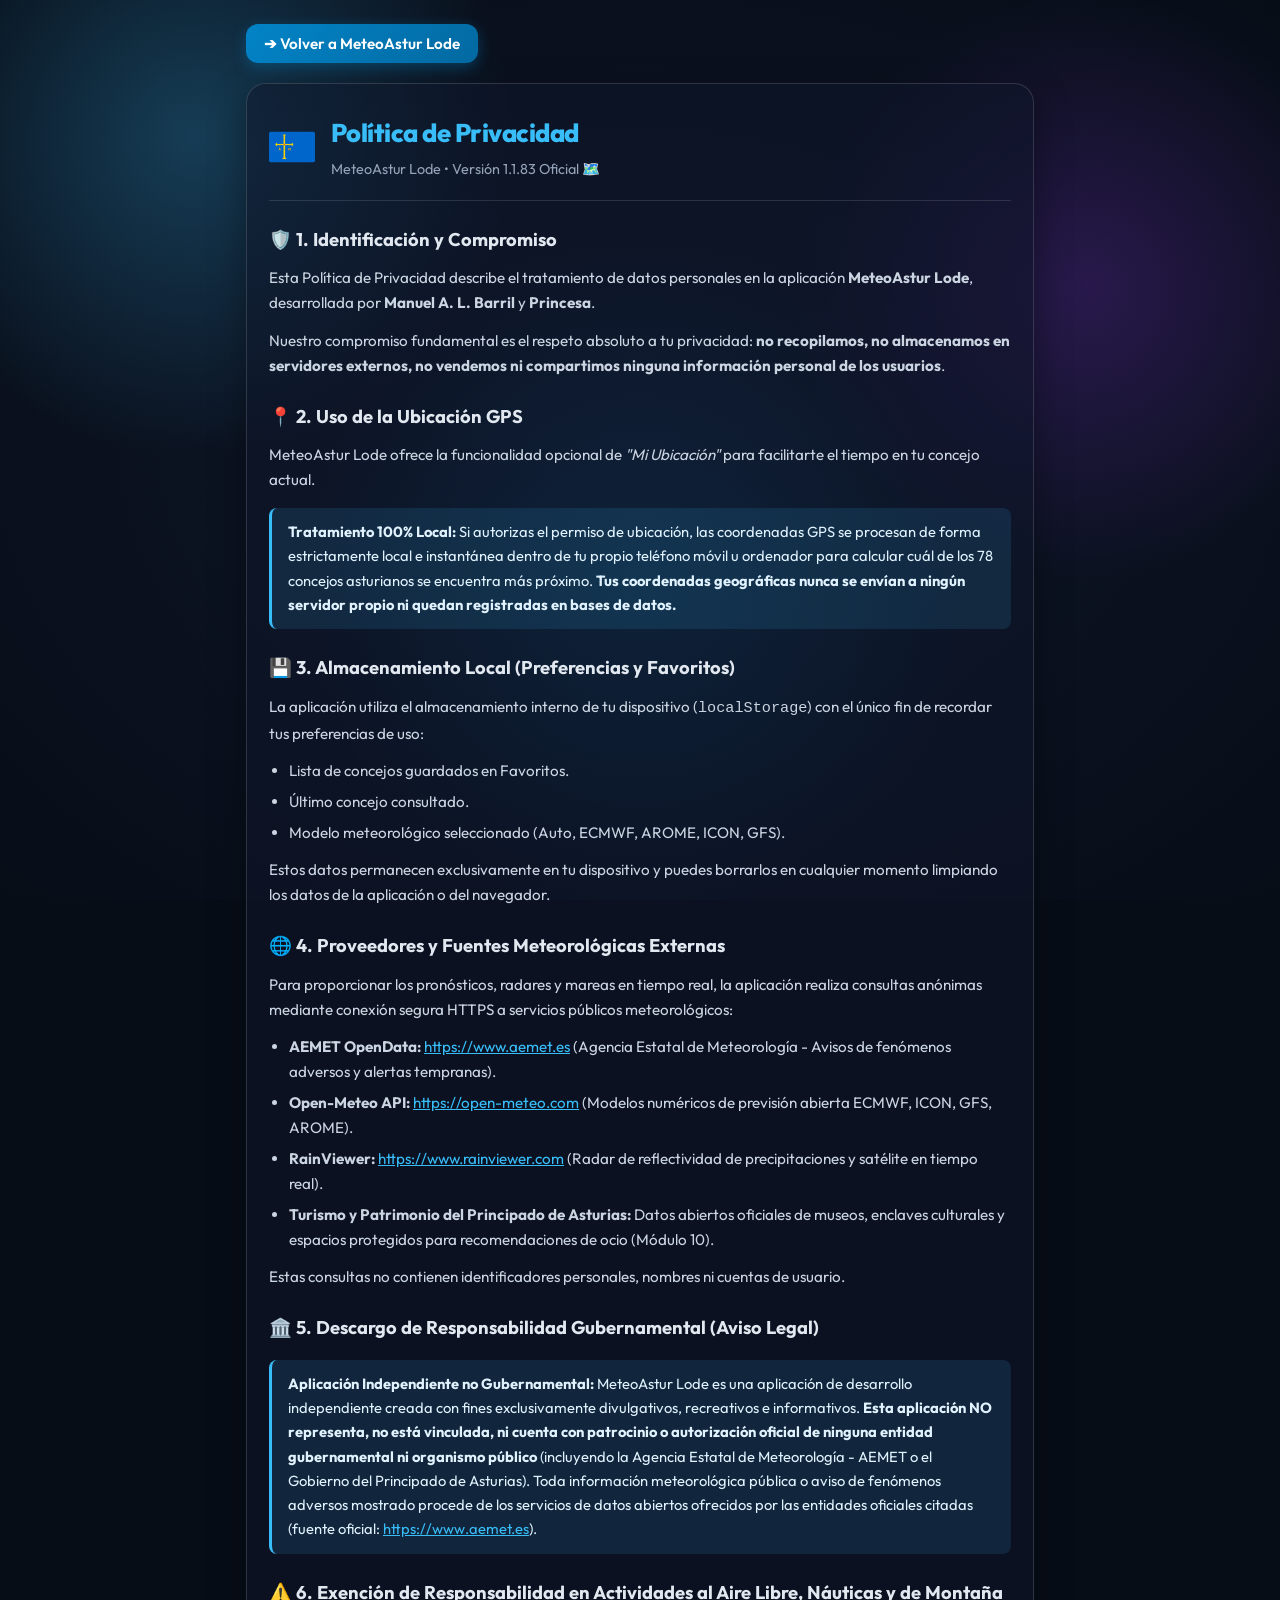
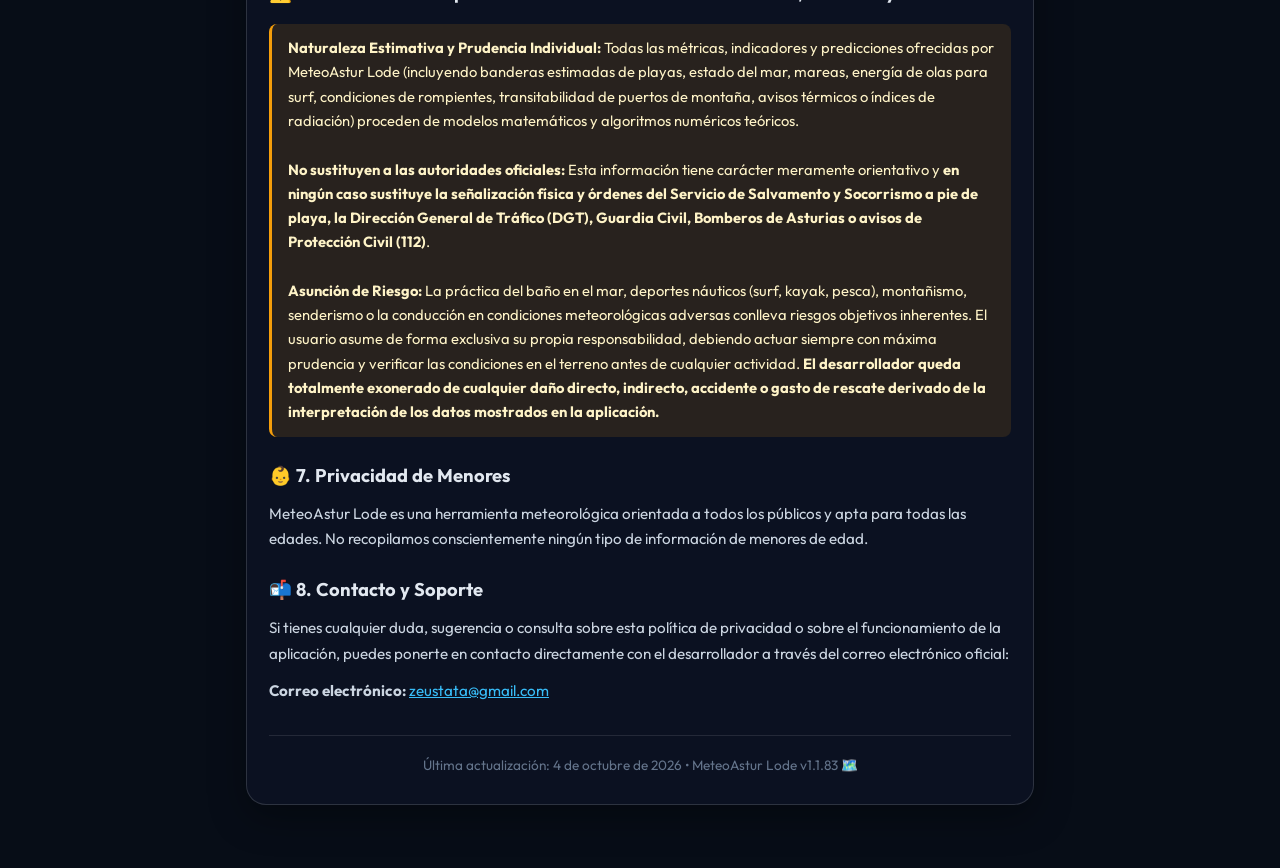
==== commit 6fcd7f96: "docs: sincronizar politica de privacidad con Modulo 10 Turismo Asturias v1.1.83" ====
--- a/privacy.html
+++ b/privacy.html
@@ -125,7 +125,7 @@
         <img src="icons/bandera-asturias.svg" alt="Bandera de Asturias" class="privacy-flag">
         <div class="privacy-title-group">
           <h1>Política de Privacidad</h1>
-          <div class="privacy-subtitle">MeteoAstur Lode • Versión 1.1.81 Oficial 🛡️</div>
+          <div class="privacy-subtitle">MeteoAstur Lode • Versión 1.1.83 Oficial 🗺️</div>
         </div>
       </div>
 
@@ -161,6 +161,7 @@
           <li><strong>AEMET OpenData:</strong> <a href="https://www.aemet.es" target="_blank" rel="noopener noreferrer" style="color: #38bdf8; text-decoration: underline;">https://www.aemet.es</a> (Agencia Estatal de Meteorología - Avisos de fenómenos adversos y alertas tempranas).</li>
           <li><strong>Open-Meteo API:</strong> <a href="https://open-meteo.com" target="_blank" rel="noopener noreferrer" style="color: #38bdf8; text-decoration: underline;">https://open-meteo.com</a> (Modelos numéricos de previsión abierta ECMWF, ICON, GFS, AROME).</li>
           <li><strong>RainViewer:</strong> <a href="https://www.rainviewer.com" target="_blank" rel="noopener noreferrer" style="color: #38bdf8; text-decoration: underline;">https://www.rainviewer.com</a> (Radar de reflectividad de precipitaciones y satélite en tiempo real).</li>
+          <li><strong>Turismo y Patrimonio del Principado de Asturias:</strong> Datos abiertos oficiales de museos, enclaves culturales y espacios protegidos para recomendaciones de ocio (Módulo 10).</li>
         </ul>
         <p>Estas consultas no contienen identificadores personales, nombres ni cuentas de usuario.</p>
       </div>
@@ -195,7 +196,7 @@
       </div>
 
       <div class="privacy-footer-tag">
-        Última actualización: 3 de octubre de 2026 • MeteoAstur Lode v1.1.81 🛡️
+        Última actualización: 4 de octubre de 2026 • MeteoAstur Lode v1.1.83 🗺️
       </div>
     </div>
   </div>
--- a/css/components.css
+++ b/css/components.css
@@ -8193,3 +8193,313 @@
 .aemet-alert-card.collapsed .aemet-collapsible-content { display: none; }
 .aemet-alert-card:not(.collapsed) .aemet-chevron { transform: rotate(180deg); }
 .aemet-chevron { display: inline-block; }
+
+/* ==========================================================================
+   MÓDULO 10: TURISMO & PLANES DE OCIO CLIMÁTICO (LIQUID GLASS & ERGONOMÍA)
+   ========================================================================== */
+.tourism-main-card {
+  width: 100%;
+  max-width: 100%;
+  box-sizing: border-box;
+  animation: fadeIn 0.25s ease-out;
+}
+
+.tourism-top-badges {
+  display: flex;
+  flex-wrap: wrap;
+  align-items: center;
+  gap: 8px;
+  margin-bottom: 4px;
+}
+
+.tourism-module-pill {
+  display: inline-flex;
+  align-items: center;
+  gap: 4px;
+  background: rgba(56, 189, 248, 0.15);
+  border: 1px solid rgba(56, 189, 248, 0.4);
+  color: #38bdf8;
+  font-size: 0.72rem;
+  font-weight: 700;
+  padding: 3px 8px;
+  border-radius: 999px;
+  letter-spacing: 0.02em;
+}
+
+.tourism-comarca-pill {
+  display: inline-flex;
+  align-items: center;
+  gap: 4px;
+  background: rgba(148, 163, 184, 0.12);
+  border: 1px solid rgba(148, 163, 184, 0.28);
+  color: #e2e8f0;
+  font-size: 0.72rem;
+  font-weight: 600;
+  padding: 3px 8px;
+  border-radius: 999px;
+}
+
+/* Veredicto Meteorológico */
+.tourism-verdict-box {
+  display: flex;
+  align-items: center;
+  gap: 12px;
+  background: linear-gradient(135deg, rgba(30, 41, 59, 0.72) 0%, rgba(15, 23, 42, 0.88) 100%);
+  border: 1px solid rgba(56, 189, 248, 0.25);
+  border-radius: 14px;
+  padding: 12px 14px;
+  margin-bottom: 16px;
+  box-shadow: 0 4px 16px rgba(0, 0, 0, 0.35);
+  box-sizing: border-box;
+}
+
+.verdict-icon-bubble {
+  font-size: 1.8rem;
+  line-height: 1;
+  background: rgba(15, 23, 42, 0.6);
+  border: 1px solid rgba(255, 255, 255, 0.1);
+  border-radius: 12px;
+  width: 44px;
+  height: 44px;
+  display: flex;
+  align-items: center;
+  justify-content: center;
+  flex-shrink: 0;
+}
+
+.verdict-info {
+  flex: 1;
+  min-width: 0;
+}
+
+.verdict-tag {
+  font-size: 0.68rem;
+  font-weight: 700;
+  text-transform: uppercase;
+  color: #38bdf8;
+  letter-spacing: 0.05em;
+  margin-bottom: 2px;
+}
+
+.verdict-text {
+  font-size: 0.92rem;
+  font-weight: 700;
+  color: #f8fafc;
+  line-height: 1.25;
+}
+
+.verdict-sub {
+  font-size: 0.74rem;
+  color: #94a3b8;
+  margin-top: 3px;
+  line-height: 1.2;
+}
+
+/* Barra de Filtros Ergonómicos */
+.tourism-filters-bar {
+  display: flex;
+  align-items: center;
+  gap: 6px;
+  overflow-x: auto;
+  -webkit-overflow-scrolling: touch;
+  padding-bottom: 8px;
+  margin-bottom: 14px;
+  scrollbar-width: none;
+}
+
+.tourism-filters-bar::-webkit-scrollbar {
+  display: none;
+}
+
+.tourism-filter-chip {
+  flex-shrink: 0;
+  background: rgba(30, 41, 59, 0.6);
+  border: 1px solid rgba(255, 255, 255, 0.12);
+  color: #cbd5e1;
+  font-size: 0.76rem;
+  font-weight: 600;
+  padding: 6px 12px;
+  border-radius: 999px;
+  cursor: pointer;
+  transition: all 0.2s ease;
+  font-family: inherit;
+  display: inline-flex;
+  align-items: center;
+  gap: 4px;
+}
+
+.tourism-filter-chip:hover {
+  background: rgba(56, 189, 248, 0.15);
+  border-color: rgba(56, 189, 248, 0.35);
+  color: #f1f5f9;
+}
+
+.tourism-filter-chip.active {
+  background: rgba(56, 189, 248, 0.25);
+  border-color: #38bdf8;
+  color: #38bdf8;
+  font-weight: 700;
+  box-shadow: 0 0 10px rgba(56, 189, 248, 0.3);
+}
+
+/* Rejilla de Tarjetas de Planes */
+.tourism-plans-grid {
+  display: flex;
+  flex-direction: column;
+  gap: 12px;
+}
+
+.tourism-plan-card {
+  display: flex;
+  flex-direction: column;
+  background: linear-gradient(180deg, rgba(30, 41, 59, 0.55) 0%, rgba(15, 23, 42, 0.75) 100%);
+  border: 1px solid rgba(255, 255, 255, 0.1);
+  border-radius: 14px;
+  padding: 14px;
+  box-shadow: 0 4px 14px rgba(0, 0, 0, 0.25);
+  transition: transform 0.2s ease, border-color 0.2s ease;
+  box-sizing: border-box;
+}
+
+.tourism-plan-card:hover {
+  border-color: rgba(56, 189, 248, 0.4);
+  transform: translateY(-2px);
+}
+
+.tourism-plan-card.plan-recommended {
+  border-color: rgba(56, 189, 248, 0.45);
+  background: linear-gradient(180deg, rgba(14, 165, 233, 0.08) 0%, rgba(15, 23, 42, 0.8) 100%);
+  position: relative;
+}
+
+.plan-card-header {
+  display: flex;
+  align-items: flex-start;
+  gap: 12px;
+  margin-bottom: 10px;
+}
+
+.plan-header-icon-box {
+  width: 40px;
+  height: 40px;
+  background: rgba(15, 23, 42, 0.65);
+  border: 1px solid rgba(255, 255, 255, 0.12);
+  border-radius: 10px;
+  display: flex;
+  align-items: center;
+  justify-content: center;
+  font-size: 1.4rem;
+  flex-shrink: 0;
+}
+
+.plan-header-title-box {
+  flex: 1;
+  min-width: 0;
+}
+
+.plan-badge-row {
+  display: flex;
+  flex-wrap: wrap;
+  align-items: center;
+  gap: 6px;
+  margin-bottom: 4px;
+}
+
+.plan-category-badge {
+  font-size: 0.68rem;
+  font-weight: 700;
+  text-transform: uppercase;
+  color: #94a3b8;
+  letter-spacing: 0.03em;
+}
+
+.plan-tag-highlight {
+  font-size: 0.68rem;
+  font-weight: 700;
+  background: rgba(245, 158, 11, 0.2);
+  color: #fbbf24;
+  border: 1px solid rgba(245, 158, 11, 0.4);
+  padding: 1px 6px;
+  border-radius: 6px;
+}
+
+.plan-tag-ideal {
+  font-size: 0.68rem;
+  font-weight: 700;
+  background: rgba(56, 189, 248, 0.2);
+  color: #38bdf8;
+  border: 1px solid rgba(56, 189, 248, 0.4);
+  padding: 1px 6px;
+  border-radius: 6px;
+}
+
+.plan-tag-local {
+  font-size: 0.68rem;
+  font-weight: 600;
+  background: rgba(148, 163, 184, 0.15);
+  color: #e2e8f0;
+  border: 1px solid rgba(148, 163, 184, 0.3);
+  padding: 1px 6px;
+  border-radius: 6px;
+}
+
+.plan-title {
+  margin: 0 0 2px 0;
+  font-size: 0.95rem;
+  font-weight: 700;
+  color: #f8fafc;
+  line-height: 1.25;
+}
+
+.plan-location {
+  font-size: 0.74rem;
+  color: #94a3b8;
+  display: block;
+}
+
+.plan-desc {
+  margin: 0 0 10px 0;
+  font-size: 0.82rem;
+  color: #cbd5e1;
+  line-height: 1.4;
+}
+
+.plan-tip-box {
+  display: flex;
+  align-items: flex-start;
+  gap: 6px;
+  background: rgba(15, 23, 42, 0.5);
+  border-left: 3px solid #38bdf8;
+  border-radius: 0 8px 8px 0;
+  padding: 6px 8px;
+  font-size: 0.74rem;
+  color: #e2e8f0;
+  line-height: 1.35;
+}
+
+.plan-tip-icon {
+  flex-shrink: 0;
+  font-size: 0.85rem;
+}
+
+/* Aviso Legal y Blindaje */
+.tourism-legal-notice {
+  margin-top: 18px;
+  display: flex;
+  align-items: flex-start;
+  gap: 8px;
+  background: rgba(15, 23, 42, 0.6);
+  border: 1px solid rgba(255, 255, 255, 0.08);
+  border-radius: 10px;
+  padding: 10px 12px;
+  font-size: 0.72rem;
+  color: #94a3b8;
+  line-height: 1.35;
+  box-sizing: border-box;
+}
+
+.tourism-legal-notice .notice-icon {
+  font-size: 0.9rem;
+  flex-shrink: 0;
+}
+
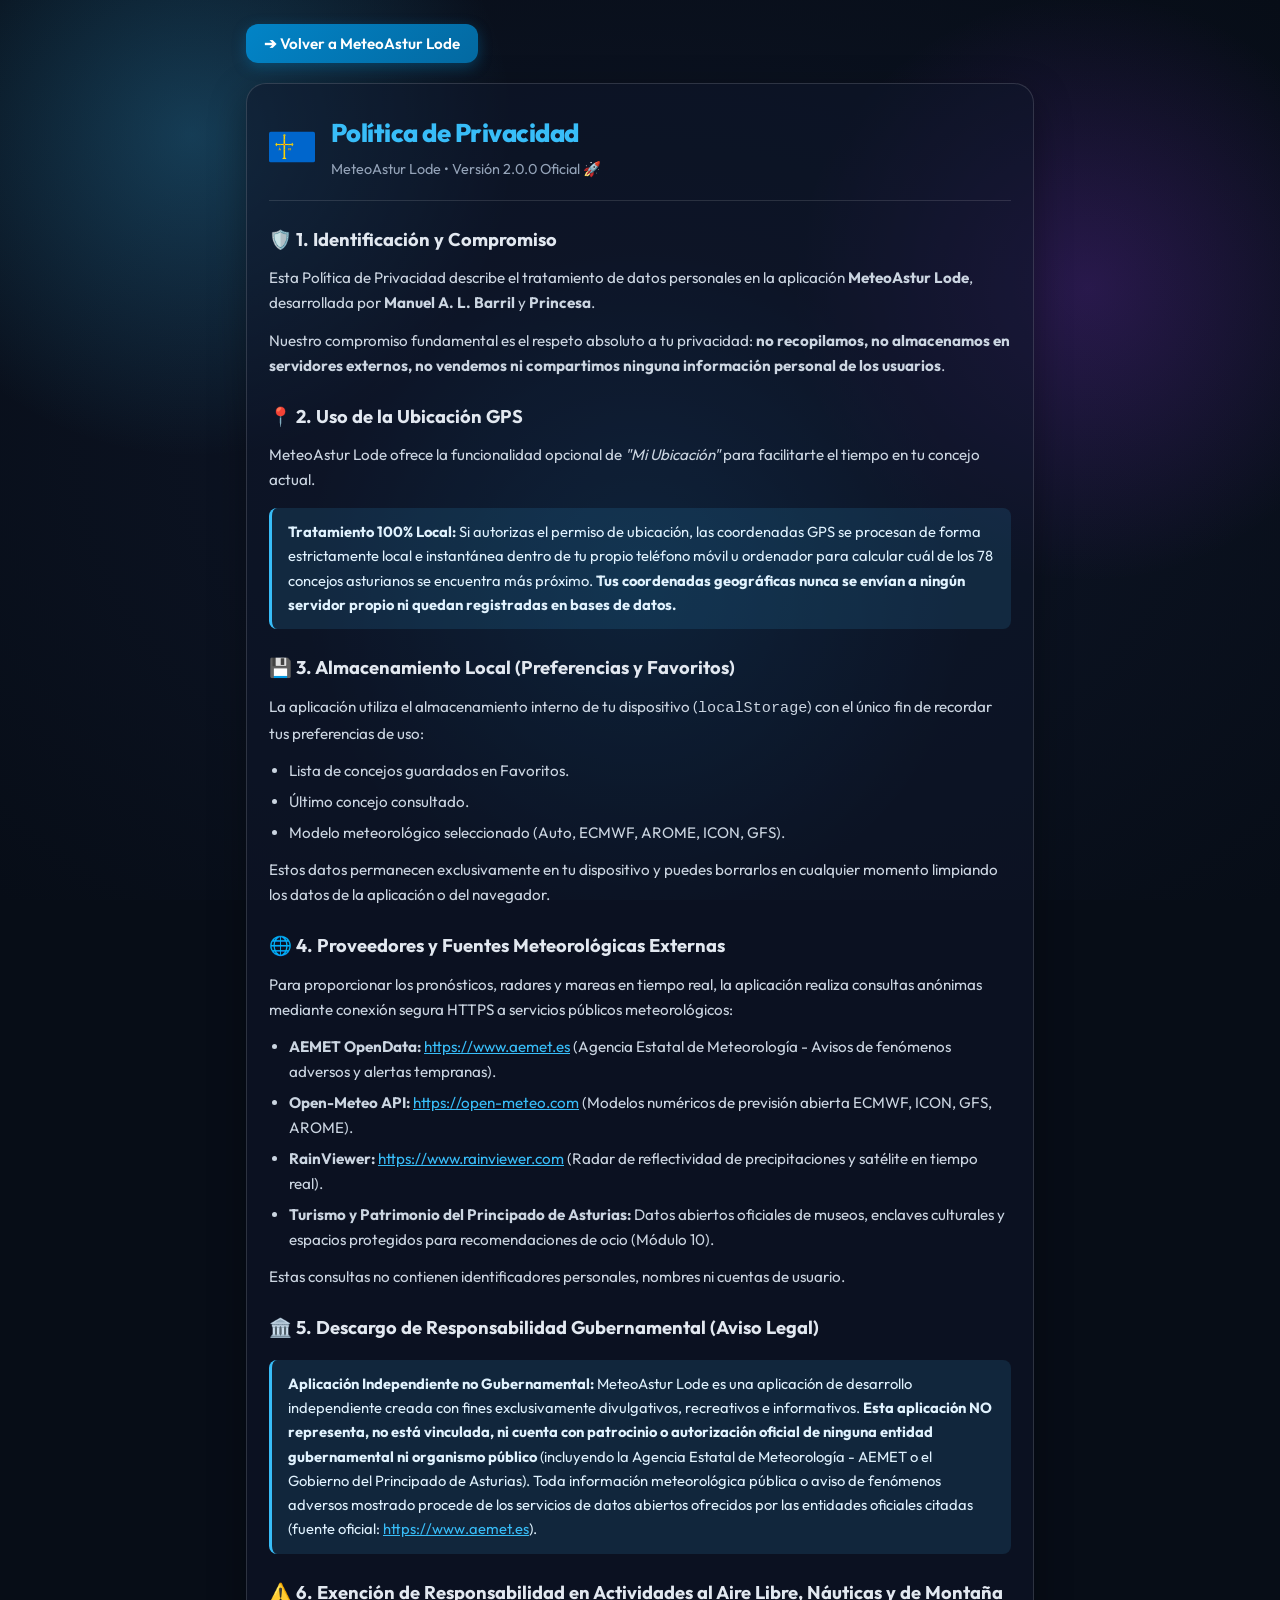
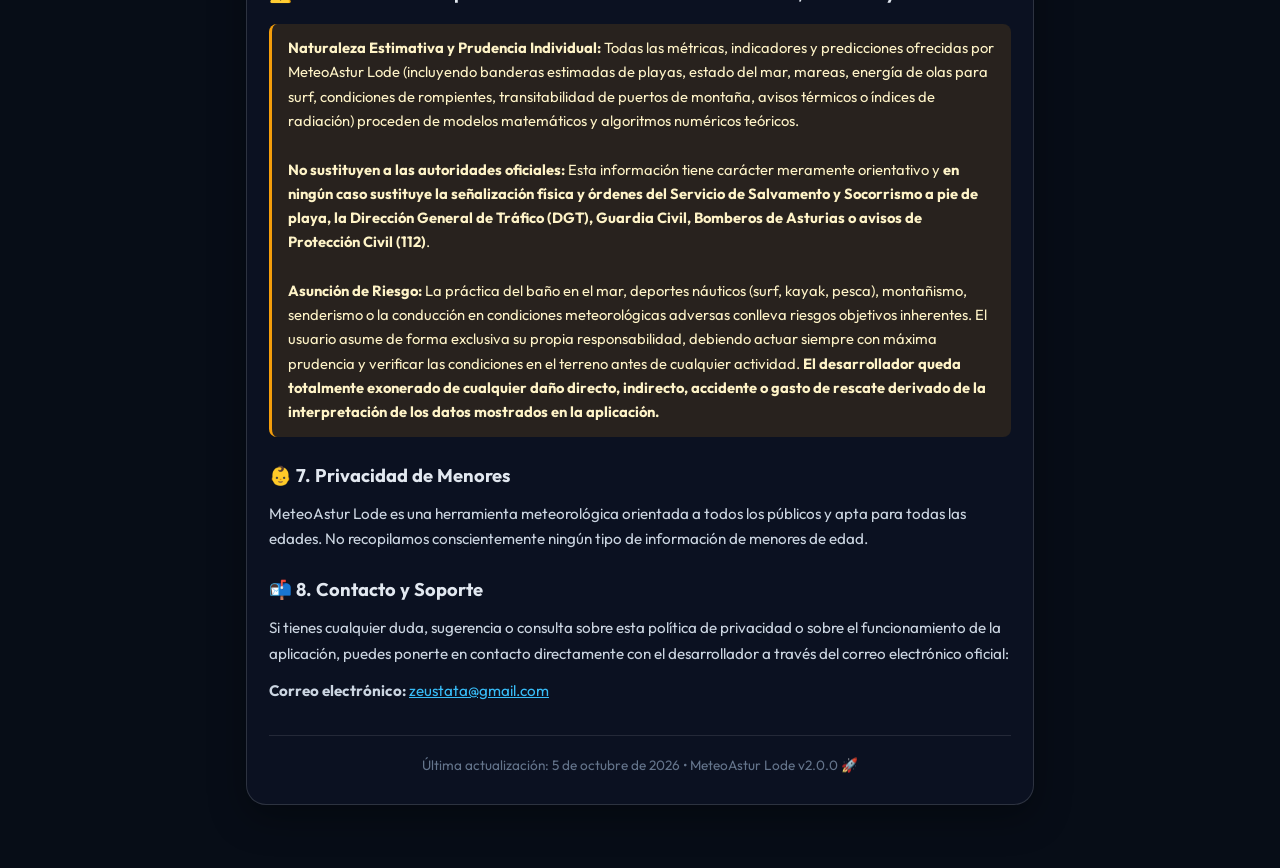
==== commit 888a6ea8: "docs: actualizar politica de privacidad y recuerdos a version oficial v2.0.0" ====
--- a/privacy.html
+++ b/privacy.html
@@ -12,9 +12,9 @@
   <link rel="icon" type="image/png" sizes="512x512" href="icons/icon-512.png">
 
   <!-- Estilos de la Aplicación -->
-  <link rel="stylesheet" href="css/main.css?v=1.1.50">
-  <link rel="stylesheet" href="css/components.css?v=1.1.50">
-  <link rel="stylesheet" href="css/weather-themes.css?v=1.1.50">
+  <link rel="stylesheet" href="css/main.css?v=2.0.0">
+  <link rel="stylesheet" href="css/components.css?v=2.0.0">
+  <link rel="stylesheet" href="css/weather-themes.css?v=2.0.0">
 
   <style>
     .privacy-container {
@@ -125,7 +125,7 @@
         <img src="icons/bandera-asturias.svg" alt="Bandera de Asturias" class="privacy-flag">
         <div class="privacy-title-group">
           <h1>Política de Privacidad</h1>
-          <div class="privacy-subtitle">MeteoAstur Lode • Versión 1.1.83 Oficial 🗺️</div>
+          <div class="privacy-subtitle">MeteoAstur Lode • Versión 2.0.0 Oficial 🚀</div>
         </div>
       </div>
 
@@ -196,7 +196,7 @@
       </div>
 
       <div class="privacy-footer-tag">
-        Última actualización: 4 de octubre de 2026 • MeteoAstur Lode v1.1.83 🗺️
+        Última actualización: 5 de octubre de 2026 • MeteoAstur Lode v2.0.0 🚀
       </div>
     </div>
   </div>
--- a/css/components.css
+++ b/css/components.css
@@ -8466,20 +8466,59 @@
 
 .plan-tip-box {
   display: flex;
-  align-items: flex-start;
-  gap: 6px;
+  align-items: center;
+  gap: 8px;
   background: rgba(15, 23, 42, 0.5);
   border-left: 3px solid #38bdf8;
   border-radius: 0 8px 8px 0;
-  padding: 6px 8px;
+  padding: 8px 10px;
   font-size: 0.74rem;
   color: #e2e8f0;
   line-height: 1.35;
+  width: 100%;
+  box-sizing: border-box;
+  text-align: left;
+  border-top: none;
+  border-right: none;
+  border-bottom: none;
+  font-family: inherit;
+  transition: all 0.2s ease;
+}
+
+.plan-tip-btn {
+  cursor: pointer;
+}
+
+.plan-tip-btn:hover,
+.plan-tip-btn:focus-visible {
+  background: rgba(56, 189, 248, 0.12);
+  border-left-color: #7dd3fc;
+  color: #ffffff;
+  transform: translateX(2px);
 }
 
 .plan-tip-icon {
   flex-shrink: 0;
-  font-size: 0.85rem;
+  font-size: 0.95rem;
+}
+
+.plan-tip-text {
+  flex: 1;
+  min-width: 0;
+}
+
+.plan-tip-arrow {
+  flex-shrink: 0;
+  font-size: 0.8rem;
+  color: #38bdf8;
+  opacity: 0.7;
+  transition: transform 0.2s ease, opacity 0.2s ease;
+  margin-left: 4px;
+}
+
+.plan-tip-btn:hover .plan-tip-arrow {
+  opacity: 1;
+  transform: translateX(3px);
 }
 
 /* Aviso Legal y Blindaje */
@@ -8503,3 +8542,152 @@
   flex-shrink: 0;
 }
 
+/* --- BANNER DE FOLIXAS Y FIESTAS LOCALES ASTURIANAS (HOXE TAMOS DE FOLIXA) --- */
+.folixa-banner-card {
+  margin: 6px 0 4px 0;
+  padding: 14px 16px;
+  background: linear-gradient(135deg, rgba(234, 179, 8, 0.18) 0%, rgba(249, 115, 22, 0.12) 50%, rgba(56, 189, 248, 0.08) 100%);
+  border: 1px solid rgba(234, 179, 8, 0.45);
+  border-radius: var(--radius-md, 12px);
+  box-shadow: 0 4px 18px rgba(234, 179, 8, 0.10), inset 0 1px 0 rgba(255, 255, 255, 0.15);
+  display: flex;
+  flex-direction: column;
+  gap: 10px;
+  position: relative;
+  overflow: hidden;
+  box-sizing: border-box;
+  max-width: 100%;
+}
+
+.folixa-banner-card.folixa-simulated {
+  border-style: dashed;
+  border-color: rgba(245, 158, 11, 0.6);
+  background: linear-gradient(135deg, rgba(245, 158, 11, 0.20) 0%, rgba(99, 102, 241, 0.12) 100%);
+}
+
+.folixa-banner-top {
+  display: flex;
+  align-items: center;
+  justify-content: space-between;
+  flex-wrap: wrap;
+  gap: 10px;
+  border-bottom: 1px solid rgba(234, 179, 8, 0.2);
+  padding-bottom: 10px;
+}
+
+.folixa-flag-badge {
+  display: flex;
+  align-items: center;
+  flex-wrap: wrap;
+  gap: 8px;
+  min-width: 0;
+}
+
+.folixa-icon {
+  font-size: 1.4rem;
+  line-height: 1;
+}
+
+.folixa-pill-tag {
+  background: rgba(234, 179, 8, 0.25);
+  border: 1px solid rgba(234, 179, 8, 0.6);
+  color: #fef08a;
+  font-weight: 800;
+  font-size: 0.80rem;
+  padding: 3px 9px;
+  border-radius: 999px;
+  letter-spacing: 0.3px;
+  text-transform: uppercase;
+}
+
+.folixa-pill-sub {
+  font-size: 0.76rem;
+  color: #cbd5e1;
+  font-weight: 600;
+}
+
+.folixa-explain-btn {
+  background: rgba(255, 255, 255, 0.12);
+  border: 1px solid rgba(255, 255, 255, 0.25);
+  color: #ffffff;
+  padding: 6px 12px;
+  border-radius: 999px;
+  font-size: 0.78rem;
+  font-weight: 700;
+  cursor: pointer;
+  display: inline-flex;
+  align-items: center;
+  gap: 6px;
+  transition: all 0.2s ease;
+  white-space: nowrap;
+}
+
+.folixa-explain-btn:hover {
+  background: rgba(234, 179, 8, 0.3);
+  border-color: rgba(234, 179, 8, 0.7);
+  color: #fef08a;
+  transform: translateY(-1px);
+}
+
+.folixa-content {
+  display: flex;
+  flex-direction: column;
+  gap: 6px;
+}
+
+.folixa-title {
+  margin: 0;
+  font-size: 1.15rem;
+  font-weight: 800;
+  color: #fef08a;
+  letter-spacing: -0.2px;
+}
+
+.folixa-tradition {
+  margin: 0;
+  font-size: 0.88rem;
+  line-height: 1.45;
+  color: #e2e8f0;
+}
+
+.folixa-clima-tip {
+  display: flex;
+  align-items: flex-start;
+  gap: 8px;
+  background: rgba(0, 0, 0, 0.2);
+  border-left: 3px solid #f59e0b;
+  padding: 8px 12px;
+  border-radius: 0 8px 8px 0;
+  font-size: 0.82rem;
+  color: #f1f5f9;
+  margin-top: 4px;
+}
+
+.folixa-tip-icon {
+  font-size: 1rem;
+  line-height: 1.2;
+}
+
+.folixa-tip-text {
+  flex: 1;
+  line-height: 1.4;
+}
+
+@media (max-width: 480px) {
+  .folixa-banner-card {
+    padding: 12px 14px;
+    gap: 10px;
+  }
+  .folixa-banner-top {
+    flex-direction: column;
+    align-items: flex-start;
+    gap: 8px;
+  }
+  .folixa-explain-btn {
+    width: 100%;
+    justify-content: center;
+    padding: 7px 10px;
+  }
+}
+
+
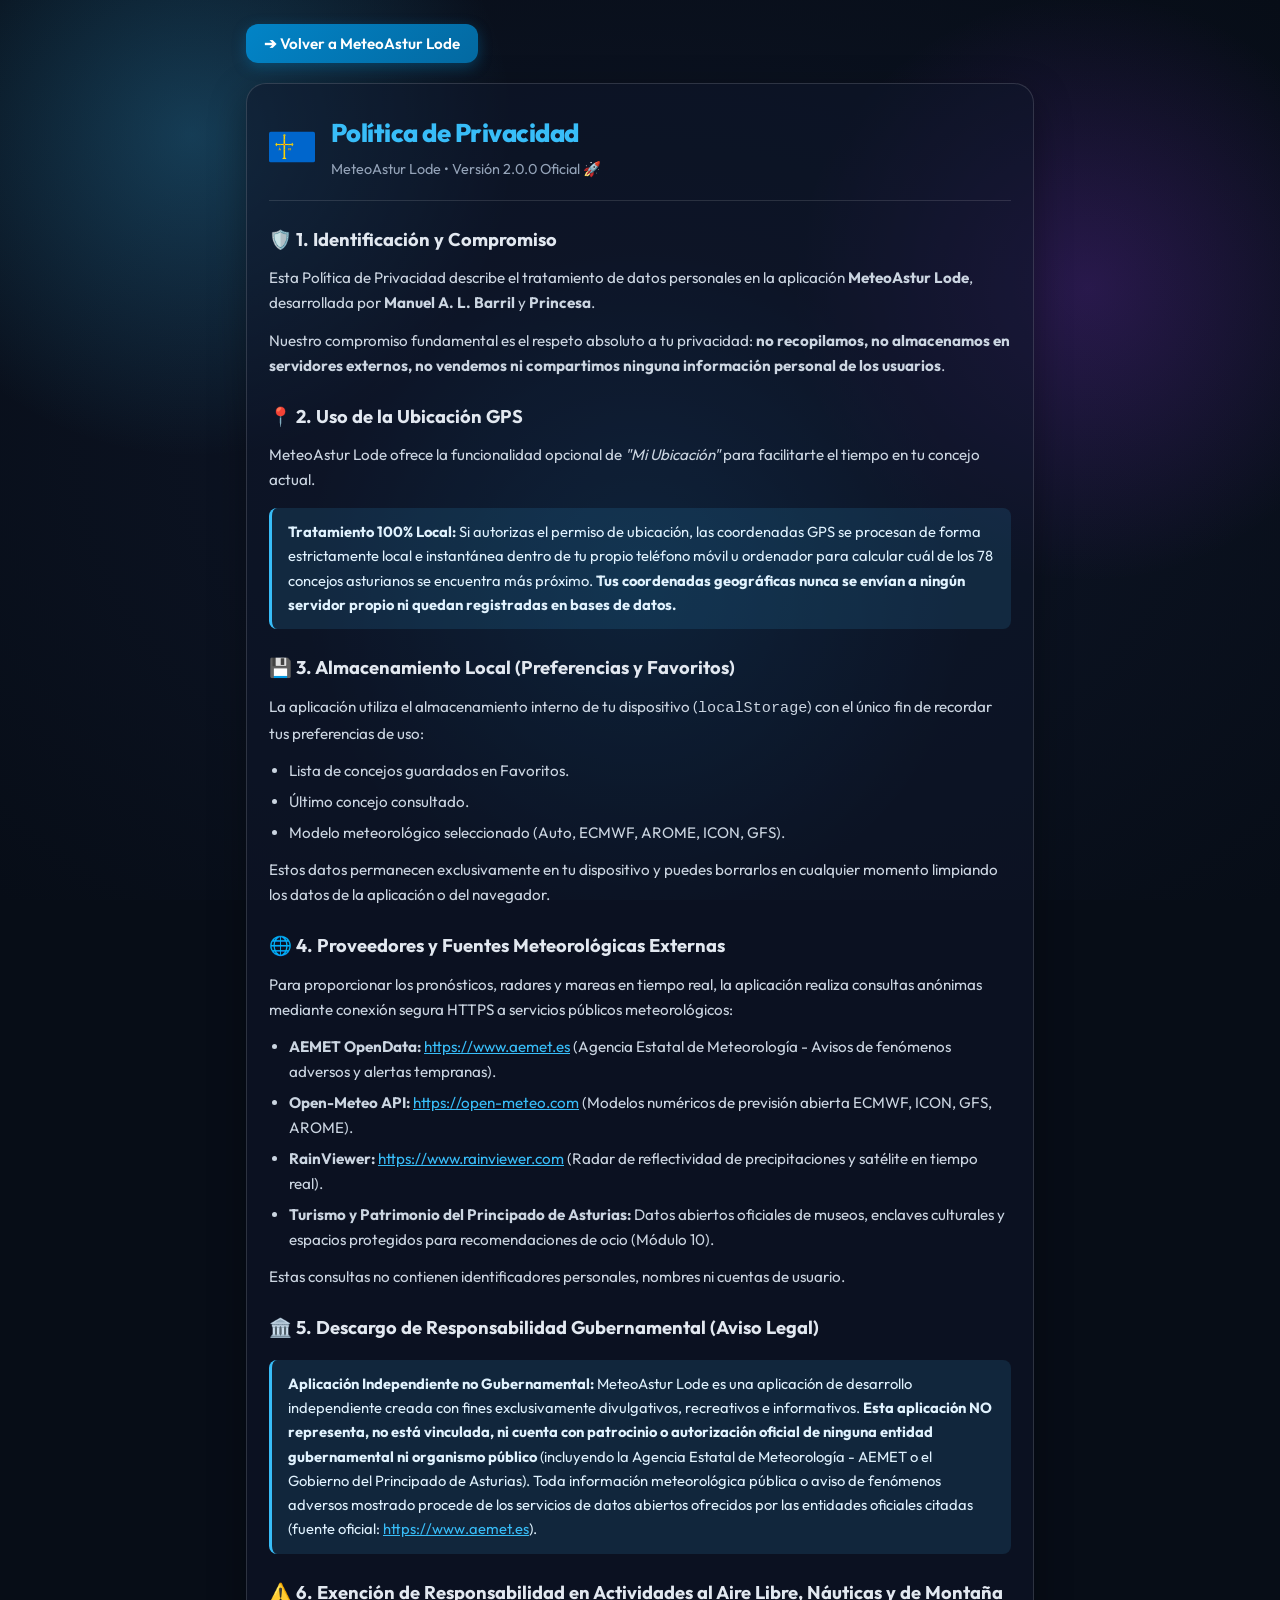
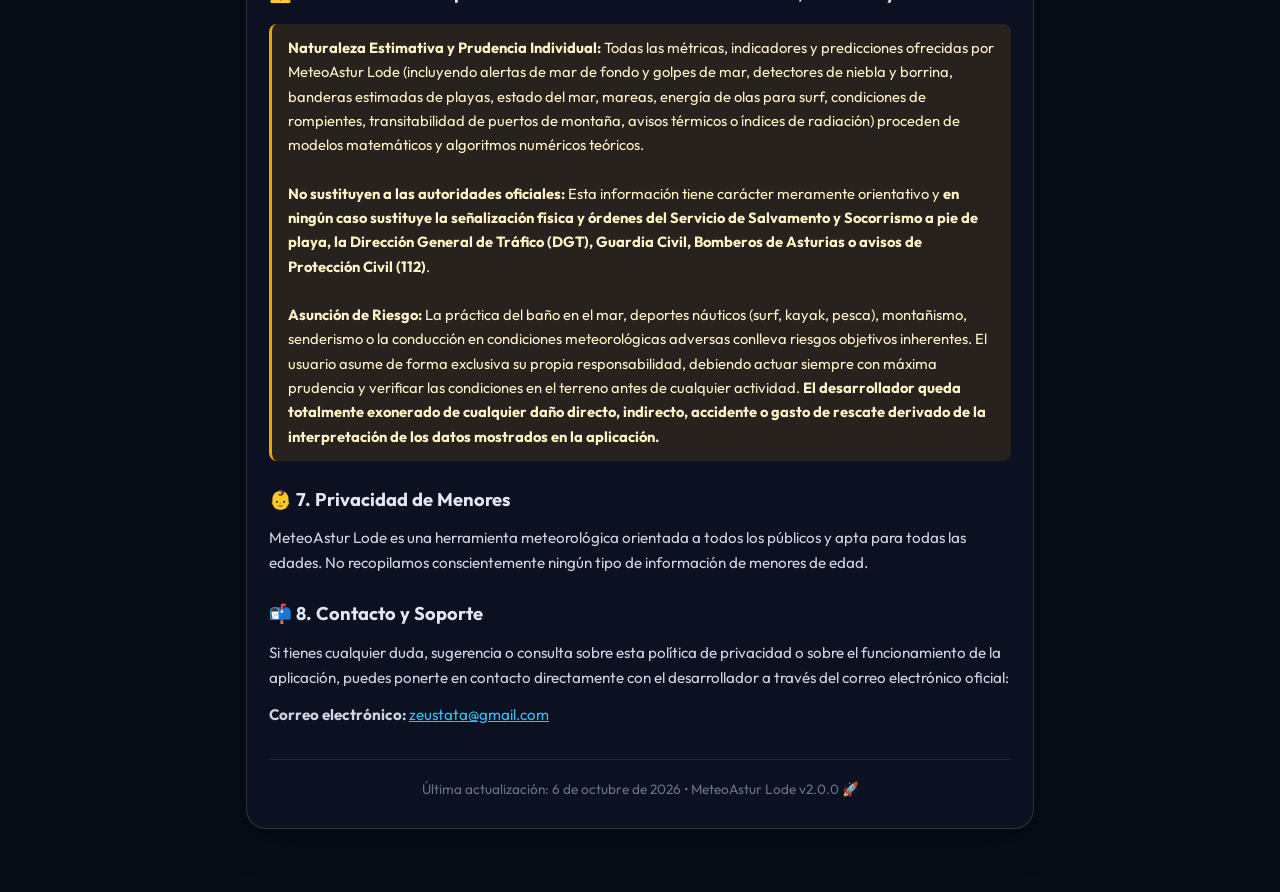
==== commit 7035afbc: "Actualizar politica de privacidad con mar de fondo y fecha oficial v2.0.0" ====
--- a/privacy.html
+++ b/privacy.html
@@ -176,7 +176,7 @@
       <div class="privacy-section">
         <h2>⚠️ 6. Exención de Responsabilidad en Actividades al Aire Libre, Náuticas y de Montaña</h2>
         <div class="privacy-highlight" style="border-left-color: #f59e0b; background: rgba(245, 158, 11, 0.12); color: #fef3c7;">
-          <strong>Naturaleza Estimativa y Prudencia Individual:</strong> Todas las métricas, indicadores y predicciones ofrecidas por MeteoAstur Lode (incluyendo banderas estimadas de playas, estado del mar, mareas, energía de olas para surf, condiciones de rompientes, transitabilidad de puertos de montaña, avisos térmicos o índices de radiación) proceden de modelos matemáticos y algoritmos numéricos teóricos.
+          <strong>Naturaleza Estimativa y Prudencia Individual:</strong> Todas las métricas, indicadores y predicciones ofrecidas por MeteoAstur Lode (incluyendo alertas de mar de fondo y golpes de mar, detectores de niebla y borrina, banderas estimadas de playas, estado del mar, mareas, energía de olas para surf, condiciones de rompientes, transitabilidad de puertos de montaña, avisos térmicos o índices de radiación) proceden de modelos matemáticos y algoritmos numéricos teóricos.
           <br><br>
           <strong>No sustituyen a las autoridades oficiales:</strong> Esta información tiene carácter meramente orientativo y <strong>en ningún caso sustituye la señalización física y órdenes del Servicio de Salvamento y Socorrismo a pie de playa, la Dirección General de Tráfico (DGT), Guardia Civil, Bomberos de Asturias o avisos de Protección Civil (112)</strong>.
           <br><br>
@@ -196,7 +196,7 @@
       </div>
 
       <div class="privacy-footer-tag">
-        Última actualización: 5 de octubre de 2026 • MeteoAstur Lode v2.0.0 🚀
+        Última actualización: 6 de octubre de 2026 • MeteoAstur Lode v2.0.0 🚀
       </div>
     </div>
   </div>
--- a/css/components.css
+++ b/css/components.css
@@ -5397,7 +5397,7 @@
   }
 }
 
-/* --- BANNER DINÁMICO DETECTOR DE BORRINA Y NIEBLAS ASTURIANAS --- */
+/* --- BANNER DINÁMICO DETECTOR DE BORRINA Y NIEBLAS ASTURIANAS (ESTILO ALERTAS VIVAS) --- */
 .borrina-banner {
   border-radius: var(--radius-lg);
   padding: 14px 18px;
@@ -5405,30 +5405,33 @@
   position: relative;
   overflow: hidden;
   transition: all 0.3s ease;
-  background: linear-gradient(135deg, rgba(71, 85, 105, 0.28) 0%, rgba(15, 23, 42, 0.75) 100%);
-  border: 1.5px solid rgba(148, 163, 184, 0.55);
-  box-shadow: 0 4px 22px rgba(100, 116, 139, 0.20), inset 0 0 16px rgba(148, 163, 184, 0.08);
-  animation: borrinaMistGlow 4s ease-in-out infinite alternate;
-}
-
-@keyframes borrinaMistGlow {
-  0% { border-color: rgba(148, 163, 184, 0.40); box-shadow: 0 4px 16px rgba(100, 116, 139, 0.15); }
-  100% { border-color: rgba(203, 213, 225, 0.75); box-shadow: 0 4px 24px rgba(148, 163, 184, 0.30); }
-}
-
-.borrina-banner.marina {
-  background: linear-gradient(135deg, rgba(56, 189, 248, 0.12) 0%, rgba(30, 41, 59, 0.80) 100%);
-  border-color: rgba(56, 189, 248, 0.50);
-}
-
-.borrina-banner.valle {
-  background: linear-gradient(135deg, rgba(99, 102, 241, 0.12) 0%, rgba(30, 41, 59, 0.80) 100%);
-  border-color: rgba(129, 140, 248, 0.50);
+  box-sizing: border-box;
+  background: linear-gradient(135deg, rgba(234, 179, 8, 0.14) 0%, rgba(15, 23, 42, 0.78) 100%);
+  border: 1.5px solid rgba(234, 179, 8, 0.65);
+  box-shadow: 0 4px 24px rgba(234, 179, 8, 0.20), inset 0 0 16px rgba(234, 179, 8, 0.08);
+  animation: borrinaYellowGlow 3.5s ease-in-out infinite alternate;
+}
+
+@keyframes borrinaYellowGlow {
+  0% { border-color: rgba(234, 179, 8, 0.50); box-shadow: 0 4px 18px rgba(234, 179, 8, 0.15); }
+  100% { border-color: rgba(250, 204, 21, 0.85); box-shadow: 0 4px 28px rgba(234, 179, 8, 0.30); }
+}
+
+.borrina-banner.warning,
+.borrina-banner:not(.severe) {
+  border-color: rgba(234, 179, 8, 0.65);
 }
 
 .borrina-banner.severe {
-  border-color: rgba(239, 68, 68, 0.75);
-  box-shadow: 0 4px 28px rgba(239, 68, 68, 0.30), inset 0 0 16px rgba(239, 68, 68, 0.15);
+  background: linear-gradient(135deg, rgba(239, 68, 68, 0.22) 0%, rgba(15, 23, 42, 0.80) 100%);
+  border-color: rgba(239, 68, 68, 0.85);
+  box-shadow: 0 4px 30px rgba(239, 68, 68, 0.32), inset 0 0 18px rgba(239, 68, 68, 0.15);
+  animation: borrinaRedGlow 2.5s ease-in-out infinite alternate;
+}
+
+@keyframes borrinaRedGlow {
+  0% { border-color: rgba(239, 68, 68, 0.65); box-shadow: 0 4px 20px rgba(239, 68, 68, 0.25); }
+  100% { border-color: rgba(248, 113, 113, 1); box-shadow: 0 4px 34px rgba(239, 68, 68, 0.45); }
 }
 
 .borrina-banner-header {
@@ -5466,15 +5469,17 @@
   letter-spacing: 0.4px;
   padding: 3px 8px;
   border-radius: var(--radius-sm);
-  background: rgba(148, 163, 184, 0.22);
-  border: 1px solid rgba(203, 213, 225, 0.40);
-  color: #e2e8f0;
+  background: rgba(234, 179, 8, 0.25);
+  border: 1px solid rgba(250, 204, 21, 0.60);
+  color: #fef08a;
+  text-shadow: 0 1px 3px rgba(0, 0, 0, 0.6);
 }
 
 .borrina-banner.severe .borrina-badge {
-  background: rgba(239, 68, 68, 0.25);
-  border-color: rgba(239, 68, 68, 0.60);
-  color: #fca5a5;
+  background: rgba(239, 68, 68, 0.30);
+  border-color: rgba(248, 113, 113, 0.75);
+  color: #fecaca;
+  text-shadow: 0 1px 3px rgba(0, 0, 0, 0.6);
 }
 
 .borrina-desc {
@@ -5525,6 +5530,143 @@
     font-size: 0.92rem;
   }
   .borrina-desc {
+    font-size: 0.84rem;
+  }
+}
+
+/* --- BANNER DINÁMICO DETECTOR DE MAR DE FONDO Y GOLPE DE MAR (ESTILO ALERTAS VIVAS) --- */
+.mar-fondo-banner {
+  border-radius: var(--radius-lg);
+  padding: 14px 18px;
+  margin-bottom: 20px;
+  position: relative;
+  overflow: hidden;
+  transition: all 0.3s ease;
+  box-sizing: border-box;
+  background: linear-gradient(135deg, rgba(234, 179, 8, 0.14) 0%, rgba(15, 23, 42, 0.78) 100%);
+  border: 1.5px solid rgba(234, 179, 8, 0.65);
+  box-shadow: 0 4px 24px rgba(234, 179, 8, 0.20), inset 0 0 16px rgba(234, 179, 8, 0.08);
+  animation: marFondoYellowGlow 3.5s ease-in-out infinite alternate;
+}
+
+@keyframes marFondoYellowGlow {
+  0% { border-color: rgba(234, 179, 8, 0.50); box-shadow: 0 4px 18px rgba(234, 179, 8, 0.15); }
+  100% { border-color: rgba(250, 204, 21, 0.85); box-shadow: 0 4px 28px rgba(234, 179, 8, 0.30); }
+}
+
+.mar-fondo-banner.warning,
+.mar-fondo-banner:not(.severe) {
+  border-color: rgba(234, 179, 8, 0.65);
+}
+
+.mar-fondo-banner.severe {
+  background: linear-gradient(135deg, rgba(239, 68, 68, 0.22) 0%, rgba(15, 23, 42, 0.80) 100%);
+  border-color: rgba(239, 68, 68, 0.85);
+  box-shadow: 0 4px 30px rgba(239, 68, 68, 0.32), inset 0 0 18px rgba(239, 68, 68, 0.15);
+  animation: marFondoRedGlow 2.5s ease-in-out infinite alternate;
+}
+
+@keyframes marFondoRedGlow {
+  0% { border-color: rgba(239, 68, 68, 0.65); box-shadow: 0 4px 20px rgba(239, 68, 68, 0.25); }
+  100% { border-color: rgba(248, 113, 113, 1); box-shadow: 0 4px 34px rgba(239, 68, 68, 0.45); }
+}
+
+.mar-fondo-banner-header {
+  display: flex;
+  justify-content: space-between;
+  align-items: center;
+  flex-wrap: wrap;
+  gap: 10px;
+  margin-bottom: 8px;
+}
+
+.mar-fondo-header-left {
+  display: flex;
+  align-items: center;
+  flex-wrap: wrap;
+  gap: 8px;
+}
+
+.mar-fondo-icon {
+  font-size: 1.25rem;
+  line-height: 1;
+}
+
+.mar-fondo-title {
+  font-size: 1rem;
+  font-weight: 700;
+  color: #f1f5f9;
+  letter-spacing: -0.2px;
+}
+
+.mar-fondo-badge {
+  font-size: 0.72rem;
+  font-weight: 700;
+  text-transform: uppercase;
+  letter-spacing: 0.4px;
+  padding: 3px 8px;
+  border-radius: var(--radius-sm);
+  background: rgba(234, 179, 8, 0.25);
+  border: 1px solid rgba(250, 204, 21, 0.60);
+  color: #fef08a;
+  text-shadow: 0 1px 3px rgba(0, 0, 0, 0.6);
+}
+
+.mar-fondo-banner.severe .mar-fondo-badge {
+  background: rgba(239, 68, 68, 0.30);
+  border-color: rgba(248, 113, 113, 0.75);
+  color: #fecaca;
+  text-shadow: 0 1px 3px rgba(0, 0, 0, 0.6);
+}
+
+.mar-fondo-desc {
+  font-size: 0.88rem;
+  line-height: 1.45;
+  color: #cbd5e1;
+  margin: 0 0 10px 0;
+}
+
+.mar-fondo-desc strong {
+  color: #f8fafc;
+}
+
+.mar-fondo-metrics {
+  display: flex;
+  flex-wrap: wrap;
+  gap: 8px;
+}
+
+.mar-fondo-metric-pill {
+  display: inline-flex;
+  align-items: center;
+  gap: 5px;
+  background: rgba(15, 23, 42, 0.45);
+  border: 1px solid rgba(255, 255, 255, 0.1);
+  border-radius: 999px;
+  padding: 4px 10px;
+  font-size: 0.78rem;
+  color: #cbd5e1;
+}
+
+.mar-fondo-metric-pill strong {
+  color: #f1f5f9;
+}
+
+.mar-fondo-metric-pill.simulation-pill {
+  border-color: rgba(56, 189, 248, 0.6);
+  color: #38bdf8;
+  font-weight: 700;
+}
+
+@media (max-width: 650px) {
+  .mar-fondo-banner {
+    padding: 12px 14px;
+    margin-bottom: 14px;
+  }
+  .mar-fondo-title {
+    font-size: 0.92rem;
+  }
+  .mar-fondo-desc {
     font-size: 0.84rem;
   }
 }
